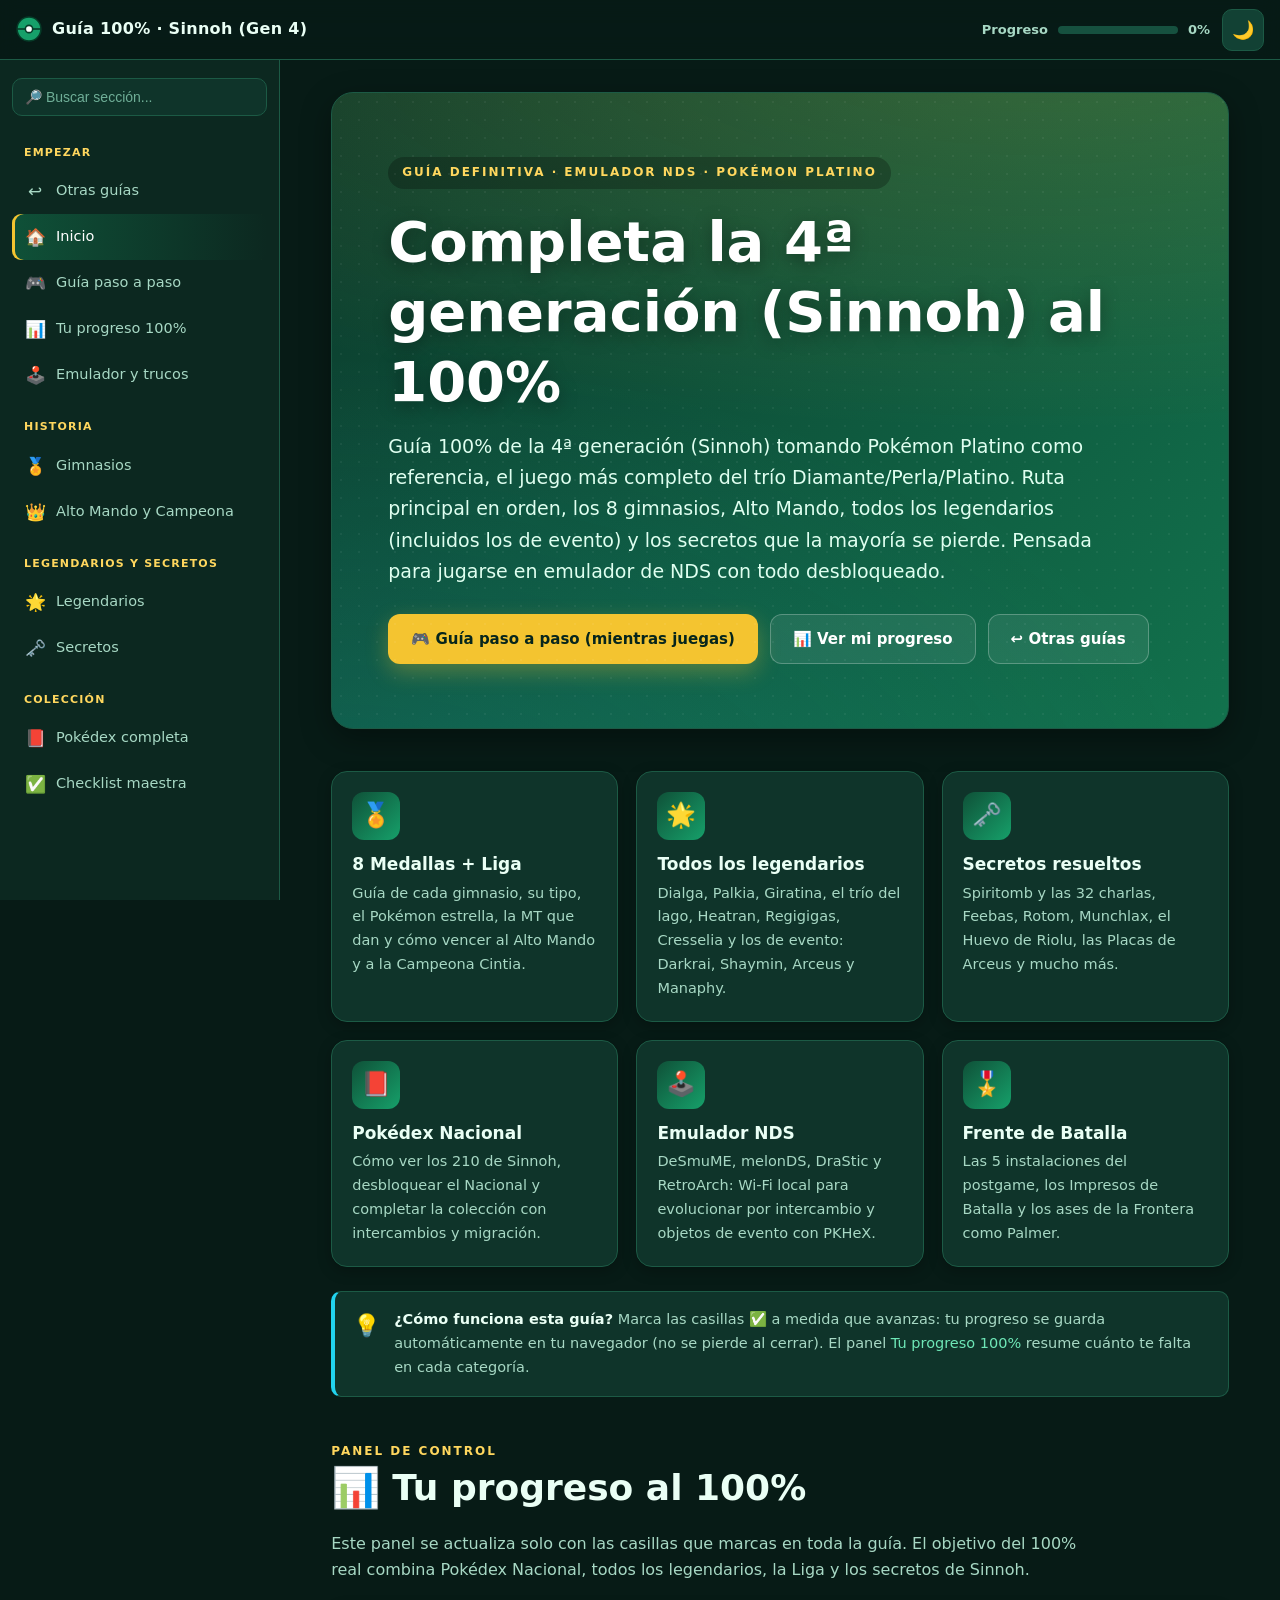
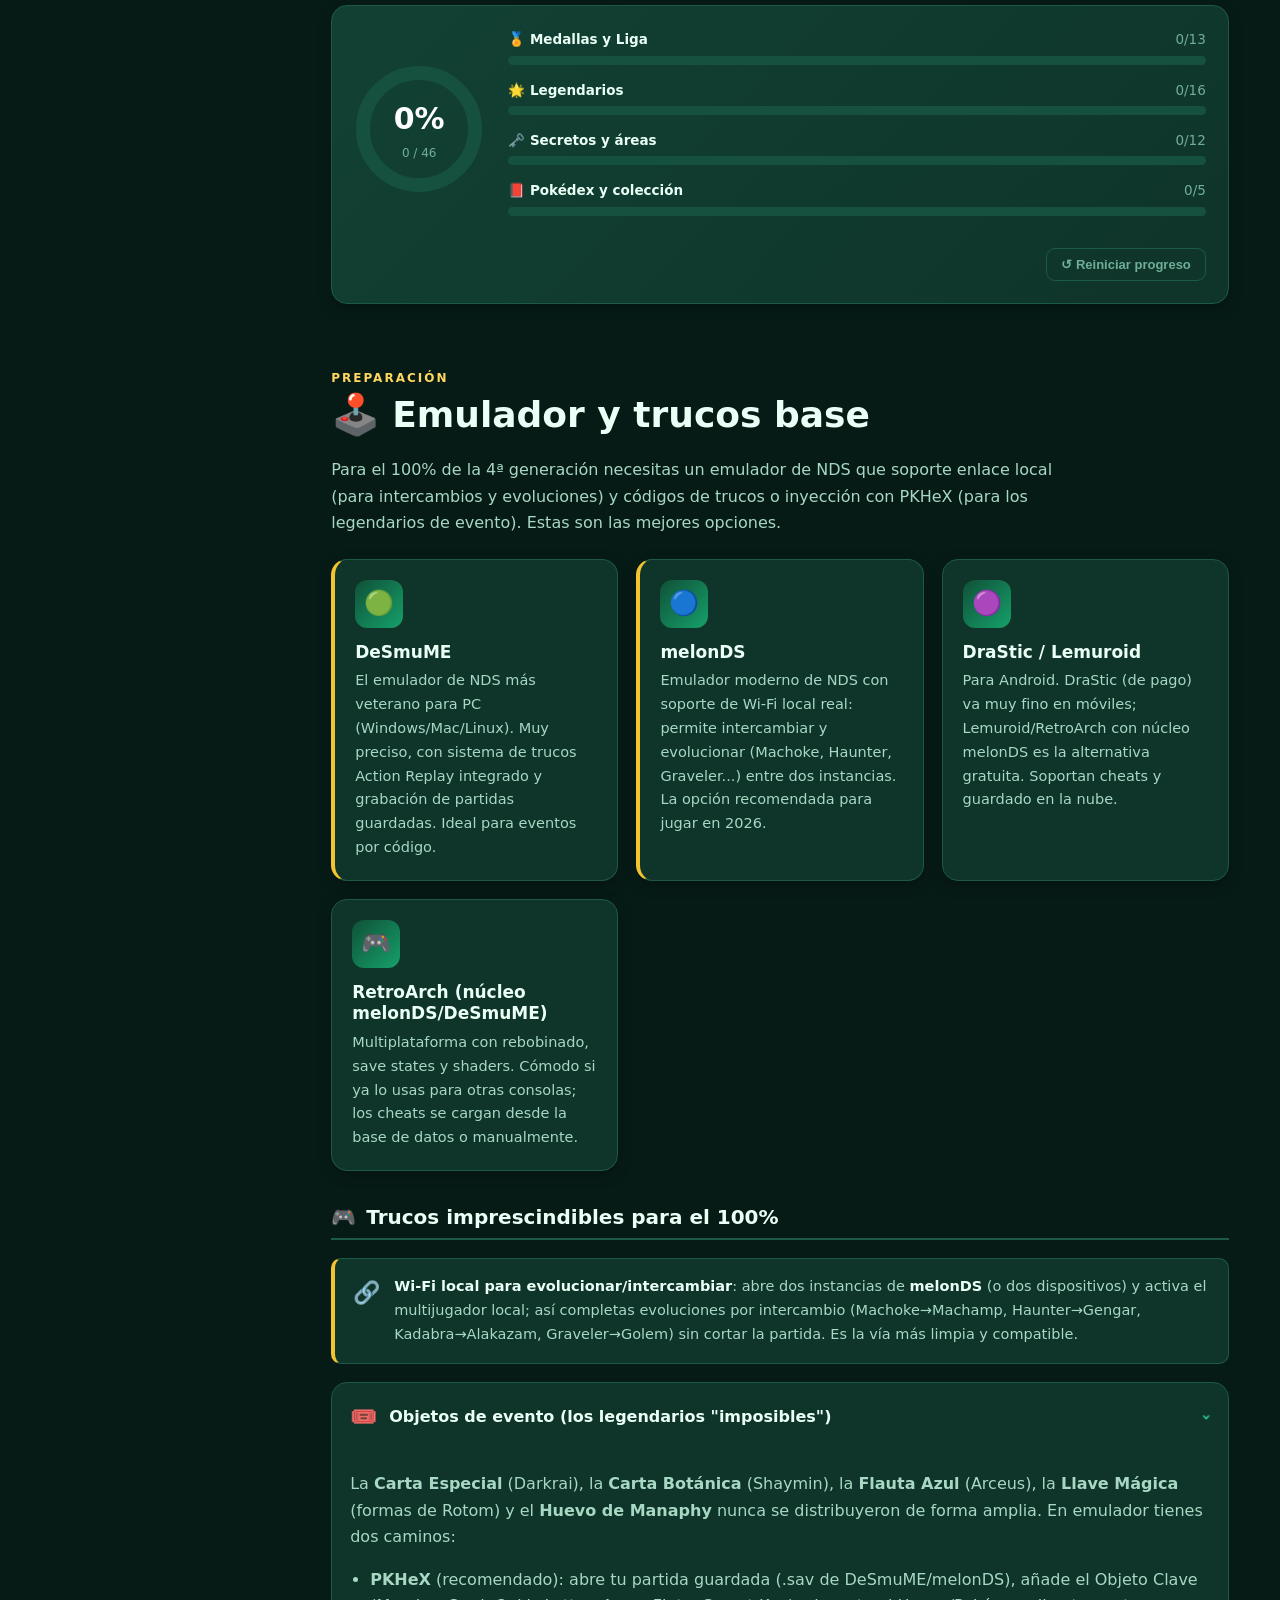
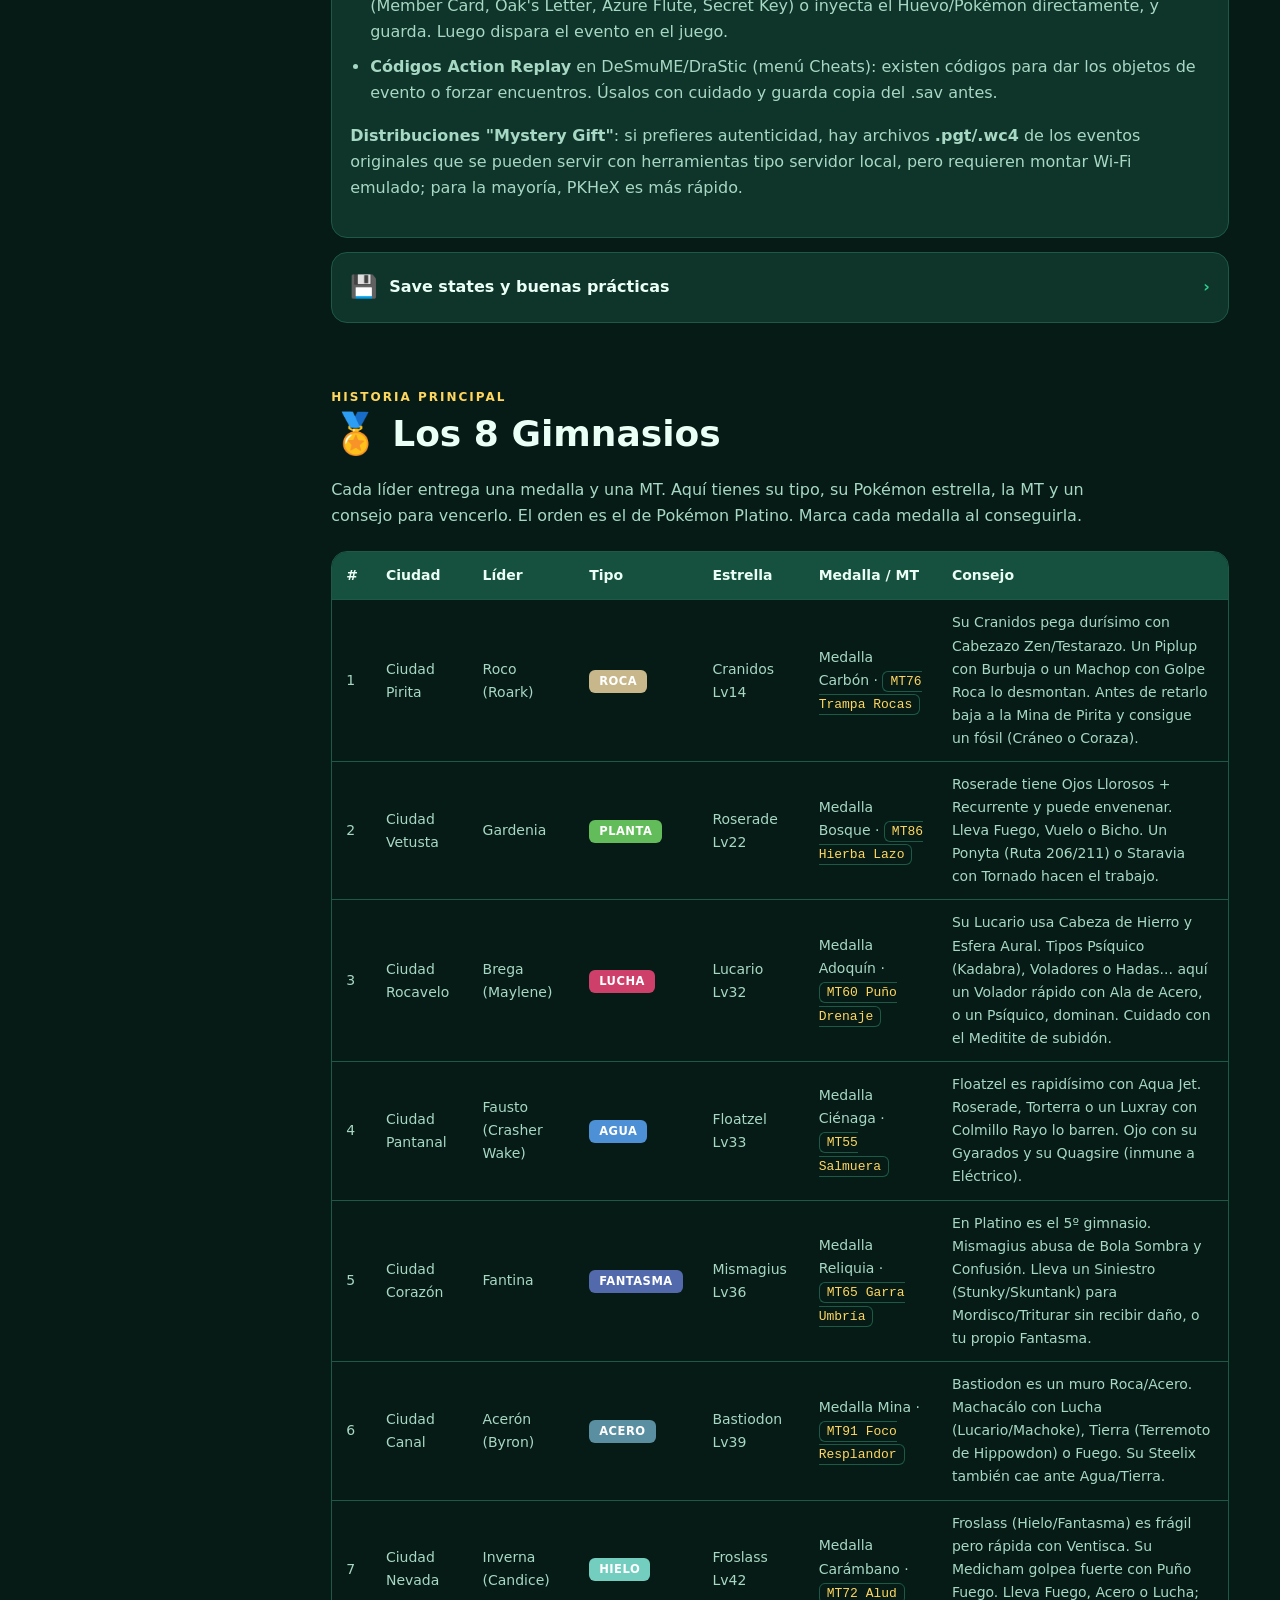
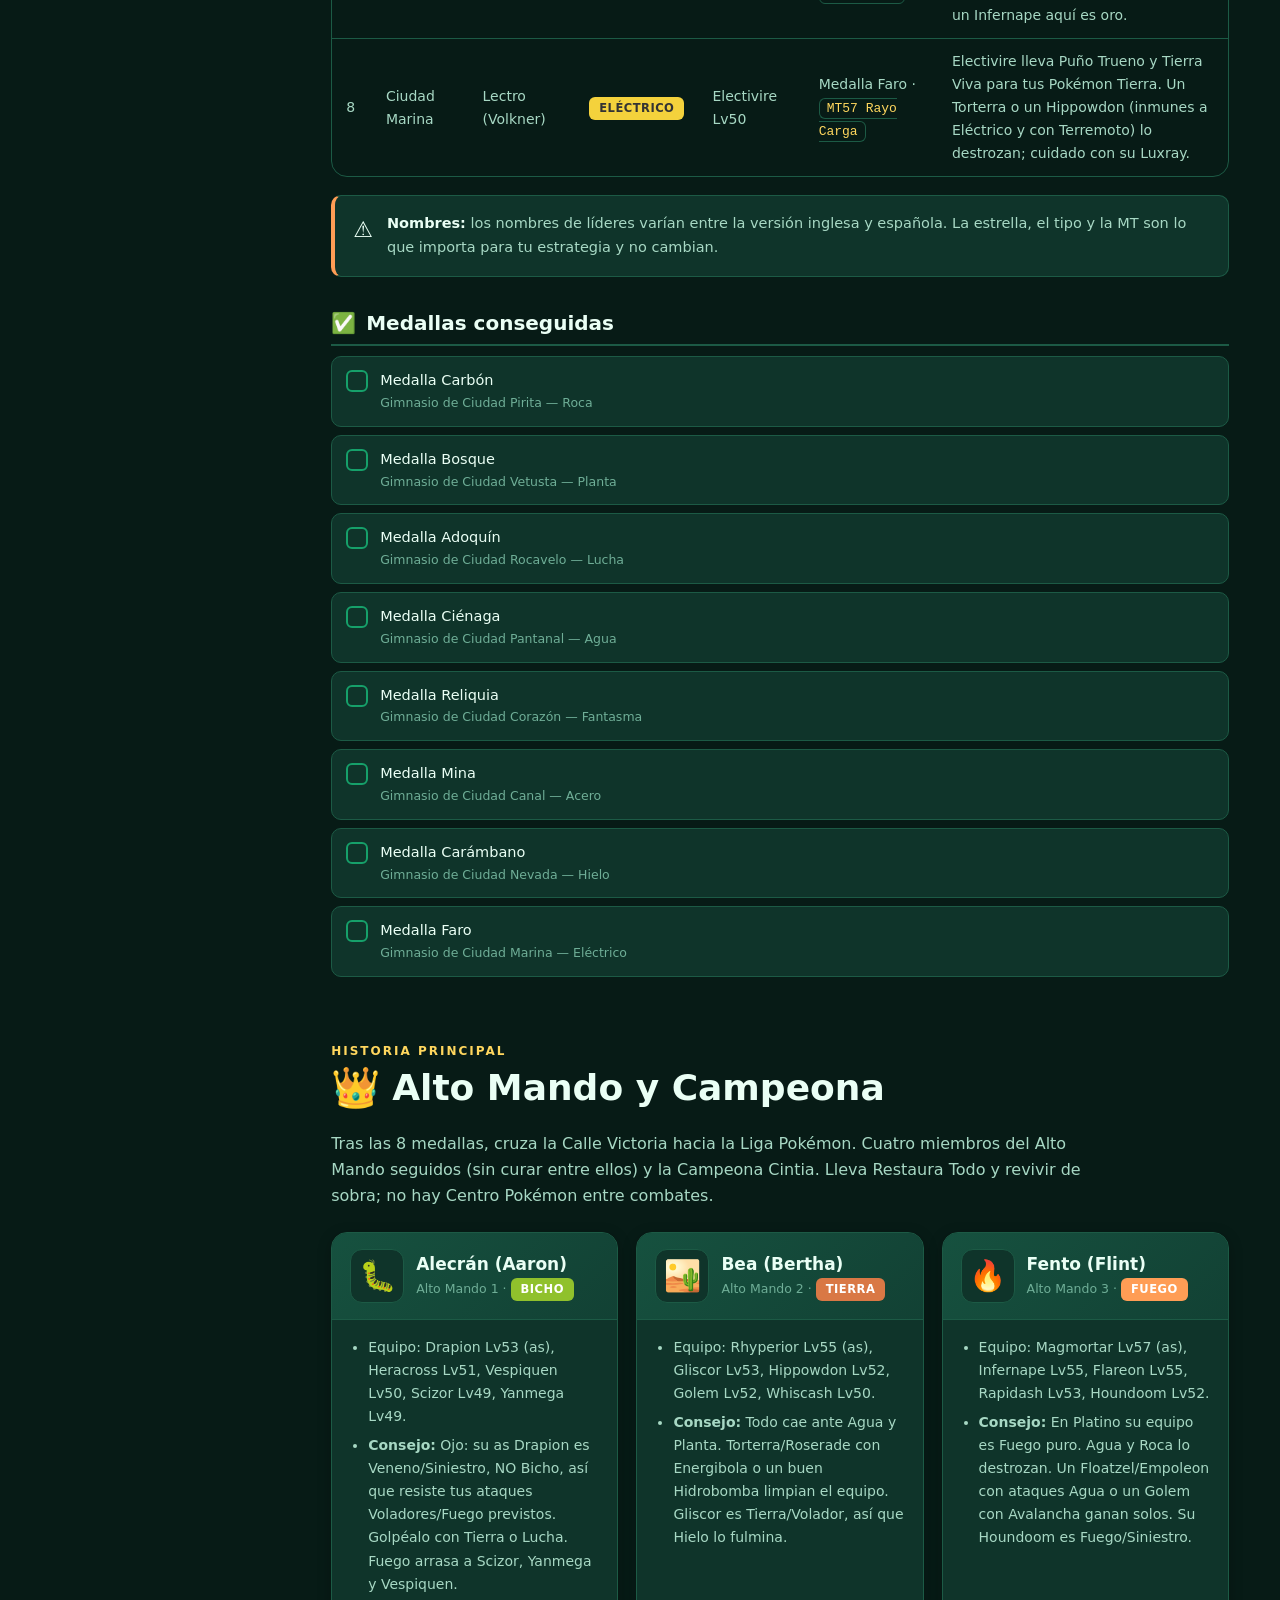
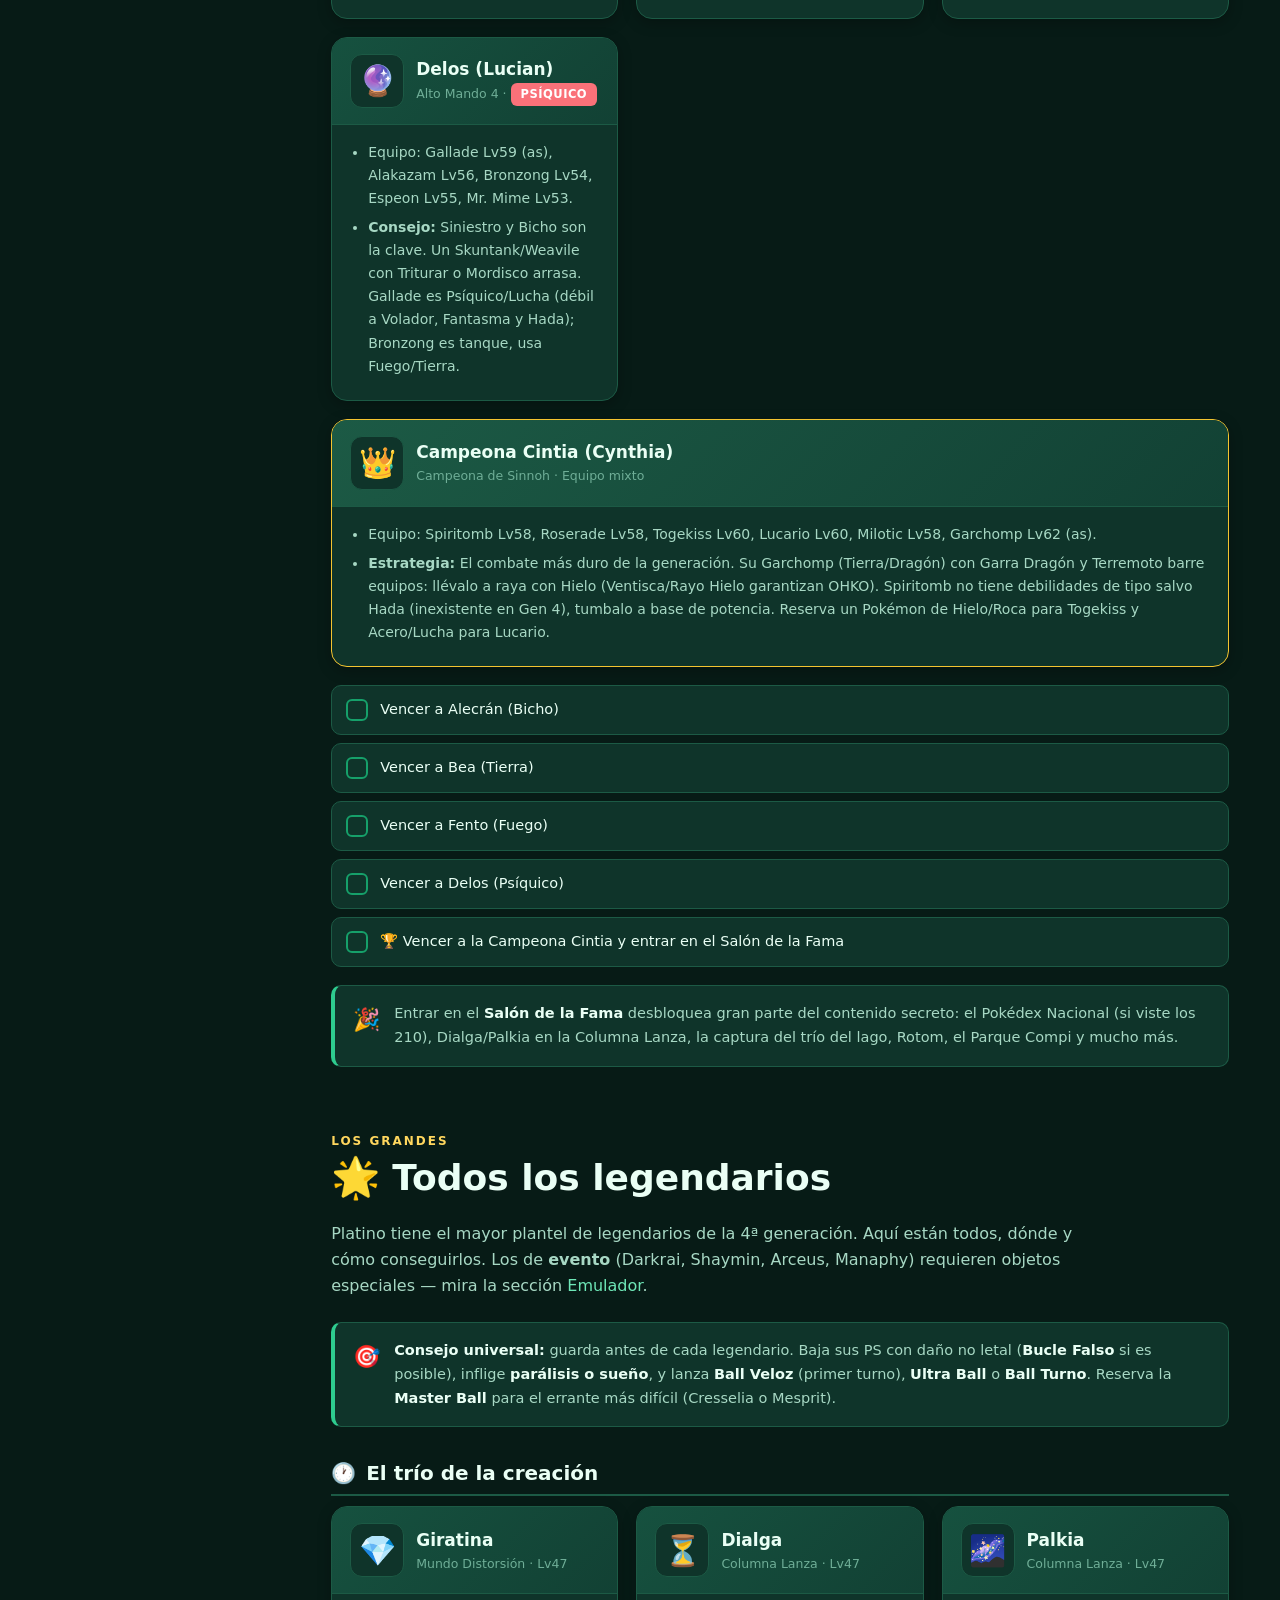
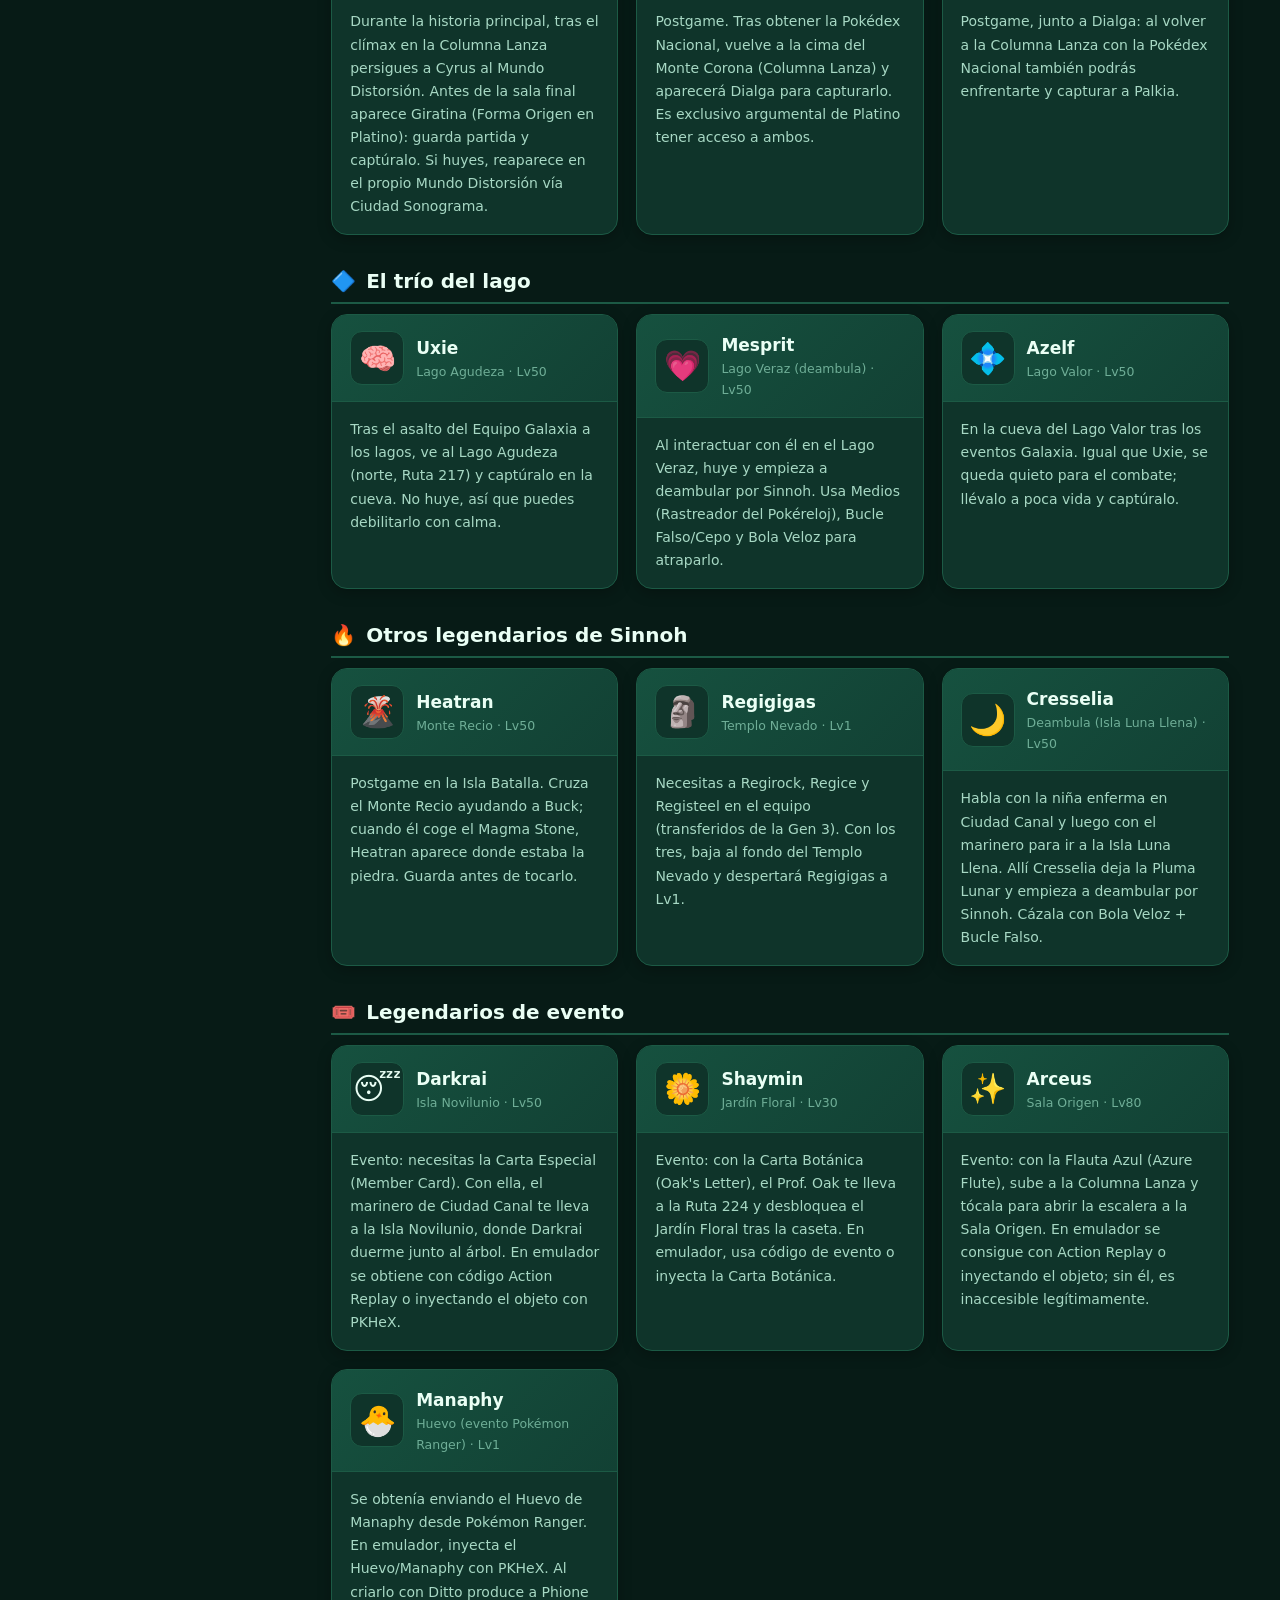
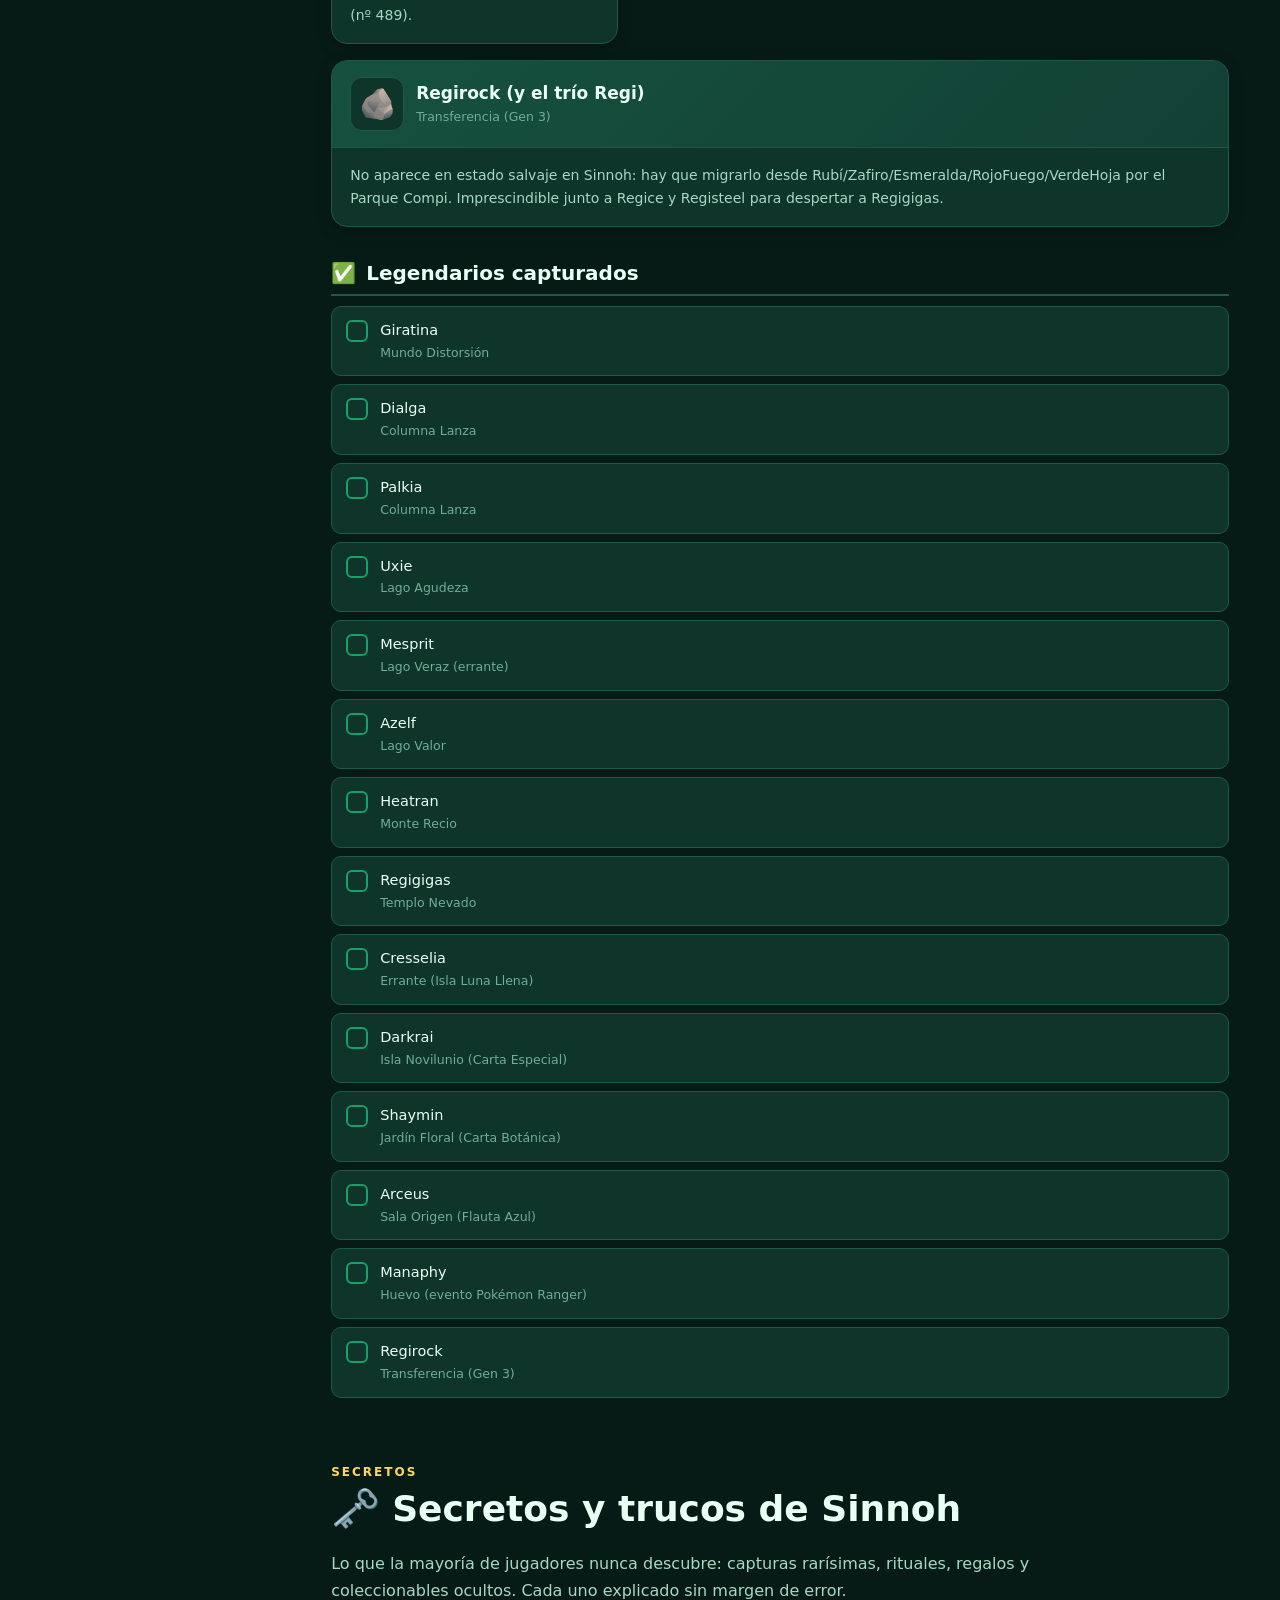
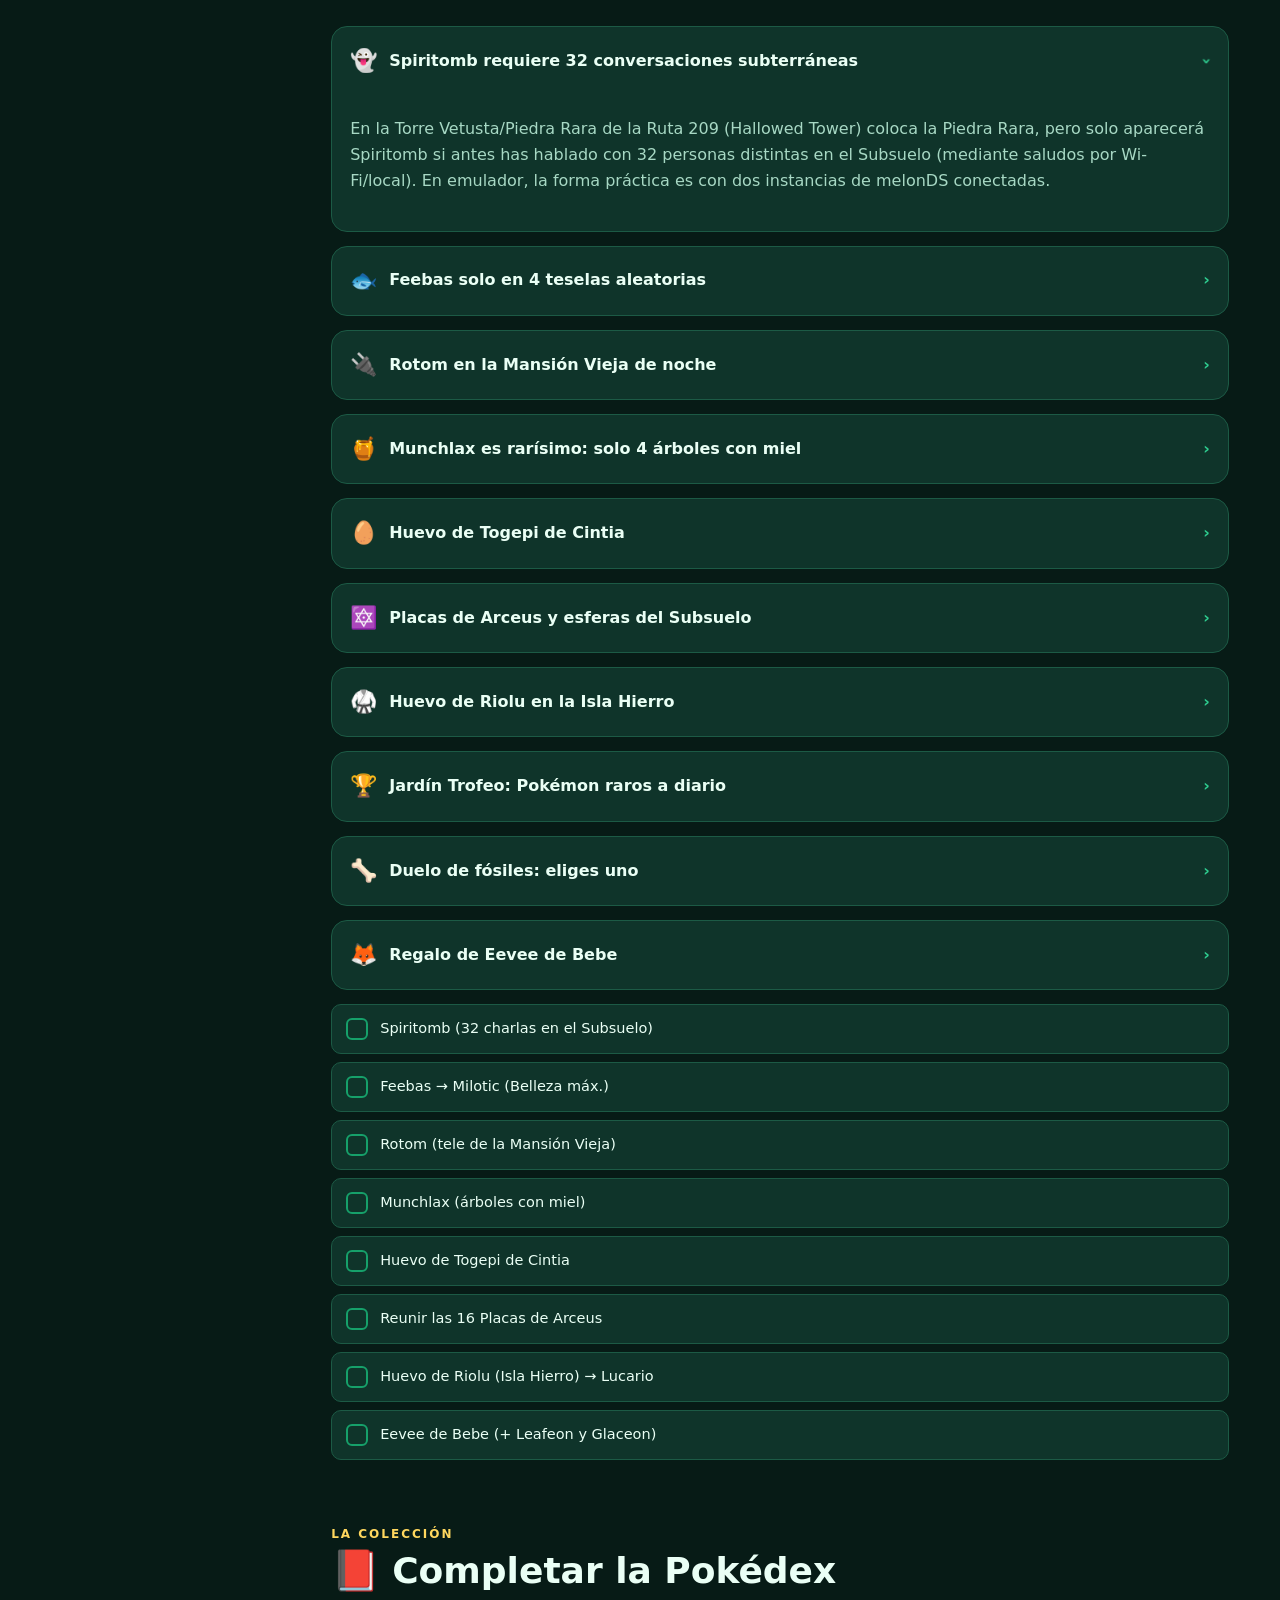
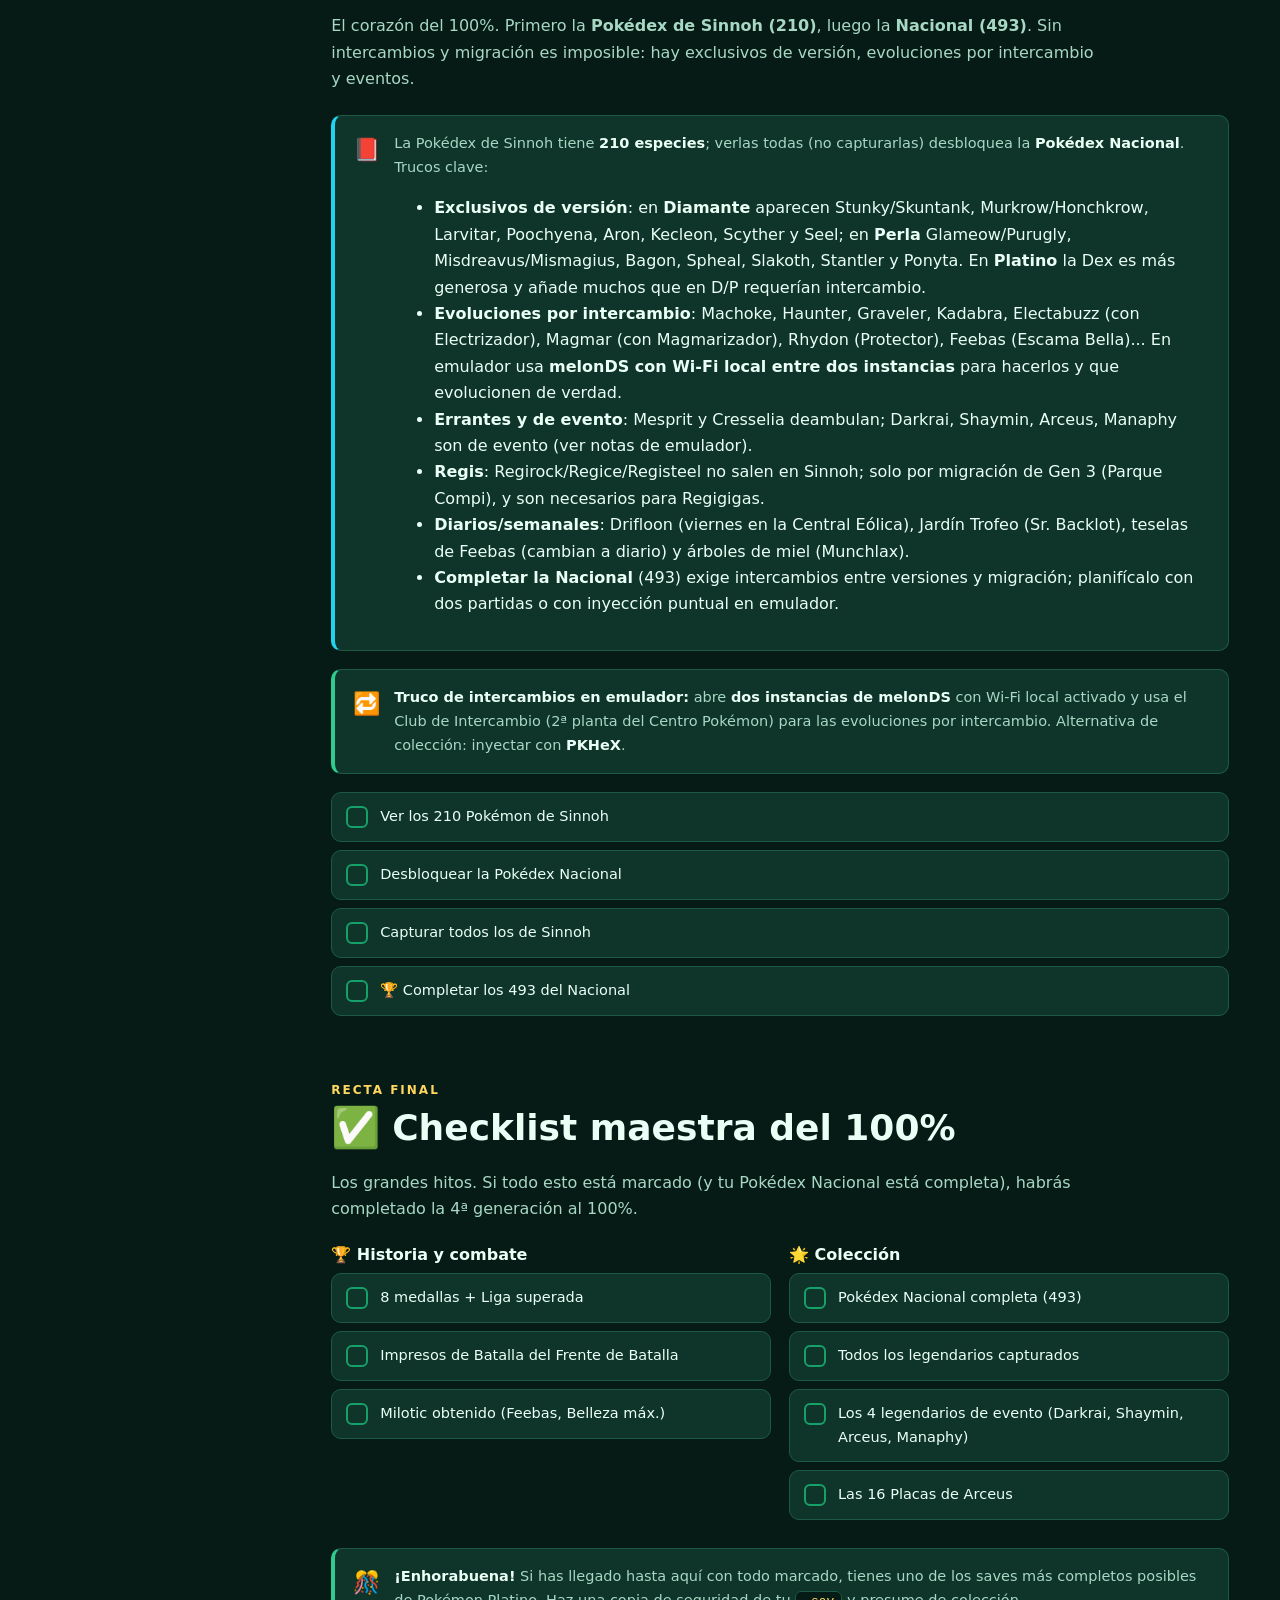
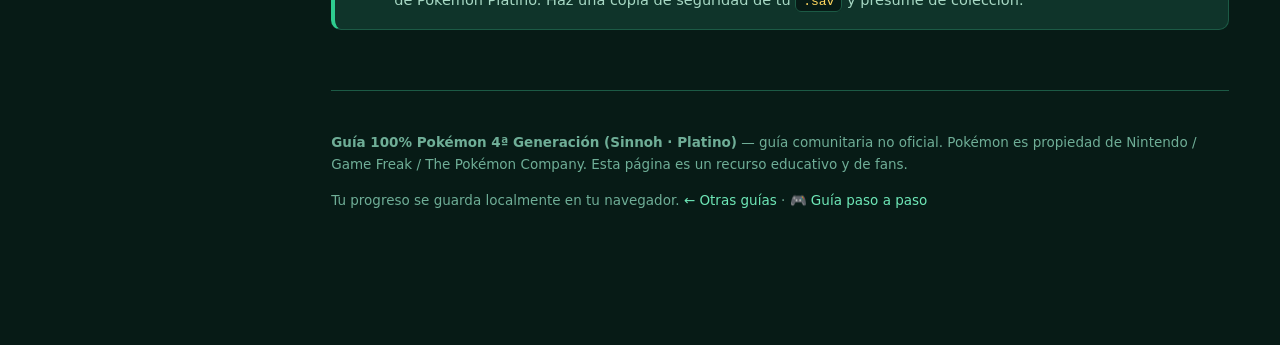
==== gen4/index.html @ c231346d "Añadir guías 100% de las generaciones 4, 5 y 6 Nuevas guías (referencia + compañera paso a paso) en " ====
<!doctype html>
<html lang="es" data-theme="dark">
<head>
  <meta charset="utf-8">
  <meta name="viewport" content="width=device-width, initial-scale=1">
  <title>Guía 100% Pokémon 4ª Gen · Sinnoh (Platino) · Todos los secretos</title>
  <meta name="description" content="Guía completa e interactiva de la 4ª generación (Sinnoh) con Pokémon Platino como referencia: los 8 gimnasios, Alto Mando, todos los legendarios (incluidos los de evento), secretos, Pokédex y trucos de emulador NDS.">
  <link rel="preconnect" href="https://fonts.googleapis.com">
  <link rel="stylesheet" href="../assets/css/style.css">
  <link rel="icon" href="data:image/svg+xml,%3Csvg xmlns='http://www.w3.org/2000/svg' viewBox='0 0 100 100'%3E%3Ccircle cx='50' cy='50' r='46' fill='%2316a06a' stroke='%23063c28' stroke-width='6'/%3E%3Cpath d='M4 50h92' stroke='%23063c28' stroke-width='6'/%3E%3Ccircle cx='50' cy='50' r='14' fill='%23fff' stroke='%23063c28' stroke-width='6'/%3E%3C/svg%3E">
</head>
<body>

<!-- ===================== TOPBAR ===================== -->
<header class="topbar">
  <button class="hamburger" id="hamburger" aria-label="Abrir menú">☰</button>
  <div class="topbar__brand">
    <svg class="ball" viewBox="0 0 100 100" aria-hidden="true"><circle cx="50" cy="50" r="46" fill="#16a06a" stroke="#063c28" stroke-width="6"/><path d="M4 50h92" stroke="#063c28" stroke-width="6"/><circle cx="50" cy="50" r="14" fill="#fff" stroke="#063c28" stroke-width="6"/></svg>
    <span class="txt">Guía 100% · Sinnoh (Gen 4)</span>
  </div>
  <div class="topbar__spacer"></div>
  <div class="mini-progress" title="Tu progreso global">
    <span class="lbl">Progreso</span>
    <div class="mini-progress__bar"><div class="mini-progress__fill" id="miniFill"></div></div>
    <span id="miniPct">0%</span>
  </div>
  <button class="icon-btn" id="themeBtn" aria-label="Cambiar tema" title="Tema claro/oscuro">🌙</button>
</header>

<div class="overlay" id="overlay"></div>

<div class="layout">
  <!-- ===================== SIDEBAR ===================== -->
  <aside class="sidebar" id="sidebar">
    <input type="search" class="sidebar__search" id="navSearch" placeholder="🔎 Buscar sección...">
    <nav id="nav">
      <div class="nav-group">
        <div class="nav-group__title">Empezar</div>
        <a class="nav-link" href="../index.html"><span class="emo">↩️</span> Otras guías</a>
        <a class="nav-link" href="#inicio"><span class="emo">🏠</span> Inicio</a>
        <a class="nav-link" href="jugando.html"><span class="emo">🎮</span> Guía paso a paso</a>
        <a class="nav-link" href="#progreso"><span class="emo">📊</span> Tu progreso 100%</a>
        <a class="nav-link" href="#emulador"><span class="emo">🕹️</span> Emulador y trucos</a>
      </div>
      <div class="nav-group">
        <div class="nav-group__title">Historia</div>
        <a class="nav-link" href="#gimnasios"><span class="emo">🏅</span> Gimnasios</a>
        <a class="nav-link" href="#liga"><span class="emo">👑</span> Alto Mando y Campeona</a>
      </div>
      <div class="nav-group">
        <div class="nav-group__title">Legendarios y secretos</div>
        <a class="nav-link" href="#legendarios"><span class="emo">🌟</span> Legendarios</a>
        <a class="nav-link" href="#secretos"><span class="emo">🗝️</span> Secretos</a>
      </div>
      <div class="nav-group">
        <div class="nav-group__title">Colección</div>
        <a class="nav-link" href="#pokedex"><span class="emo">📕</span> Pokédex completa</a>
        <a class="nav-link" href="#checklist"><span class="emo">✅</span> Checklist maestra</a>
      </div>
    </nav>
  </aside>

  <!-- ===================== CONTENIDO ===================== -->
  <main class="content">

    <!-- ============ HERO / INICIO ============ -->
    <section id="inicio" class="section" style="margin-bottom:40px">
      <div class="hero">
        <span class="hero__eyebrow">Guía definitiva · Emulador NDS · Pokémon Platino</span>
        <h1>Completa la 4ª generación (Sinnoh) al 100%</h1>
        <p>Guía 100% de la 4ª generación (Sinnoh) tomando Pokémon Platino como referencia, el juego más completo del trío Diamante/Perla/Platino. Ruta principal en orden, los 8 gimnasios, Alto Mando, todos los legendarios (incluidos los de evento) y los secretos que la mayoría se pierde. Pensada para jugarse en emulador de NDS con todo desbloqueado.</p>
        <div class="hero__cta">
          <a href="jugando.html" class="btn btn--gold">🎮 Guía paso a paso (mientras juegas)</a>
          <a href="#progreso" class="btn btn--ghost">📊 Ver mi progreso</a>
          <a href="../index.html" class="btn btn--ghost">↩️ Otras guías</a>
        </div>
      </div>

      <div class="grid grid--3">
        <div class="card"><div class="card__icon">🏅</div><h4>8 Medallas + Liga</h4><p>Guía de cada gimnasio, su tipo, el Pokémon estrella, la MT que dan y cómo vencer al Alto Mando y a la Campeona Cintia.</p></div>
        <div class="card"><div class="card__icon">🌟</div><h4>Todos los legendarios</h4><p>Dialga, Palkia, Giratina, el trío del lago, Heatran, Regigigas, Cresselia y los de evento: Darkrai, Shaymin, Arceus y Manaphy.</p></div>
        <div class="card"><div class="card__icon">🗝️</div><h4>Secretos resueltos</h4><p>Spiritomb y las 32 charlas, Feebas, Rotom, Munchlax, el Huevo de Riolu, las Placas de Arceus y mucho más.</p></div>
        <div class="card"><div class="card__icon">📕</div><h4>Pokédex Nacional</h4><p>Cómo ver los 210 de Sinnoh, desbloquear el Nacional y completar la colección con intercambios y migración.</p></div>
        <div class="card"><div class="card__icon">🕹️</div><h4>Emulador NDS</h4><p>DeSmuME, melonDS, DraStic y RetroArch: Wi-Fi local para evolucionar por intercambio y objetos de evento con PKHeX.</p></div>
        <div class="card"><div class="card__icon">🎖️</div><h4>Frente de Batalla</h4><p>Las 5 instalaciones del postgame, los Impresos de Batalla y los ases de la Frontera como Palmer.</p></div>
      </div>

      <div class="callout callout--info" style="margin-top:24px">
        <span class="emo">💡</span>
        <p><b>¿Cómo funciona esta guía?</b> Marca las casillas ✅ a medida que avanzas: tu progreso se guarda automáticamente en tu navegador (no se pierde al cerrar). El panel <a href="#progreso">Tu progreso 100%</a> resume cuánto te falta en cada categoría.</p>
      </div>
    </section>

    <!-- ============ PROGRESO ============ -->
    <section id="progreso" class="section">
      <div class="section__head">
        <span class="section__kicker">Panel de control</span>
        <h2><span class="emo">📊</span> Tu progreso al 100%</h2>
        <p class="section__intro">Este panel se actualiza solo con las casillas que marcas en toda la guía. El objetivo del 100% real combina Pokédex Nacional, todos los legendarios, la Liga y los secretos de Sinnoh.</p>
      </div>

      <div class="progress-card">
        <div class="progress-ring-wrap">
          <div class="ring" id="ring">
            <svg width="130" height="130" viewBox="0 0 130 130">
              <defs>
                <linearGradient id="ringGrad" x1="0" y1="0" x2="1" y2="1">
                  <stop offset="0%" stop-color="#16a06a"/>
                  <stop offset="100%" stop-color="#f4c430"/>
                </linearGradient>
              </defs>
              <circle class="ring__track" cx="65" cy="65" r="56" fill="none" stroke-width="14"/>
              <circle class="ring__bar" id="ringBar" cx="65" cy="65" r="56" fill="none" stroke-width="14"
                      stroke-dasharray="351.86" stroke-dashoffset="351.86"/>
            </svg>
            <div class="ring__label">
              <span class="ring__pct" id="ringPct">0%</span>
              <span class="ring__sub" id="ringCount">0 / 0</span>
            </div>
          </div>
          <div style="flex:1; min-width:240px">
            <div class="stat-bar" data-cat="medallas"><div class="stat-bar__top"><b>🏅 Medallas y Liga</b><span data-cat-count>0/0</span></div><div class="stat-bar__track"><div class="stat-bar__fill" data-cat-fill></div></div></div>
            <div class="stat-bar" data-cat="legendarios"><div class="stat-bar__top"><b>🌟 Legendarios</b><span data-cat-count>0/0</span></div><div class="stat-bar__track"><div class="stat-bar__fill" data-cat-fill></div></div></div>
            <div class="stat-bar" data-cat="secretos"><div class="stat-bar__top"><b>🗝️ Secretos y áreas</b><span data-cat-count>0/0</span></div><div class="stat-bar__track"><div class="stat-bar__fill" data-cat-fill></div></div></div>
            <div class="stat-bar" data-cat="pokedex"><div class="stat-bar__top"><b>📕 Pokédex y colección</b><span data-cat-count>0/0</span></div><div class="stat-bar__track"><div class="stat-bar__fill" data-cat-fill></div></div></div>
          </div>
        </div>
        <div style="margin-top:18px; display:flex; justify-content:flex-end">
          <button class="reset-btn" id="resetProgress">↺ Reiniciar progreso</button>
        </div>
      </div>
    </section>

    <!-- ============ EMULADOR ============ -->
    <section id="emulador" class="section">
      <div class="section__head">
        <span class="section__kicker">Preparación</span>
        <h2><span class="emo">🕹️</span> Emulador y trucos base</h2>
        <p class="section__intro">Para el 100% de la 4ª generación necesitas un emulador de NDS que soporte enlace local (para intercambios y evoluciones) y códigos de trucos o inyección con PKHeX (para los legendarios de evento). Estas son las mejores opciones.</p>
      </div>

      <div class="grid grid--3">
        <div class="card card--accent"><div class="card__icon">🟢</div><h4>DeSmuME</h4><p>El emulador de NDS más veterano para PC (Windows/Mac/Linux). Muy preciso, con sistema de trucos Action Replay integrado y grabación de partidas guardadas. Ideal para eventos por código.</p></div>
        <div class="card card--accent"><div class="card__icon">🔵</div><h4>melonDS</h4><p>Emulador moderno de NDS con soporte de Wi-Fi local real: permite intercambiar y evolucionar (Machoke, Haunter, Graveler...) entre dos instancias. La opción recomendada para jugar en 2026.</p></div>
        <div class="card"><div class="card__icon">🟣</div><h4>DraStic / Lemuroid</h4><p>Para Android. DraStic (de pago) va muy fino en móviles; Lemuroid/RetroArch con núcleo melonDS es la alternativa gratuita. Soportan cheats y guardado en la nube.</p></div>
        <div class="card"><div class="card__icon">🎮</div><h4>RetroArch (núcleo melonDS/DeSmuME)</h4><p>Multiplataforma con rebobinado, save states y shaders. Cómodo si ya lo usas para otras consolas; los cheats se cargan desde la base de datos o manualmente.</p></div>
      </div>

      <h3><span class="emo">🎮</span> Trucos imprescindibles para el 100%</h3>
      <div class="callout callout--emu">
        <span class="emo">🔗</span>
        <p><b>Wi-Fi local para evolucionar/intercambiar</b>: abre dos instancias de <b>melonDS</b> (o dos dispositivos) y activa el multijugador local; así completas evoluciones por intercambio (Machoke→Machamp, Haunter→Gengar, Kadabra→Alakazam, Graveler→Golem) sin cortar la partida. Es la vía más limpia y compatible.</p>
      </div>

      <div class="accordion open">
        <div class="accordion__head"><span class="emo">🎟️</span> Objetos de evento (los legendarios "imposibles") <span class="chev">›</span></div>
        <div class="accordion__body"><div class="accordion__inner">
          <p>La <b>Carta Especial</b> (Darkrai), la <b>Carta Botánica</b> (Shaymin), la <b>Flauta Azul</b> (Arceus), la <b>Llave Mágica</b> (formas de Rotom) y el <b>Huevo de Manaphy</b> nunca se distribuyeron de forma amplia. En emulador tienes dos caminos:</p>
          <ul>
            <li><b>PKHeX</b> (recomendado): abre tu partida guardada (.sav de DeSmuME/melonDS), añade el Objeto Clave (Member Card, Oak's Letter, Azure Flute, Secret Key) o inyecta el Huevo/Pokémon directamente, y guarda. Luego dispara el evento en el juego.</li>
            <li><b>Códigos Action Replay</b> en DeSmuME/DraStic (menú Cheats): existen códigos para dar los objetos de evento o forzar encuentros. Úsalos con cuidado y guarda copia del .sav antes.</li>
          </ul>
          <p><b>Distribuciones "Mystery Gift"</b>: si prefieres autenticidad, hay archivos <b>.pgt/.wc4</b> de los eventos originales que se pueden servir con herramientas tipo servidor local, pero requieren montar Wi-Fi emulado; para la mayoría, PKHeX es más rápido.</p>
        </div></div>
      </div>

      <div class="accordion">
        <div class="accordion__head"><span class="emo">💾</span> Save states y buenas prácticas <span class="chev">›</span></div>
        <div class="accordion__body"><div class="accordion__inner">
          <p><b>Buenas prácticas</b>: usa <b>save states</b> antes de cada legendario (así reintentas capturas sin repetir el combate), pero guarda también en la <b>partida interna</b> del juego para que los cambios de Pokédex/objetos persistan. Sube la velocidad de emulación para eclosionar huevos (Togepi, Happiny, Riolu, Manaphy) y para las esperas de los árboles de miel.</p>
        </div></div>
      </div>
    </section>

    <!-- ============ GIMNASIOS ============ -->
    <section id="gimnasios" class="section">
      <div class="section__head">
        <span class="section__kicker">Historia principal</span>
        <h2><span class="emo">🏅</span> Los 8 Gimnasios</h2>
        <p class="section__intro">Cada líder entrega una medalla y una MT. Aquí tienes su tipo, su Pokémon estrella, la MT y un consejo para vencerlo. El orden es el de Pokémon Platino. Marca cada medalla al conseguirla.</p>
      </div>

      <div class="table-wrap">
        <table>
          <thead><tr><th>#</th><th>Ciudad</th><th>Líder</th><th>Tipo</th><th>Estrella</th><th>Medalla / MT</th><th>Consejo</th></tr></thead>
          <tbody>
            <tr><td>1</td><td>Ciudad Pirita</td><td>Roco (Roark)</td><td><span class="type t-roca">Roca</span></td><td>Cranidos Lv14</td><td>Medalla Carbón · <span class="code">MT76 Trampa Rocas</span></td><td>Su Cranidos pega durísimo con Cabezazo Zen/Testarazo. Un Piplup con Burbuja o un Machop con Golpe Roca lo desmontan. Antes de retarlo baja a la Mina de Pirita y consigue un fósil (Cráneo o Coraza).</td></tr>
            <tr><td>2</td><td>Ciudad Vetusta</td><td>Gardenia</td><td><span class="type t-planta">Planta</span></td><td>Roserade Lv22</td><td>Medalla Bosque · <span class="code">MT86 Hierba Lazo</span></td><td>Roserade tiene Ojos Llorosos + Recurrente y puede envenenar. Lleva Fuego, Vuelo o Bicho. Un Ponyta (Ruta 206/211) o Staravia con Tornado hacen el trabajo.</td></tr>
            <tr><td>3</td><td>Ciudad Rocavelo</td><td>Brega (Maylene)</td><td><span class="type t-lucha">Lucha</span></td><td>Lucario Lv32</td><td>Medalla Adoquín · <span class="code">MT60 Puño Drenaje</span></td><td>Su Lucario usa Cabeza de Hierro y Esfera Aural. Tipos Psíquico (Kadabra), Voladores o Hadas... aquí un Volador rápido con Ala de Acero, o un Psíquico, dominan. Cuidado con el Meditite de subidón.</td></tr>
            <tr><td>4</td><td>Ciudad Pantanal</td><td>Fausto (Crasher Wake)</td><td><span class="type t-agua">Agua</span></td><td>Floatzel Lv33</td><td>Medalla Ciénaga · <span class="code">MT55 Salmuera</span></td><td>Floatzel es rapidísimo con Aqua Jet. Roserade, Torterra o un Luxray con Colmillo Rayo lo barren. Ojo con su Gyarados y su Quagsire (inmune a Eléctrico).</td></tr>
            <tr><td>5</td><td>Ciudad Corazón</td><td>Fantina</td><td><span class="type t-fantasma">Fantasma</span></td><td>Mismagius Lv36</td><td>Medalla Reliquia · <span class="code">MT65 Garra Umbría</span></td><td>En Platino es el 5º gimnasio. Mismagius abusa de Bola Sombra y Confusión. Lleva un Siniestro (Stunky/Skuntank) para Mordisco/Triturar sin recibir daño, o tu propio Fantasma.</td></tr>
            <tr><td>6</td><td>Ciudad Canal</td><td>Acerón (Byron)</td><td><span class="type t-acero">Acero</span></td><td>Bastiodon Lv39</td><td>Medalla Mina · <span class="code">MT91 Foco Resplandor</span></td><td>Bastiodon es un muro Roca/Acero. Machacálo con Lucha (Lucario/Machoke), Tierra (Terremoto de Hippowdon) o Fuego. Su Steelix también cae ante Agua/Tierra.</td></tr>
            <tr><td>7</td><td>Ciudad Nevada</td><td>Inverna (Candice)</td><td><span class="type t-hielo">Hielo</span></td><td>Froslass Lv42</td><td>Medalla Carámbano · <span class="code">MT72 Alud</span></td><td>Froslass (Hielo/Fantasma) es frágil pero rápida con Ventisca. Su Medicham golpea fuerte con Puño Fuego. Lleva Fuego, Acero o Lucha; un Infernape aquí es oro.</td></tr>
            <tr><td>8</td><td>Ciudad Marina</td><td>Lectro (Volkner)</td><td><span class="type t-electrico">Eléctrico</span></td><td>Electivire Lv50</td><td>Medalla Faro · <span class="code">MT57 Rayo Carga</span></td><td>Electivire lleva Puño Trueno y Tierra Viva para tus Pokémon Tierra. Un Torterra o un Hippowdon (inmunes a Eléctrico y con Terremoto) lo destrozan; cuidado con su Luxray.</td></tr>
          </tbody>
        </table>
      </div>

      <div class="callout callout--warn"><span class="emo">⚠️</span><p><b>Nombres:</b> los nombres de líderes varían entre la versión inglesa y española. La estrella, el tipo y la MT son lo que importa para tu estrategia y no cambian.</p></div>

      <h3><span class="emo">✅</span> Medallas conseguidas</h3>
      <ul class="checklist">
        <li><label class="check-item" data-key="g4-gym1" data-cat="medallas"><input type="checkbox"><span class="box">✓</span><span class="label">Medalla Carbón <small>Gimnasio de Ciudad Pirita — Roca</small></span></label></li>
        <li><label class="check-item" data-key="g4-gym2" data-cat="medallas"><input type="checkbox"><span class="box">✓</span><span class="label">Medalla Bosque <small>Gimnasio de Ciudad Vetusta — Planta</small></span></label></li>
        <li><label class="check-item" data-key="g4-gym3" data-cat="medallas"><input type="checkbox"><span class="box">✓</span><span class="label">Medalla Adoquín <small>Gimnasio de Ciudad Rocavelo — Lucha</small></span></label></li>
        <li><label class="check-item" data-key="g4-gym4" data-cat="medallas"><input type="checkbox"><span class="box">✓</span><span class="label">Medalla Ciénaga <small>Gimnasio de Ciudad Pantanal — Agua</small></span></label></li>
        <li><label class="check-item" data-key="g4-gym5" data-cat="medallas"><input type="checkbox"><span class="box">✓</span><span class="label">Medalla Reliquia <small>Gimnasio de Ciudad Corazón — Fantasma</small></span></label></li>
        <li><label class="check-item" data-key="g4-gym6" data-cat="medallas"><input type="checkbox"><span class="box">✓</span><span class="label">Medalla Mina <small>Gimnasio de Ciudad Canal — Acero</small></span></label></li>
        <li><label class="check-item" data-key="g4-gym7" data-cat="medallas"><input type="checkbox"><span class="box">✓</span><span class="label">Medalla Carámbano <small>Gimnasio de Ciudad Nevada — Hielo</small></span></label></li>
        <li><label class="check-item" data-key="g4-gym8" data-cat="medallas"><input type="checkbox"><span class="box">✓</span><span class="label">Medalla Faro <small>Gimnasio de Ciudad Marina — Eléctrico</small></span></label></li>
      </ul>
    </section>

    <!-- ============ LIGA ============ -->
    <section id="liga" class="section">
      <div class="section__head">
        <span class="section__kicker">Historia principal</span>
        <h2><span class="emo">👑</span> Alto Mando y Campeona</h2>
        <p class="section__intro">Tras las 8 medallas, cruza la Calle Victoria hacia la Liga Pokémon. Cuatro miembros del Alto Mando seguidos (sin curar entre ellos) y la Campeona Cintia. Lleva Restaura Todo y revivir de sobra; no hay Centro Pokémon entre combates.</p>
      </div>

      <div class="grid grid--2">
        <div class="mon-card">
          <div class="mon-card__head"><div class="mon-card__sprite">🐛</div><div><div class="mon-card__name">Alecrán (Aaron)</div><div class="mon-card__loc">Alto Mando 1 · <span class="type t-bicho">Bicho</span></div></div></div>
          <div class="mon-card__body"><ul><li>Equipo: Drapion Lv53 (as), Heracross Lv51, Vespiquen Lv50, Scizor Lv49, Yanmega Lv49.</li><li><b>Consejo:</b> Ojo: su as Drapion es Veneno/Siniestro, NO Bicho, así que resiste tus ataques Voladores/Fuego previstos. Golpéalo con Tierra o Lucha. Fuego arrasa a Scizor, Yanmega y Vespiquen.</li></ul></div>
        </div>
        <div class="mon-card">
          <div class="mon-card__head"><div class="mon-card__sprite">🏜️</div><div><div class="mon-card__name">Bea (Bertha)</div><div class="mon-card__loc">Alto Mando 2 · <span class="type t-tierra">Tierra</span></div></div></div>
          <div class="mon-card__body"><ul><li>Equipo: Rhyperior Lv55 (as), Gliscor Lv53, Hippowdon Lv52, Golem Lv52, Whiscash Lv50.</li><li><b>Consejo:</b> Todo cae ante Agua y Planta. Torterra/Roserade con Energibola o un buen Hidrobomba limpian el equipo. Gliscor es Tierra/Volador, así que Hielo lo fulmina.</li></ul></div>
        </div>
        <div class="mon-card">
          <div class="mon-card__head"><div class="mon-card__sprite">🔥</div><div><div class="mon-card__name">Fento (Flint)</div><div class="mon-card__loc">Alto Mando 3 · <span class="type t-fuego">Fuego</span></div></div></div>
          <div class="mon-card__body"><ul><li>Equipo: Magmortar Lv57 (as), Infernape Lv55, Flareon Lv55, Rapidash Lv53, Houndoom Lv52.</li><li><b>Consejo:</b> En Platino su equipo es Fuego puro. Agua y Roca lo destrozan. Un Floatzel/Empoleon con ataques Agua o un Golem con Avalancha ganan solos. Su Houndoom es Fuego/Siniestro.</li></ul></div>
        </div>
        <div class="mon-card">
          <div class="mon-card__head"><div class="mon-card__sprite">🔮</div><div><div class="mon-card__name">Delos (Lucian)</div><div class="mon-card__loc">Alto Mando 4 · <span class="type t-psiquico">Psíquico</span></div></div></div>
          <div class="mon-card__body"><ul><li>Equipo: Gallade Lv59 (as), Alakazam Lv56, Bronzong Lv54, Espeon Lv55, Mr. Mime Lv53.</li><li><b>Consejo:</b> Siniestro y Bicho son la clave. Un Skuntank/Weavile con Triturar o Mordisco arrasa. Gallade es Psíquico/Lucha (débil a Volador, Fantasma y Hada); Bronzong es tanque, usa Fuego/Tierra.</li></ul></div>
        </div>
      </div>

      <div class="mon-card" style="margin-top:18px; border-color:var(--gold-500)">
        <div class="mon-card__head" style="background:linear-gradient(135deg,#1c5a45,#124134)"><div class="mon-card__sprite">👑</div><div><div class="mon-card__name">Campeona Cintia (Cynthia)</div><div class="mon-card__loc">Campeona de Sinnoh · Equipo mixto</div></div></div>
        <div class="mon-card__body"><ul>
          <li>Equipo: Spiritomb Lv58, Roserade Lv58, Togekiss Lv60, Lucario Lv60, Milotic Lv58, Garchomp Lv62 (as).</li>
          <li><b>Estrategia:</b> El combate más duro de la generación. Su Garchomp (Tierra/Dragón) con Garra Dragón y Terremoto barre equipos: llévalo a raya con Hielo (Ventisca/Rayo Hielo garantizan OHKO). Spiritomb no tiene debilidades de tipo salvo Hada (inexistente en Gen 4), tumbalo a base de potencia. Reserva un Pokémon de Hielo/Roca para Togekiss y Acero/Lucha para Lucario.</li>
        </ul></div>
      </div>

      <ul class="checklist" style="margin-top:18px">
        <li><label class="check-item" data-key="g4-e4-1" data-cat="medallas"><input type="checkbox"><span class="box">✓</span><span class="label">Vencer a Alecrán (Bicho)</span></label></li>
        <li><label class="check-item" data-key="g4-e4-2" data-cat="medallas"><input type="checkbox"><span class="box">✓</span><span class="label">Vencer a Bea (Tierra)</span></label></li>
        <li><label class="check-item" data-key="g4-e4-3" data-cat="medallas"><input type="checkbox"><span class="box">✓</span><span class="label">Vencer a Fento (Fuego)</span></label></li>
        <li><label class="check-item" data-key="g4-e4-4" data-cat="medallas"><input type="checkbox"><span class="box">✓</span><span class="label">Vencer a Delos (Psíquico)</span></label></li>
        <li><label class="check-item" data-key="g4-champ" data-cat="medallas"><input type="checkbox"><span class="box">✓</span><span class="label">🏆 Vencer a la Campeona Cintia y entrar en el Salón de la Fama</span></label></li>
      </ul>

      <div class="callout callout--tip"><span class="emo">🎉</span><p>Entrar en el <b>Salón de la Fama</b> desbloquea gran parte del contenido secreto: el Pokédex Nacional (si viste los 210), Dialga/Palkia en la Columna Lanza, la captura del trío del lago, Rotom, el Parque Compi y mucho más.</p></div>
    </section>

    <!-- ============ LEGENDARIOS ============ -->
    <section id="legendarios" class="section">
      <div class="section__head">
        <span class="section__kicker">Los grandes</span>
        <h2><span class="emo">🌟</span> Todos los legendarios</h2>
        <p class="section__intro">Platino tiene el mayor plantel de legendarios de la 4ª generación. Aquí están todos, dónde y cómo conseguirlos. Los de <b>evento</b> (Darkrai, Shaymin, Arceus, Manaphy) requieren objetos especiales — mira la sección <a href="#emulador">Emulador</a>.</p>
      </div>

      <div class="callout callout--tip"><span class="emo">🎯</span><p><b>Consejo universal:</b> guarda antes de cada legendario. Baja sus PS con daño no letal (<b>Bucle Falso</b> si es posible), infli­ge <b>parálisis o sueño</b>, y lanza <b>Ball Veloz</b> (primer turno), <b>Ultra Ball</b> o <b>Ball Turno</b>. Reserva la <b>Master Ball</b> para el errante más difícil (Cresselia o Mesprit).</p></div>

      <h3><span class="emo">🕐</span> El trío de la creación</h3>
      <div class="grid grid--3">
        <div class="mon-card"><div class="mon-card__head"><div class="mon-card__sprite">💎</div><div><div class="mon-card__name">Giratina</div><div class="mon-card__loc">Mundo Distorsión · Lv47</div></div></div><div class="mon-card__body">Durante la historia principal, tras el clímax en la Columna Lanza persigues a Cyrus al Mundo Distorsión. Antes de la sala final aparece Giratina (Forma Origen en Platino): guarda partida y captúralo. Si huyes, reaparece en el propio Mundo Distorsión vía Ciudad Sonograma.</div></div>
        <div class="mon-card"><div class="mon-card__head"><div class="mon-card__sprite">⏳</div><div><div class="mon-card__name">Dialga</div><div class="mon-card__loc">Columna Lanza · Lv47</div></div></div><div class="mon-card__body">Postgame. Tras obtener la Pokédex Nacional, vuelve a la cima del Monte Corona (Columna Lanza) y aparecerá Dialga para capturarlo. Es exclusivo argumental de Platino tener acceso a ambos.</div></div>
        <div class="mon-card"><div class="mon-card__head"><div class="mon-card__sprite">🌌</div><div><div class="mon-card__name">Palkia</div><div class="mon-card__loc">Columna Lanza · Lv47</div></div></div><div class="mon-card__body">Postgame, junto a Dialga: al volver a la Columna Lanza con la Pokédex Nacional también podrás enfrentarte y capturar a Palkia.</div></div>
      </div>

      <h3><span class="emo">🔷</span> El trío del lago</h3>
      <div class="grid grid--3">
        <div class="mon-card"><div class="mon-card__head"><div class="mon-card__sprite">🧠</div><div><div class="mon-card__name">Uxie</div><div class="mon-card__loc">Lago Agudeza · Lv50</div></div></div><div class="mon-card__body">Tras el asalto del Equipo Galaxia a los lagos, ve al Lago Agudeza (norte, Ruta 217) y captúralo en la cueva. No huye, así que puedes debilitarlo con calma.</div></div>
        <div class="mon-card"><div class="mon-card__head"><div class="mon-card__sprite">💗</div><div><div class="mon-card__name">Mesprit</div><div class="mon-card__loc">Lago Veraz (deambula) · Lv50</div></div></div><div class="mon-card__body">Al interactuar con él en el Lago Veraz, huye y empieza a deambular por Sinnoh. Usa Medios (Rastreador del Pokéreloj), Bucle Falso/Cepo y Bola Veloz para atraparlo.</div></div>
        <div class="mon-card"><div class="mon-card__head"><div class="mon-card__sprite">💠</div><div><div class="mon-card__name">Azelf</div><div class="mon-card__loc">Lago Valor · Lv50</div></div></div><div class="mon-card__body">En la cueva del Lago Valor tras los eventos Galaxia. Igual que Uxie, se queda quieto para el combate; llévalo a poca vida y captúralo.</div></div>
      </div>

      <h3><span class="emo">🔥</span> Otros legendarios de Sinnoh</h3>
      <div class="grid grid--3">
        <div class="mon-card"><div class="mon-card__head"><div class="mon-card__sprite">🌋</div><div><div class="mon-card__name">Heatran</div><div class="mon-card__loc">Monte Recio · Lv50</div></div></div><div class="mon-card__body">Postgame en la Isla Batalla. Cruza el Monte Recio ayudando a Buck; cuando él coge el Magma Stone, Heatran aparece donde estaba la piedra. Guarda antes de tocarlo.</div></div>
        <div class="mon-card"><div class="mon-card__head"><div class="mon-card__sprite">🗿</div><div><div class="mon-card__name">Regigigas</div><div class="mon-card__loc">Templo Nevado · Lv1</div></div></div><div class="mon-card__body">Necesitas a Regirock, Regice y Registeel en el equipo (transferidos de la Gen 3). Con los tres, baja al fondo del Templo Nevado y despertará Regigigas a Lv1.</div></div>
        <div class="mon-card"><div class="mon-card__head"><div class="mon-card__sprite">🌙</div><div><div class="mon-card__name">Cresselia</div><div class="mon-card__loc">Deambula (Isla Luna Llena) · Lv50</div></div></div><div class="mon-card__body">Habla con la niña enferma en Ciudad Canal y luego con el marinero para ir a la Isla Luna Llena. Allí Cresselia deja la Pluma Lunar y empieza a deambular por Sinnoh. Cázala con Bola Veloz + Bucle Falso.</div></div>
      </div>

      <h3><span class="emo">🎟️</span> Legendarios de evento</h3>
      <div class="grid grid--2">
        <div class="mon-card"><div class="mon-card__head"><div class="mon-card__sprite">😴</div><div><div class="mon-card__name">Darkrai</div><div class="mon-card__loc">Isla Novilunio · Lv50</div></div></div><div class="mon-card__body">Evento: necesitas la Carta Especial (Member Card). Con ella, el marinero de Ciudad Canal te lleva a la Isla Novilunio, donde Darkrai duerme junto al árbol. En emulador se obtiene con código Action Replay o inyectando el objeto con PKHeX.</div></div>
        <div class="mon-card"><div class="mon-card__head"><div class="mon-card__sprite">🌼</div><div><div class="mon-card__name">Shaymin</div><div class="mon-card__loc">Jardín Floral · Lv30</div></div></div><div class="mon-card__body">Evento: con la Carta Botánica (Oak's Letter), el Prof. Oak te lleva a la Ruta 224 y desbloquea el Jardín Floral tras la caseta. En emulador, usa código de evento o inyecta la Carta Botánica.</div></div>
        <div class="mon-card"><div class="mon-card__head"><div class="mon-card__sprite">✨</div><div><div class="mon-card__name">Arceus</div><div class="mon-card__loc">Sala Origen · Lv80</div></div></div><div class="mon-card__body">Evento: con la Flauta Azul (Azure Flute), sube a la Columna Lanza y tócala para abrir la escalera a la Sala Origen. En emulador se consigue con Action Replay o inyectando el objeto; sin él, es inaccesible legítimamente.</div></div>
        <div class="mon-card"><div class="mon-card__head"><div class="mon-card__sprite">🐣</div><div><div class="mon-card__name">Manaphy</div><div class="mon-card__loc">Huevo (evento Pokémon Ranger) · Lv1</div></div></div><div class="mon-card__body">Se obtenía enviando el Huevo de Manaphy desde Pokémon Ranger. En emulador, inyecta el Huevo/Manaphy con PKHeX. Al criarlo con Ditto produce a Phione (nº 489).</div></div>
      </div>

      <div class="mon-card" style="margin-top:16px"><div class="mon-card__head"><div class="mon-card__sprite">🪨</div><div><div class="mon-card__name">Regirock (y el trío Regi)</div><div class="mon-card__loc">Transferencia (Gen 3)</div></div></div><div class="mon-card__body">No aparece en estado salvaje en Sinnoh: hay que migrarlo desde Rubí/Zafiro/Esmeralda/RojoFuego/VerdeHoja por el Parque Compi. Imprescindible junto a Regice y Registeel para despertar a Regigigas.</div></div>

      <h3><span class="emo">✅</span> Legendarios capturados</h3>
      <ul class="checklist">
        <li><label class="check-item" data-key="g4-leg-giratina" data-cat="legendarios"><input type="checkbox"><span class="box">✓</span><span class="label">Giratina <small>Mundo Distorsión</small></span></label></li>
        <li><label class="check-item" data-key="g4-leg-dialga" data-cat="legendarios"><input type="checkbox"><span class="box">✓</span><span class="label">Dialga <small>Columna Lanza</small></span></label></li>
        <li><label class="check-item" data-key="g4-leg-palkia" data-cat="legendarios"><input type="checkbox"><span class="box">✓</span><span class="label">Palkia <small>Columna Lanza</small></span></label></li>
        <li><label class="check-item" data-key="g4-leg-uxie" data-cat="legendarios"><input type="checkbox"><span class="box">✓</span><span class="label">Uxie <small>Lago Agudeza</small></span></label></li>
        <li><label class="check-item" data-key="g4-leg-mesprit" data-cat="legendarios"><input type="checkbox"><span class="box">✓</span><span class="label">Mesprit <small>Lago Veraz (errante)</small></span></label></li>
        <li><label class="check-item" data-key="g4-leg-azelf" data-cat="legendarios"><input type="checkbox"><span class="box">✓</span><span class="label">Azelf <small>Lago Valor</small></span></label></li>
        <li><label class="check-item" data-key="g4-leg-heatran" data-cat="legendarios"><input type="checkbox"><span class="box">✓</span><span class="label">Heatran <small>Monte Recio</small></span></label></li>
        <li><label class="check-item" data-key="g4-leg-regigigas" data-cat="legendarios"><input type="checkbox"><span class="box">✓</span><span class="label">Regigigas <small>Templo Nevado</small></span></label></li>
        <li><label class="check-item" data-key="g4-leg-cresselia" data-cat="legendarios"><input type="checkbox"><span class="box">✓</span><span class="label">Cresselia <small>Errante (Isla Luna Llena)</small></span></label></li>
        <li><label class="check-item" data-key="g4-leg-darkrai" data-cat="legendarios"><input type="checkbox"><span class="box">✓</span><span class="label">Darkrai <small>Isla Novilunio (Carta Especial)</small></span></label></li>
        <li><label class="check-item" data-key="g4-leg-shaymin" data-cat="legendarios"><input type="checkbox"><span class="box">✓</span><span class="label">Shaymin <small>Jardín Floral (Carta Botánica)</small></span></label></li>
        <li><label class="check-item" data-key="g4-leg-arceus" data-cat="legendarios"><input type="checkbox"><span class="box">✓</span><span class="label">Arceus <small>Sala Origen (Flauta Azul)</small></span></label></li>
        <li><label class="check-item" data-key="g4-leg-manaphy" data-cat="legendarios"><input type="checkbox"><span class="box">✓</span><span class="label">Manaphy <small>Huevo (evento Pokémon Ranger)</small></span></label></li>
        <li><label class="check-item" data-key="g4-leg-regirock" data-cat="legendarios"><input type="checkbox"><span class="box">✓</span><span class="label">Regirock <small>Transferencia (Gen 3)</small></span></label></li>
      </ul>
    </section>

    <!-- ============ SECRETOS ============ -->
    <section id="secretos" class="section">
      <div class="section__head">
        <span class="section__kicker">Secretos</span>
        <h2><span class="emo">🗝️</span> Secretos y trucos de Sinnoh</h2>
        <p class="section__intro">Lo que la mayoría de jugadores nunca descubre: capturas rarísimas, rituales, regalos y coleccionables ocultos. Cada uno explicado sin margen de error.</p>
      </div>

      <div class="accordion open">
        <div class="accordion__head"><span class="emo">👻</span> Spiritomb requiere 32 conversaciones subterráneas <span class="chev">›</span></div>
        <div class="accordion__body"><div class="accordion__inner">
          <p>En la Torre Vetusta/Piedra Rara de la Ruta 209 (Hallowed Tower) coloca la Piedra Rara, pero solo aparecerá Spiritomb si antes has hablado con 32 personas distintas en el Subsuelo (mediante saludos por Wi-Fi/local). En emulador, la forma práctica es con dos instancias de melonDS conectadas.</p>
        </div></div>
      </div>

      <div class="accordion">
        <div class="accordion__head"><span class="emo">🐟</span> Feebas solo en 4 teselas aleatorias <span class="chev">›</span></div>
        <div class="accordion__body"><div class="accordion__inner">
          <p>Feebas (que evoluciona a Milotic) vive en la superficie de agua del Monte Corona (planta con acceso desde Ruta 210), pero solo en 4 teselas al azar que cambian a diario. Pesca casilla por casilla. Milotic evoluciona por Belleza máxima (Pokocho con Baya Zreza).</p>
        </div></div>
      </div>

      <div class="accordion">
        <div class="accordion__head"><span class="emo">🔌</span> Rotom en la Mansión Vieja de noche <span class="chev">›</span></div>
        <div class="accordion__body"><div class="accordion__inner">
          <p>En el Bosque Vetusto, la Mansión Vieja tiene una tele en una sala del fondo. Interactúa con ella de noche (tras la Pokédex Nacional) para enfrentar y capturar a Rotom (Lv15). Sus formas alternativas se desbloquean con la Llave Mágica en la Central Eólica.</p>
        </div></div>
      </div>

      <div class="accordion">
        <div class="accordion__head"><span class="emo">🍯</span> Munchlax es rarísimo: solo 4 árboles con miel <span class="chev">›</span></div>
        <div class="accordion__body"><div class="accordion__inner">
          <p>Munchlax solo aparece untando Miel en 4 árboles concretos por partida (elegidos según el ID de entrenador). En el resto salen Combee, Cherubi, Aipom, Wurmple, etc. Comprueba cada árbol tras 6 horas de espera.</p>
        </div></div>
      </div>

      <div class="accordion">
        <div class="accordion__head"><span class="emo">🥚</span> Huevo de Togepi de Cintia <span class="chev">›</span></div>
        <div class="accordion__body"><div class="accordion__inner">
          <p>Tras despejar el edificio del Equipo Galaxia en Ciudad Vetusta, Cintia te regala un Huevo que eclosiona en Togepi con Metronomo. Un Hada temprana (en Platino aún tipo Normal) útil por rareza y por la Pokédex.</p>
        </div></div>
      </div>

      <div class="accordion">
        <div class="accordion__head"><span class="emo">🔯</span> Placas de Arceus y esferas del Subsuelo <span class="chev">›</span></div>
        <div class="accordion__body"><div class="accordion__inner">
          <p>Las 16 Placas (que cambian el tipo de Arceus y potencian ataques) se encuentran en cuevas, la Torre Perdida y otros rincones. En el Subsuelo se cavan fósiles, esferas de tamaño creciente (déjalas enterradas para que crezcan) y objetos para bases secretas.</p>
        </div></div>
      </div>

      <div class="accordion">
        <div class="accordion__head"><span class="emo">🥋</span> Huevo de Riolu en la Isla Hierro <span class="chev">›</span></div>
        <div class="accordion__body"><div class="accordion__inner">
          <p>Riley te acompaña por la Isla Hierro y al final te entrega un Huevo de Riolu. Lucario (evoluciona con felicidad alta de día) es uno de los mejores Pokémon del juego: consíguelo cuanto antes.</p>
        </div></div>
      </div>

      <div class="accordion">
        <div class="accordion__head"><span class="emo">🏆</span> Jardín Trofeo: Pokémon raros a diario <span class="chev">›</span></div>
        <div class="accordion__body"><div class="accordion__inner">
          <p>En la Mansión Pokémon (Ruta 212) habla con el Sr. Backlot cada día: menciona un Pokémon (Eevee, Bonsly, Happiny, Castform...) y ese día podrá aparecer en el Jardín Trofeo del jardín trasero.</p>
        </div></div>
      </div>

      <div class="accordion">
        <div class="accordion__head"><span class="emo">🦴</span> Duelo de fósiles: eliges uno <span class="chev">›</span></div>
        <div class="accordion__body"><div class="accordion__inner">
          <p>En la Mina de Pirita solo obtienes UN tipo de fósil a la vez según la versión, pero en el Subsuelo puedes cavar cualquiera de los seis. El Cráneo (Cranidos) y la Coraza (Shieldon) se reviven en el Museo de Pirita.</p>
        </div></div>
      </div>

      <div class="accordion">
        <div class="accordion__head"><span class="emo">🦊</span> Regalo de Eevee de Bebe <span class="chev">›</span></div>
        <div class="accordion__body"><div class="accordion__inner">
          <p>Tras la Pokédex Nacional, Bebe (la del PC) en Ciudad Corazón te regala un Eevee. Con las nuevas piedras/lugares de Sinnoh puedes conseguir Leafeon (Roca Musgo, Bosque Vetusto) y Glaceon (Roca Helada, Ruta 217).</p>
        </div></div>
      </div>

      <ul class="checklist" style="margin-top:8px">
        <li><label class="check-item" data-key="g4-sec-spiritomb" data-cat="secretos"><input type="checkbox"><span class="box">✓</span><span class="label">Spiritomb (32 charlas en el Subsuelo)</span></label></li>
        <li><label class="check-item" data-key="g4-sec-feebas" data-cat="secretos"><input type="checkbox"><span class="box">✓</span><span class="label">Feebas → Milotic (Belleza máx.)</span></label></li>
        <li><label class="check-item" data-key="g4-sec-rotom" data-cat="secretos"><input type="checkbox"><span class="box">✓</span><span class="label">Rotom (tele de la Mansión Vieja)</span></label></li>
        <li><label class="check-item" data-key="g4-sec-munchlax" data-cat="secretos"><input type="checkbox"><span class="box">✓</span><span class="label">Munchlax (árboles con miel)</span></label></li>
        <li><label class="check-item" data-key="g4-sec-togepi" data-cat="secretos"><input type="checkbox"><span class="box">✓</span><span class="label">Huevo de Togepi de Cintia</span></label></li>
        <li><label class="check-item" data-key="g4-sec-placas" data-cat="secretos"><input type="checkbox"><span class="box">✓</span><span class="label">Reunir las 16 Placas de Arceus</span></label></li>
        <li><label class="check-item" data-key="g4-sec-riolu" data-cat="secretos"><input type="checkbox"><span class="box">✓</span><span class="label">Huevo de Riolu (Isla Hierro) → Lucario</span></label></li>
        <li><label class="check-item" data-key="g4-sec-eevee" data-cat="secretos"><input type="checkbox"><span class="box">✓</span><span class="label">Eevee de Bebe (+ Leafeon y Glaceon)</span></label></li>
      </ul>
    </section>

    <!-- ============ POKEDEX ============ -->
    <section id="pokedex" class="section">
      <div class="section__head">
        <span class="section__kicker">La colección</span>
        <h2><span class="emo">📕</span> Completar la Pokédex</h2>
        <p class="section__intro">El corazón del 100%. Primero la <b>Pokédex de Sinnoh (210)</b>, luego la <b>Nacional (493)</b>. Sin intercambios y migración es imposible: hay exclusivos de versión, evoluciones por intercambio y eventos.</p>
      </div>

      <div class="callout callout--info">
        <span class="emo">📕</span>
        <div>
          <p>La Pokédex de Sinnoh tiene <b>210 especies</b>; verlas todas (no capturarlas) desbloquea la <b>Pokédex Nacional</b>. Trucos clave:</p>
          <ul>
            <li><b>Exclusivos de versión</b>: en <b>Diamante</b> aparecen Stunky/Skuntank, Murkrow/Honchkrow, Larvitar, Poochyena, Aron, Kecleon, Scyther y Seel; en <b>Perla</b> Glameow/Purugly, Misdreavus/Mismagius, Bagon, Spheal, Slakoth, Stantler y Ponyta. En <b>Platino</b> la Dex es más generosa y añade muchos que en D/P requerían intercambio.</li>
            <li><b>Evoluciones por intercambio</b>: Machoke, Haunter, Graveler, Kadabra, Electabuzz (con Electrizador), Magmar (con Magmarizador), Rhydon (Protector), Feebas (Escama Bella)... En emulador usa <b>melonDS con Wi-Fi local entre dos instancias</b> para hacerlos y que evolucionen de verdad.</li>
            <li><b>Errantes y de evento</b>: Mesprit y Cresselia deambulan; Darkrai, Shaymin, Arceus, Manaphy son de evento (ver notas de emulador).</li>
            <li><b>Regis</b>: Regirock/Regice/Registeel no salen en Sinnoh; solo por migración de Gen 3 (Parque Compi), y son necesarios para Regigigas.</li>
            <li><b>Diarios/semanales</b>: Drifloon (viernes en la Central Eólica), Jardín Trofeo (Sr. Backlot), teselas de Feebas (cambian a diario) y árboles de miel (Munchlax).</li>
            <li><b>Completar la Nacional</b> (493) exige intercambios entre versiones y migración; planifícalo con dos partidas o con inyección puntual en emulador.</li>
          </ul>
        </div>
      </div>

      <div class="callout callout--tip"><span class="emo">🔁</span><p><b>Truco de intercambios en emulador:</b> abre <b>dos instancias de melonDS</b> con Wi-Fi local activado y usa el Club de Intercambio (2ª planta del Centro Pokémon) para las evoluciones por intercambio. Alternativa de colección: inyectar con <b>PKHeX</b>.</p></div>

      <ul class="checklist">
        <li><label class="check-item" data-key="g4-dex-sinnoh-seen" data-cat="pokedex"><input type="checkbox"><span class="box">✓</span><span class="label">Ver los 210 Pokémon de Sinnoh</span></label></li>
        <li><label class="check-item" data-key="g4-dex-national" data-cat="pokedex"><input type="checkbox"><span class="box">✓</span><span class="label">Desbloquear la Pokédex Nacional</span></label></li>
        <li><label class="check-item" data-key="g4-dex-sinnoh-caught" data-cat="pokedex"><input type="checkbox"><span class="box">✓</span><span class="label">Capturar todos los de Sinnoh</span></label></li>
        <li><label class="check-item" data-key="g4-dex-493" data-cat="pokedex"><input type="checkbox"><span class="box">✓</span><span class="label">🏆 Completar los 493 del Nacional</span></label></li>
      </ul>
    </section>

    <!-- ============ CHECKLIST MAESTRA ============ -->
    <section id="checklist" class="section">
      <div class="section__head">
        <span class="section__kicker">Recta final</span>
        <h2><span class="emo">✅</span> Checklist maestra del 100%</h2>
        <p class="section__intro">Los grandes hitos. Si todo esto está marcado (y tu Pokédex Nacional está completa), habrás completado la 4ª generación al 100%.</p>
      </div>

      <div class="grid grid--2">
        <div>
          <h4>🏆 Historia y combate</h4>
          <ul class="checklist">
            <li><label class="check-item" data-key="g4-ck-liga" data-cat="secretos"><input type="checkbox"><span class="box">✓</span><span class="label">8 medallas + Liga superada</span></label></li>
            <li><label class="check-item" data-key="g4-ck-frontera" data-cat="secretos"><input type="checkbox"><span class="box">✓</span><span class="label">Impresos de Batalla del Frente de Batalla</span></label></li>
            <li><label class="check-item" data-key="g4-ck-milotic" data-cat="secretos"><input type="checkbox"><span class="box">✓</span><span class="label">Milotic obtenido (Feebas, Belleza máx.)</span></label></li>
          </ul>
        </div>
        <div>
          <h4>🌟 Colección</h4>
          <ul class="checklist">
            <li><label class="check-item" data-key="g4-ck-dex" data-cat="pokedex"><input type="checkbox"><span class="box">✓</span><span class="label">Pokédex Nacional completa (493)</span></label></li>
            <li><label class="check-item" data-key="g4-ck-legend" data-cat="legendarios"><input type="checkbox"><span class="box">✓</span><span class="label">Todos los legendarios capturados</span></label></li>
            <li><label class="check-item" data-key="g4-ck-events" data-cat="legendarios"><input type="checkbox"><span class="box">✓</span><span class="label">Los 4 legendarios de evento (Darkrai, Shaymin, Arceus, Manaphy)</span></label></li>
            <li><label class="check-item" data-key="g4-ck-arceus-plates" data-cat="secretos"><input type="checkbox"><span class="box">✓</span><span class="label">Las 16 Placas de Arceus</span></label></li>
          </ul>
        </div>
      </div>

      <div class="callout callout--tip" style="margin-top:20px"><span class="emo">🎊</span><p><b>¡Enhorabuena!</b> Si has llegado hasta aquí con todo marcado, tienes uno de los saves más completos posibles de Pokémon Platino. Haz una copia de seguridad de tu <span class="code">.sav</span> y presume de colección.</p></div>
    </section>

    <footer class="footer">
      <p><b>Guía 100% Pokémon 4ª Generación (Sinnoh · Platino)</b> — guía comunitaria no oficial. Pokémon es propiedad de Nintendo / Game Freak / The Pokémon Company. Esta página es un recurso educativo y de fans.</p>
      <p>Tu progreso se guarda localmente en tu navegador. <a href="../index.html">← Otras guías</a> · <a href="jugando.html">🎮 Guía paso a paso</a></p>
    </footer>

  </main>
</div>

<button class="to-top" id="toTop" aria-label="Volver arriba">↑</button>

<script src="../assets/js/app.js"></script>
</body>
</html>
---- assets/css/style.css ----
/* =====================================================================
   Guía 100% Pokémon Esmeralda — Hoja de estilos
   Tema: Esmeralda (verde/teal + oro), responsive, oscuro/claro
   ===================================================================== */

/* ---------- Variables de diseño ---------- */
:root {
  --emerald-900: #06251c;
  --emerald-800: #0b3a2c;
  --emerald-700: #0f5138;
  --emerald-600: #12724d;
  --emerald-500: #16a06a;
  --emerald-400: #2ecc8f;
  --emerald-300: #6ee7b7;
  --gold-500: #f4c430;
  --gold-400: #ffd75e;
  --teal-400: #22d3ee;

  --bg: #071b16;
  --bg-alt: #0c2820;
  --surface: #0f342a;
  --surface-2: #124134;
  --surface-3: #16513f;
  --border: #1c5a45;
  --text: #eafff5;
  --text-dim: #a7d8c4;
  --text-mute: #6fae97;

  --shadow: 0 10px 30px rgba(0, 0, 0, 0.35);
  --shadow-sm: 0 4px 14px rgba(0, 0, 0, 0.25);
  --radius: 16px;
  --radius-sm: 10px;

  --sidebar-w: 280px;
  --header-h: 60px;
  --maxw: 1180px;

  --font: "Segoe UI", system-ui, -apple-system, Roboto, Helvetica, Arial, sans-serif;

  color-scheme: dark;
}

:root[data-theme="light"] {
  --bg: #eef7f1;
  --bg-alt: #e2f1e8;
  --surface: #ffffff;
  --surface-2: #f0f8f3;
  --surface-3: #e4f2ea;
  --border: #c7e5d5;
  --text: #08251b;
  --text-dim: #2c5f4b;
  --text-mute: #5c8a75;
  --shadow: 0 10px 30px rgba(6, 60, 40, 0.12);
  --shadow-sm: 0 4px 14px rgba(6, 60, 40, 0.08);
  color-scheme: light;
}

* { box-sizing: border-box; }

html { scroll-behavior: smooth; scroll-padding-top: 80px; }

body {
  margin: 0;
  font-family: var(--font);
  background: var(--bg);
  color: var(--text);
  line-height: 1.65;
  -webkit-font-smoothing: antialiased;
  overflow-x: hidden;
}

body.no-scroll { overflow: hidden; }

a { color: var(--emerald-300); text-decoration: none; }
a:hover { text-decoration: underline; }

h1, h2, h3, h4 { line-height: 1.25; margin: 0 0 .5em; }

img { max-width: 100%; }

::selection { background: var(--gold-500); color: #06251c; }

/* Scrollbar */
::-webkit-scrollbar { width: 11px; height: 11px; }
::-webkit-scrollbar-track { background: var(--bg-alt); }
::-webkit-scrollbar-thumb { background: var(--emerald-600); border-radius: 8px; border: 2px solid var(--bg-alt); }
::-webkit-scrollbar-thumb:hover { background: var(--emerald-500); }

/* =====================================================================
   Cabecera superior (móvil + progreso global)
   ===================================================================== */
.topbar {
  position: sticky;
  top: 0;
  z-index: 60;
  height: var(--header-h);
  display: flex;
  align-items: center;
  gap: 12px;
  padding: 0 16px;
  background: rgba(7, 27, 22, 0.82);
  backdrop-filter: blur(12px);
  border-bottom: 1px solid var(--border);
}
:root[data-theme="light"] .topbar { background: rgba(238, 247, 241, 0.85); }

.topbar__brand {
  display: flex; align-items: center; gap: 10px;
  font-weight: 800; letter-spacing: .3px; white-space: nowrap;
}
.topbar__brand .ball { width: 26px; height: 26px; flex: none; }
.topbar__spacer { flex: 1; }

.hamburger {
  display: none;
  background: var(--surface-2);
  border: 1px solid var(--border);
  color: var(--text);
  width: 42px; height: 42px;
  border-radius: 10px;
  font-size: 20px;
  cursor: pointer;
  align-items: center; justify-content: center;
}

.mini-progress {
  display: flex; align-items: center; gap: 10px;
  font-size: 13px; color: var(--text-dim); font-weight: 600;
}
.mini-progress__bar {
  width: 120px; height: 8px; border-radius: 6px;
  background: var(--surface-3); overflow: hidden;
}
.mini-progress__fill {
  height: 100%; width: 0%;
  background: linear-gradient(90deg, var(--emerald-500), var(--gold-500));
  transition: width .5s ease;
}
.icon-btn {
  background: var(--surface-2); border: 1px solid var(--border);
  color: var(--text); width: 42px; height: 42px; border-radius: 10px;
  cursor: pointer; font-size: 18px;
}
.icon-btn:hover { background: var(--surface-3); }

/* =====================================================================
   Layout: sidebar + contenido
   ===================================================================== */
.layout { display: flex; }

.sidebar {
  position: sticky;
  top: var(--header-h);
  align-self: flex-start;
  height: calc(100vh - var(--header-h));
  width: var(--sidebar-w);
  flex: none;
  overflow-y: auto;
  padding: 18px 12px 60px;
  background: var(--bg-alt);
  border-right: 1px solid var(--border);
}
.sidebar__search {
  width: 100%; padding: 10px 12px; margin-bottom: 14px;
  background: var(--surface); border: 1px solid var(--border);
  border-radius: 10px; color: var(--text); font-size: 14px;
}
.sidebar__search::placeholder { color: var(--text-mute); }

.nav-group { margin-bottom: 6px; }
.nav-group__title {
  font-size: 11px; text-transform: uppercase; letter-spacing: 1.2px;
  color: var(--gold-400); font-weight: 800;
  padding: 14px 12px 6px;
}
.nav-link {
  display: flex; align-items: center; gap: 10px;
  padding: 9px 12px; border-radius: 9px;
  color: var(--text-dim); font-size: 14.5px; font-weight: 500;
  cursor: pointer; transition: background .15s, color .15s;
}
.nav-link:hover { background: var(--surface-2); color: var(--text); text-decoration: none; }
.nav-link.active {
  background: linear-gradient(90deg, var(--emerald-700), transparent);
  color: #fff;
  box-shadow: inset 3px 0 0 var(--gold-500);
}
.nav-link .emo { font-size: 17px; width: 22px; text-align: center; flex: none; }

.content {
  flex: 1;
  min-width: 0;
  padding: 32px clamp(16px, 4vw, 56px) 120px;
  max-width: var(--maxw);
  margin: 0 auto;
}

/* =====================================================================
   Hero
   ===================================================================== */
.hero {
  position: relative;
  border-radius: 22px;
  padding: clamp(28px, 6vw, 64px) clamp(22px, 5vw, 56px);
  margin-bottom: 42px;
  overflow: hidden;
  background:
    radial-gradient(1200px 400px at 80% -10%, rgba(244,196,48,.18), transparent),
    radial-gradient(900px 500px at 0% 120%, rgba(34,211,238,.15), transparent),
    linear-gradient(135deg, var(--emerald-800), var(--emerald-600));
  border: 1px solid var(--border);
  box-shadow: var(--shadow);
}
.hero::after {
  content: "";
  position: absolute; inset: 0;
  background-image: radial-gradient(rgba(255,255,255,.05) 1px, transparent 1px);
  background-size: 18px 18px;
  pointer-events: none;
}
.hero__eyebrow {
  display: inline-block;
  font-size: 12px; letter-spacing: 2px; text-transform: uppercase;
  color: var(--gold-400); font-weight: 800;
  background: rgba(0,0,0,.25); padding: 6px 14px; border-radius: 999px;
  margin-bottom: 18px;
}
.hero h1 {
  font-size: clamp(30px, 6vw, 56px);
  color: #fff; margin: 0 0 14px;
  text-shadow: 0 4px 18px rgba(0,0,0,.35);
}
.hero p { font-size: clamp(15px, 2vw, 19px); color: #dffff0; max-width: 62ch; margin: 0 0 26px; }
.hero__cta { display: flex; flex-wrap: wrap; gap: 12px; }

.btn {
  display: inline-flex; align-items: center; gap: 8px;
  padding: 12px 22px; border-radius: 12px;
  font-weight: 700; font-size: 15px; cursor: pointer;
  border: 1px solid transparent; transition: transform .12s, box-shadow .12s;
}
.btn:hover { transform: translateY(-2px); text-decoration: none; }
.btn--gold { background: var(--gold-500); color: #06251c; box-shadow: 0 8px 22px rgba(244,196,48,.3); }
.btn--ghost { background: rgba(255,255,255,.08); color: #fff; border-color: rgba(255,255,255,.25); }

/* =====================================================================
   Secciones
   ===================================================================== */
.section { margin-bottom: 60px; scroll-margin-top: 80px; }
.section__head { margin-bottom: 22px; }
.section__kicker {
  font-size: 12px; letter-spacing: 2px; text-transform: uppercase;
  color: var(--gold-400); font-weight: 800;
}
.section h2 {
  font-size: clamp(24px, 4vw, 36px);
  display: flex; align-items: center; gap: 12px;
}
.section h2 .emo { font-size: 1.1em; }
.section__intro { color: var(--text-dim); max-width: 75ch; font-size: 16px; }

.section h3 {
  font-size: 20px; margin-top: 34px;
  padding-bottom: 8px; border-bottom: 2px solid var(--border);
  display: flex; align-items: center; gap: 10px;
}

/* =====================================================================
   Tarjetas / grids
   ===================================================================== */
.grid { display: grid; gap: 18px; }
.grid--2 { grid-template-columns: repeat(auto-fit, minmax(280px, 1fr)); }
.grid--3 { grid-template-columns: repeat(auto-fit, minmax(230px, 1fr)); }
.grid--4 { grid-template-columns: repeat(auto-fit, minmax(180px, 1fr)); }

.card {
  background: var(--surface);
  border: 1px solid var(--border);
  border-radius: var(--radius);
  padding: 20px;
  box-shadow: var(--shadow-sm);
  transition: transform .15s, border-color .15s, box-shadow .15s;
}
.card:hover { transform: translateY(-3px); border-color: var(--emerald-500); box-shadow: var(--shadow); }
.card__icon {
  width: 48px; height: 48px; border-radius: 12px;
  display: flex; align-items: center; justify-content: center;
  font-size: 24px; margin-bottom: 14px;
  background: linear-gradient(135deg, var(--emerald-700), var(--emerald-500));
}
.card h4 { font-size: 17px; margin-bottom: 6px; }
.card p { color: var(--text-dim); font-size: 14.5px; margin: 0; }
.card--accent { border-left: 4px solid var(--gold-500); }

/* Tarjeta de legendario / entidad */
.mon-card {
  background: var(--surface); border: 1px solid var(--border);
  border-radius: var(--radius); overflow: hidden; box-shadow: var(--shadow-sm);
  display: flex; flex-direction: column;
}
.mon-card__head {
  padding: 16px 18px; display: flex; align-items: center; gap: 12px;
  background: linear-gradient(135deg, var(--surface-3), var(--surface-2));
  border-bottom: 1px solid var(--border);
}
.mon-card__sprite {
  width: 54px; height: 54px; flex: none; border-radius: 12px;
  display: flex; align-items: center; justify-content: center;
  font-size: 30px; background: var(--surface); border: 1px solid var(--border);
}
.mon-card__name { font-weight: 800; font-size: 17px; }
.mon-card__loc { font-size: 12.5px; color: var(--text-mute); }
.mon-card__body { padding: 16px 18px; font-size: 14px; color: var(--text-dim); flex: 1; }
.mon-card__body ul { margin: 0; padding-left: 18px; }
.mon-card__body li { margin-bottom: 6px; }

/* =====================================================================
   Badges / tipos / stat
   ===================================================================== */
.badge {
  display: inline-flex; align-items: center; gap: 5px;
  padding: 3px 10px; border-radius: 999px;
  font-size: 12px; font-weight: 700; letter-spacing: .3px;
  background: var(--surface-3); color: var(--text);
  border: 1px solid var(--border);
}
.badge--gold { background: var(--gold-500); color: #06251c; border-color: transparent; }
.badge--lv { background: var(--emerald-600); color: #fff; border-color: transparent; }

.type {
  display: inline-block; padding: 2px 10px; border-radius: 6px;
  font-size: 11.5px; font-weight: 800; text-transform: uppercase;
  letter-spacing: .5px; color: #fff;
}
.t-normal{background:#9099a1}.t-fuego{background:#ff9d55}.t-agua{background:#4d90d5}
.t-planta{background:#63bc5a}.t-electrico{background:#f4d23c;color:#333}.t-hielo{background:#73cec0}
.t-lucha{background:#ce4069}.t-veneno{background:#ab6ac8}.t-tierra{background:#d97845}
.t-volador{background:#8fa9de}.t-psiquico{background:#fa7179}.t-bicho{background:#90c12c}
.t-roca{background:#c7b78b}.t-fantasma{background:#5269ac}.t-dragon{background:#0b6dc3}
.t-siniestro{background:#5a5366}.t-acero{background:#5a8ea1}.t-hada{background:#ec8fe6}

/* =====================================================================
   Checklist interactivo + progreso
   ===================================================================== */
.checklist { list-style: none; padding: 0; margin: 0; }
.check-item {
  display: flex; align-items: flex-start; gap: 12px;
  padding: 12px 14px; border-radius: 10px;
  border: 1px solid var(--border); background: var(--surface);
  margin-bottom: 8px; cursor: pointer;
  transition: background .12s, border-color .12s;
}
.check-item:hover { background: var(--surface-2); }
.check-item input { display: none; }
.check-item .box {
  width: 22px; height: 22px; flex: none; margin-top: 1px;
  border-radius: 6px; border: 2px solid var(--emerald-500);
  display: flex; align-items: center; justify-content: center;
  font-size: 14px; color: transparent; transition: all .15s;
}
.check-item.done .box { background: var(--emerald-500); color: #06251c; }
.check-item.done .label { color: var(--text-mute); text-decoration: line-through; }
.check-item .label { font-size: 14.5px; }
.check-item .label small { display: block; color: var(--text-mute); font-size: 12.5px; text-decoration: none; }

.progress-card {
  background: linear-gradient(135deg, var(--surface-2), var(--surface));
  border: 1px solid var(--border); border-radius: var(--radius);
  padding: 22px; box-shadow: var(--shadow-sm);
}
.progress-ring-wrap { display: flex; align-items: center; gap: 24px; flex-wrap: wrap; }
.ring { --p: 0; width: 130px; height: 130px; flex: none; position: relative; }
.ring svg { transform: rotate(-90deg); }
.ring__track { stroke: var(--surface-3); }
.ring__bar { stroke: url(#ringGrad); stroke-linecap: round; transition: stroke-dashoffset .6s ease; }
.ring__label {
  position: absolute; inset: 0; display: flex; flex-direction: column;
  align-items: center; justify-content: center;
}
.ring__pct { font-size: 30px; font-weight: 800; color: #fff; }
.ring__sub { font-size: 12px; color: var(--text-mute); }

.stat-bar { margin-bottom: 14px; }
.stat-bar__top { display: flex; justify-content: space-between; font-size: 13.5px; margin-bottom: 5px; }
.stat-bar__top b { color: var(--text); }
.stat-bar__top span { color: var(--text-mute); }
.stat-bar__track { height: 9px; border-radius: 6px; background: var(--surface-3); overflow: hidden; }
.stat-bar__fill { height: 100%; width: 0; background: linear-gradient(90deg, var(--emerald-500), var(--gold-500)); border-radius: 6px; transition: width .6s ease; }

.reset-btn {
  background: transparent; border: 1px solid var(--border); color: var(--text-mute);
  padding: 8px 14px; border-radius: 9px; font-size: 13px; cursor: pointer; font-weight: 600;
}
.reset-btn:hover { color: var(--text); border-color: var(--emerald-500); }

/* =====================================================================
   Acordeón
   ===================================================================== */
.accordion { border: 1px solid var(--border); border-radius: var(--radius); overflow: hidden; background: var(--surface); margin-bottom: 14px; }
.accordion__head {
  display: flex; align-items: center; gap: 12px;
  padding: 16px 18px; cursor: pointer; font-weight: 700; font-size: 16px;
  user-select: none; transition: background .12s;
}
.accordion__head:hover { background: var(--surface-2); }
.accordion__head .chev { margin-left: auto; transition: transform .25s; color: var(--emerald-400); }
.accordion.open .accordion__head .chev { transform: rotate(90deg); }
.accordion__head .emo { font-size: 22px; }
.accordion__body { max-height: 0; overflow: hidden; transition: max-height .35s ease; }
.accordion__inner { padding: 4px 18px 20px; color: var(--text-dim); }
.accordion__inner ol, .accordion__inner ul { padding-left: 20px; }
.accordion__inner li { margin-bottom: 8px; }
.accordion__inner strong { color: var(--text); }

/* =====================================================================
   Pasos numerados
   ===================================================================== */
.steps { list-style: none; counter-reset: step; padding: 0; margin: 0; }
.steps li {
  position: relative; padding: 4px 0 20px 52px; margin: 0;
  border-left: 2px solid var(--border); margin-left: 16px;
}
.steps li:last-child { border-left-color: transparent; padding-bottom: 0; }
.steps li::before {
  counter-increment: step; content: counter(step);
  position: absolute; left: -17px; top: -2px;
  width: 32px; height: 32px; border-radius: 50%;
  background: var(--emerald-600); color: #fff;
  display: flex; align-items: center; justify-content: center;
  font-weight: 800; font-size: 14px; border: 3px solid var(--bg);
}
.steps li b { color: var(--text); }

/* =====================================================================
   Callouts
   ===================================================================== */
.callout {
  display: flex; gap: 14px; padding: 16px 18px; border-radius: var(--radius-sm);
  margin: 18px 0; border: 1px solid var(--border); background: var(--surface);
  border-left: 4px solid var(--emerald-500);
}
.callout .emo { font-size: 22px; flex: none; }
.callout p { margin: 0; font-size: 14.5px; color: var(--text-dim); }
.callout--tip { border-left-color: var(--emerald-400); }
.callout--warn { border-left-color: #ff9d55; }
.callout--info { border-left-color: var(--teal-400); }
.callout--emu { border-left-color: var(--gold-500); }
.callout b { color: var(--text); }

/* =====================================================================
   Tablas
   ===================================================================== */
.table-wrap { overflow-x: auto; border: 1px solid var(--border); border-radius: var(--radius); margin: 16px 0; }
table { width: 100%; border-collapse: collapse; font-size: 14px; min-width: 460px; }
thead th {
  background: var(--surface-3); color: var(--text);
  text-align: left; padding: 12px 14px; font-weight: 700;
  position: sticky; top: 0;
}
tbody td { padding: 11px 14px; border-top: 1px solid var(--border); color: var(--text-dim); }
tbody tr:hover td { background: var(--surface-2); }
tbody td b, tbody td strong { color: var(--text); }
.code {
  font-family: "Consolas", "SF Mono", monospace; font-size: 13px;
  background: var(--bg); padding: 2px 7px; border-radius: 6px;
  border: 1px solid var(--border); color: var(--gold-400);
}

/* =====================================================================
   Tabs (Frontera de batalla)
   ===================================================================== */
.tabs { display: flex; flex-wrap: wrap; gap: 8px; margin-bottom: 18px; }
.tab {
  padding: 9px 16px; border-radius: 10px; cursor: pointer; font-weight: 600; font-size: 14px;
  background: var(--surface); border: 1px solid var(--border); color: var(--text-dim);
  display: flex; align-items: center; gap: 7px;
}
.tab:hover { background: var(--surface-2); color: var(--text); }
.tab.active { background: var(--emerald-600); color: #fff; border-color: transparent; }
.tab-panel { display: none; }
.tab-panel.active { display: block; animation: fade .3s ease; }
@keyframes fade { from { opacity: 0; transform: translateY(6px); } to { opacity: 1; transform: none; } }

/* =====================================================================
   Back-to-top
   ===================================================================== */
.to-top {
  position: fixed; right: 22px; bottom: 22px; z-index: 50;
  width: 48px; height: 48px; border-radius: 50%;
  background: var(--emerald-500); color: #06251c; border: none; cursor: pointer;
  font-size: 22px; box-shadow: var(--shadow); opacity: 0; pointer-events: none;
  transition: opacity .25s, transform .25s;
}
.to-top.show { opacity: 1; pointer-events: auto; }
.to-top:hover { transform: translateY(-3px); }

/* Overlay móvil */
.overlay {
  position: fixed; inset: 0; background: rgba(0,0,0,.55); z-index: 55;
  opacity: 0; pointer-events: none; transition: opacity .25s;
}
.overlay.show { opacity: 1; pointer-events: auto; }

/* Footer */
.footer {
  border-top: 1px solid var(--border); margin-top: 40px; padding-top: 26px;
  color: var(--text-mute); font-size: 13.5px;
}
.footer a { color: var(--emerald-300); }

/* Utilidades */
.mt-0 { margin-top: 0; }
.center { text-align: center; }
.pill-row { display: flex; flex-wrap: wrap; gap: 8px; margin: 10px 0; }
.hidden { display: none !important; }

/* =====================================================================
   Responsive
   ===================================================================== */
@media (max-width: 980px) {
  .hamburger { display: flex; }
  .sidebar {
    position: fixed; top: 0; left: 0; height: 100vh; z-index: 58;
    transform: translateX(-100%); transition: transform .3s ease;
    width: min(84vw, 320px); padding-top: 20px;
    box-shadow: var(--shadow);
  }
  .sidebar.open { transform: translateX(0); }
  .content { padding-top: 22px; }
  .mini-progress__bar { width: 80px; }
}

@media (max-width: 560px) {
  .topbar__brand span.txt { display: none; }
  .hero { border-radius: 16px; }
  .mini-progress span.lbl { display: none; }
}

@media (prefers-reduced-motion: reduce) {
  * { scroll-behavior: auto !important; transition: none !important; animation: none !important; }
}
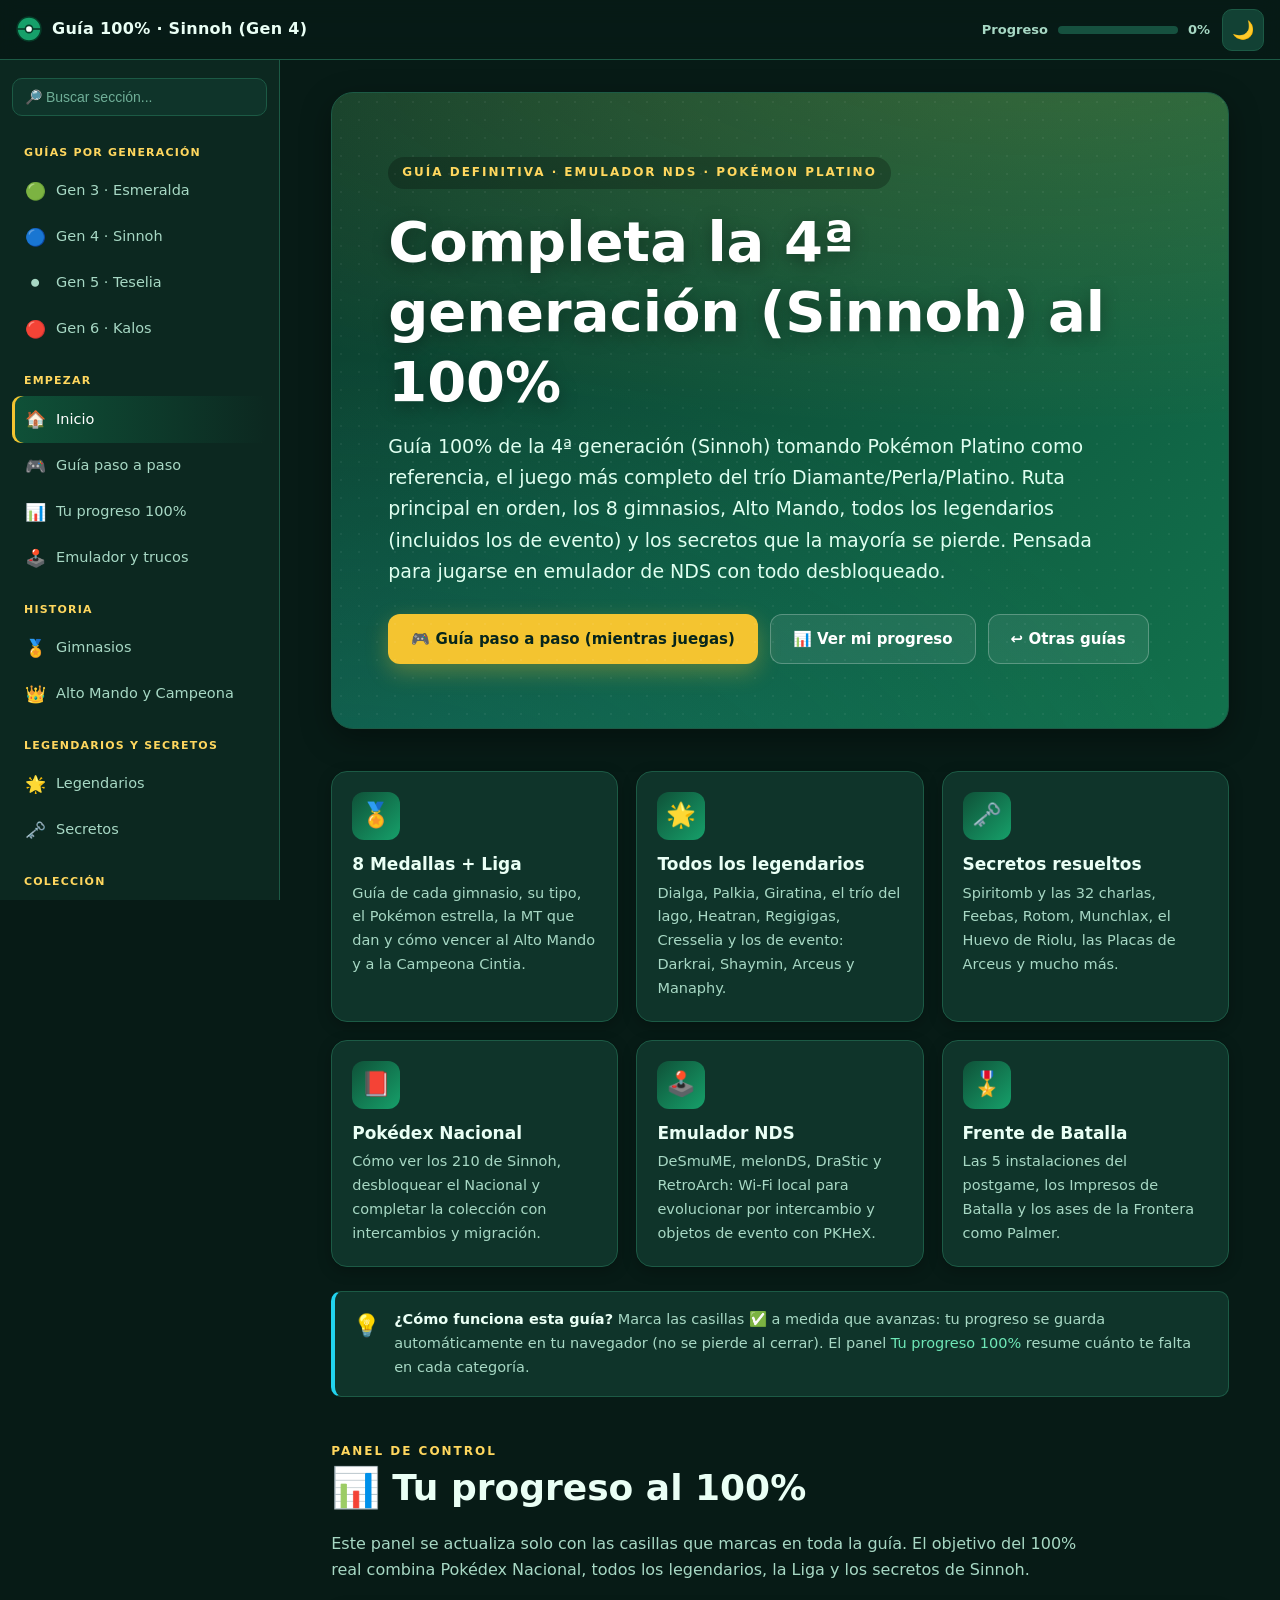
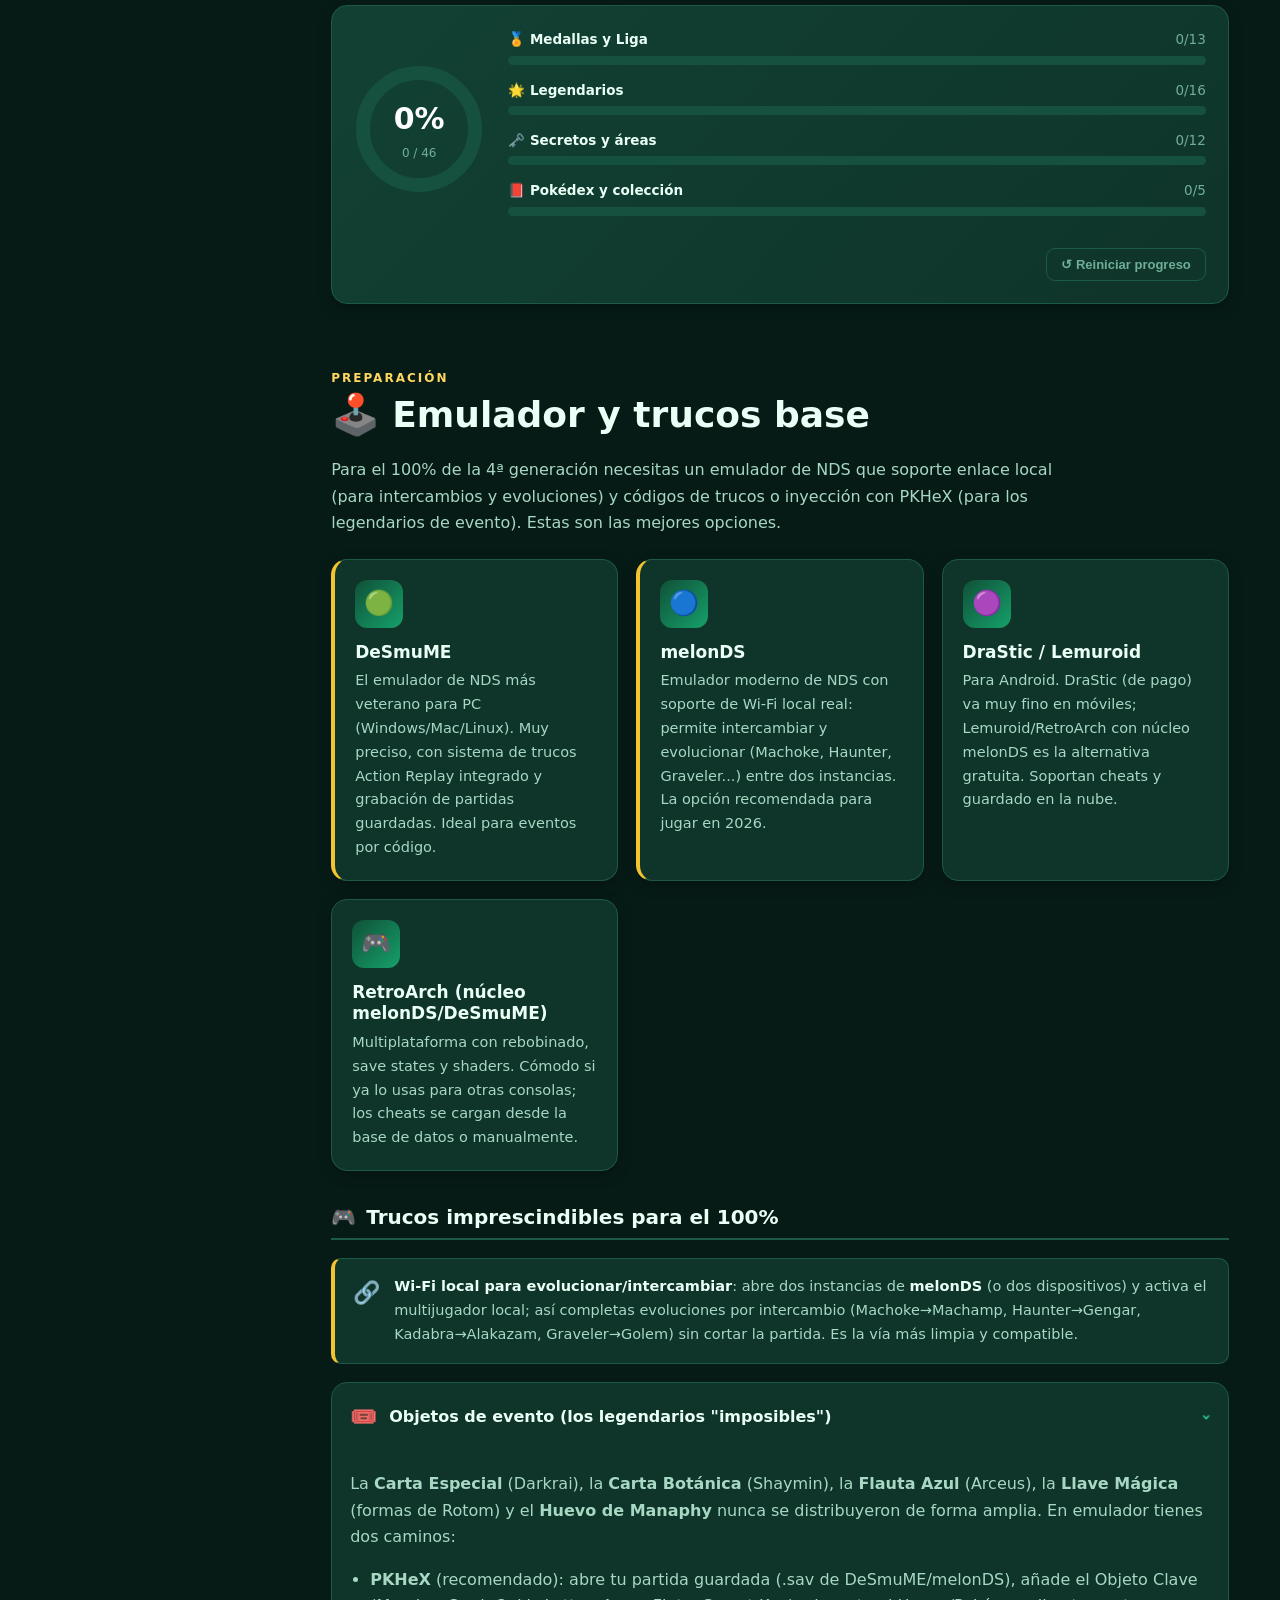
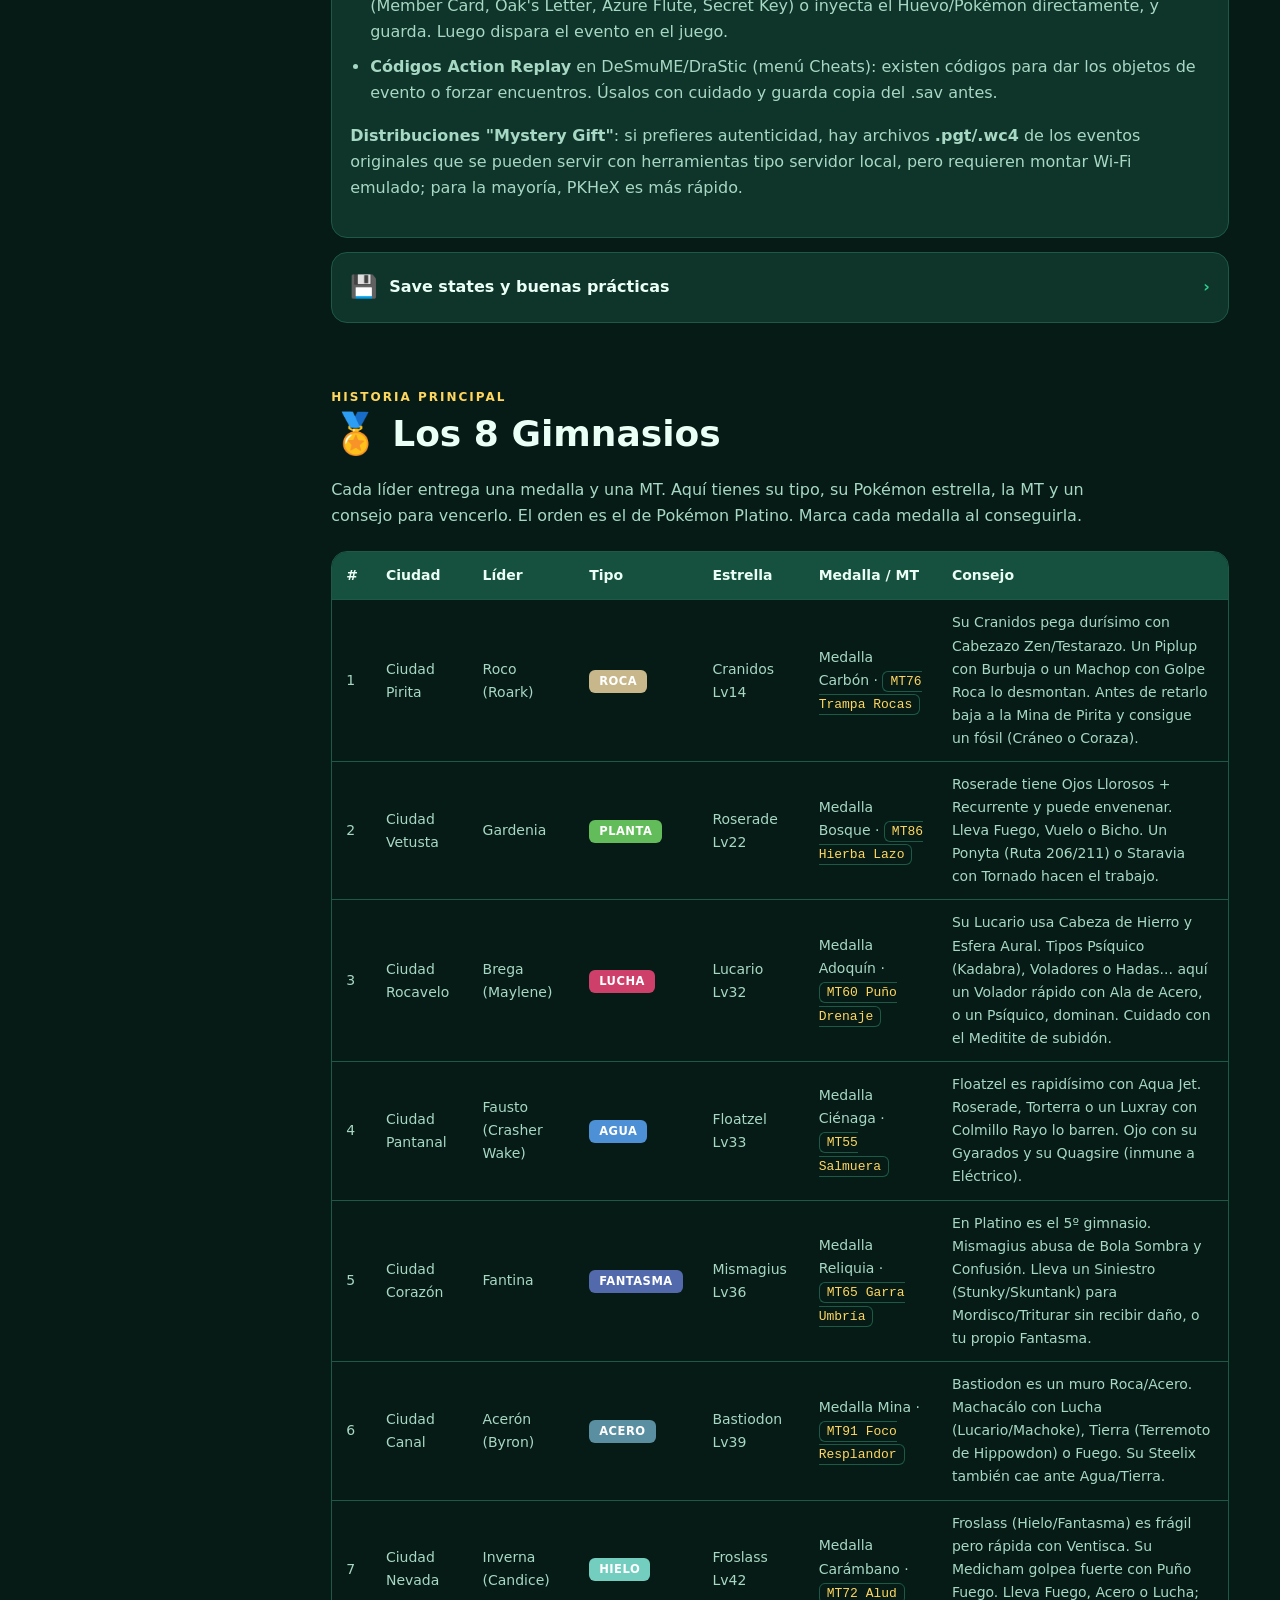
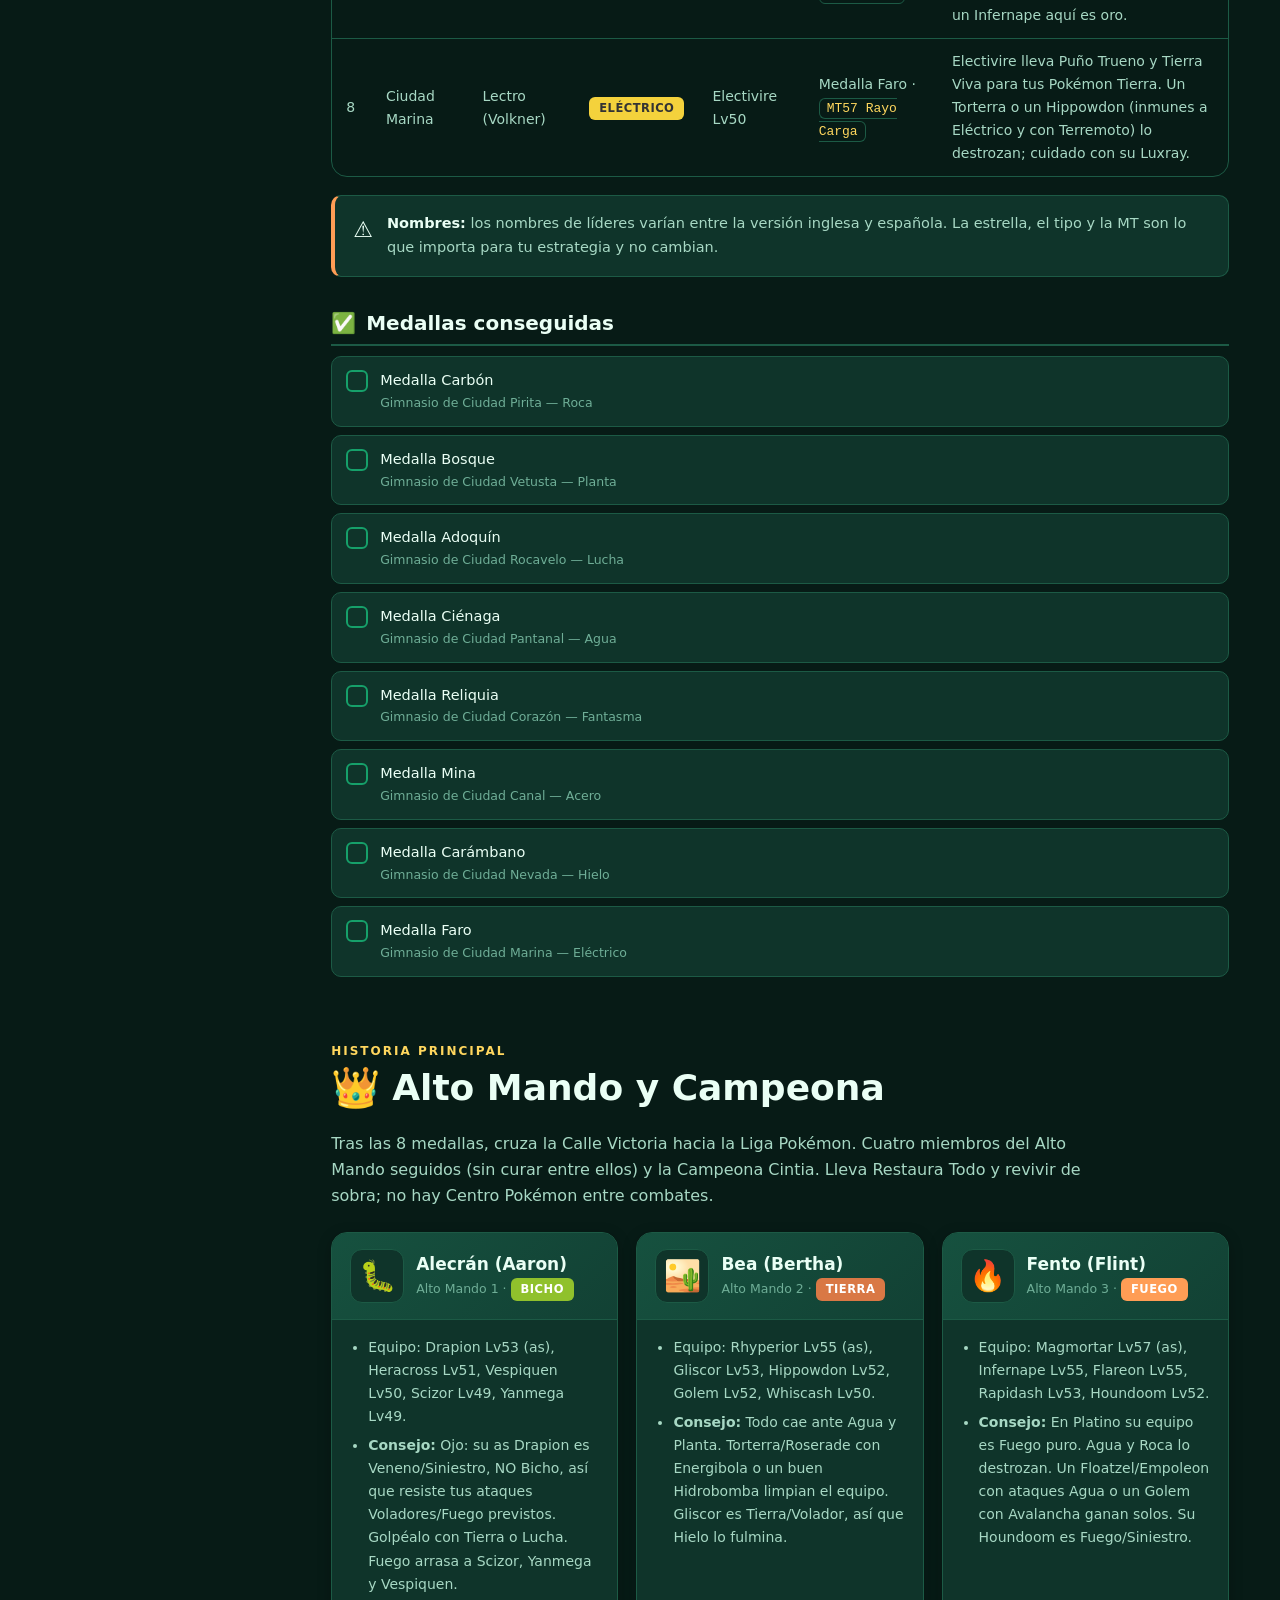
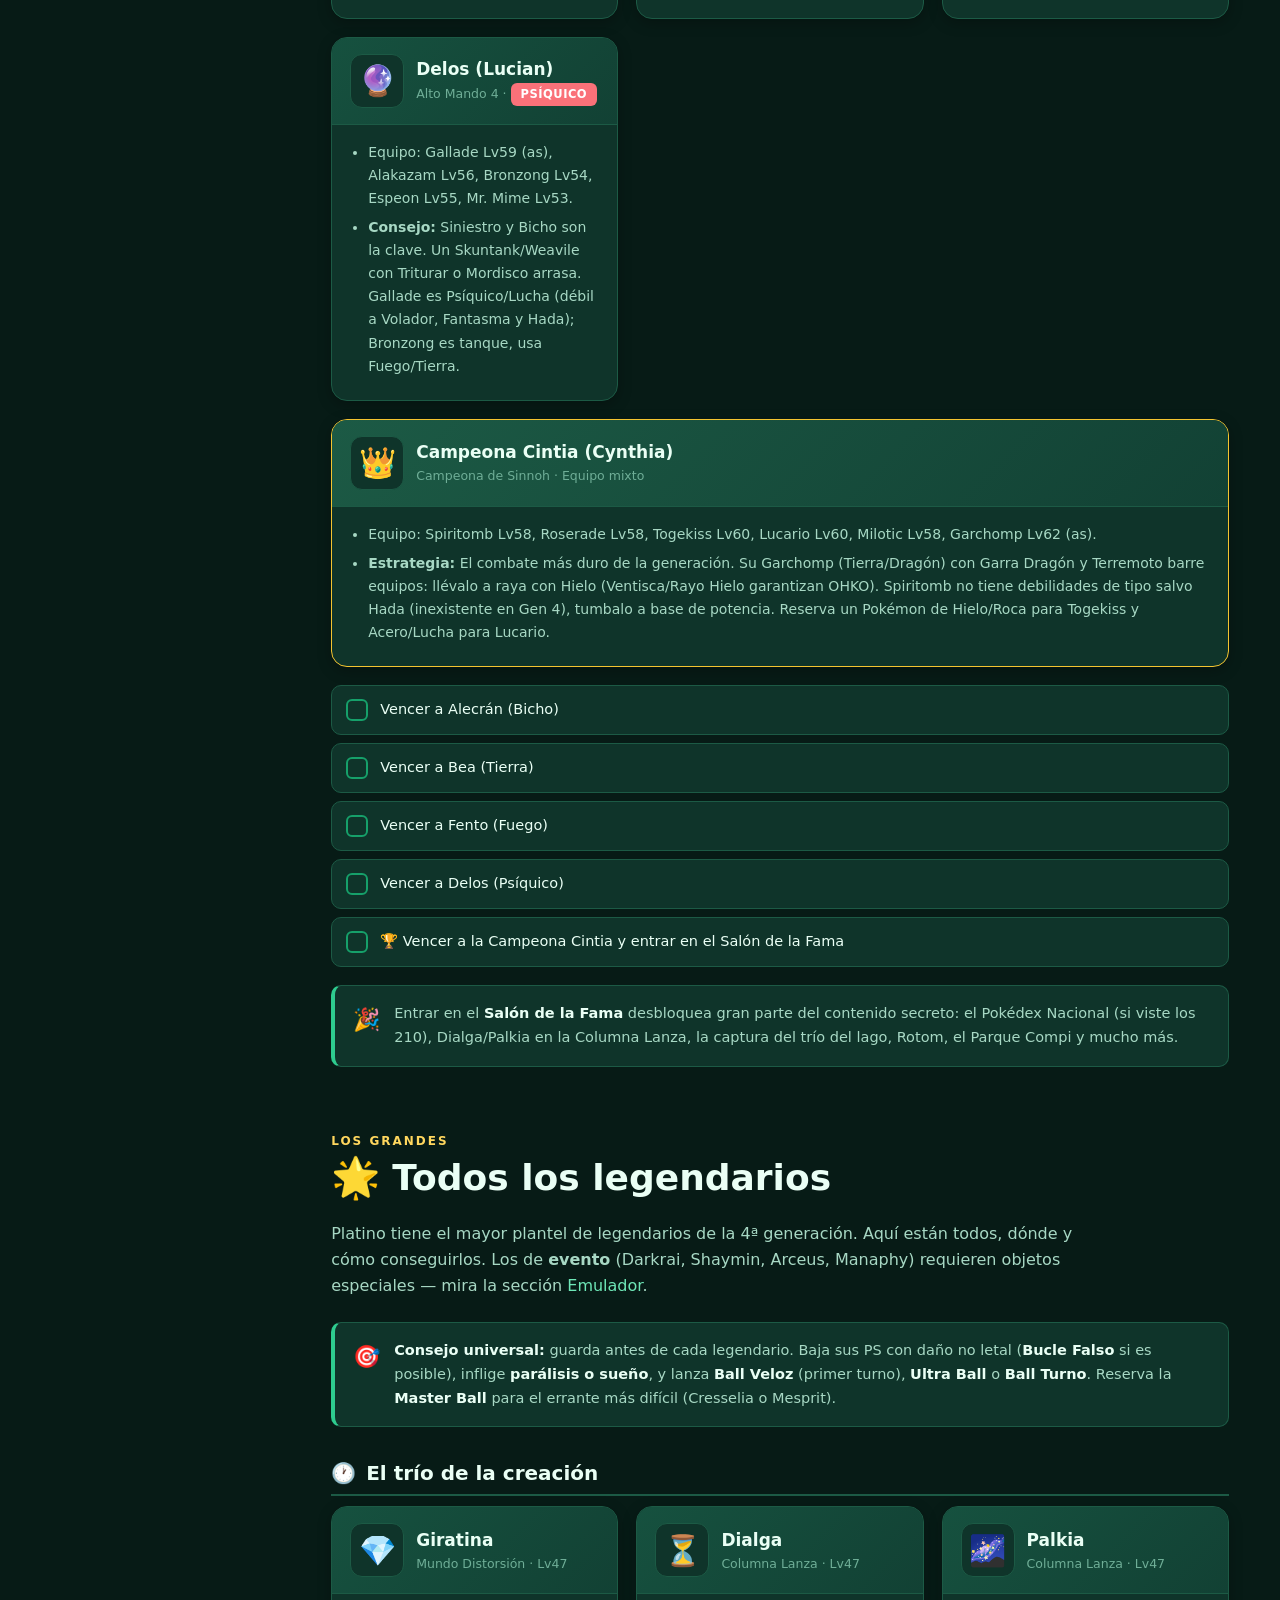
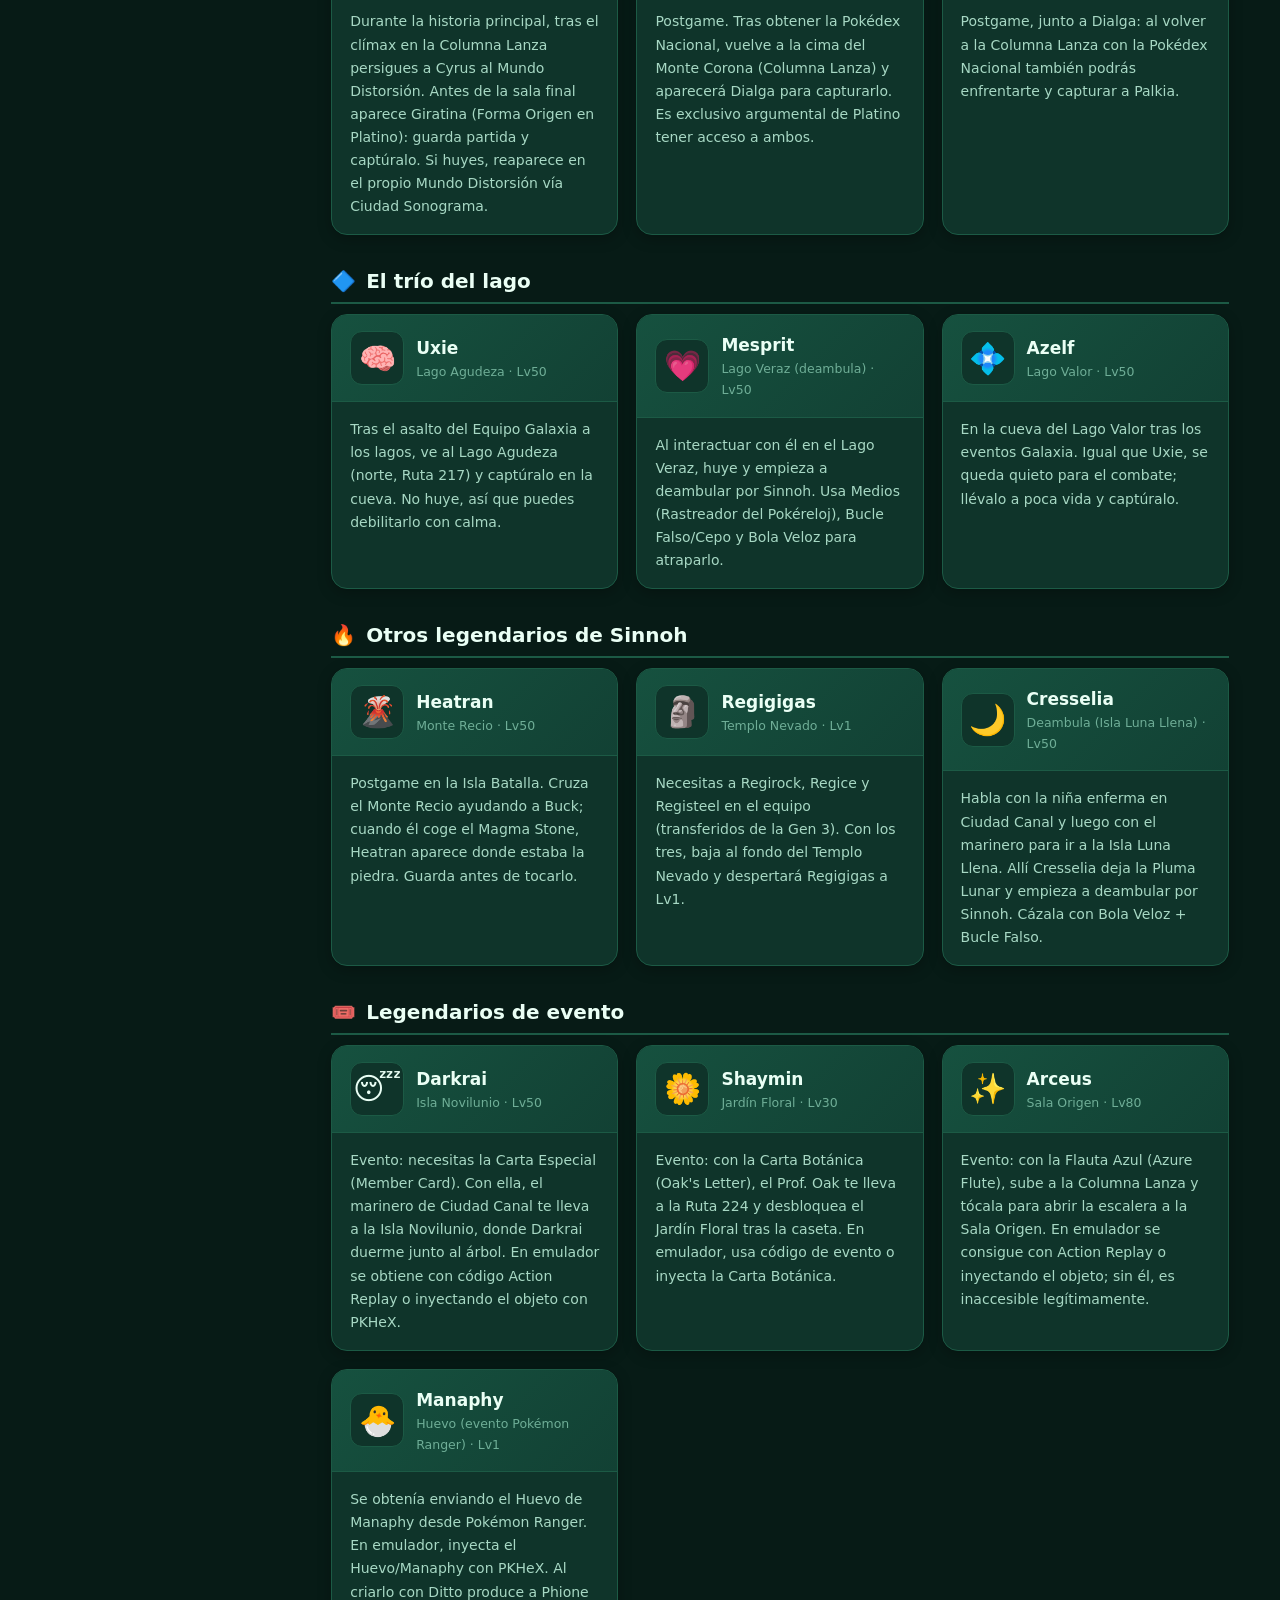
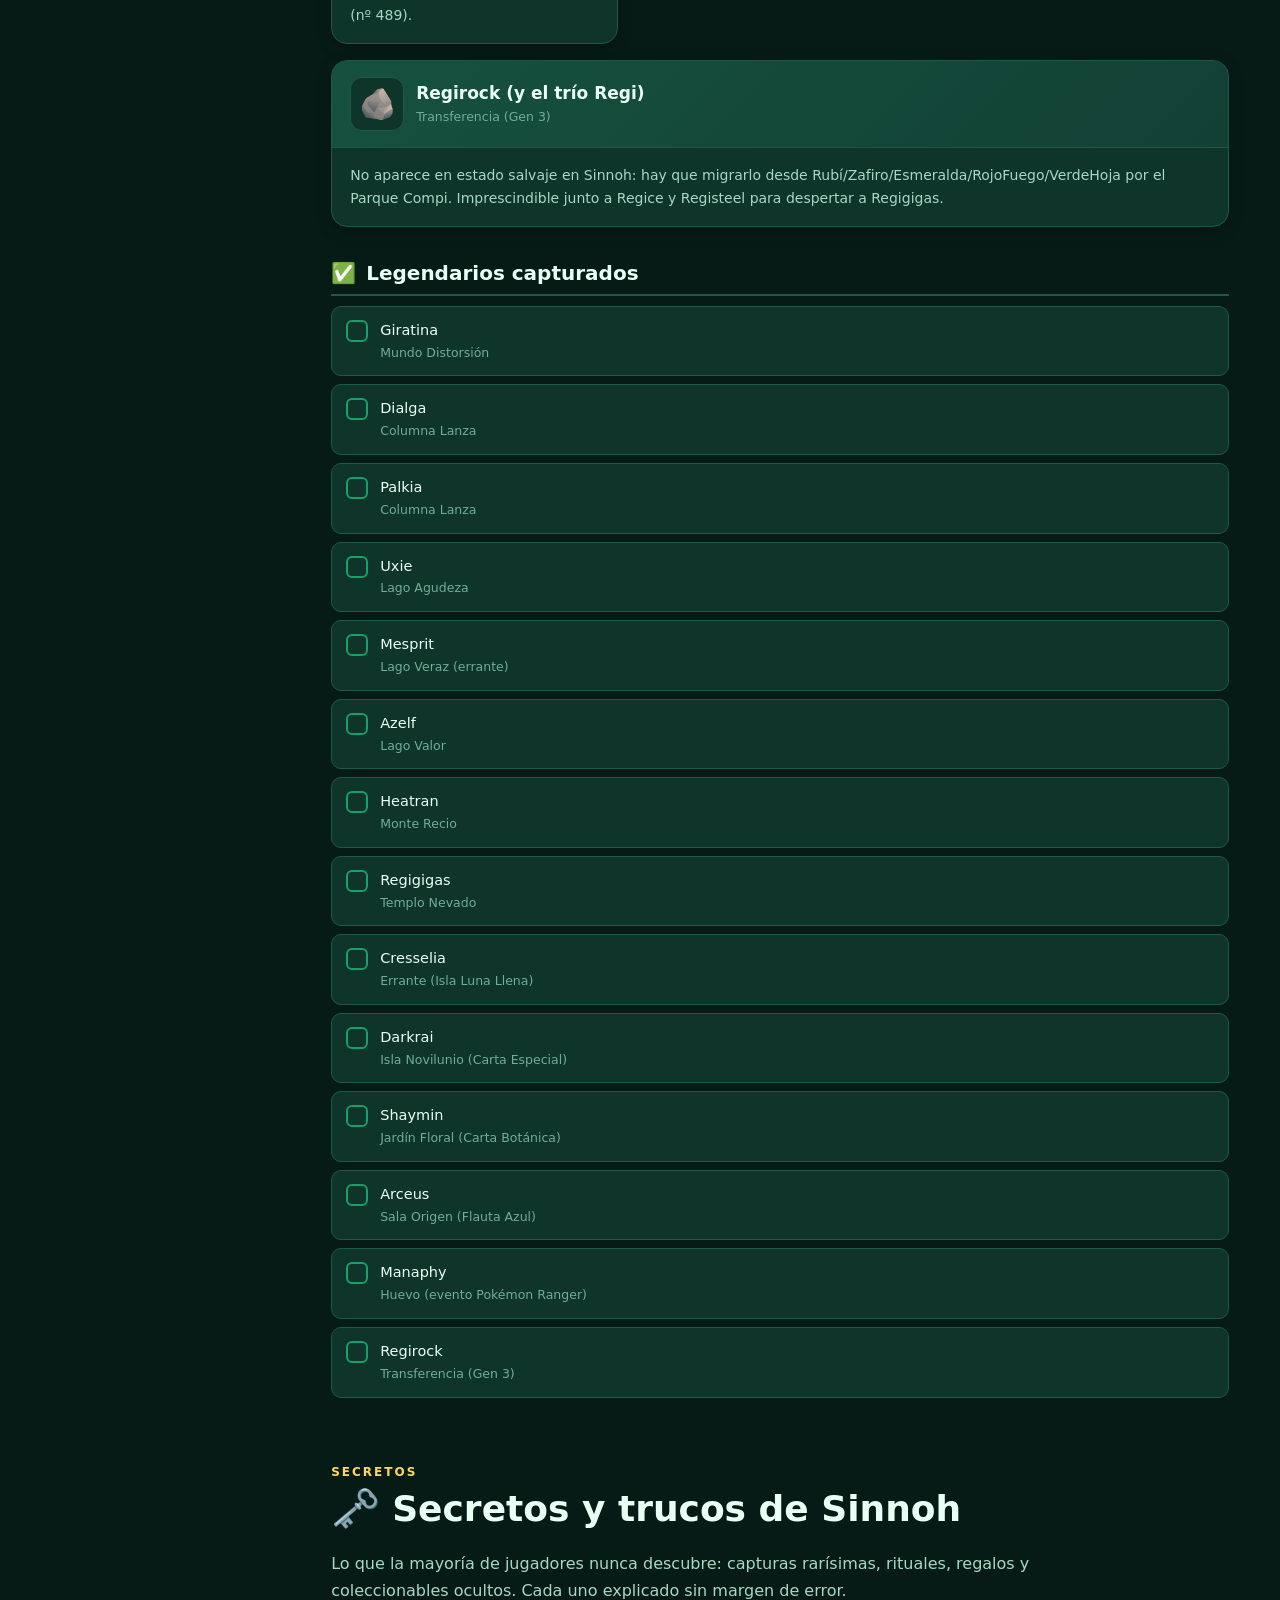
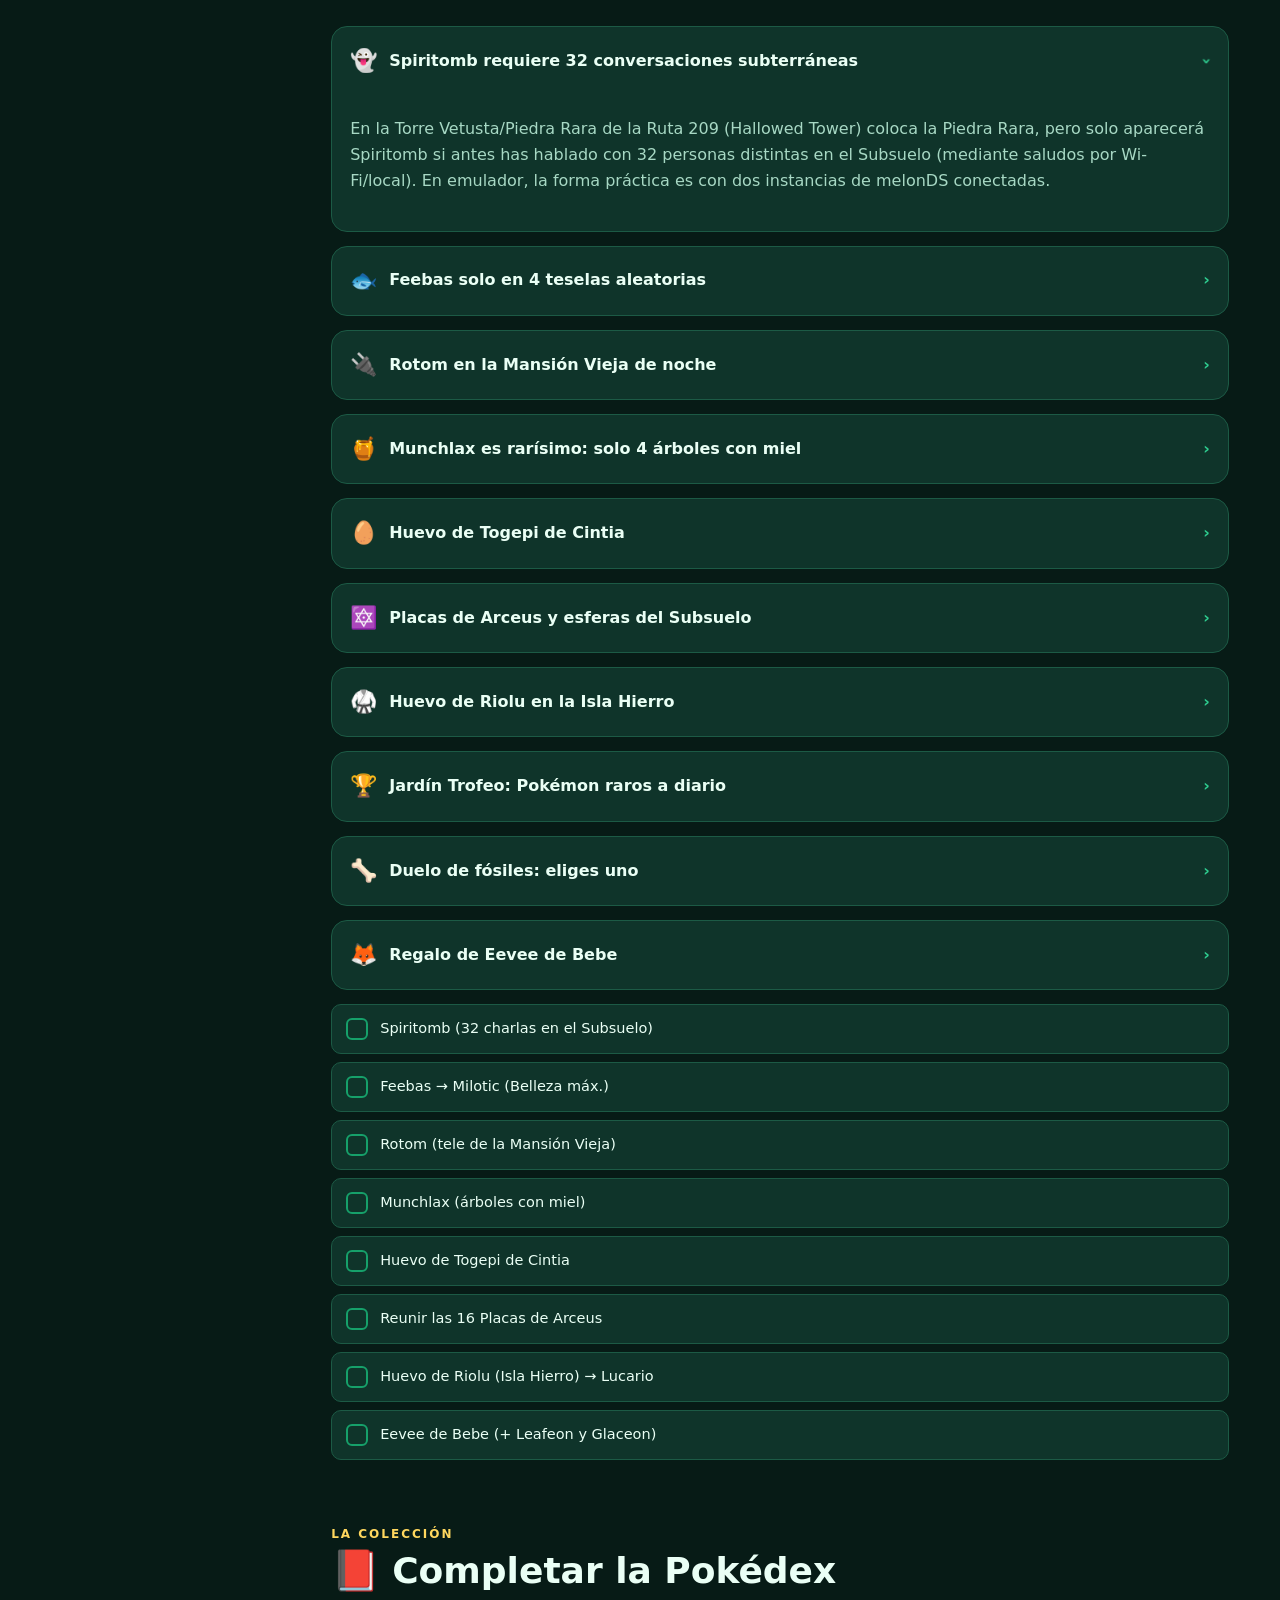
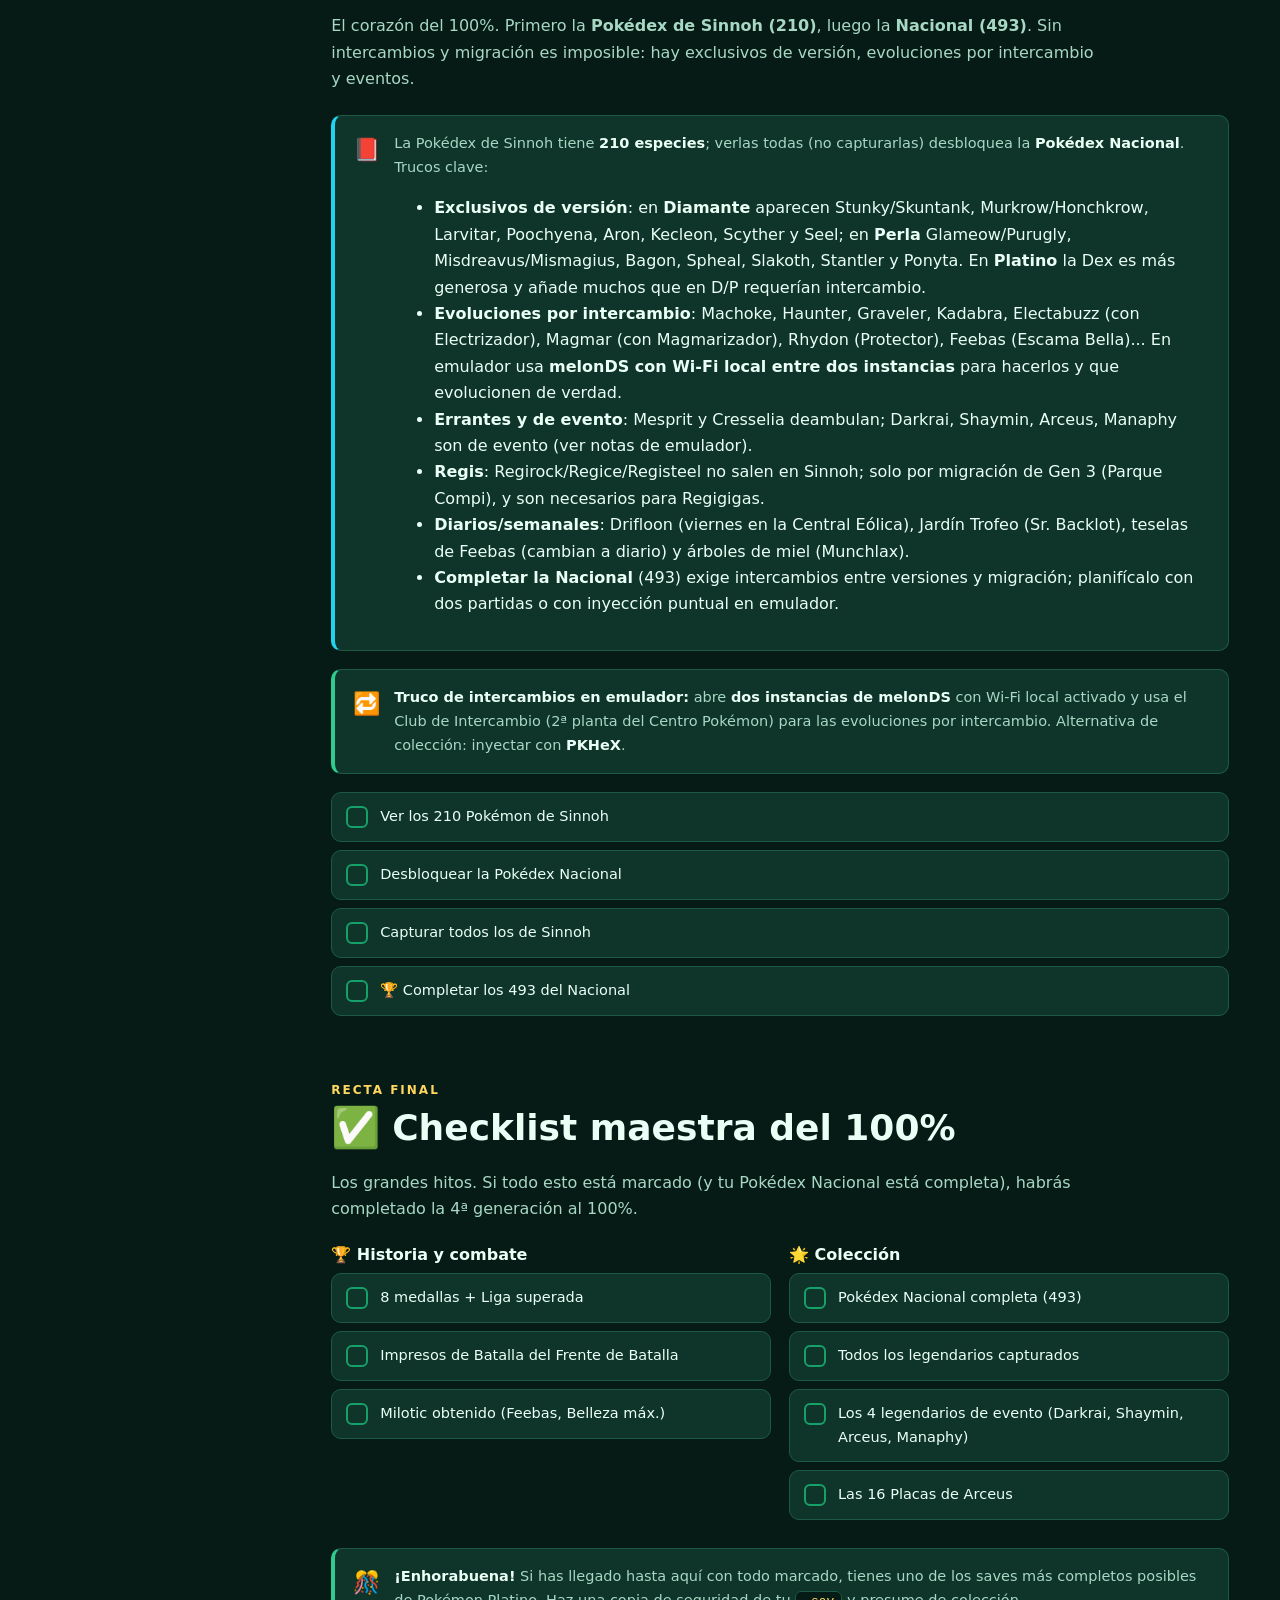
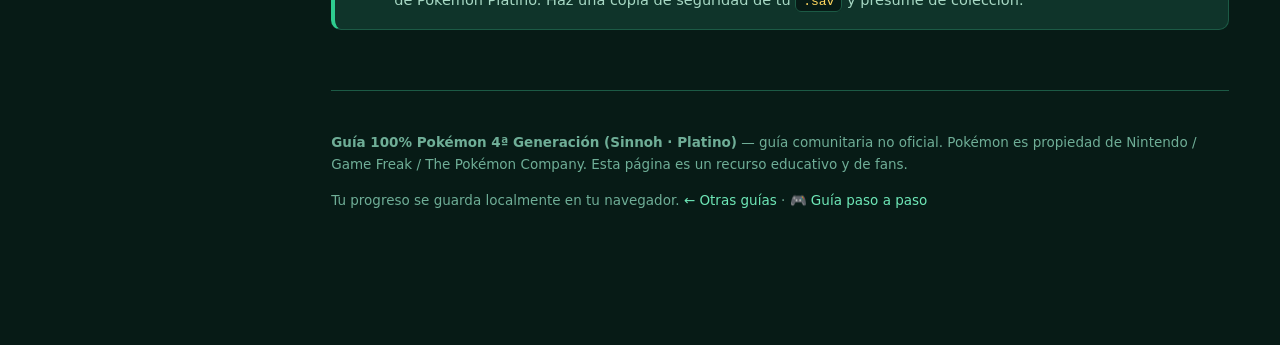
==== commit c10a3940: "Añadir navegación entre guías por generación en cada guía Menú lateral 'Guías por generación' (Esmer" ====
--- a/gen4/index.html
+++ b/gen4/index.html
@@ -35,8 +35,14 @@
     <input type="search" class="sidebar__search" id="navSearch" placeholder="🔎 Buscar sección...">
     <nav id="nav">
       <div class="nav-group">
+        <div class="nav-group__title">Guías por generación</div>
+        <a class="nav-link" href="../index.html"><span class="emo">🟢</span> Gen 3 · Esmeralda</a>
+        <a class="nav-link active" href="../gen4/index.html"><span class="emo">🔵</span> Gen 4 · Sinnoh</a>
+        <a class="nav-link" href="../gen5/index.html"><span class="emo">⚫</span> Gen 5 · Teselia</a>
+        <a class="nav-link" href="../gen6/index.html"><span class="emo">🔴</span> Gen 6 · Kalos</a>
+      </div>
+      <div class="nav-group">
         <div class="nav-group__title">Empezar</div>
-        <a class="nav-link" href="../index.html"><span class="emo">↩️</span> Otras guías</a>
         <a class="nav-link" href="#inicio"><span class="emo">🏠</span> Inicio</a>
         <a class="nav-link" href="jugando.html"><span class="emo">🎮</span> Guía paso a paso</a>
         <a class="nav-link" href="#progreso"><span class="emo">📊</span> Tu progreso 100%</a>
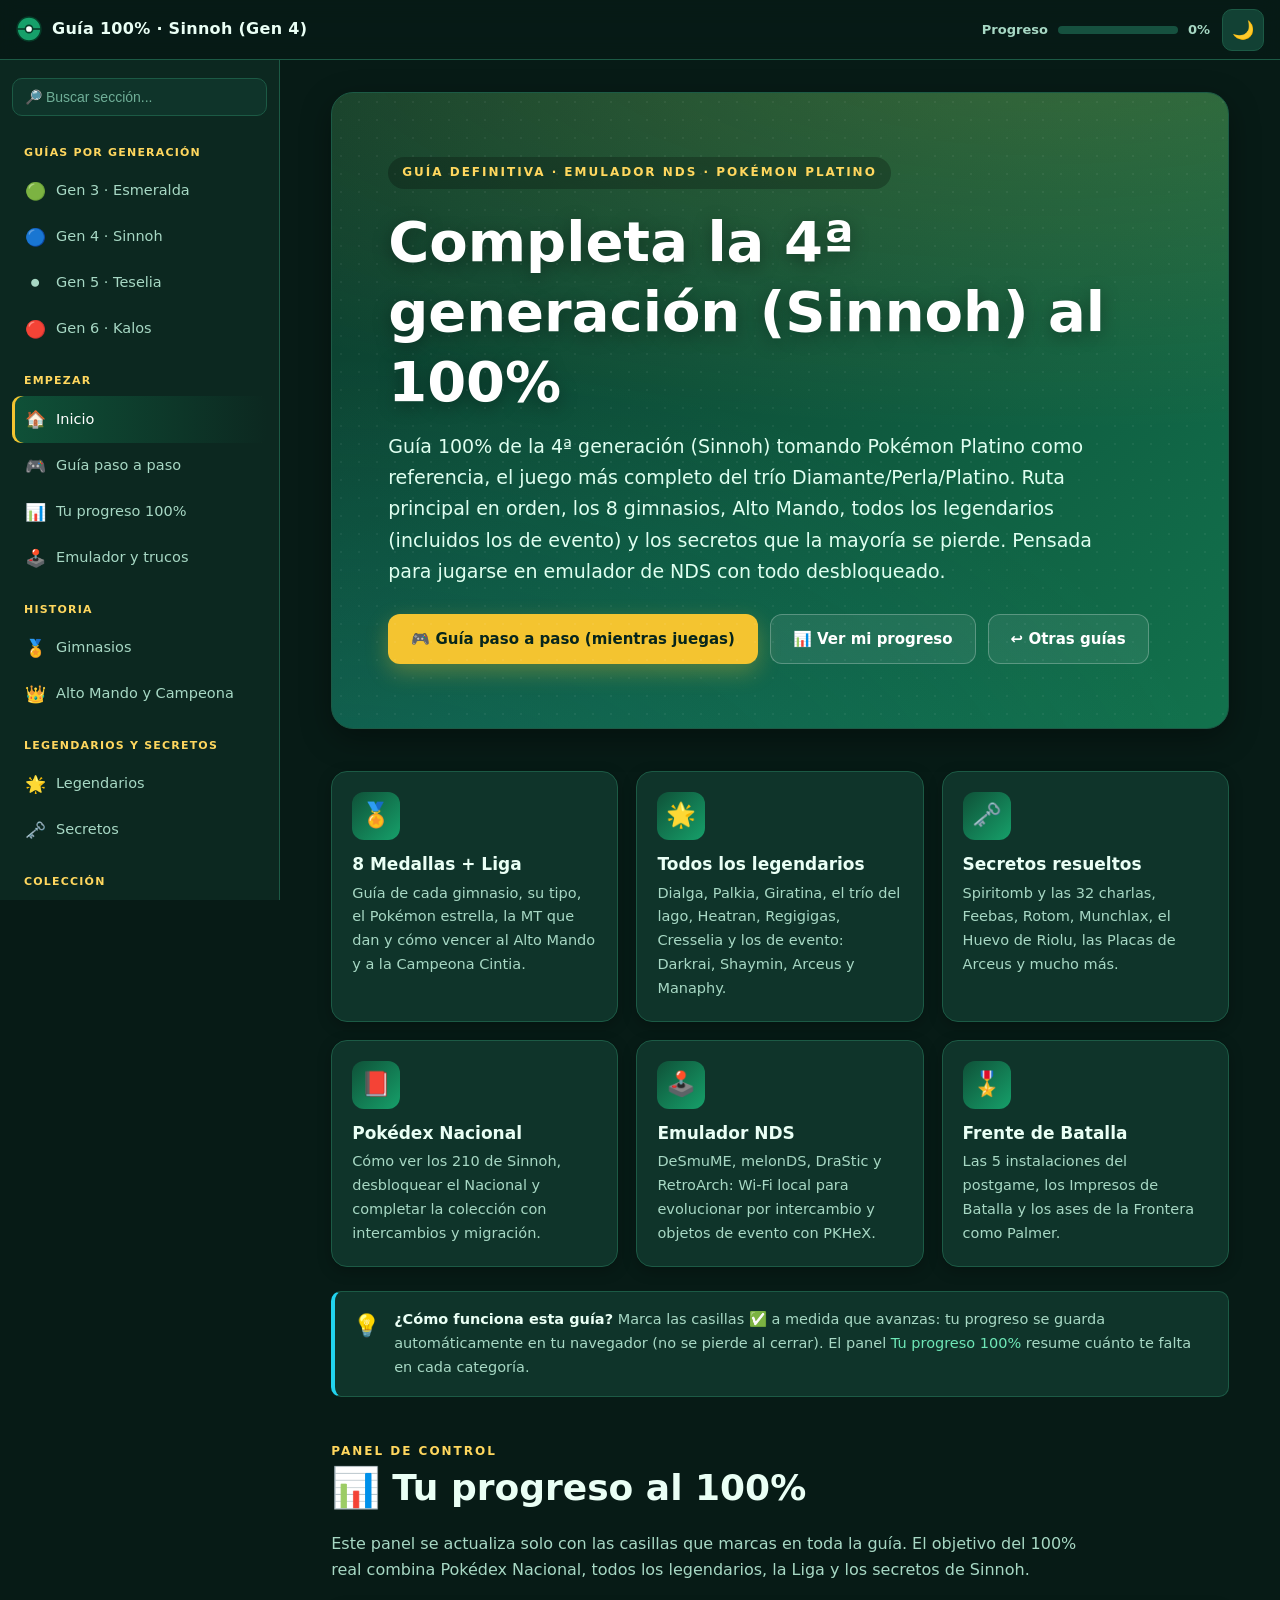
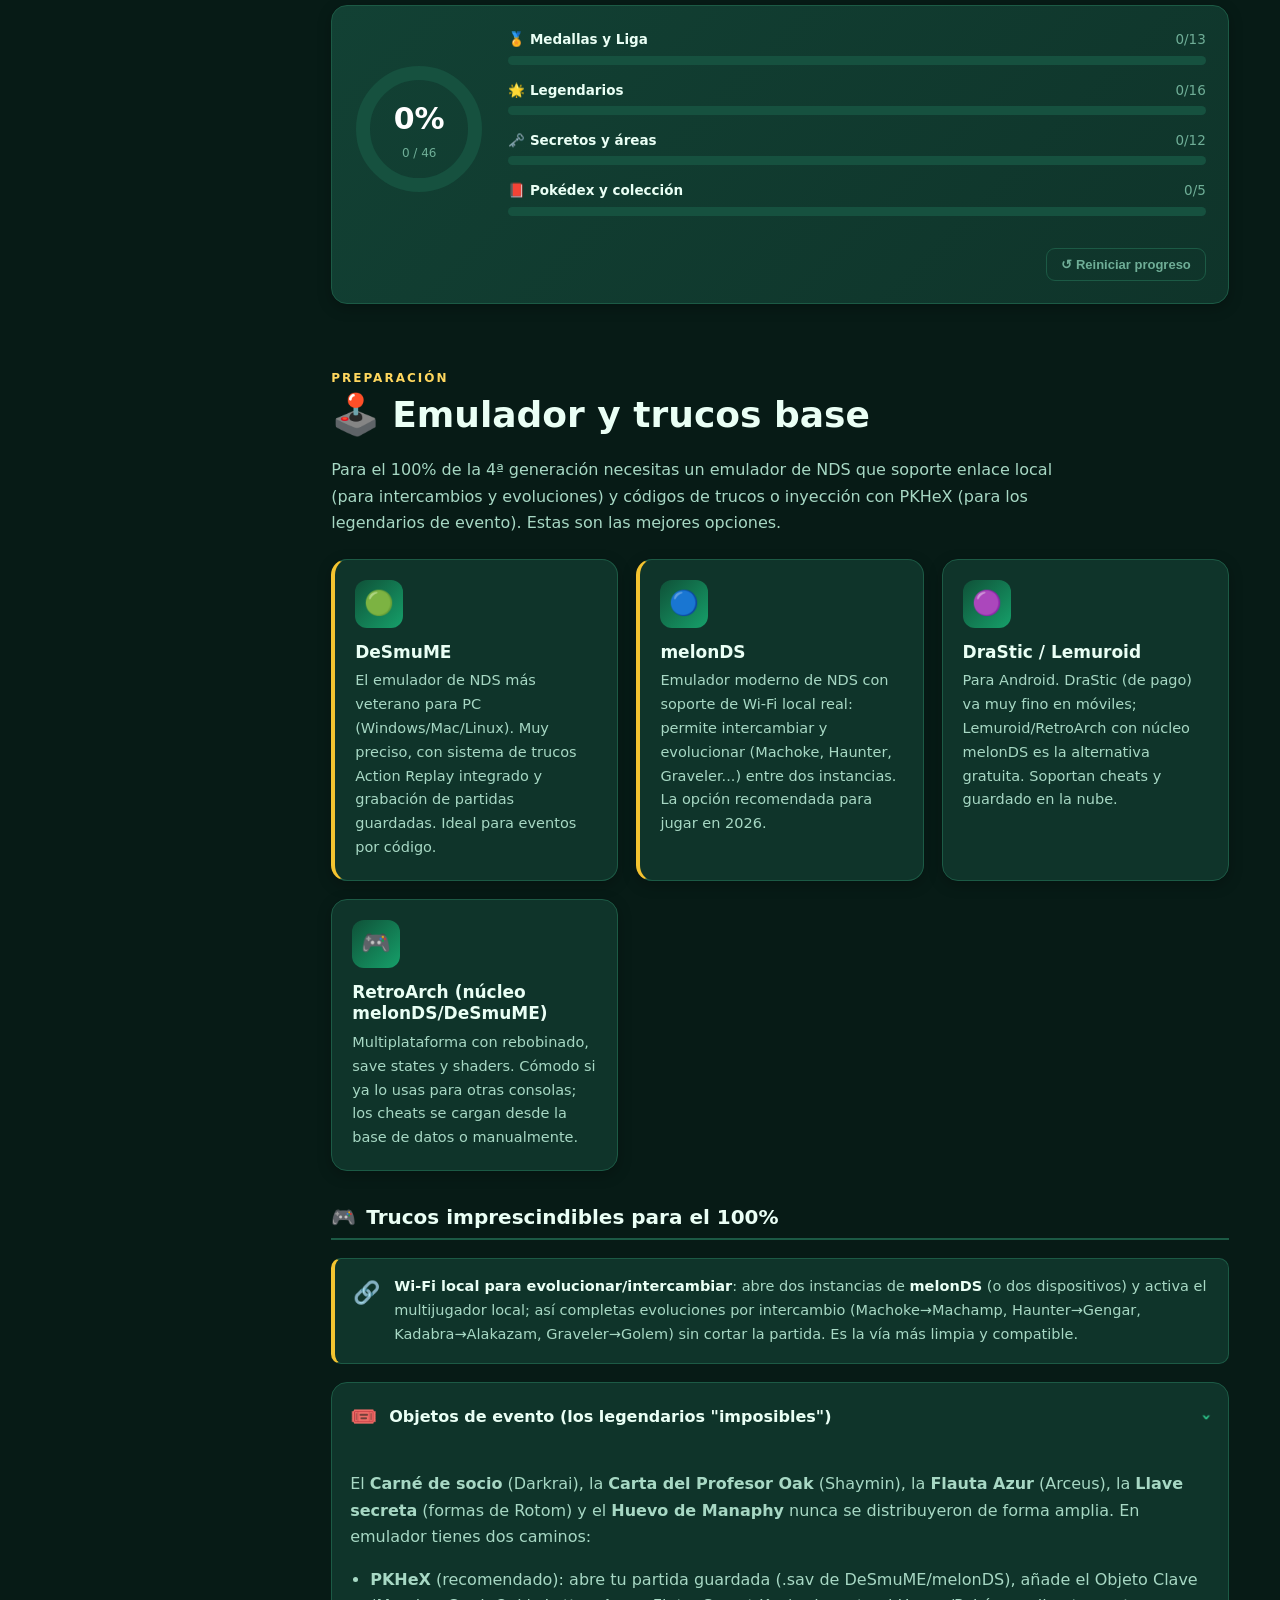
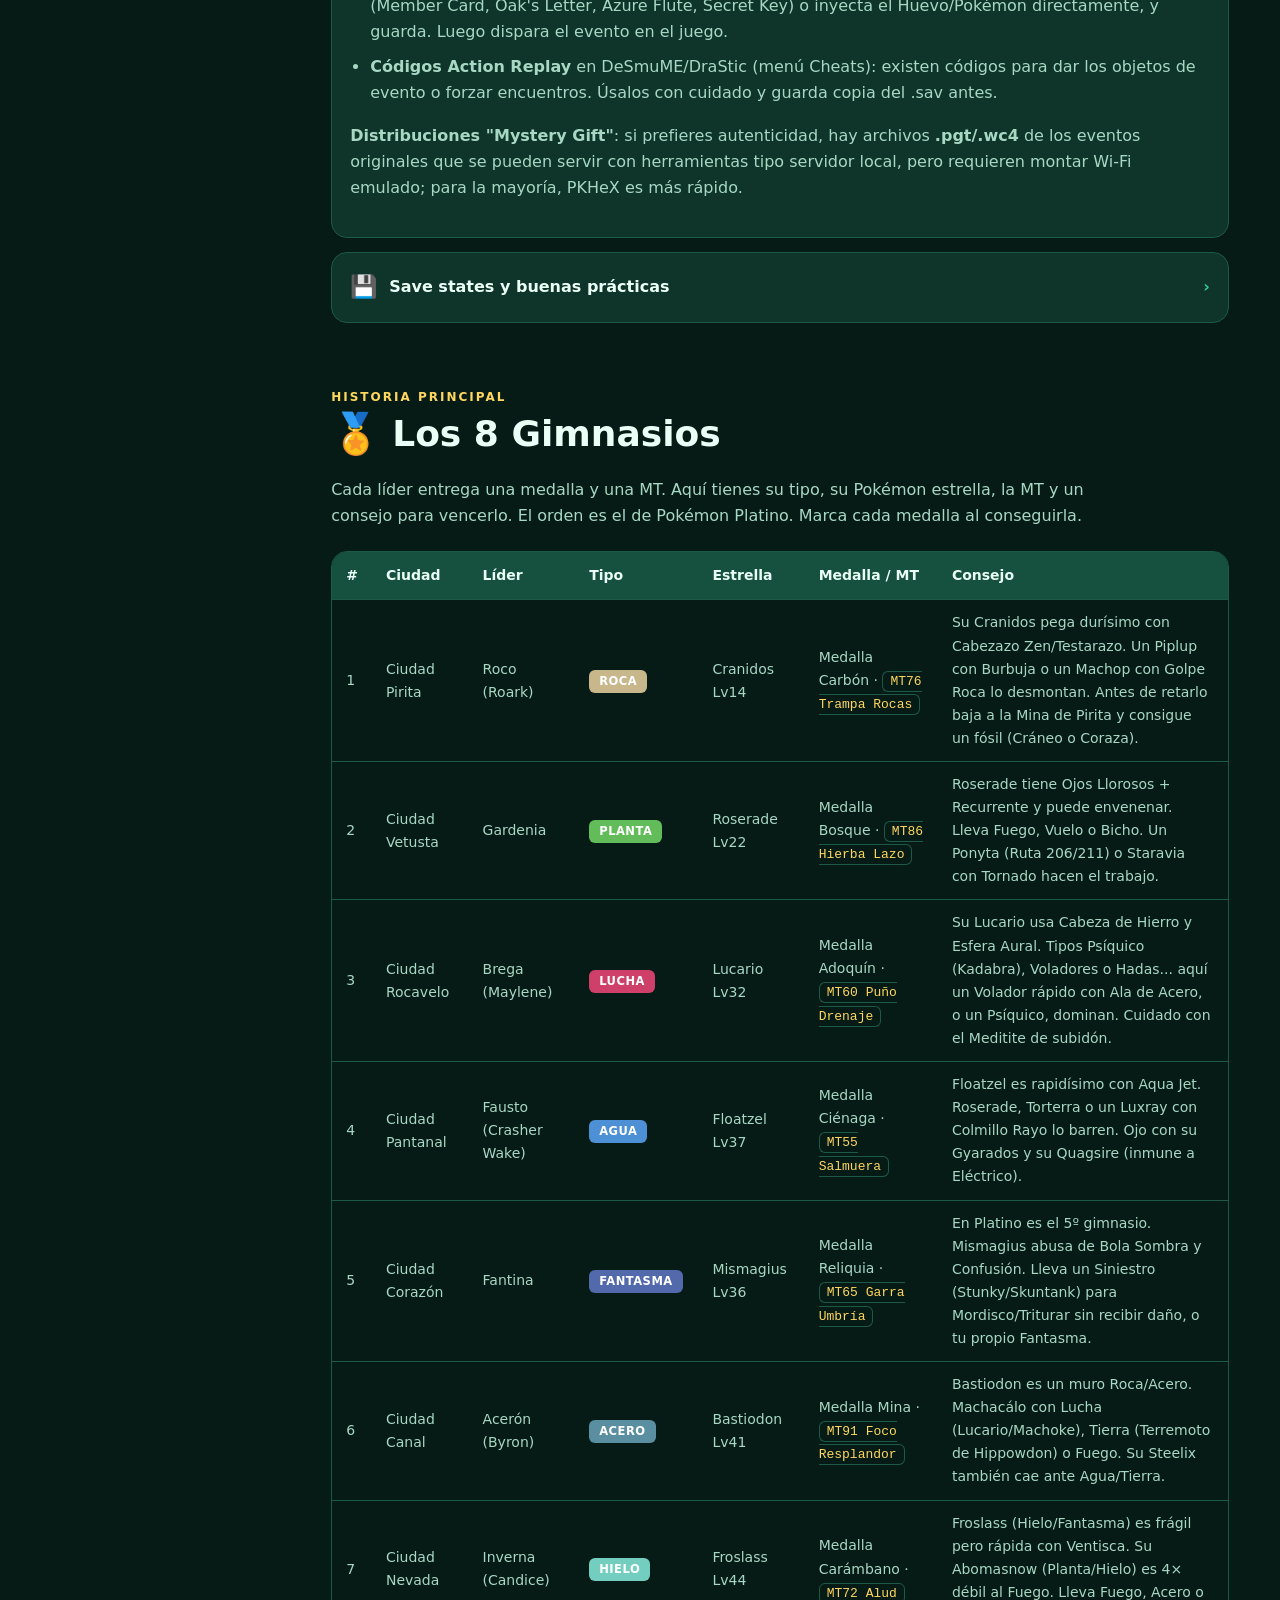
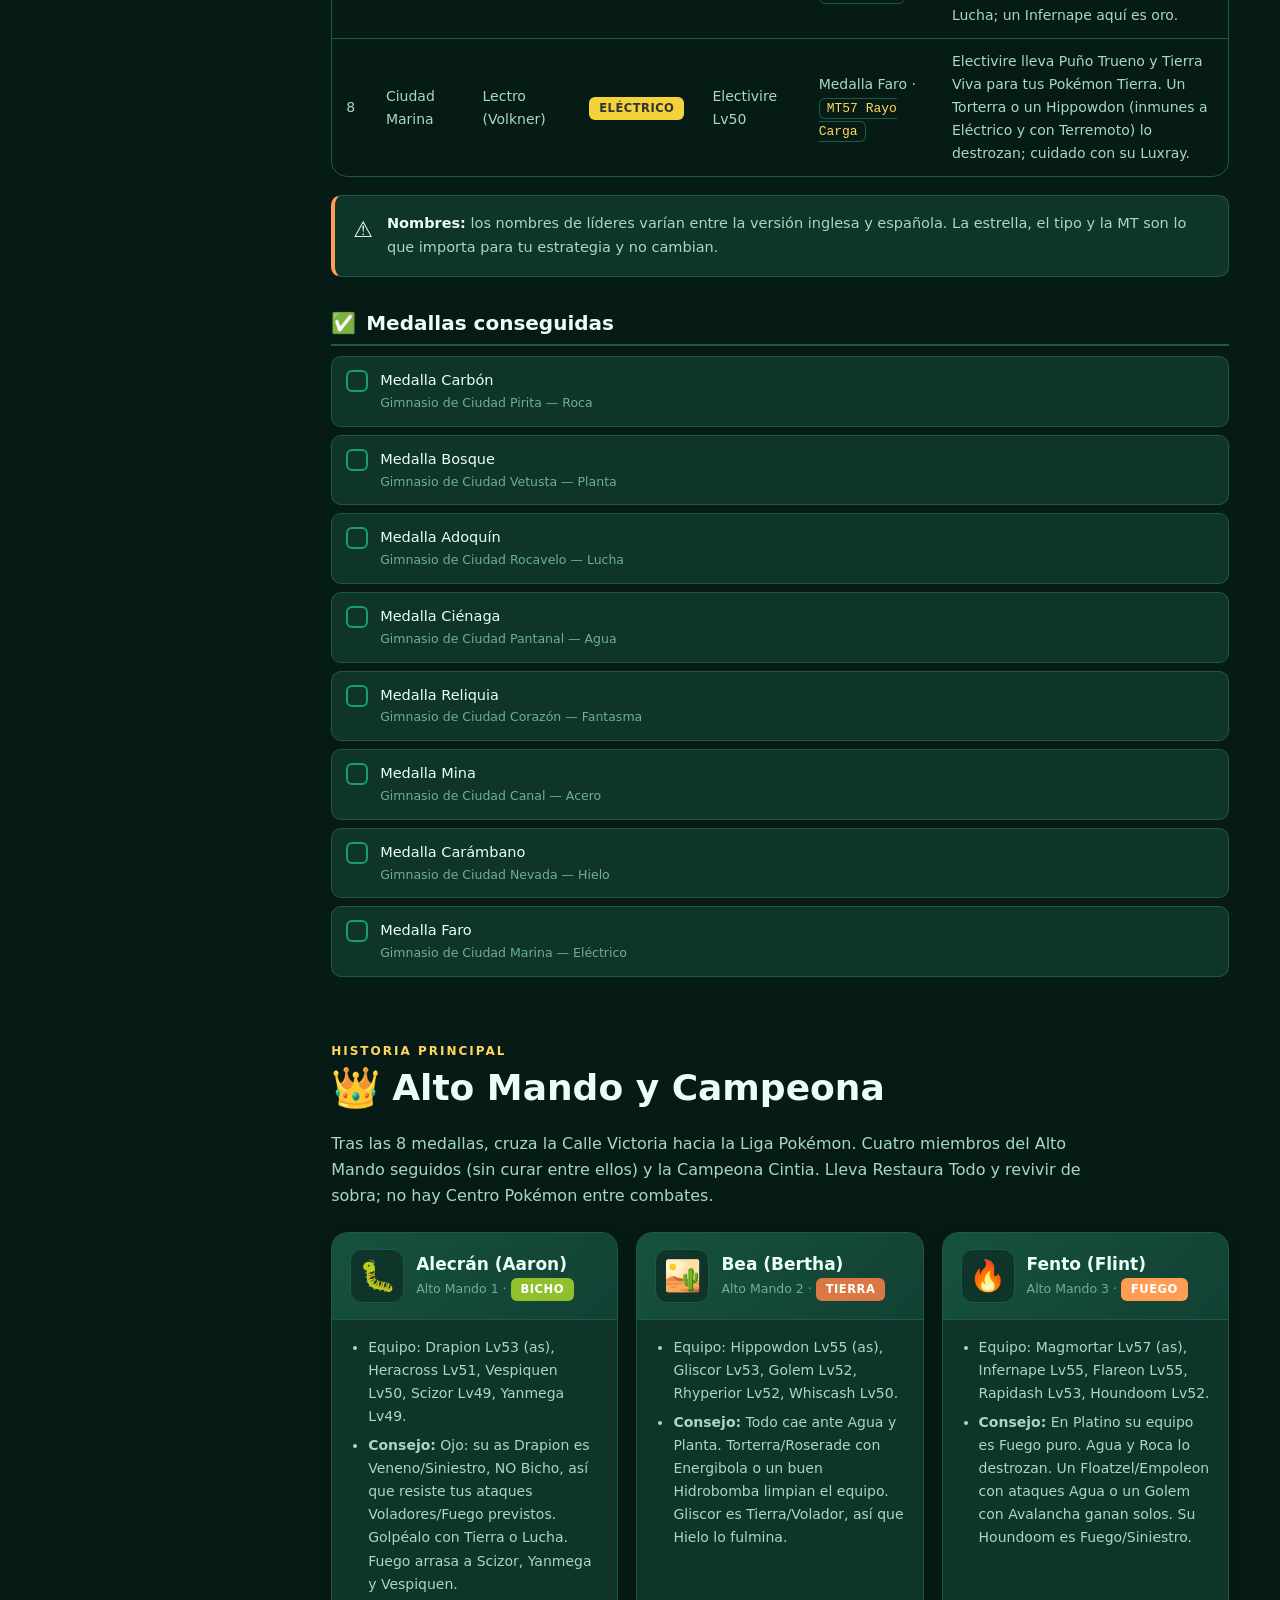
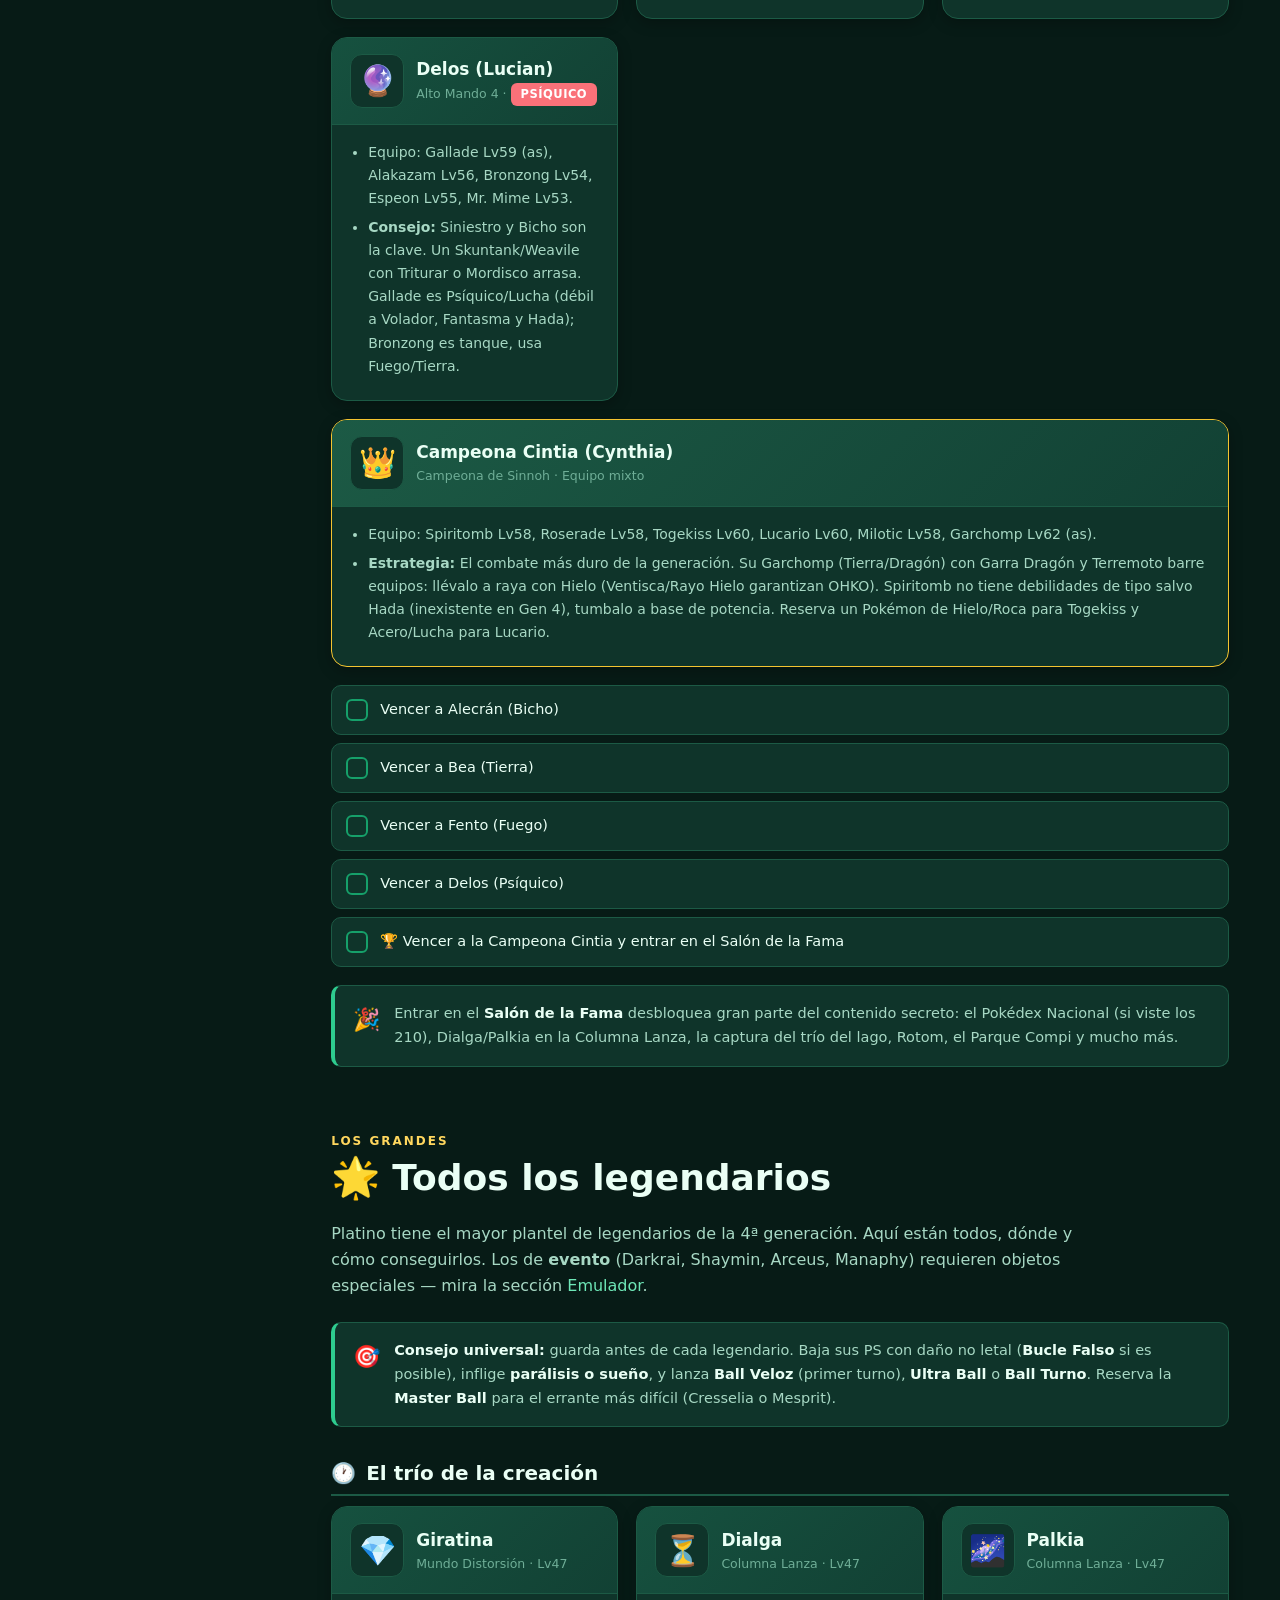
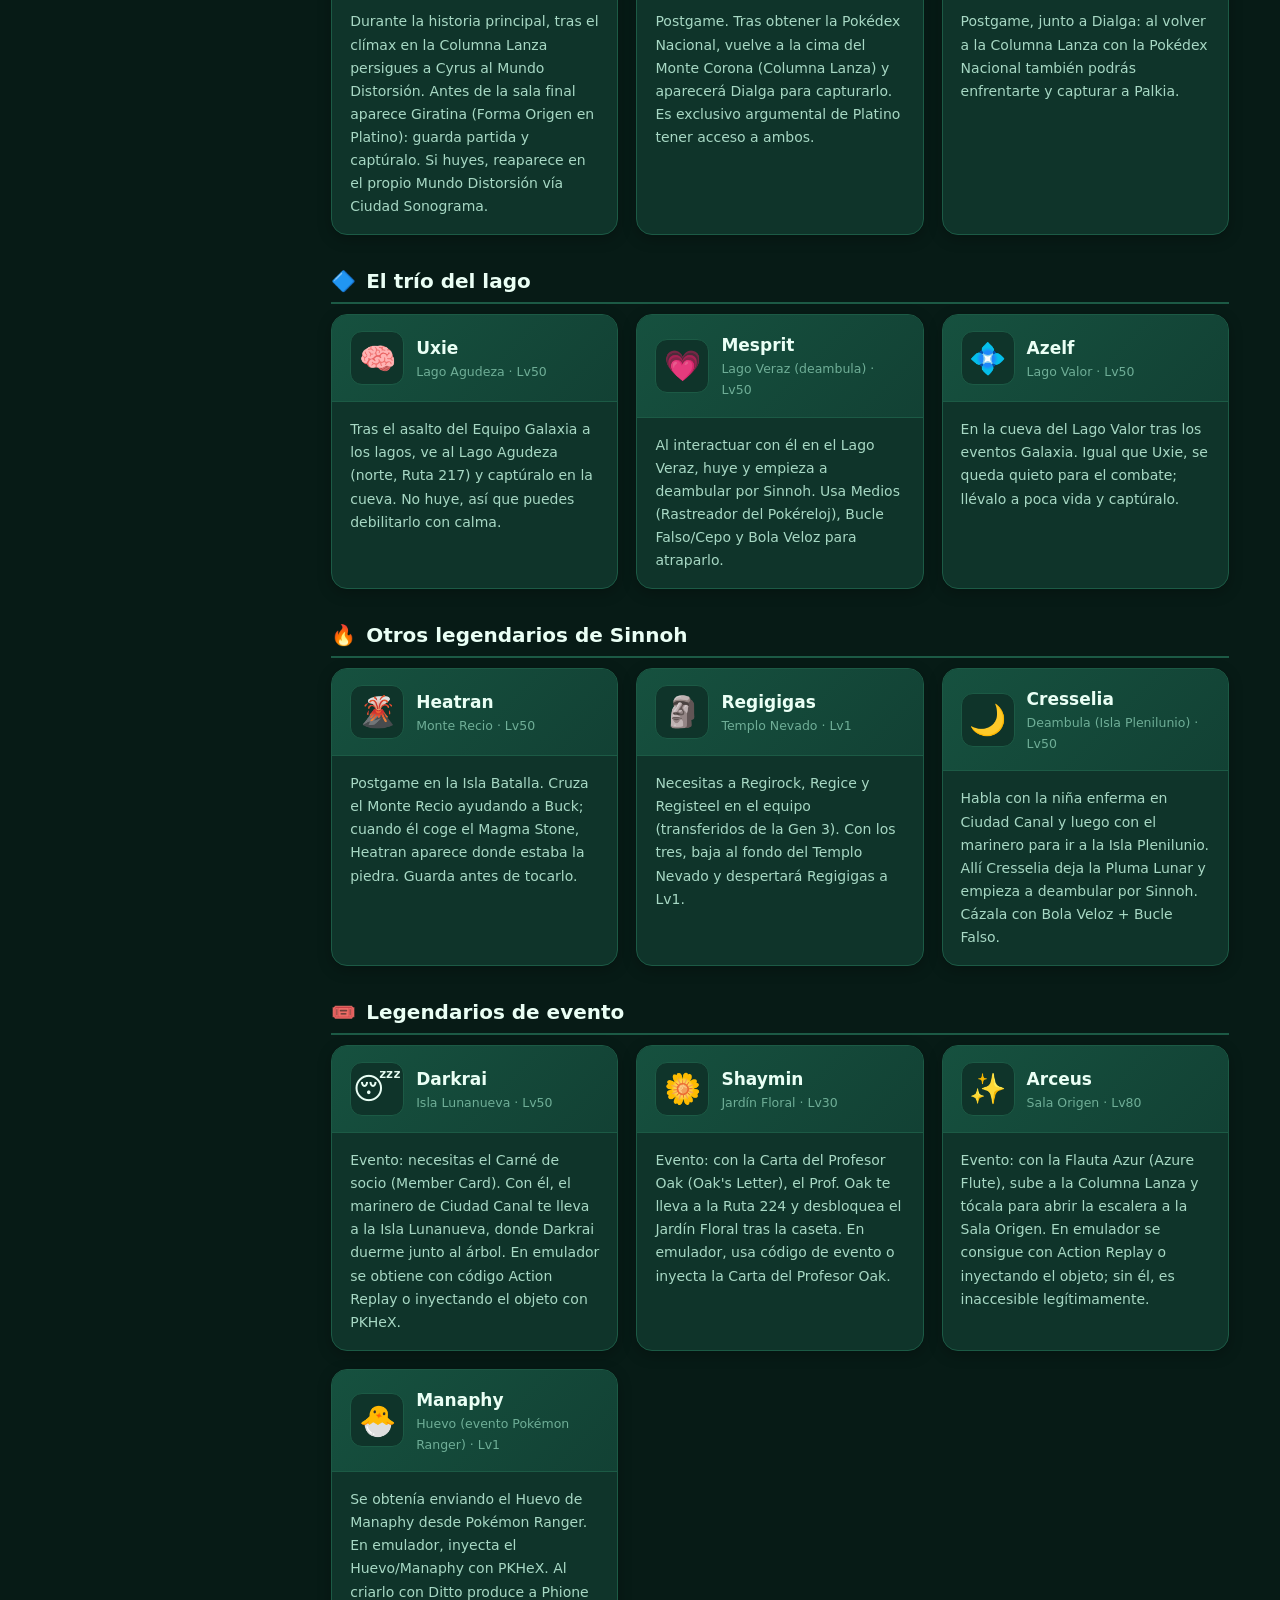
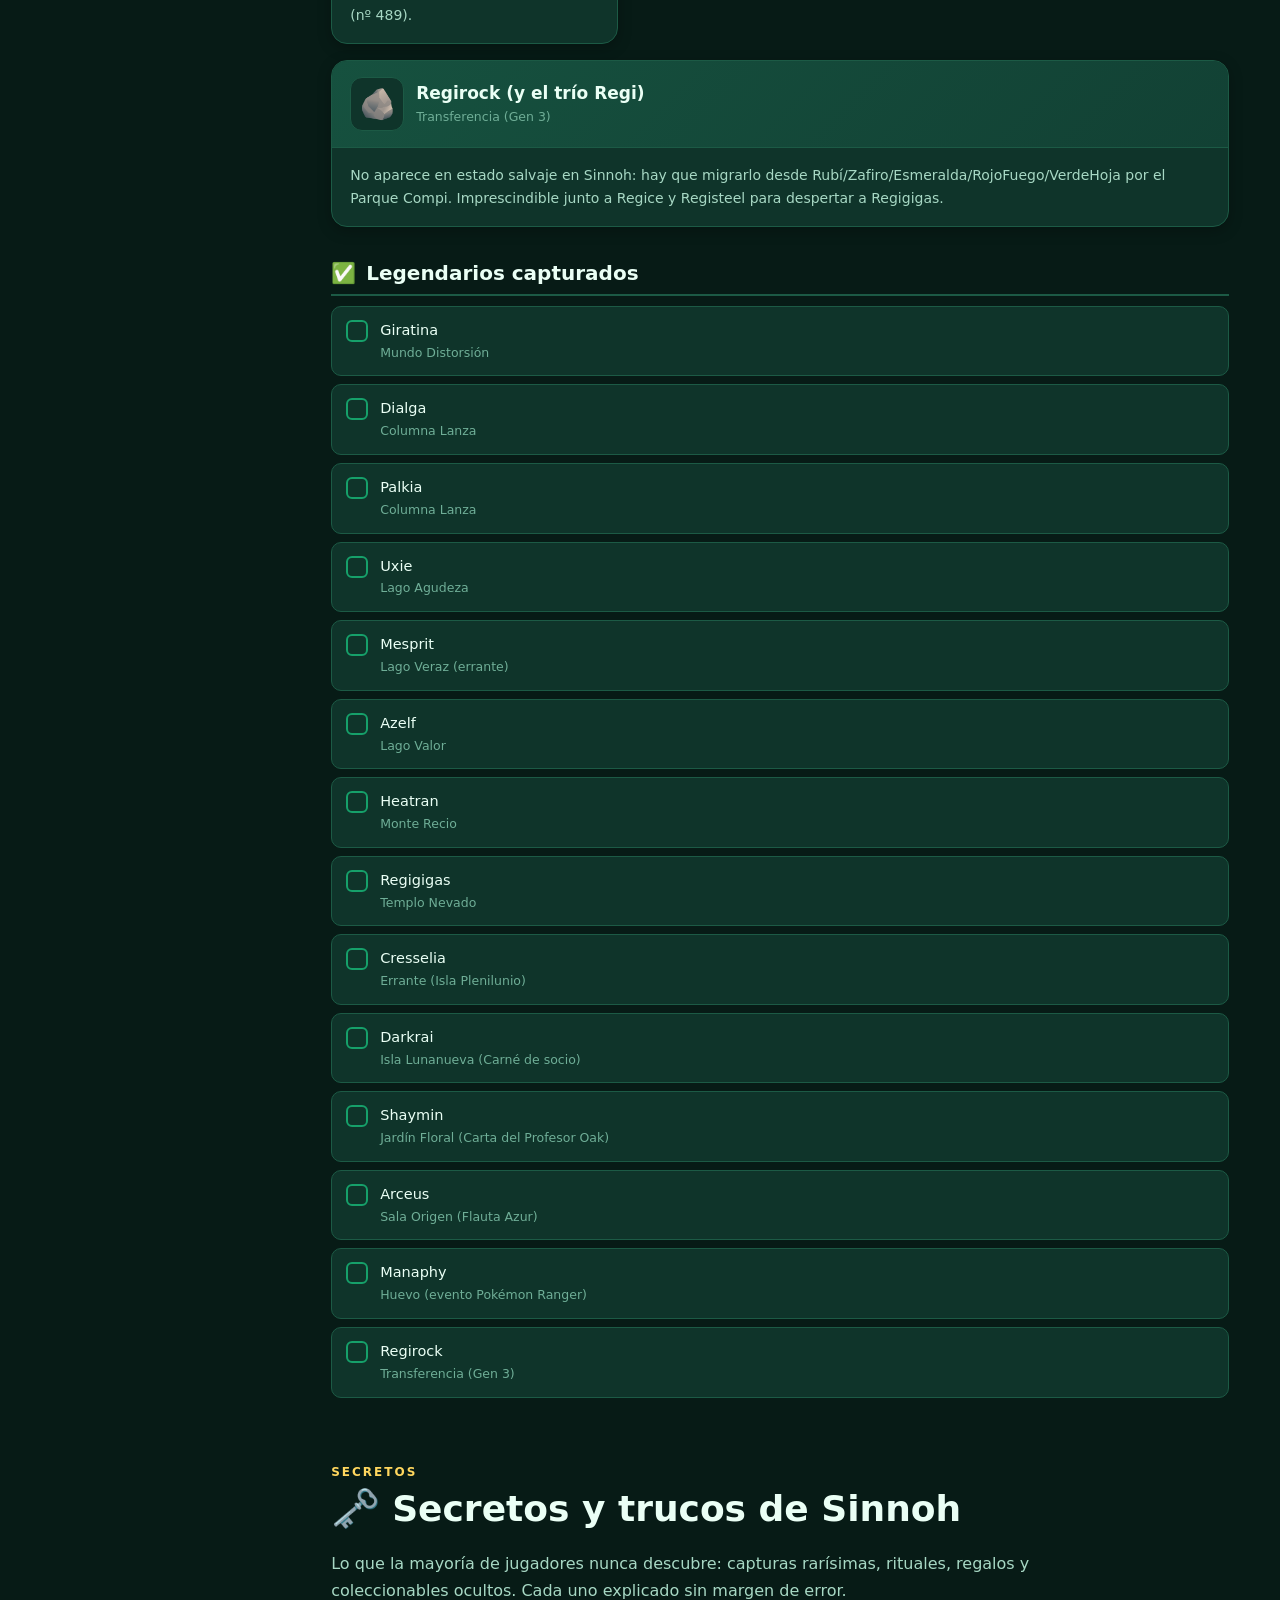
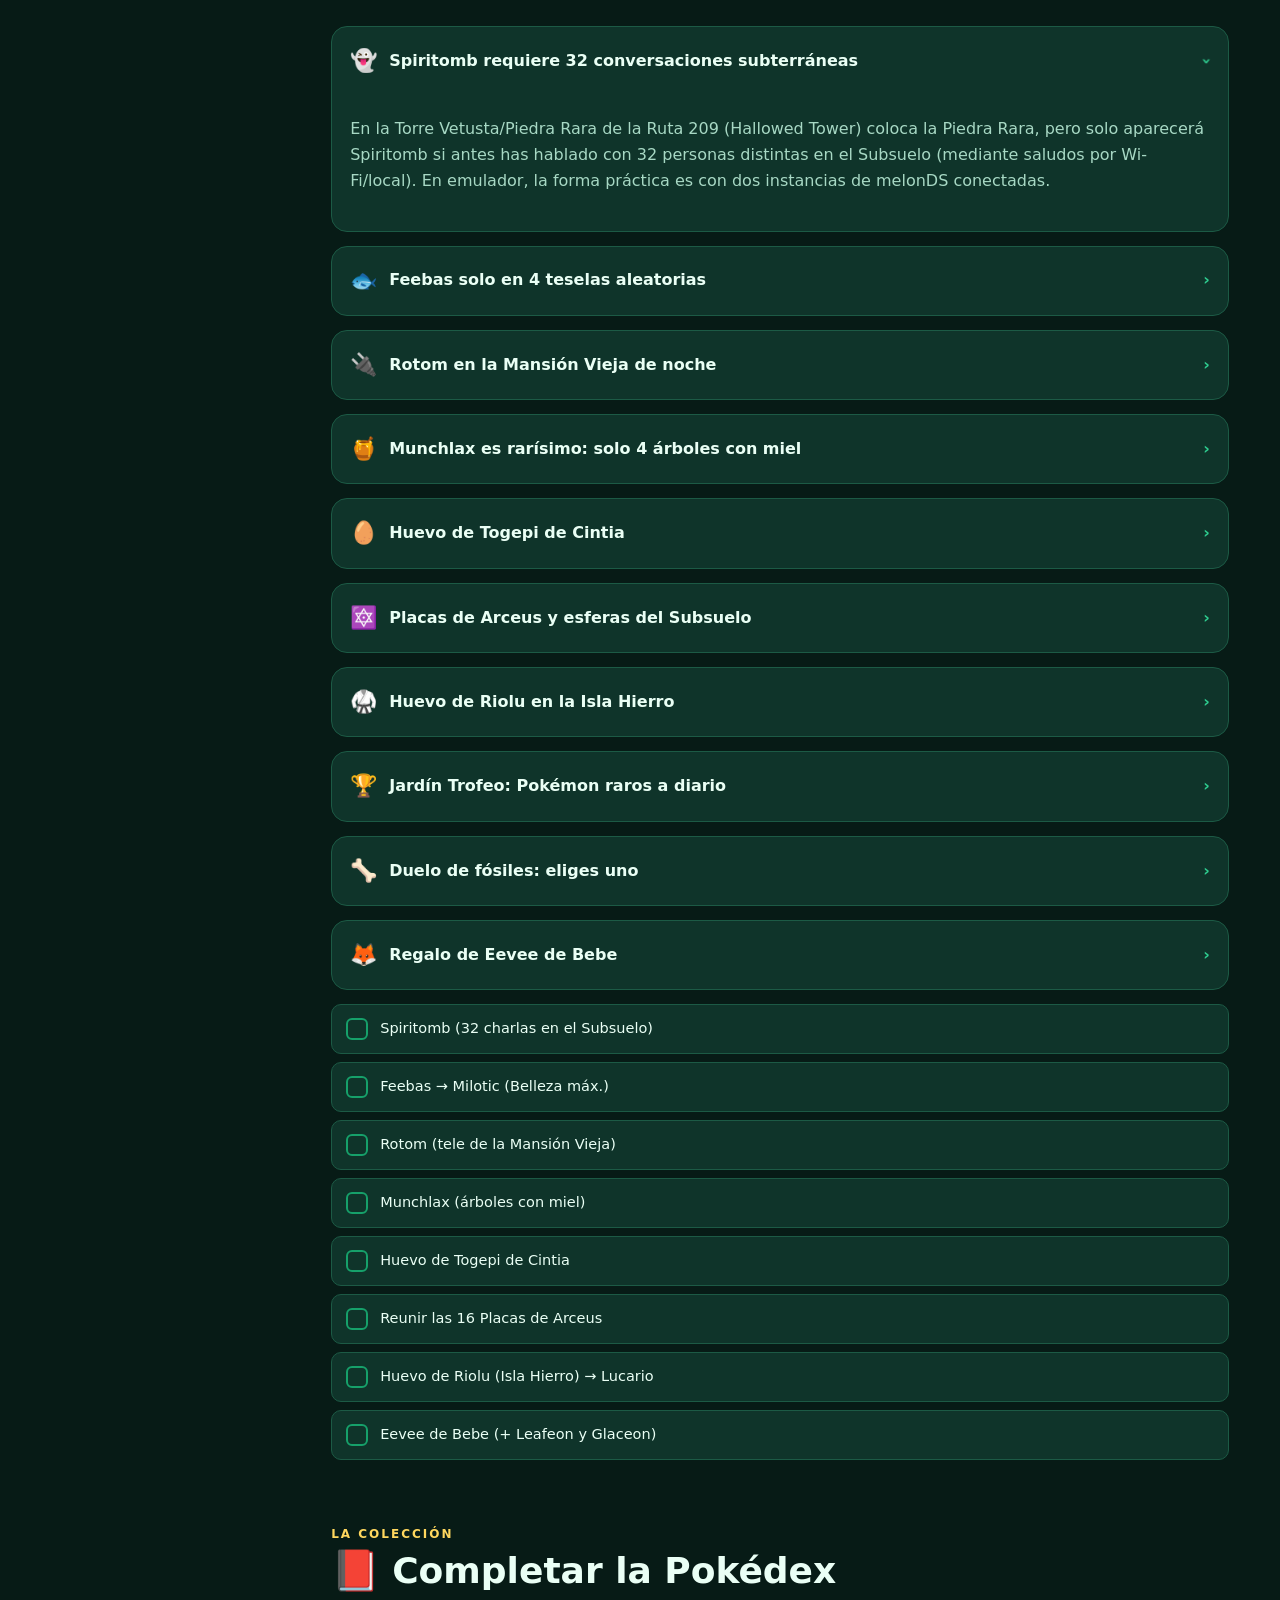
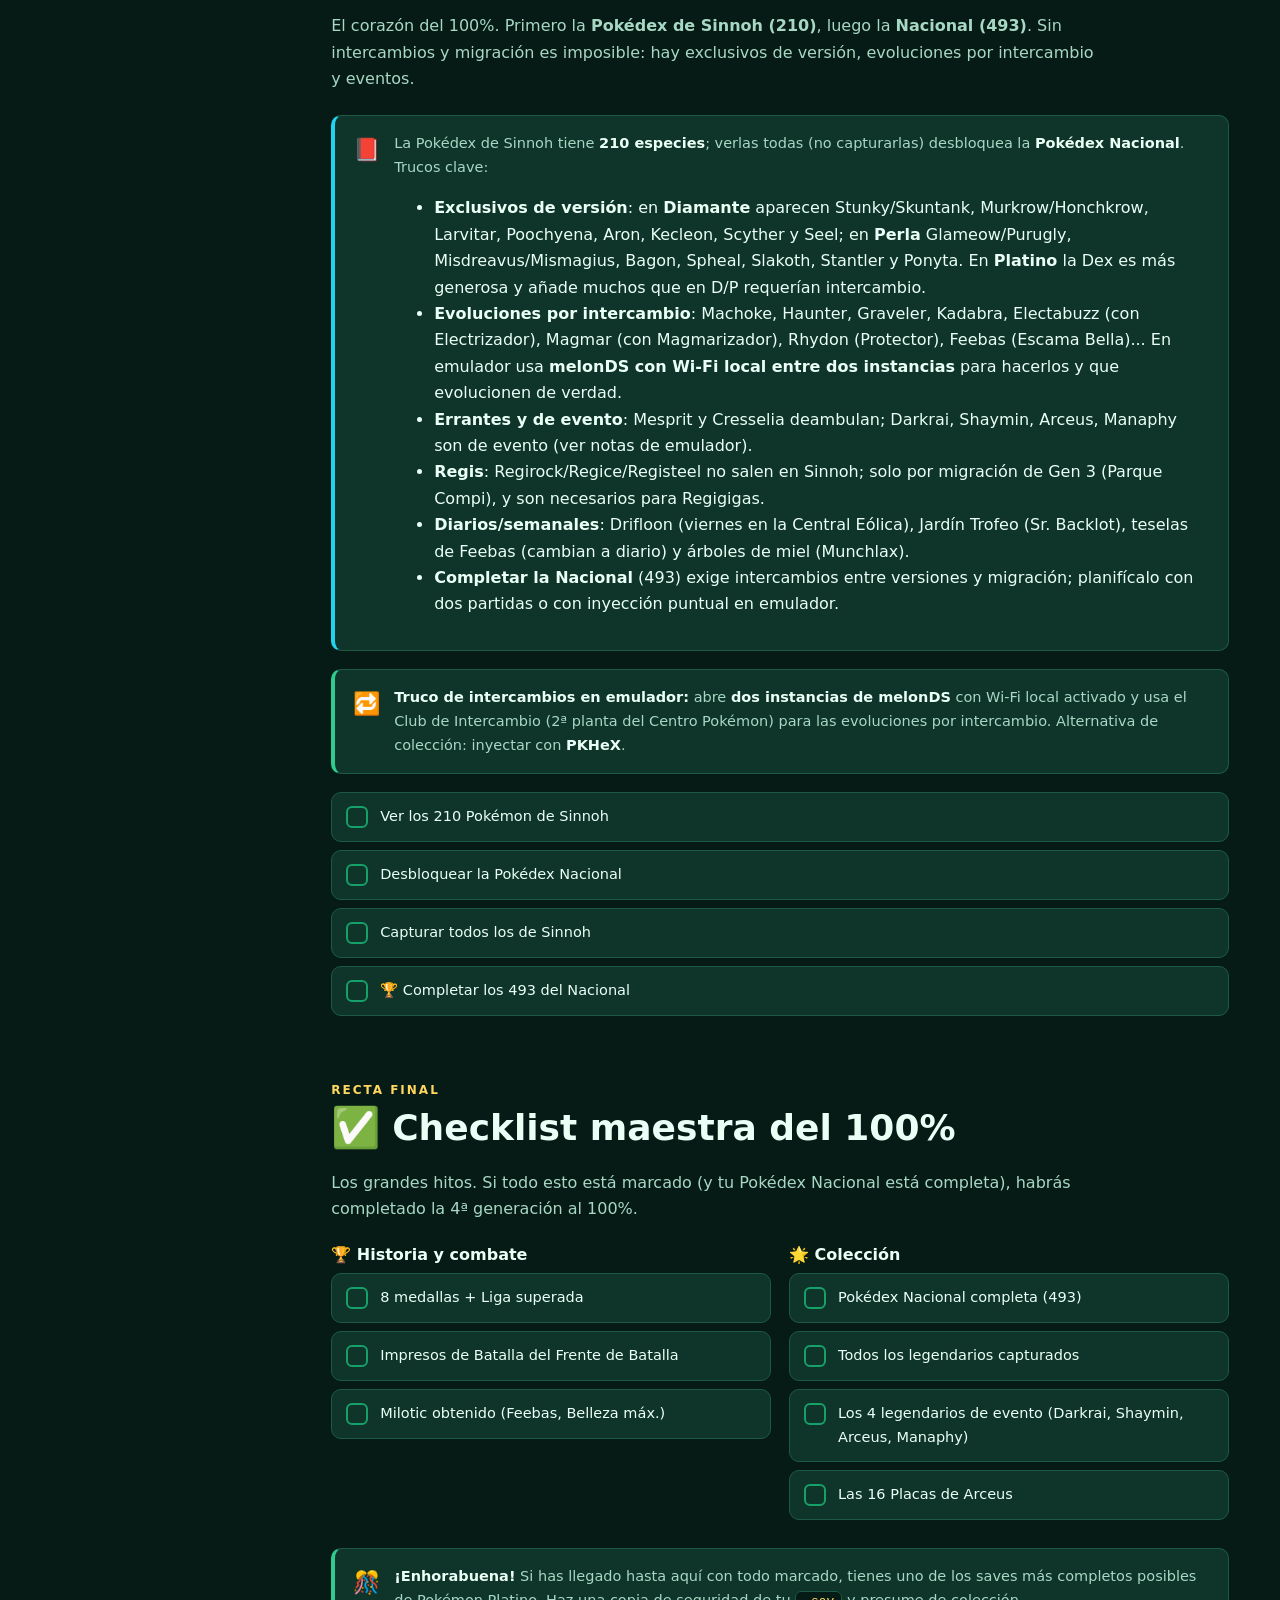
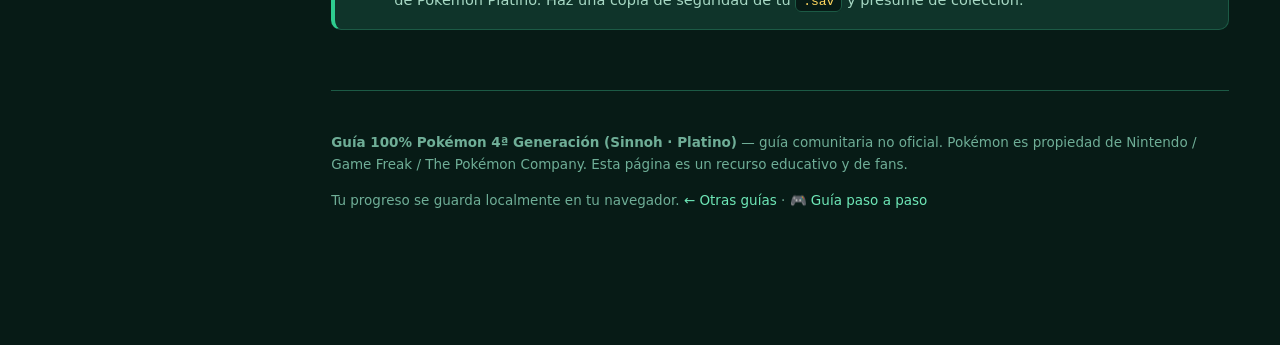
==== commit e0686bb2: "Corregir datos de la guía Gen 4 (Sinnoh) tras revisión - Niveles de gimnasios (Fausto/Floatzel Lv37," ====
--- a/gen4/index.html
+++ b/gen4/index.html
@@ -161,7 +161,7 @@
       <div class="accordion open">
         <div class="accordion__head"><span class="emo">🎟️</span> Objetos de evento (los legendarios "imposibles") <span class="chev">›</span></div>
         <div class="accordion__body"><div class="accordion__inner">
-          <p>La <b>Carta Especial</b> (Darkrai), la <b>Carta Botánica</b> (Shaymin), la <b>Flauta Azul</b> (Arceus), la <b>Llave Mágica</b> (formas de Rotom) y el <b>Huevo de Manaphy</b> nunca se distribuyeron de forma amplia. En emulador tienes dos caminos:</p>
+          <p>El <b>Carné de socio</b> (Darkrai), la <b>Carta del Profesor Oak</b> (Shaymin), la <b>Flauta Azur</b> (Arceus), la <b>Llave secreta</b> (formas de Rotom) y el <b>Huevo de Manaphy</b> nunca se distribuyeron de forma amplia. En emulador tienes dos caminos:</p>
           <ul>
             <li><b>PKHeX</b> (recomendado): abre tu partida guardada (.sav de DeSmuME/melonDS), añade el Objeto Clave (Member Card, Oak's Letter, Azure Flute, Secret Key) o inyecta el Huevo/Pokémon directamente, y guarda. Luego dispara el evento en el juego.</li>
             <li><b>Códigos Action Replay</b> en DeSmuME/DraStic (menú Cheats): existen códigos para dar los objetos de evento o forzar encuentros. Úsalos con cuidado y guarda copia del .sav antes.</li>
@@ -193,10 +193,10 @@
             <tr><td>1</td><td>Ciudad Pirita</td><td>Roco (Roark)</td><td><span class="type t-roca">Roca</span></td><td>Cranidos Lv14</td><td>Medalla Carbón · <span class="code">MT76 Trampa Rocas</span></td><td>Su Cranidos pega durísimo con Cabezazo Zen/Testarazo. Un Piplup con Burbuja o un Machop con Golpe Roca lo desmontan. Antes de retarlo baja a la Mina de Pirita y consigue un fósil (Cráneo o Coraza).</td></tr>
             <tr><td>2</td><td>Ciudad Vetusta</td><td>Gardenia</td><td><span class="type t-planta">Planta</span></td><td>Roserade Lv22</td><td>Medalla Bosque · <span class="code">MT86 Hierba Lazo</span></td><td>Roserade tiene Ojos Llorosos + Recurrente y puede envenenar. Lleva Fuego, Vuelo o Bicho. Un Ponyta (Ruta 206/211) o Staravia con Tornado hacen el trabajo.</td></tr>
             <tr><td>3</td><td>Ciudad Rocavelo</td><td>Brega (Maylene)</td><td><span class="type t-lucha">Lucha</span></td><td>Lucario Lv32</td><td>Medalla Adoquín · <span class="code">MT60 Puño Drenaje</span></td><td>Su Lucario usa Cabeza de Hierro y Esfera Aural. Tipos Psíquico (Kadabra), Voladores o Hadas... aquí un Volador rápido con Ala de Acero, o un Psíquico, dominan. Cuidado con el Meditite de subidón.</td></tr>
-            <tr><td>4</td><td>Ciudad Pantanal</td><td>Fausto (Crasher Wake)</td><td><span class="type t-agua">Agua</span></td><td>Floatzel Lv33</td><td>Medalla Ciénaga · <span class="code">MT55 Salmuera</span></td><td>Floatzel es rapidísimo con Aqua Jet. Roserade, Torterra o un Luxray con Colmillo Rayo lo barren. Ojo con su Gyarados y su Quagsire (inmune a Eléctrico).</td></tr>
+            <tr><td>4</td><td>Ciudad Pantanal</td><td>Fausto (Crasher Wake)</td><td><span class="type t-agua">Agua</span></td><td>Floatzel Lv37</td><td>Medalla Ciénaga · <span class="code">MT55 Salmuera</span></td><td>Floatzel es rapidísimo con Aqua Jet. Roserade, Torterra o un Luxray con Colmillo Rayo lo barren. Ojo con su Gyarados y su Quagsire (inmune a Eléctrico).</td></tr>
             <tr><td>5</td><td>Ciudad Corazón</td><td>Fantina</td><td><span class="type t-fantasma">Fantasma</span></td><td>Mismagius Lv36</td><td>Medalla Reliquia · <span class="code">MT65 Garra Umbría</span></td><td>En Platino es el 5º gimnasio. Mismagius abusa de Bola Sombra y Confusión. Lleva un Siniestro (Stunky/Skuntank) para Mordisco/Triturar sin recibir daño, o tu propio Fantasma.</td></tr>
-            <tr><td>6</td><td>Ciudad Canal</td><td>Acerón (Byron)</td><td><span class="type t-acero">Acero</span></td><td>Bastiodon Lv39</td><td>Medalla Mina · <span class="code">MT91 Foco Resplandor</span></td><td>Bastiodon es un muro Roca/Acero. Machacálo con Lucha (Lucario/Machoke), Tierra (Terremoto de Hippowdon) o Fuego. Su Steelix también cae ante Agua/Tierra.</td></tr>
-            <tr><td>7</td><td>Ciudad Nevada</td><td>Inverna (Candice)</td><td><span class="type t-hielo">Hielo</span></td><td>Froslass Lv42</td><td>Medalla Carámbano · <span class="code">MT72 Alud</span></td><td>Froslass (Hielo/Fantasma) es frágil pero rápida con Ventisca. Su Medicham golpea fuerte con Puño Fuego. Lleva Fuego, Acero o Lucha; un Infernape aquí es oro.</td></tr>
+            <tr><td>6</td><td>Ciudad Canal</td><td>Acerón (Byron)</td><td><span class="type t-acero">Acero</span></td><td>Bastiodon Lv41</td><td>Medalla Mina · <span class="code">MT91 Foco Resplandor</span></td><td>Bastiodon es un muro Roca/Acero. Machacálo con Lucha (Lucario/Machoke), Tierra (Terremoto de Hippowdon) o Fuego. Su Steelix también cae ante Agua/Tierra.</td></tr>
+            <tr><td>7</td><td>Ciudad Nevada</td><td>Inverna (Candice)</td><td><span class="type t-hielo">Hielo</span></td><td>Froslass Lv44</td><td>Medalla Carámbano · <span class="code">MT72 Alud</span></td><td>Froslass (Hielo/Fantasma) es frágil pero rápida con Ventisca. Su Abomasnow (Planta/Hielo) es 4× débil al Fuego. Lleva Fuego, Acero o Lucha; un Infernape aquí es oro.</td></tr>
             <tr><td>8</td><td>Ciudad Marina</td><td>Lectro (Volkner)</td><td><span class="type t-electrico">Eléctrico</span></td><td>Electivire Lv50</td><td>Medalla Faro · <span class="code">MT57 Rayo Carga</span></td><td>Electivire lleva Puño Trueno y Tierra Viva para tus Pokémon Tierra. Un Torterra o un Hippowdon (inmunes a Eléctrico y con Terremoto) lo destrozan; cuidado con su Luxray.</td></tr>
           </tbody>
         </table>
@@ -232,7 +232,7 @@
         </div>
         <div class="mon-card">
           <div class="mon-card__head"><div class="mon-card__sprite">🏜️</div><div><div class="mon-card__name">Bea (Bertha)</div><div class="mon-card__loc">Alto Mando 2 · <span class="type t-tierra">Tierra</span></div></div></div>
-          <div class="mon-card__body"><ul><li>Equipo: Rhyperior Lv55 (as), Gliscor Lv53, Hippowdon Lv52, Golem Lv52, Whiscash Lv50.</li><li><b>Consejo:</b> Todo cae ante Agua y Planta. Torterra/Roserade con Energibola o un buen Hidrobomba limpian el equipo. Gliscor es Tierra/Volador, así que Hielo lo fulmina.</li></ul></div>
+          <div class="mon-card__body"><ul><li>Equipo: Hippowdon Lv55 (as), Gliscor Lv53, Golem Lv52, Rhyperior Lv52, Whiscash Lv50.</li><li><b>Consejo:</b> Todo cae ante Agua y Planta. Torterra/Roserade con Energibola o un buen Hidrobomba limpian el equipo. Gliscor es Tierra/Volador, así que Hielo lo fulmina.</li></ul></div>
         </div>
         <div class="mon-card">
           <div class="mon-card__head"><div class="mon-card__sprite">🔥</div><div><div class="mon-card__name">Fento (Flint)</div><div class="mon-card__loc">Alto Mando 3 · <span class="type t-fuego">Fuego</span></div></div></div>
@@ -291,14 +291,14 @@
       <div class="grid grid--3">
         <div class="mon-card"><div class="mon-card__head"><div class="mon-card__sprite">🌋</div><div><div class="mon-card__name">Heatran</div><div class="mon-card__loc">Monte Recio · Lv50</div></div></div><div class="mon-card__body">Postgame en la Isla Batalla. Cruza el Monte Recio ayudando a Buck; cuando él coge el Magma Stone, Heatran aparece donde estaba la piedra. Guarda antes de tocarlo.</div></div>
         <div class="mon-card"><div class="mon-card__head"><div class="mon-card__sprite">🗿</div><div><div class="mon-card__name">Regigigas</div><div class="mon-card__loc">Templo Nevado · Lv1</div></div></div><div class="mon-card__body">Necesitas a Regirock, Regice y Registeel en el equipo (transferidos de la Gen 3). Con los tres, baja al fondo del Templo Nevado y despertará Regigigas a Lv1.</div></div>
-        <div class="mon-card"><div class="mon-card__head"><div class="mon-card__sprite">🌙</div><div><div class="mon-card__name">Cresselia</div><div class="mon-card__loc">Deambula (Isla Luna Llena) · Lv50</div></div></div><div class="mon-card__body">Habla con la niña enferma en Ciudad Canal y luego con el marinero para ir a la Isla Luna Llena. Allí Cresselia deja la Pluma Lunar y empieza a deambular por Sinnoh. Cázala con Bola Veloz + Bucle Falso.</div></div>
+        <div class="mon-card"><div class="mon-card__head"><div class="mon-card__sprite">🌙</div><div><div class="mon-card__name">Cresselia</div><div class="mon-card__loc">Deambula (Isla Plenilunio) · Lv50</div></div></div><div class="mon-card__body">Habla con la niña enferma en Ciudad Canal y luego con el marinero para ir a la Isla Plenilunio. Allí Cresselia deja la Pluma Lunar y empieza a deambular por Sinnoh. Cázala con Bola Veloz + Bucle Falso.</div></div>
       </div>
 
       <h3><span class="emo">🎟️</span> Legendarios de evento</h3>
       <div class="grid grid--2">
-        <div class="mon-card"><div class="mon-card__head"><div class="mon-card__sprite">😴</div><div><div class="mon-card__name">Darkrai</div><div class="mon-card__loc">Isla Novilunio · Lv50</div></div></div><div class="mon-card__body">Evento: necesitas la Carta Especial (Member Card). Con ella, el marinero de Ciudad Canal te lleva a la Isla Novilunio, donde Darkrai duerme junto al árbol. En emulador se obtiene con código Action Replay o inyectando el objeto con PKHeX.</div></div>
-        <div class="mon-card"><div class="mon-card__head"><div class="mon-card__sprite">🌼</div><div><div class="mon-card__name">Shaymin</div><div class="mon-card__loc">Jardín Floral · Lv30</div></div></div><div class="mon-card__body">Evento: con la Carta Botánica (Oak's Letter), el Prof. Oak te lleva a la Ruta 224 y desbloquea el Jardín Floral tras la caseta. En emulador, usa código de evento o inyecta la Carta Botánica.</div></div>
-        <div class="mon-card"><div class="mon-card__head"><div class="mon-card__sprite">✨</div><div><div class="mon-card__name">Arceus</div><div class="mon-card__loc">Sala Origen · Lv80</div></div></div><div class="mon-card__body">Evento: con la Flauta Azul (Azure Flute), sube a la Columna Lanza y tócala para abrir la escalera a la Sala Origen. En emulador se consigue con Action Replay o inyectando el objeto; sin él, es inaccesible legítimamente.</div></div>
+        <div class="mon-card"><div class="mon-card__head"><div class="mon-card__sprite">😴</div><div><div class="mon-card__name">Darkrai</div><div class="mon-card__loc">Isla Lunanueva · Lv50</div></div></div><div class="mon-card__body">Evento: necesitas el Carné de socio (Member Card). Con él, el marinero de Ciudad Canal te lleva a la Isla Lunanueva, donde Darkrai duerme junto al árbol. En emulador se obtiene con código Action Replay o inyectando el objeto con PKHeX.</div></div>
+        <div class="mon-card"><div class="mon-card__head"><div class="mon-card__sprite">🌼</div><div><div class="mon-card__name">Shaymin</div><div class="mon-card__loc">Jardín Floral · Lv30</div></div></div><div class="mon-card__body">Evento: con la Carta del Profesor Oak (Oak's Letter), el Prof. Oak te lleva a la Ruta 224 y desbloquea el Jardín Floral tras la caseta. En emulador, usa código de evento o inyecta la Carta del Profesor Oak.</div></div>
+        <div class="mon-card"><div class="mon-card__head"><div class="mon-card__sprite">✨</div><div><div class="mon-card__name">Arceus</div><div class="mon-card__loc">Sala Origen · Lv80</div></div></div><div class="mon-card__body">Evento: con la Flauta Azur (Azure Flute), sube a la Columna Lanza y tócala para abrir la escalera a la Sala Origen. En emulador se consigue con Action Replay o inyectando el objeto; sin él, es inaccesible legítimamente.</div></div>
         <div class="mon-card"><div class="mon-card__head"><div class="mon-card__sprite">🐣</div><div><div class="mon-card__name">Manaphy</div><div class="mon-card__loc">Huevo (evento Pokémon Ranger) · Lv1</div></div></div><div class="mon-card__body">Se obtenía enviando el Huevo de Manaphy desde Pokémon Ranger. En emulador, inyecta el Huevo/Manaphy con PKHeX. Al criarlo con Ditto produce a Phione (nº 489).</div></div>
       </div>
 
@@ -314,10 +314,10 @@
         <li><label class="check-item" data-key="g4-leg-azelf" data-cat="legendarios"><input type="checkbox"><span class="box">✓</span><span class="label">Azelf <small>Lago Valor</small></span></label></li>
         <li><label class="check-item" data-key="g4-leg-heatran" data-cat="legendarios"><input type="checkbox"><span class="box">✓</span><span class="label">Heatran <small>Monte Recio</small></span></label></li>
         <li><label class="check-item" data-key="g4-leg-regigigas" data-cat="legendarios"><input type="checkbox"><span class="box">✓</span><span class="label">Regigigas <small>Templo Nevado</small></span></label></li>
-        <li><label class="check-item" data-key="g4-leg-cresselia" data-cat="legendarios"><input type="checkbox"><span class="box">✓</span><span class="label">Cresselia <small>Errante (Isla Luna Llena)</small></span></label></li>
-        <li><label class="check-item" data-key="g4-leg-darkrai" data-cat="legendarios"><input type="checkbox"><span class="box">✓</span><span class="label">Darkrai <small>Isla Novilunio (Carta Especial)</small></span></label></li>
-        <li><label class="check-item" data-key="g4-leg-shaymin" data-cat="legendarios"><input type="checkbox"><span class="box">✓</span><span class="label">Shaymin <small>Jardín Floral (Carta Botánica)</small></span></label></li>
-        <li><label class="check-item" data-key="g4-leg-arceus" data-cat="legendarios"><input type="checkbox"><span class="box">✓</span><span class="label">Arceus <small>Sala Origen (Flauta Azul)</small></span></label></li>
+        <li><label class="check-item" data-key="g4-leg-cresselia" data-cat="legendarios"><input type="checkbox"><span class="box">✓</span><span class="label">Cresselia <small>Errante (Isla Plenilunio)</small></span></label></li>
+        <li><label class="check-item" data-key="g4-leg-darkrai" data-cat="legendarios"><input type="checkbox"><span class="box">✓</span><span class="label">Darkrai <small>Isla Lunanueva (Carné de socio)</small></span></label></li>
+        <li><label class="check-item" data-key="g4-leg-shaymin" data-cat="legendarios"><input type="checkbox"><span class="box">✓</span><span class="label">Shaymin <small>Jardín Floral (Carta del Profesor Oak)</small></span></label></li>
+        <li><label class="check-item" data-key="g4-leg-arceus" data-cat="legendarios"><input type="checkbox"><span class="box">✓</span><span class="label">Arceus <small>Sala Origen (Flauta Azur)</small></span></label></li>
         <li><label class="check-item" data-key="g4-leg-manaphy" data-cat="legendarios"><input type="checkbox"><span class="box">✓</span><span class="label">Manaphy <small>Huevo (evento Pokémon Ranger)</small></span></label></li>
         <li><label class="check-item" data-key="g4-leg-regirock" data-cat="legendarios"><input type="checkbox"><span class="box">✓</span><span class="label">Regirock <small>Transferencia (Gen 3)</small></span></label></li>
       </ul>
@@ -348,7 +348,7 @@
       <div class="accordion">
         <div class="accordion__head"><span class="emo">🔌</span> Rotom en la Mansión Vieja de noche <span class="chev">›</span></div>
         <div class="accordion__body"><div class="accordion__inner">
-          <p>En el Bosque Vetusto, la Mansión Vieja tiene una tele en una sala del fondo. Interactúa con ella de noche (tras la Pokédex Nacional) para enfrentar y capturar a Rotom (Lv15). Sus formas alternativas se desbloquean con la Llave Mágica en la Central Eólica.</p>
+          <p>En el Bosque Vetusto, la Mansión Vieja tiene una tele en una sala del fondo. Interactúa con ella de noche para enfrentar y capturar a Rotom (Lv20). En Platino está disponible desde media partida (tras la Medalla Bosque y con Corte), sin necesidad de la Pokédex Nacional. Sus formas alternativas se desbloquean con la Llave secreta en el Edificio Galáctico de Ciudad Vetusta.</p>
         </div></div>
       </div>
 
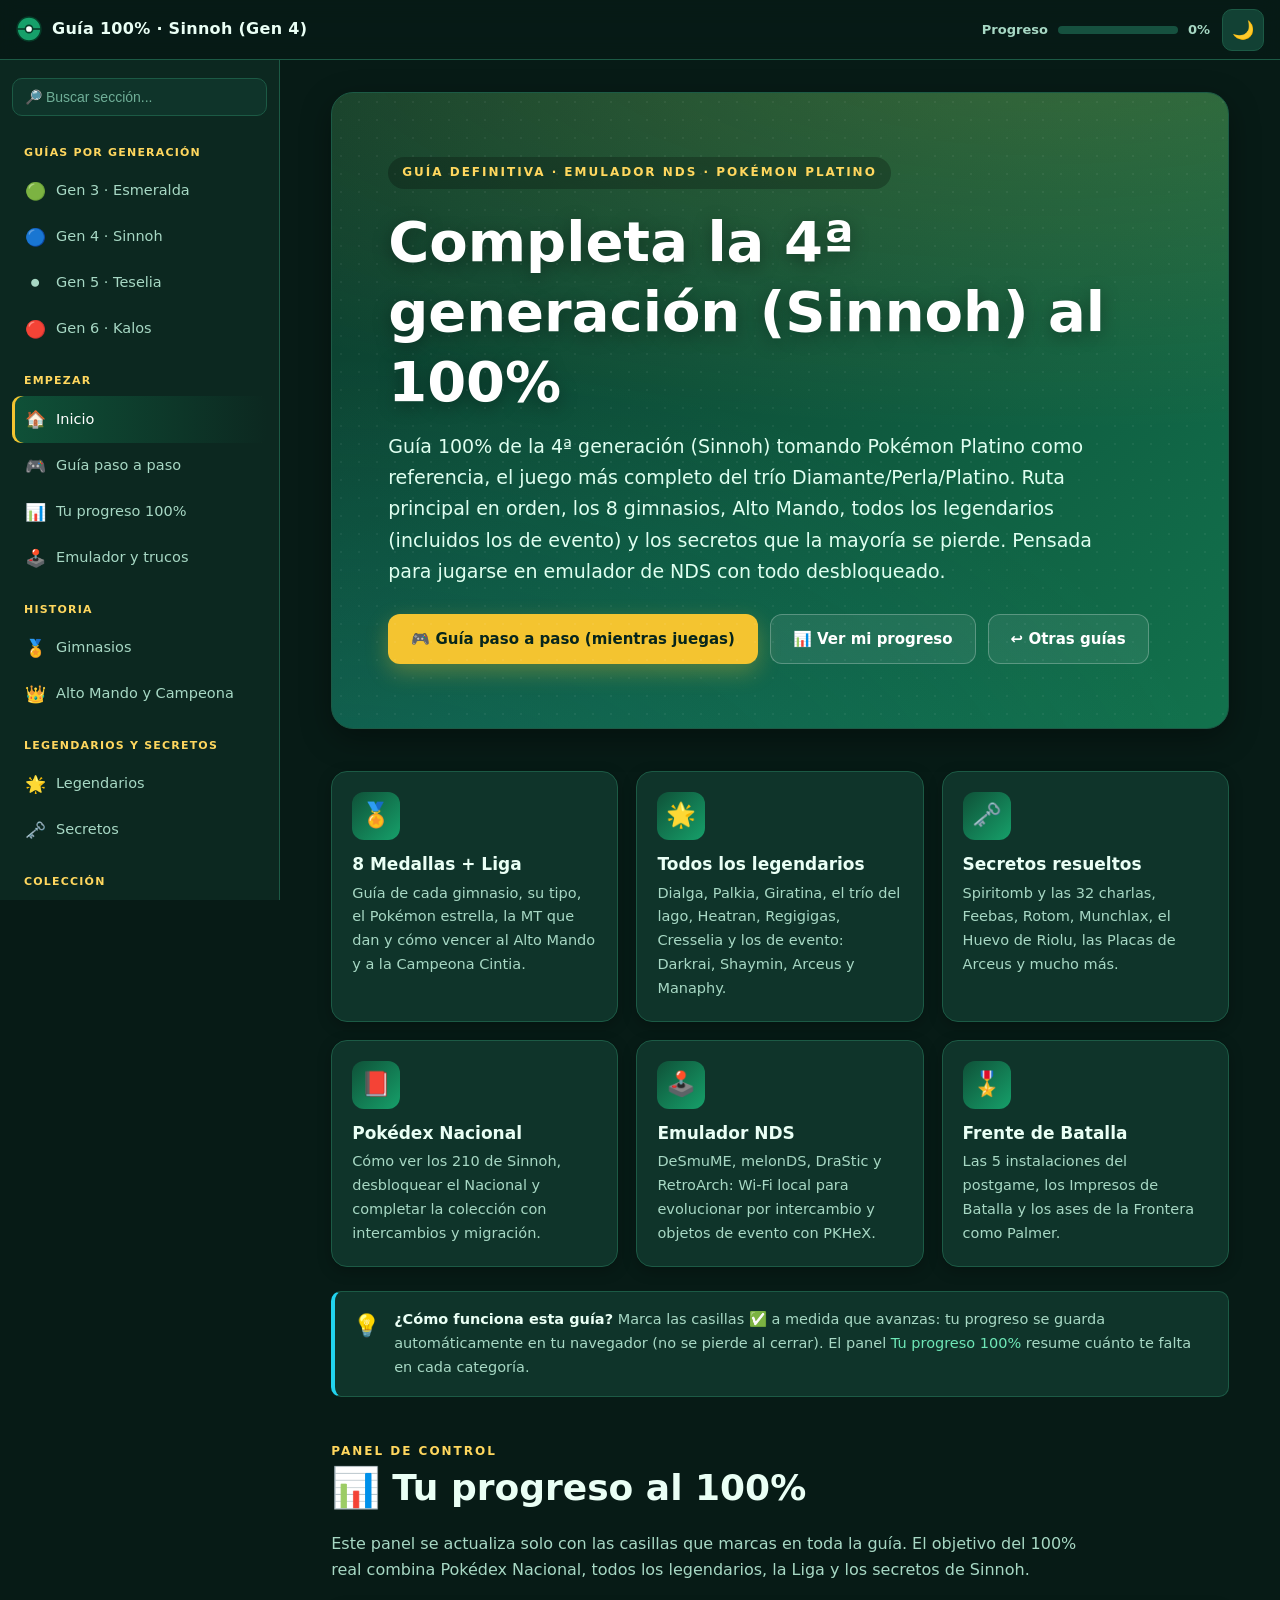
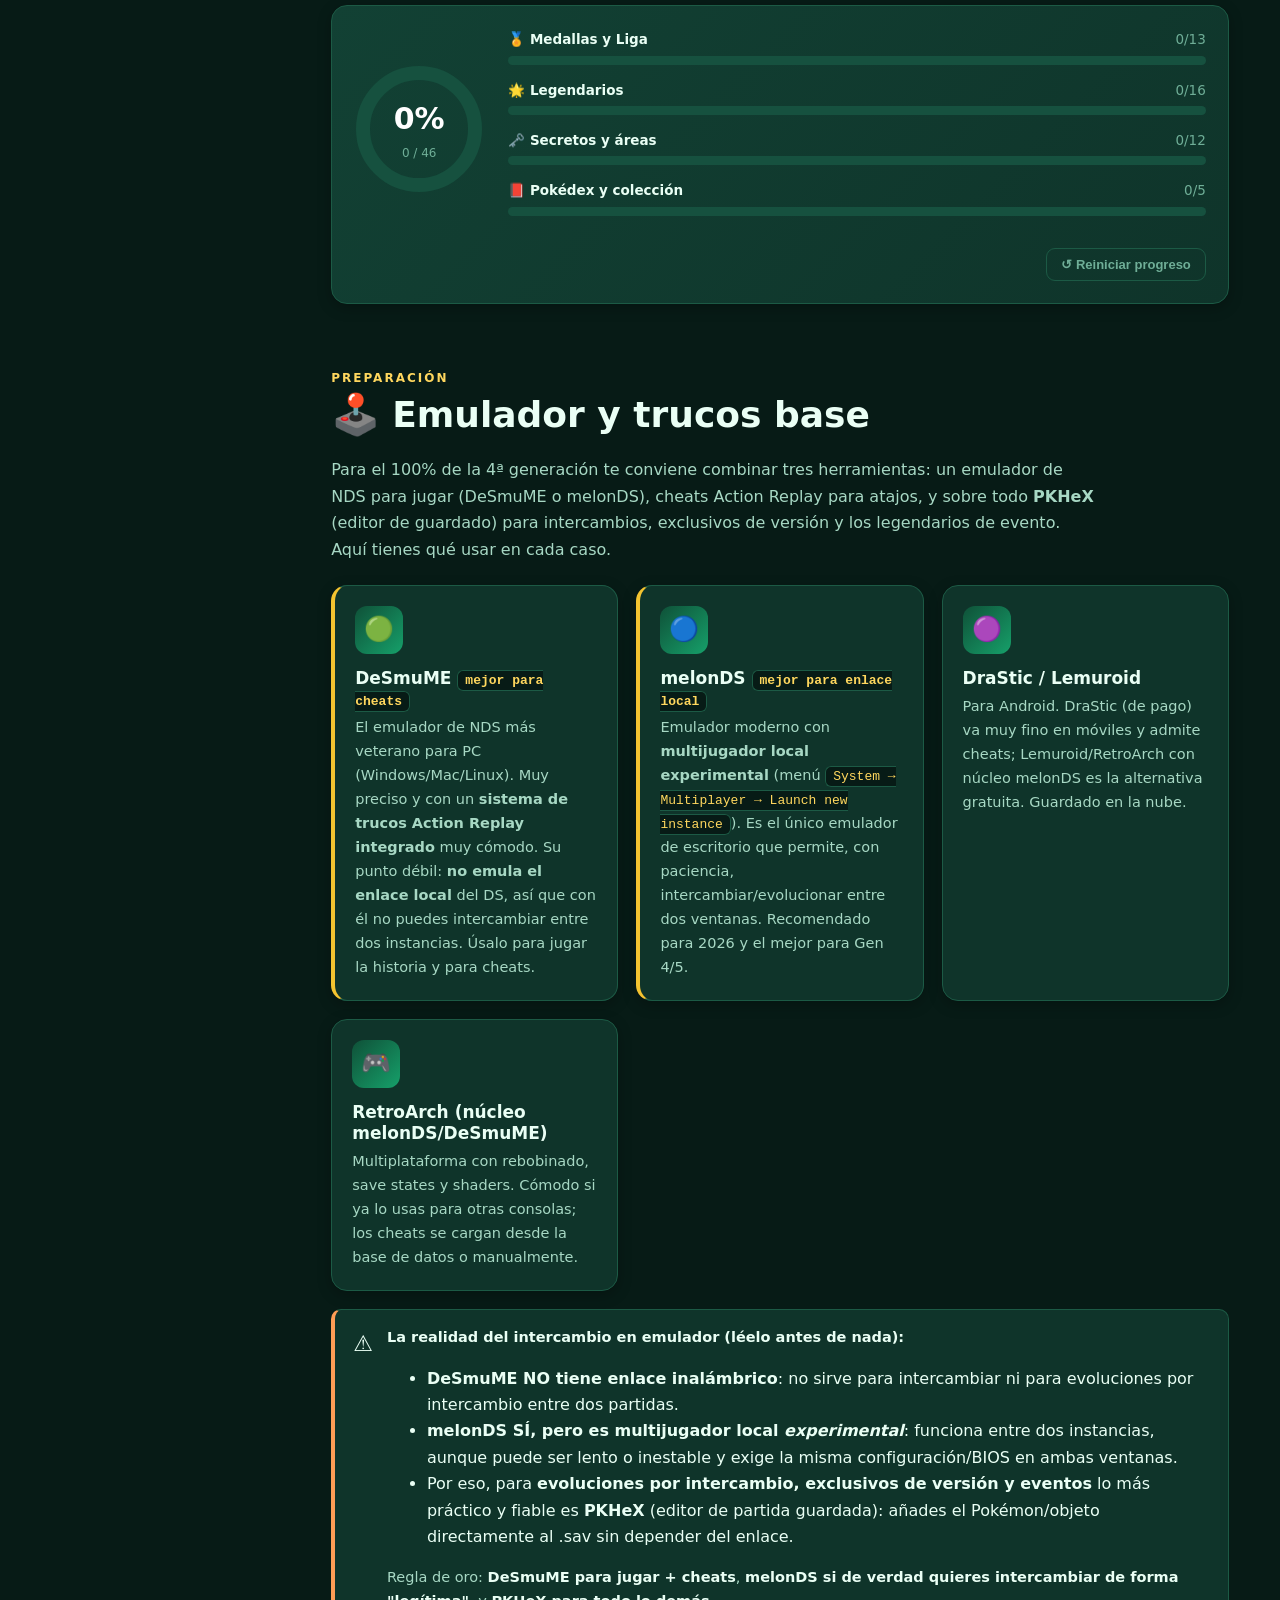
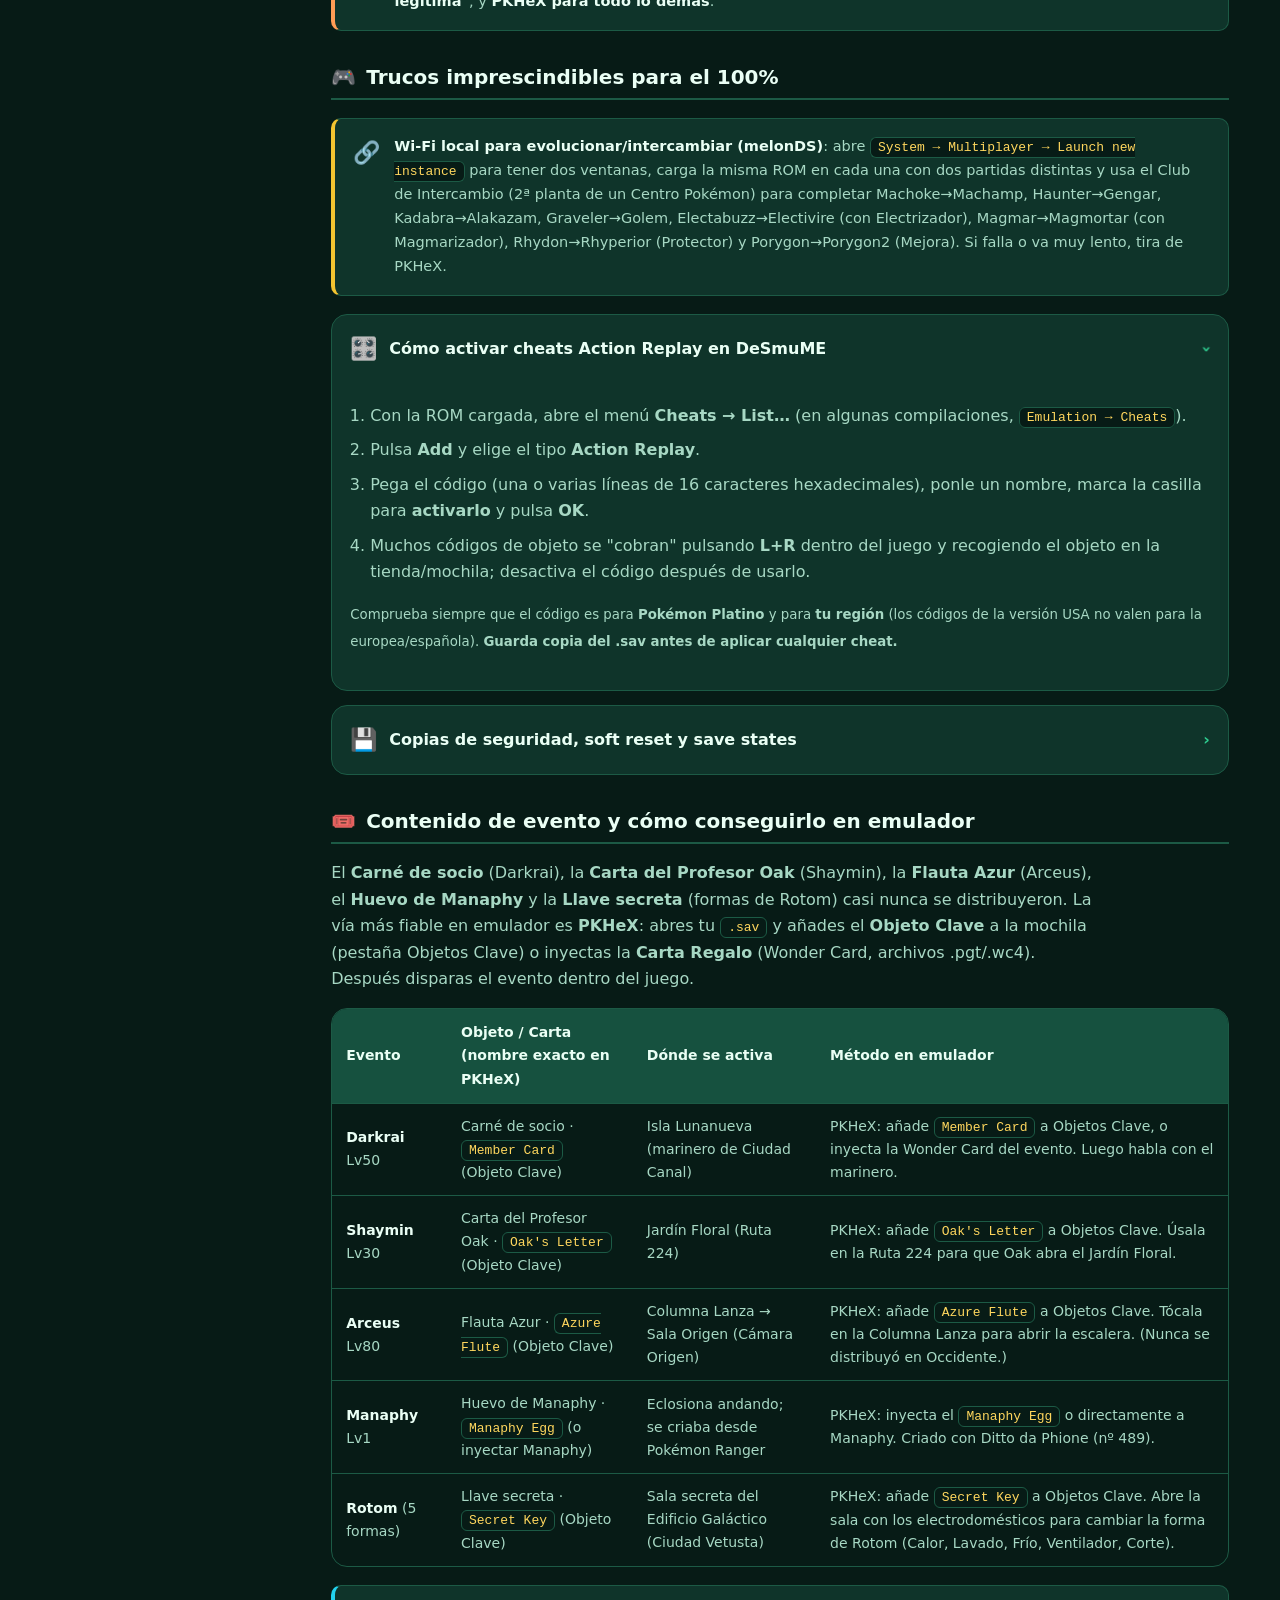
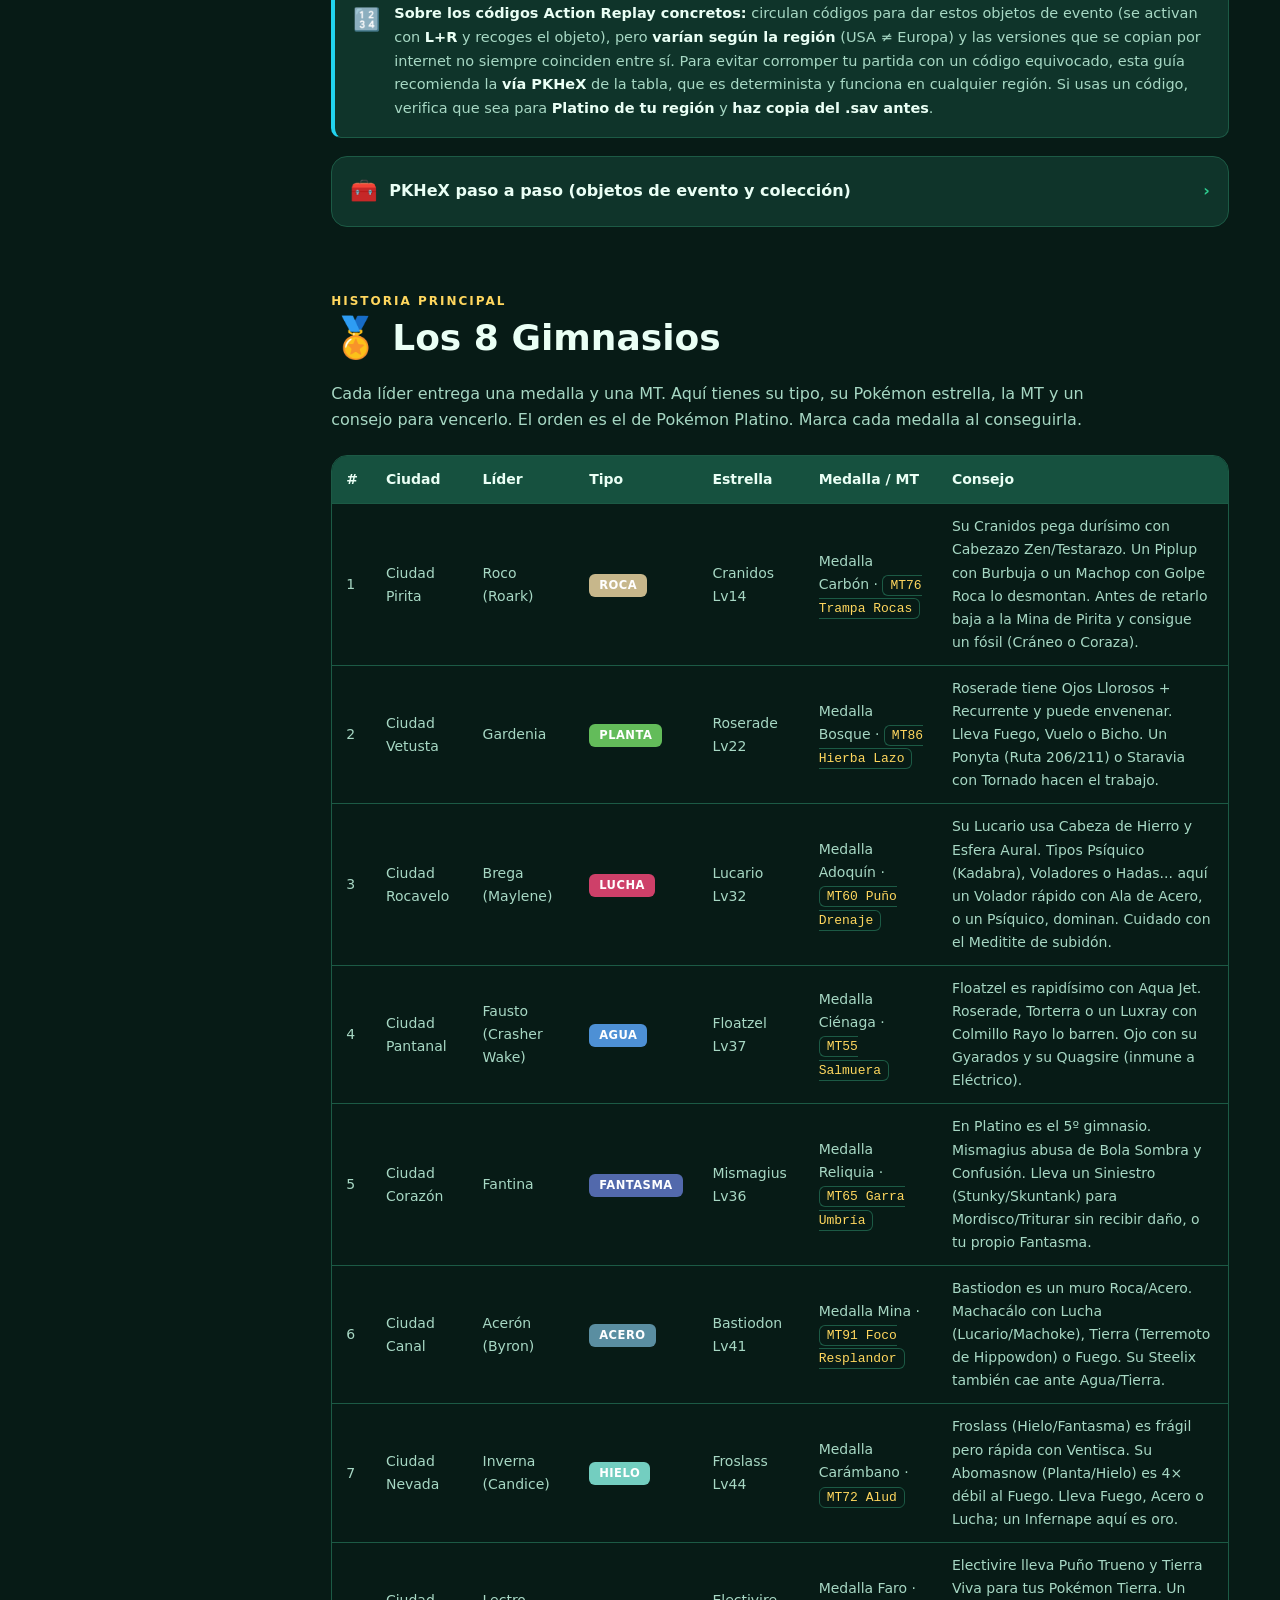
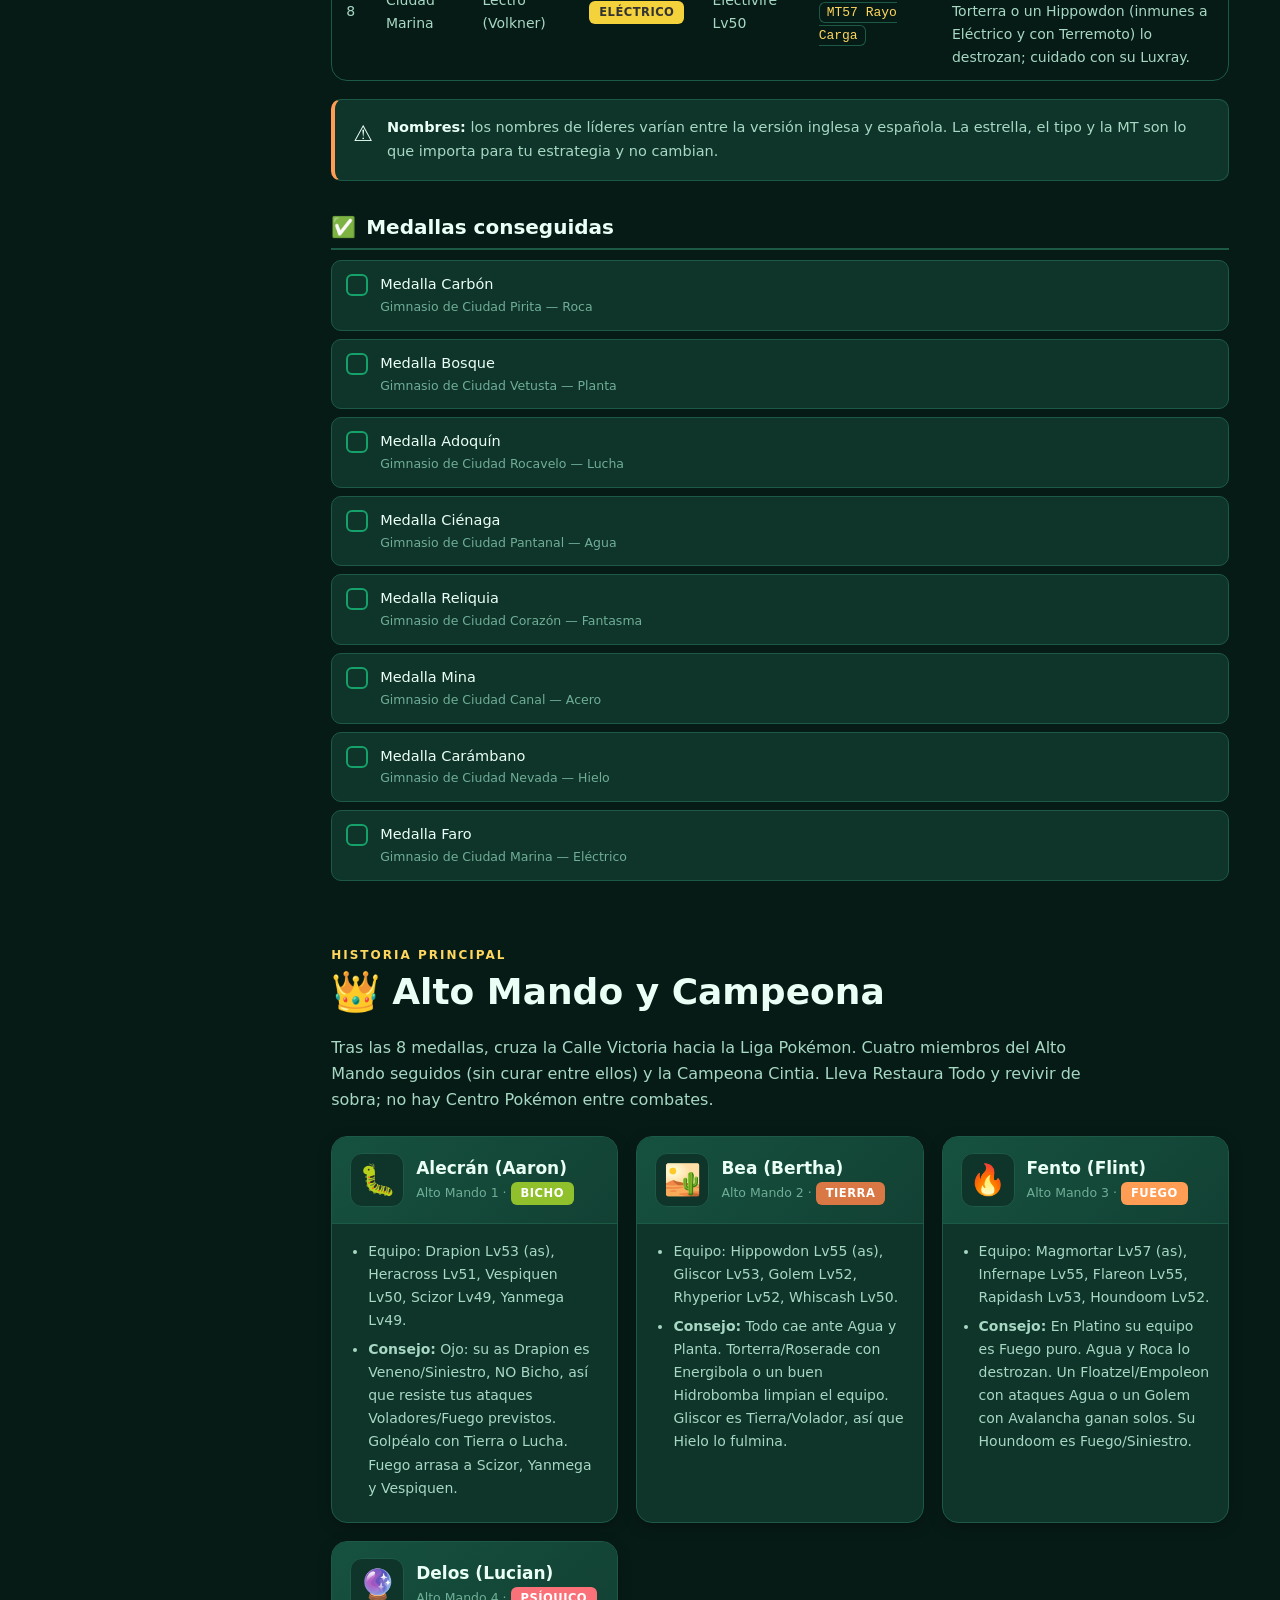
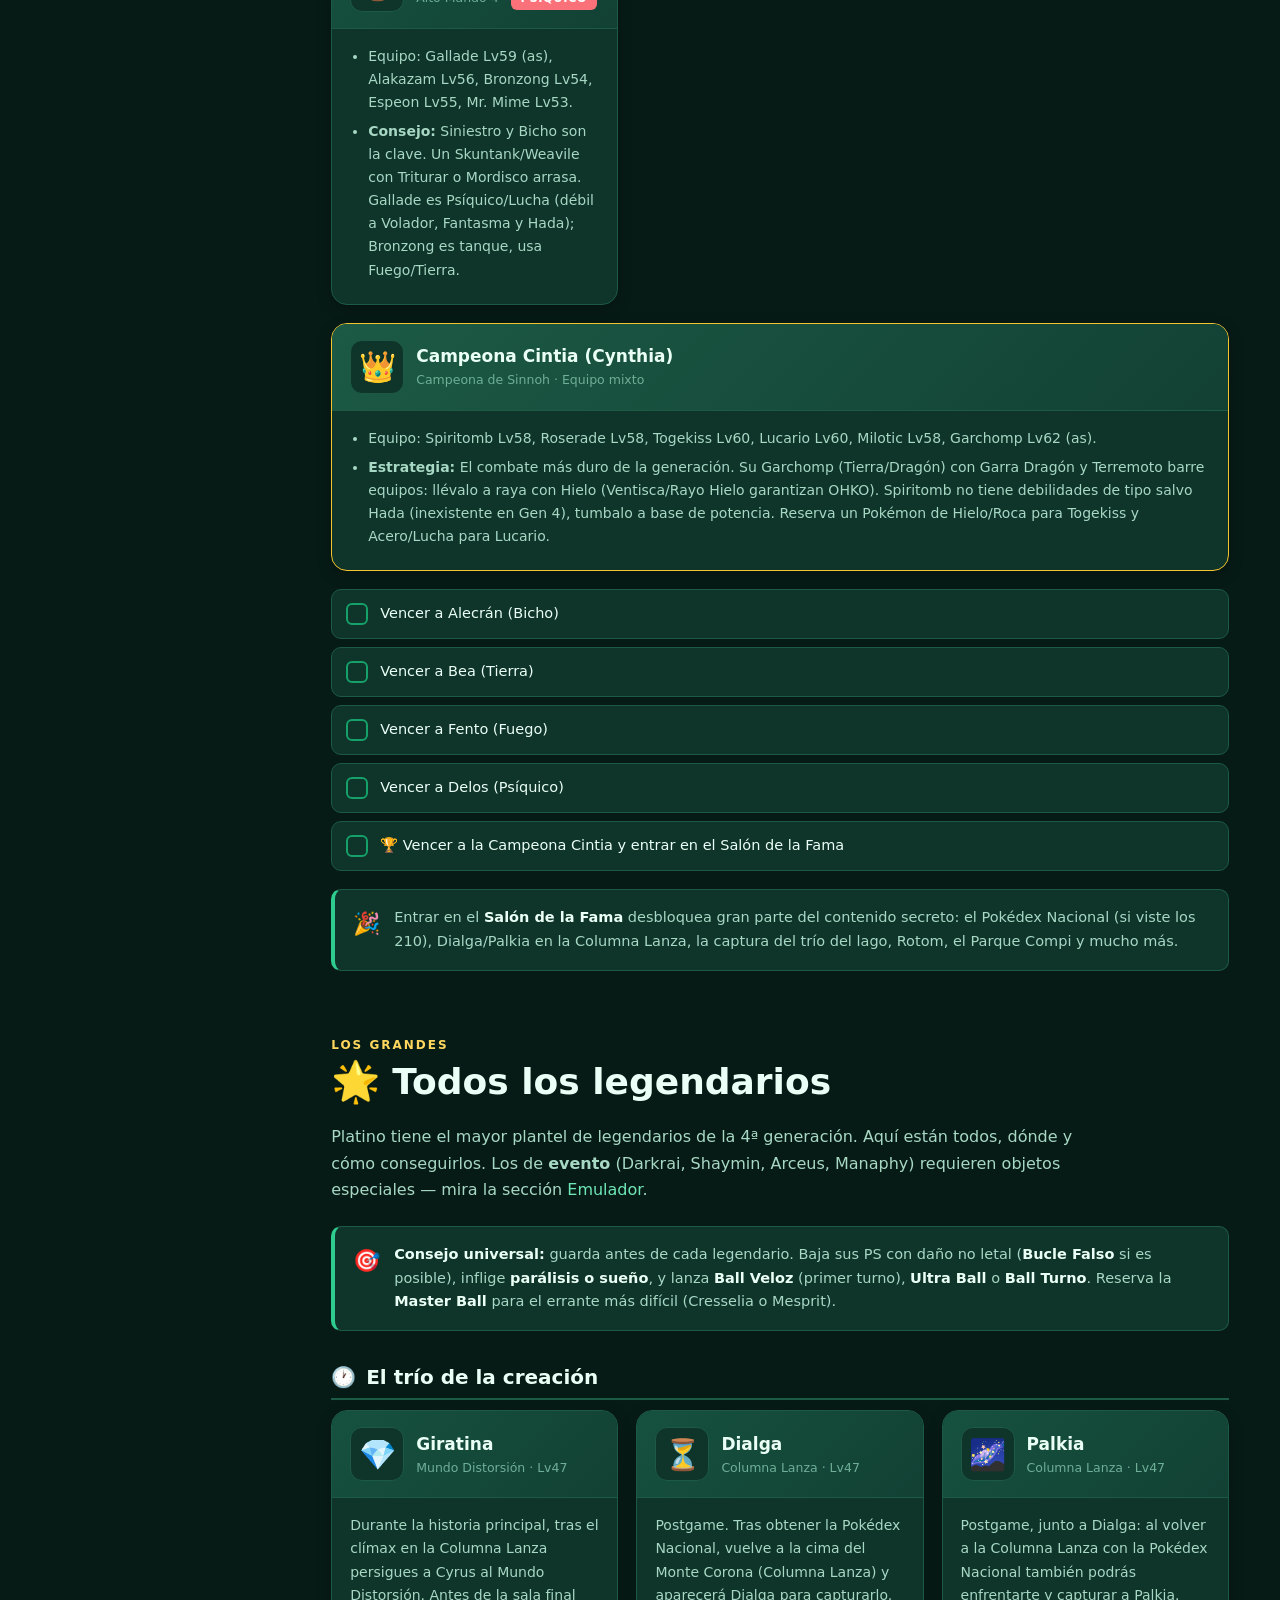
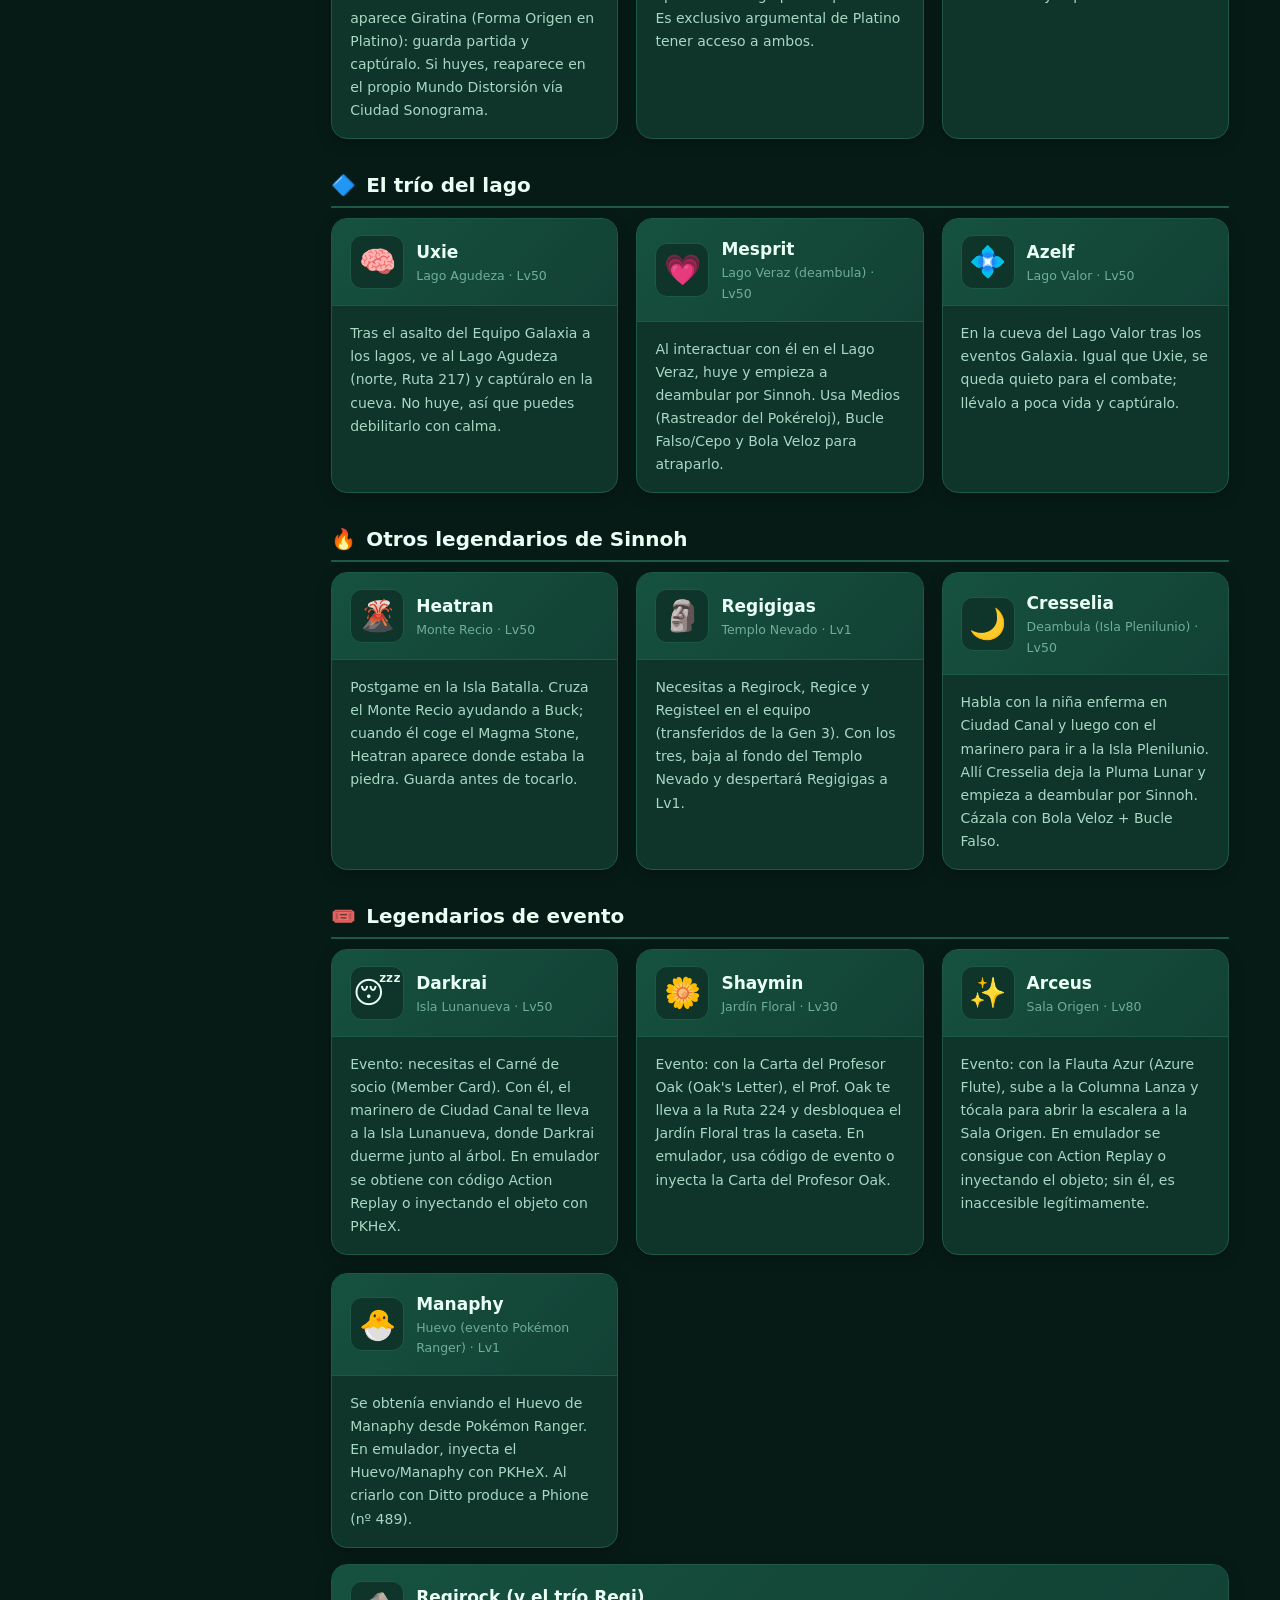
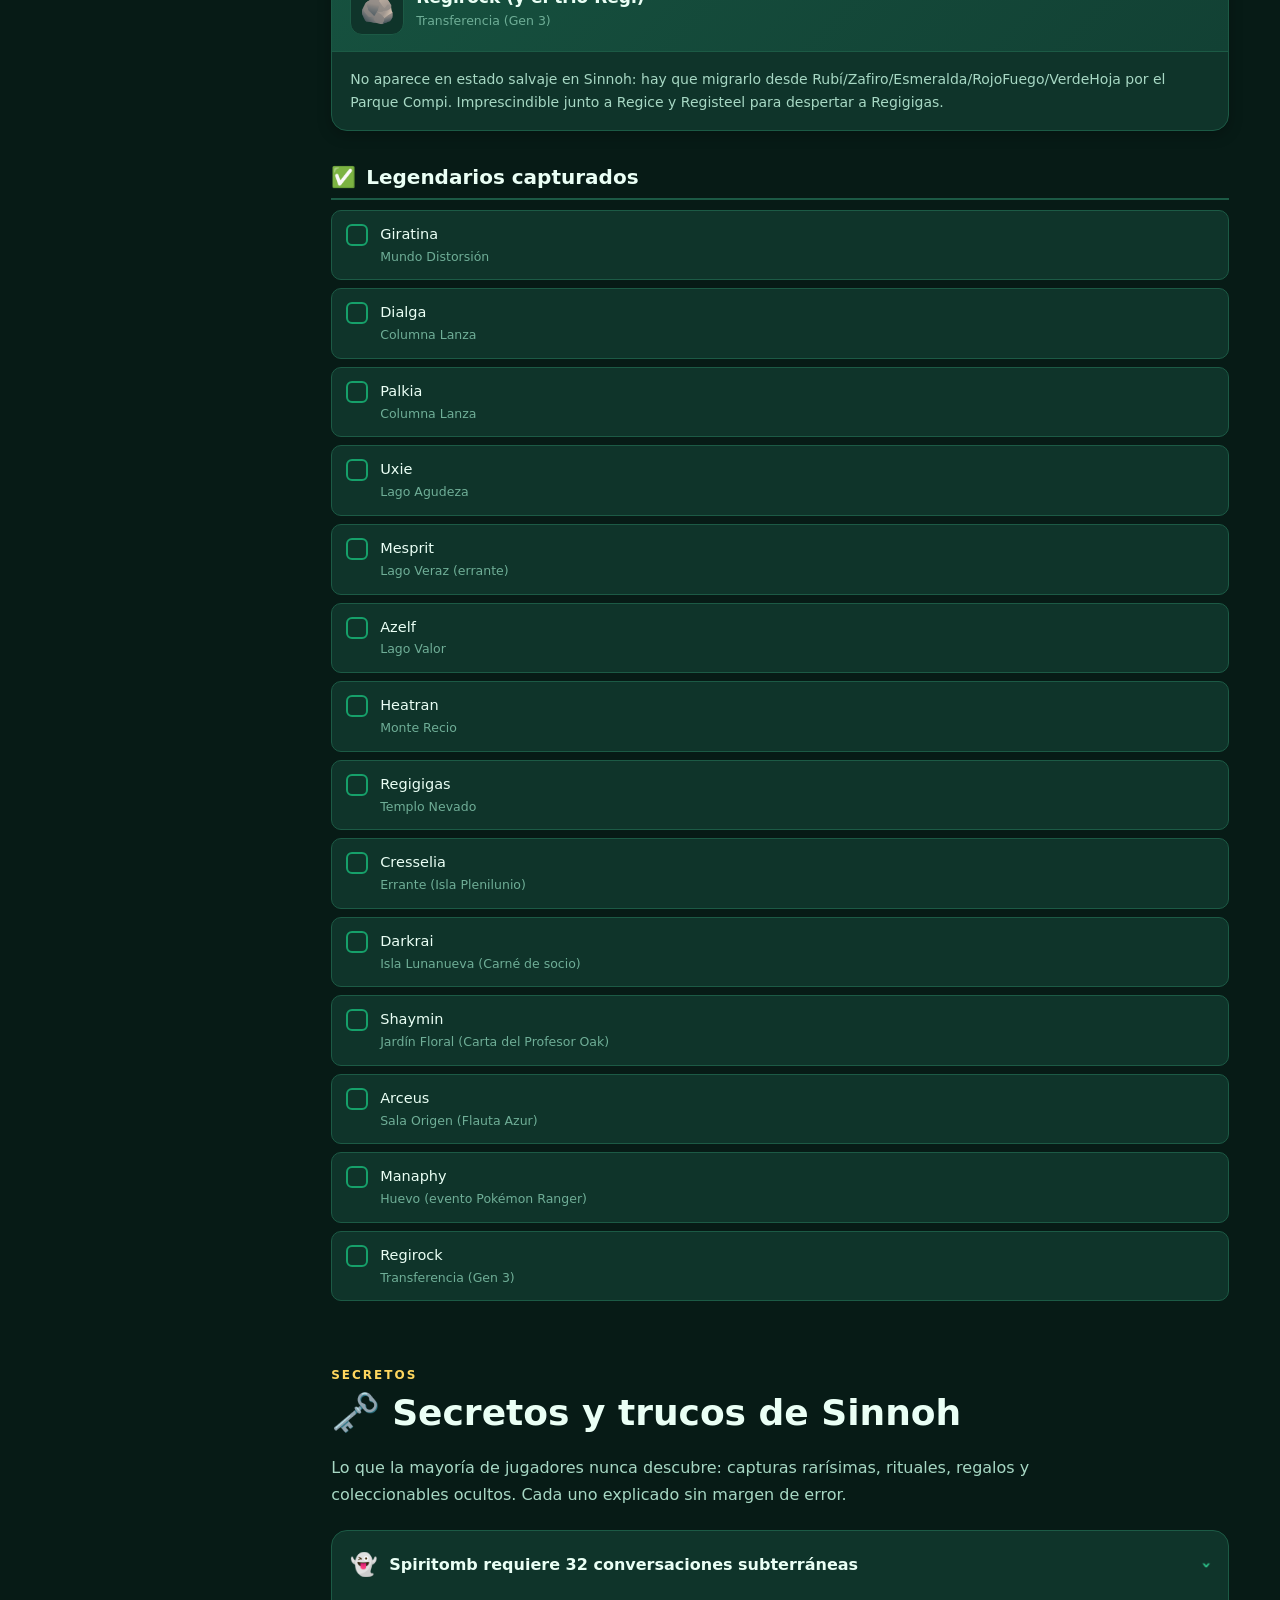
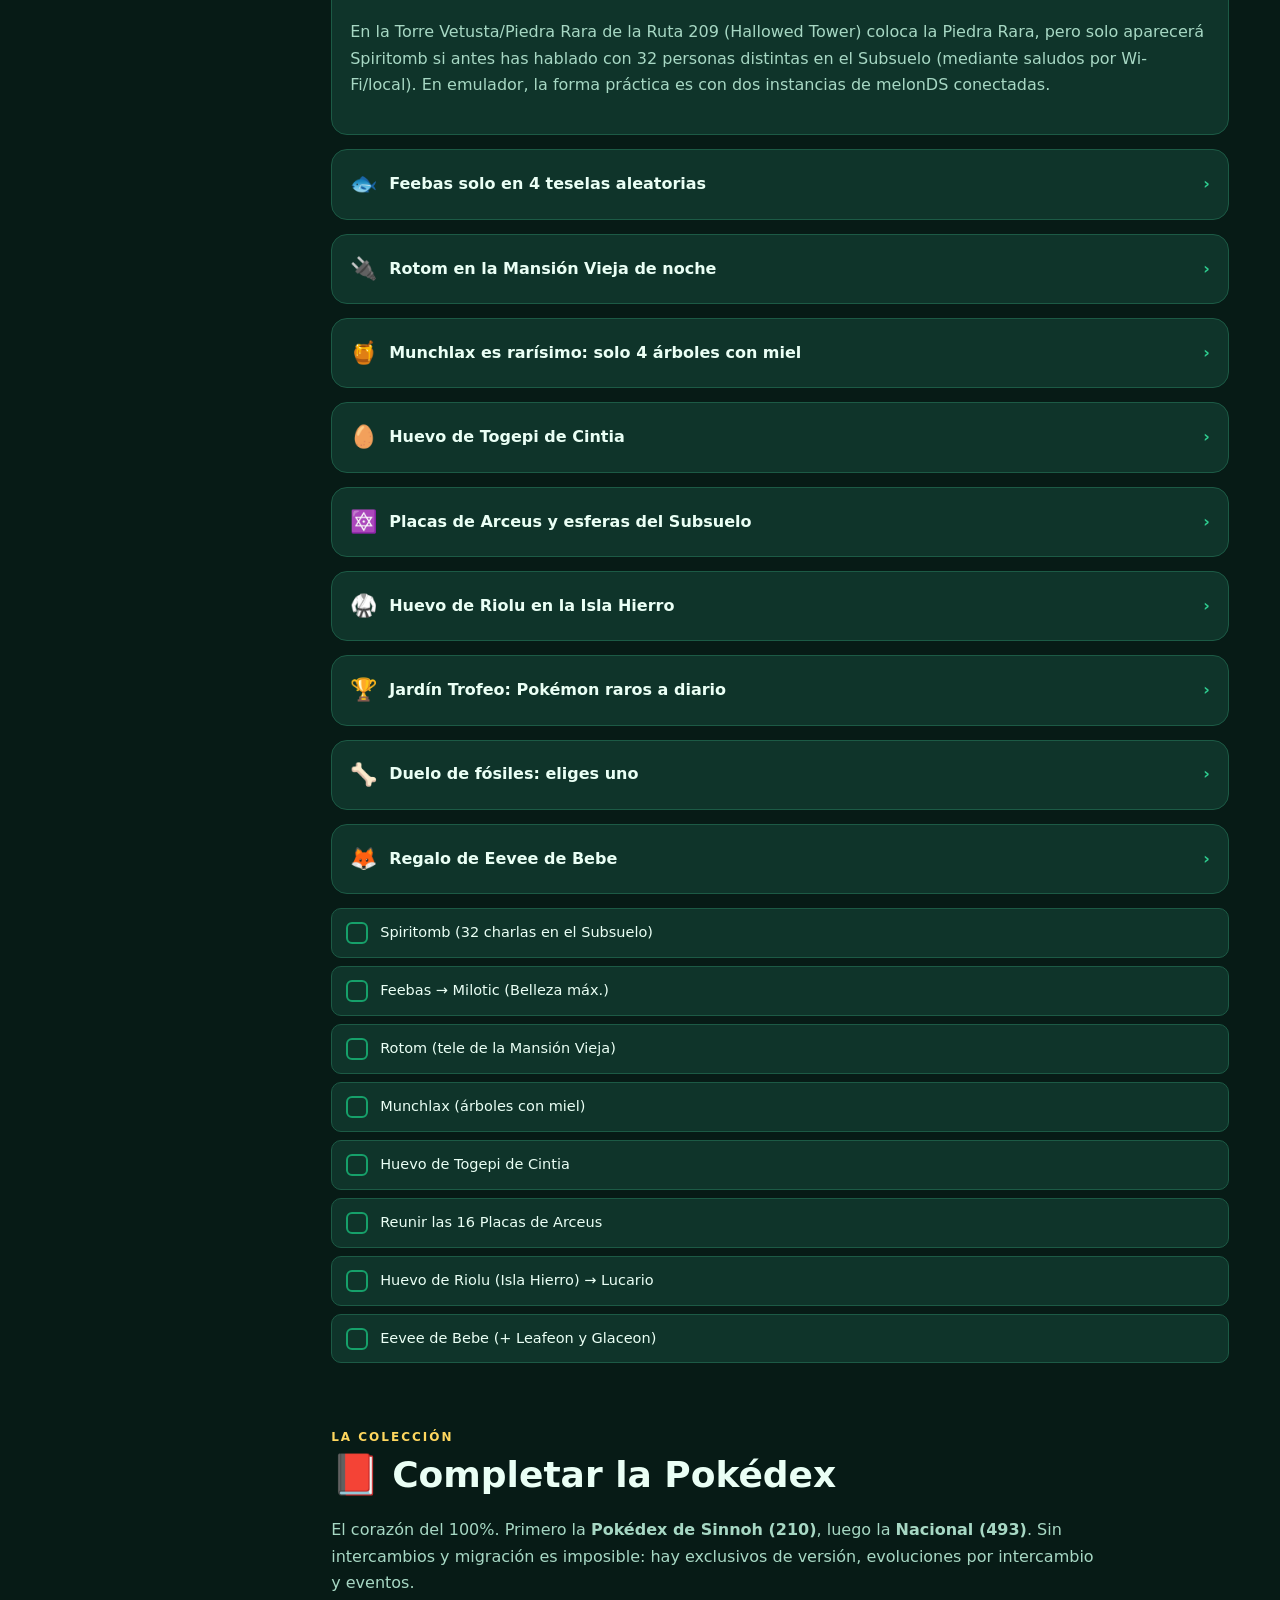
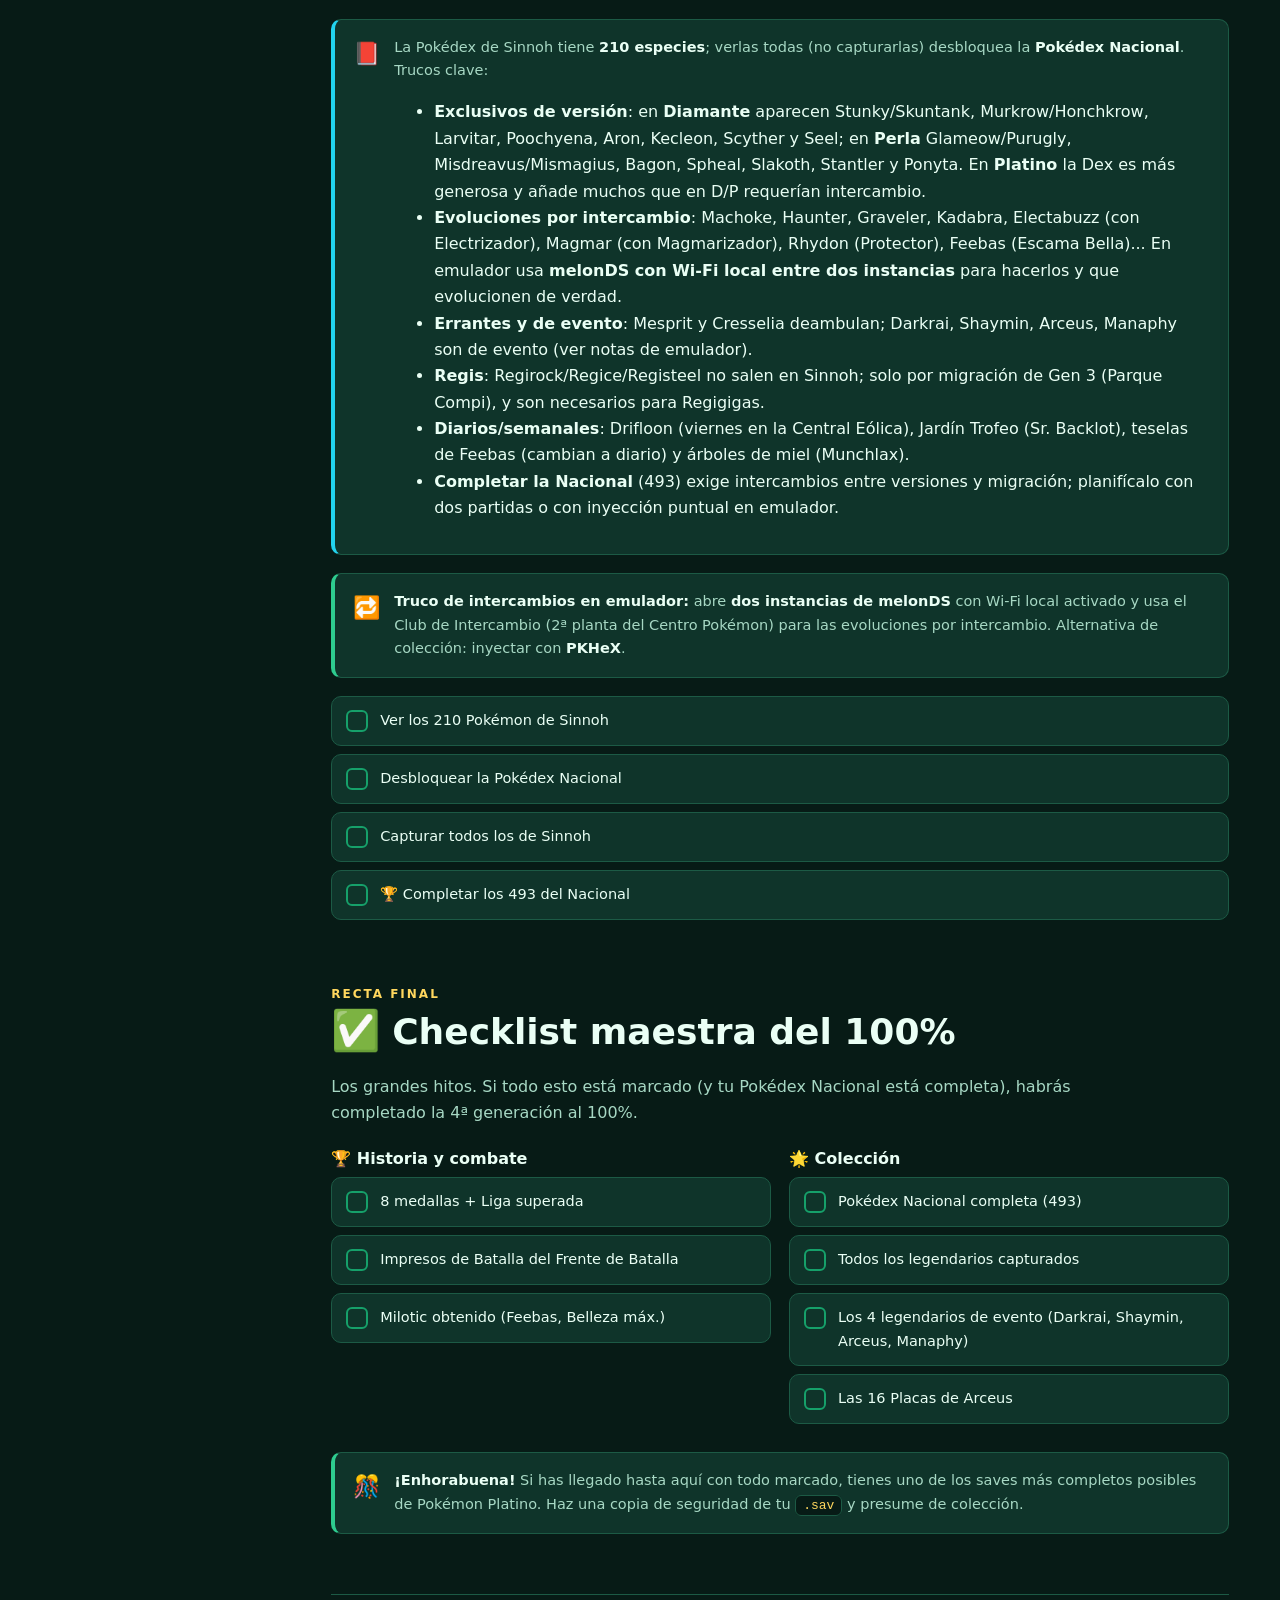
==== commit f0f242e7: "Gen 4 y 5: completar emulador (DeSmuME/melonDS/PKHeX) y detalles Gen 4 (Sinnoh): sección de emulador" ====
--- a/gen4/index.html
+++ b/gen4/index.html
@@ -142,38 +142,94 @@
       <div class="section__head">
         <span class="section__kicker">Preparación</span>
         <h2><span class="emo">🕹️</span> Emulador y trucos base</h2>
-        <p class="section__intro">Para el 100% de la 4ª generación necesitas un emulador de NDS que soporte enlace local (para intercambios y evoluciones) y códigos de trucos o inyección con PKHeX (para los legendarios de evento). Estas son las mejores opciones.</p>
+        <p class="section__intro">Para el 100% de la 4ª generación te conviene combinar tres herramientas: un emulador de NDS para jugar (DeSmuME o melonDS), cheats Action Replay para atajos, y sobre todo <b>PKHeX</b> (editor de guardado) para intercambios, exclusivos de versión y los legendarios de evento. Aquí tienes qué usar en cada caso.</p>
       </div>
 
       <div class="grid grid--3">
-        <div class="card card--accent"><div class="card__icon">🟢</div><h4>DeSmuME</h4><p>El emulador de NDS más veterano para PC (Windows/Mac/Linux). Muy preciso, con sistema de trucos Action Replay integrado y grabación de partidas guardadas. Ideal para eventos por código.</p></div>
-        <div class="card card--accent"><div class="card__icon">🔵</div><h4>melonDS</h4><p>Emulador moderno de NDS con soporte de Wi-Fi local real: permite intercambiar y evolucionar (Machoke, Haunter, Graveler...) entre dos instancias. La opción recomendada para jugar en 2026.</p></div>
-        <div class="card"><div class="card__icon">🟣</div><h4>DraStic / Lemuroid</h4><p>Para Android. DraStic (de pago) va muy fino en móviles; Lemuroid/RetroArch con núcleo melonDS es la alternativa gratuita. Soportan cheats y guardado en la nube.</p></div>
+        <div class="card card--accent"><div class="card__icon">🟢</div><h4>DeSmuME <span class="code">mejor para cheats</span></h4><p>El emulador de NDS más veterano para PC (Windows/Mac/Linux). Muy preciso y con un <b>sistema de trucos Action Replay integrado</b> muy cómodo. Su punto débil: <b>no emula el enlace local</b> del DS, así que con él no puedes intercambiar entre dos instancias. Úsalo para jugar la historia y para cheats.</p></div>
+        <div class="card card--accent"><div class="card__icon">🔵</div><h4>melonDS <span class="code">mejor para enlace local</span></h4><p>Emulador moderno con <b>multijugador local experimental</b> (menú <span class="code">System → Multiplayer → Launch new instance</span>). Es el único emulador de escritorio que permite, con paciencia, intercambiar/evolucionar entre dos ventanas. Recomendado para 2026 y el mejor para Gen 4/5.</p></div>
+        <div class="card"><div class="card__icon">🟣</div><h4>DraStic / Lemuroid</h4><p>Para Android. DraStic (de pago) va muy fino en móviles y admite cheats; Lemuroid/RetroArch con núcleo melonDS es la alternativa gratuita. Guardado en la nube.</p></div>
         <div class="card"><div class="card__icon">🎮</div><h4>RetroArch (núcleo melonDS/DeSmuME)</h4><p>Multiplataforma con rebobinado, save states y shaders. Cómodo si ya lo usas para otras consolas; los cheats se cargan desde la base de datos o manualmente.</p></div>
+      </div>
+
+      <div class="callout callout--warn">
+        <span class="emo">⚠️</span>
+        <div>
+          <p><b>La realidad del intercambio en emulador (léelo antes de nada):</b></p>
+          <ul>
+            <li><b>DeSmuME NO tiene enlace inalámbrico</b>: no sirve para intercambiar ni para evoluciones por intercambio entre dos partidas.</li>
+            <li><b>melonDS SÍ, pero es multijugador local <i>experimental</i></b>: funciona entre dos instancias, aunque puede ser lento o inestable y exige la misma configuración/BIOS en ambas ventanas.</li>
+            <li>Por eso, para <b>evoluciones por intercambio, exclusivos de versión y eventos</b> lo más práctico y fiable es <b>PKHeX</b> (editor de partida guardada): añades el Pokémon/objeto directamente al .sav sin depender del enlace.</li>
+          </ul>
+          <p>Regla de oro: <b>DeSmuME para jugar + cheats</b>, <b>melonDS si de verdad quieres intercambiar de forma "legítima"</b>, y <b>PKHeX para todo lo demás</b>.</p>
+        </div>
       </div>
 
       <h3><span class="emo">🎮</span> Trucos imprescindibles para el 100%</h3>
       <div class="callout callout--emu">
         <span class="emo">🔗</span>
-        <p><b>Wi-Fi local para evolucionar/intercambiar</b>: abre dos instancias de <b>melonDS</b> (o dos dispositivos) y activa el multijugador local; así completas evoluciones por intercambio (Machoke→Machamp, Haunter→Gengar, Kadabra→Alakazam, Graveler→Golem) sin cortar la partida. Es la vía más limpia y compatible.</p>
+        <p><b>Wi-Fi local para evolucionar/intercambiar (melonDS)</b>: abre <span class="code">System → Multiplayer → Launch new instance</span> para tener dos ventanas, carga la misma ROM en cada una con dos partidas distintas y usa el Club de Intercambio (2ª planta de un Centro Pokémon) para completar Machoke→Machamp, Haunter→Gengar, Kadabra→Alakazam, Graveler→Golem, Electabuzz→Electivire (con Electrizador), Magmar→Magmortar (con Magmarizador), Rhydon→Rhyperior (Protector) y Porygon→Porygon2 (Mejora). Si falla o va muy lento, tira de PKHeX.</p>
       </div>
 
       <div class="accordion open">
-        <div class="accordion__head"><span class="emo">🎟️</span> Objetos de evento (los legendarios "imposibles") <span class="chev">›</span></div>
-        <div class="accordion__body"><div class="accordion__inner">
-          <p>El <b>Carné de socio</b> (Darkrai), la <b>Carta del Profesor Oak</b> (Shaymin), la <b>Flauta Azur</b> (Arceus), la <b>Llave secreta</b> (formas de Rotom) y el <b>Huevo de Manaphy</b> nunca se distribuyeron de forma amplia. En emulador tienes dos caminos:</p>
+        <div class="accordion__head"><span class="emo">🎛️</span> Cómo activar cheats Action Replay en DeSmuME <span class="chev">›</span></div>
+        <div class="accordion__body"><div class="accordion__inner">
+          <ol>
+            <li>Con la ROM cargada, abre el menú <b>Cheats → List…</b> (en algunas compilaciones, <span class="code">Emulation → Cheats</span>).</li>
+            <li>Pulsa <b>Add</b> y elige el tipo <b>Action Replay</b>.</li>
+            <li>Pega el código (una o varias líneas de 16 caracteres hexadecimales), ponle un nombre, marca la casilla para <b>activarlo</b> y pulsa <b>OK</b>.</li>
+            <li>Muchos códigos de objeto se "cobran" pulsando <b>L+R</b> dentro del juego y recogiendo el objeto en la tienda/mochila; desactiva el código después de usarlo.</li>
+          </ol>
+          <p><small>Comprueba siempre que el código es para <b>Pokémon Platino</b> y para <b>tu región</b> (los códigos de la versión USA no valen para la europea/española). <b>Guarda copia del .sav antes de aplicar cualquier cheat.</b></small></p>
+        </div></div>
+      </div>
+
+      <div class="accordion">
+        <div class="accordion__head"><span class="emo">💾</span> Copias de seguridad, soft reset y save states <span class="chev">›</span></div>
+        <div class="accordion__body"><div class="accordion__inner">
           <ul>
-            <li><b>PKHeX</b> (recomendado): abre tu partida guardada (.sav de DeSmuME/melonDS), añade el Objeto Clave (Member Card, Oak's Letter, Azure Flute, Secret Key) o inyecta el Huevo/Pokémon directamente, y guarda. Luego dispara el evento en el juego.</li>
-            <li><b>Códigos Action Replay</b> en DeSmuME/DraStic (menú Cheats): existen códigos para dar los objetos de evento o forzar encuentros. Úsalos con cuidado y guarda copia del .sav antes.</li>
+            <li><b>Copia de seguridad del guardado</b>: antes de tocar cheats o PKHeX, duplica tu archivo <span class="code">.sav</span> (o <span class="code">.dsv</span> en DeSmuME). Si algo se corrompe, restauras la copia y listo.</li>
+            <li><b>Soft reset en el DS</b>: pulsa <b>L + R + Start + Select</b> a la vez para reiniciar el juego sin cerrar el emulador. Es la forma clásica de "resetear" ante un legendario/inicial hasta que salga con la <b>naturaleza</b> o los IV que quieres.</li>
+            <li><b>Save states para capturas y naturalezas</b>: haz un save state justo antes de un legendario o del inicial; si la captura falla o la naturaleza no te gusta, recargas el estado y repites al instante. Ojo: para que el cambio sea permanente hay que <b>guardar también en la partida interna</b> del juego (los save states por sí solos no persisten la Pokédex/mochila si luego cargas otra partida).</li>
+            <li><b>Velocidad de emulación</b>: acelera (tecla de <i>fast-forward</i>) para eclosionar huevos (Togepi, Happiny, Riolu, Manaphy) y para las esperas de los árboles de miel.</li>
           </ul>
-          <p><b>Distribuciones "Mystery Gift"</b>: si prefieres autenticidad, hay archivos <b>.pgt/.wc4</b> de los eventos originales que se pueden servir con herramientas tipo servidor local, pero requieren montar Wi-Fi emulado; para la mayoría, PKHeX es más rápido.</p>
-        </div></div>
-      </div>
-
-      <div class="accordion">
-        <div class="accordion__head"><span class="emo">💾</span> Save states y buenas prácticas <span class="chev">›</span></div>
-        <div class="accordion__body"><div class="accordion__inner">
-          <p><b>Buenas prácticas</b>: usa <b>save states</b> antes de cada legendario (así reintentas capturas sin repetir el combate), pero guarda también en la <b>partida interna</b> del juego para que los cambios de Pokédex/objetos persistan. Sube la velocidad de emulación para eclosionar huevos (Togepi, Happiny, Riolu, Manaphy) y para las esperas de los árboles de miel.</p>
+        </div></div>
+      </div>
+
+      <h3><span class="emo">🎟️</span> Contenido de evento y cómo conseguirlo en emulador</h3>
+      <p class="section__intro">El <b>Carné de socio</b> (Darkrai), la <b>Carta del Profesor Oak</b> (Shaymin), la <b>Flauta Azur</b> (Arceus), el <b>Huevo de Manaphy</b> y la <b>Llave secreta</b> (formas de Rotom) casi nunca se distribuyeron. La vía más fiable en emulador es <b>PKHeX</b>: abres tu <span class="code">.sav</span> y añades el <b>Objeto Clave</b> a la mochila (pestaña Objetos Clave) o inyectas la <b>Carta Regalo</b> (Wonder Card, archivos .pgt/.wc4). Después disparas el evento dentro del juego.</p>
+      <div class="table-wrap">
+        <table>
+          <thead><tr><th>Evento</th><th>Objeto / Carta (nombre exacto en PKHeX)</th><th>Dónde se activa</th><th>Método en emulador</th></tr></thead>
+          <tbody>
+            <tr><td><b>Darkrai</b> Lv50</td><td>Carné de socio · <span class="code">Member Card</span> (Objeto Clave)</td><td>Isla Lunanueva (marinero de Ciudad Canal)</td><td>PKHeX: añade <span class="code">Member Card</span> a Objetos Clave, o inyecta la Wonder Card del evento. Luego habla con el marinero.</td></tr>
+            <tr><td><b>Shaymin</b> Lv30</td><td>Carta del Profesor Oak · <span class="code">Oak's Letter</span> (Objeto Clave)</td><td>Jardín Floral (Ruta 224)</td><td>PKHeX: añade <span class="code">Oak's Letter</span> a Objetos Clave. Úsala en la Ruta 224 para que Oak abra el Jardín Floral.</td></tr>
+            <tr><td><b>Arceus</b> Lv80</td><td>Flauta Azur · <span class="code">Azure Flute</span> (Objeto Clave)</td><td>Columna Lanza → Sala Origen (Cámara Origen)</td><td>PKHeX: añade <span class="code">Azure Flute</span> a Objetos Clave. Tócala en la Columna Lanza para abrir la escalera. (Nunca se distribuyó en Occidente.)</td></tr>
+            <tr><td><b>Manaphy</b> Lv1</td><td>Huevo de Manaphy · <span class="code">Manaphy Egg</span> (o inyectar Manaphy)</td><td>Eclosiona andando; se criaba desde Pokémon Ranger</td><td>PKHeX: inyecta el <span class="code">Manaphy Egg</span> o directamente a Manaphy. Criado con Ditto da Phione (nº 489).</td></tr>
+            <tr><td><b>Rotom</b> (5 formas)</td><td>Llave secreta · <span class="code">Secret Key</span> (Objeto Clave)</td><td>Sala secreta del Edificio Galáctico (Ciudad Vetusta)</td><td>PKHeX: añade <span class="code">Secret Key</span> a Objetos Clave. Abre la sala con los electrodomésticos para cambiar la forma de Rotom (Calor, Lavado, Frío, Ventilador, Corte).</td></tr>
+          </tbody>
+        </table>
+      </div>
+
+      <div class="callout callout--info">
+        <span class="emo">🔢</span>
+        <div>
+          <p><b>Sobre los códigos Action Replay concretos:</b> circulan códigos para dar estos objetos de evento (se activan con <b>L+R</b> y recoges el objeto), pero <b>varían según la región</b> (USA ≠ Europa) y las versiones que se copian por internet no siempre coinciden entre sí. Para evitar corromper tu partida con un código equivocado, esta guía recomienda la <b>vía PKHeX</b> de la tabla, que es determinista y funciona en cualquier región. Si usas un código, verifica que sea para <b>Platino de tu región</b> y <b>haz copia del .sav antes</b>.</p>
+        </div>
+      </div>
+
+      <div class="accordion">
+        <div class="accordion__head"><span class="emo">🧰</span> PKHeX paso a paso (objetos de evento y colección) <span class="chev">›</span></div>
+        <div class="accordion__body"><div class="accordion__inner">
+          <ol>
+            <li>En el juego, <b>guarda la partida en el interior</b> (no basta el save state) y cierra el emulador.</li>
+            <li>Localiza el <span class="code">.sav</span> (DeSmuME: junto a la ROM o en <span class="code">Battery/</span>; melonDS: carpeta de la ROM). <b>Haz una copia.</b></li>
+            <li>Abre PKHeX → <b>Archivo → Abrir</b> y selecciona el <span class="code">.sav</span>.</li>
+            <li>Para un <b>Objeto Clave</b>: pestaña de la <b>mochila → Objetos Clave</b>, elige el objeto (Member Card, Oak's Letter, Azure Flute, Secret Key) y pon cantidad 1.</li>
+            <li>Para una <b>Carta Regalo</b> auténtica: menú <b>Herramientas → Carta Regalo (Mystery Gift)</b> e importa el archivo <span class="code">.pgt/.wc4</span> del evento.</li>
+            <li>Para <b>inyectar un Pokémon</b> (p. ej. Manaphy o exclusivos que no puedes intercambiar): arrastra un archivo <span class="code">.pk4</span> a un hueco de caja o edítalo a mano.</li>
+            <li><b>Archivo → Guardar</b>, vuelve a cargar el <span class="code">.sav</span> en el emulador y dispara el evento en el juego.</li>
+          </ol>
         </div></div>
       </div>
     </section>
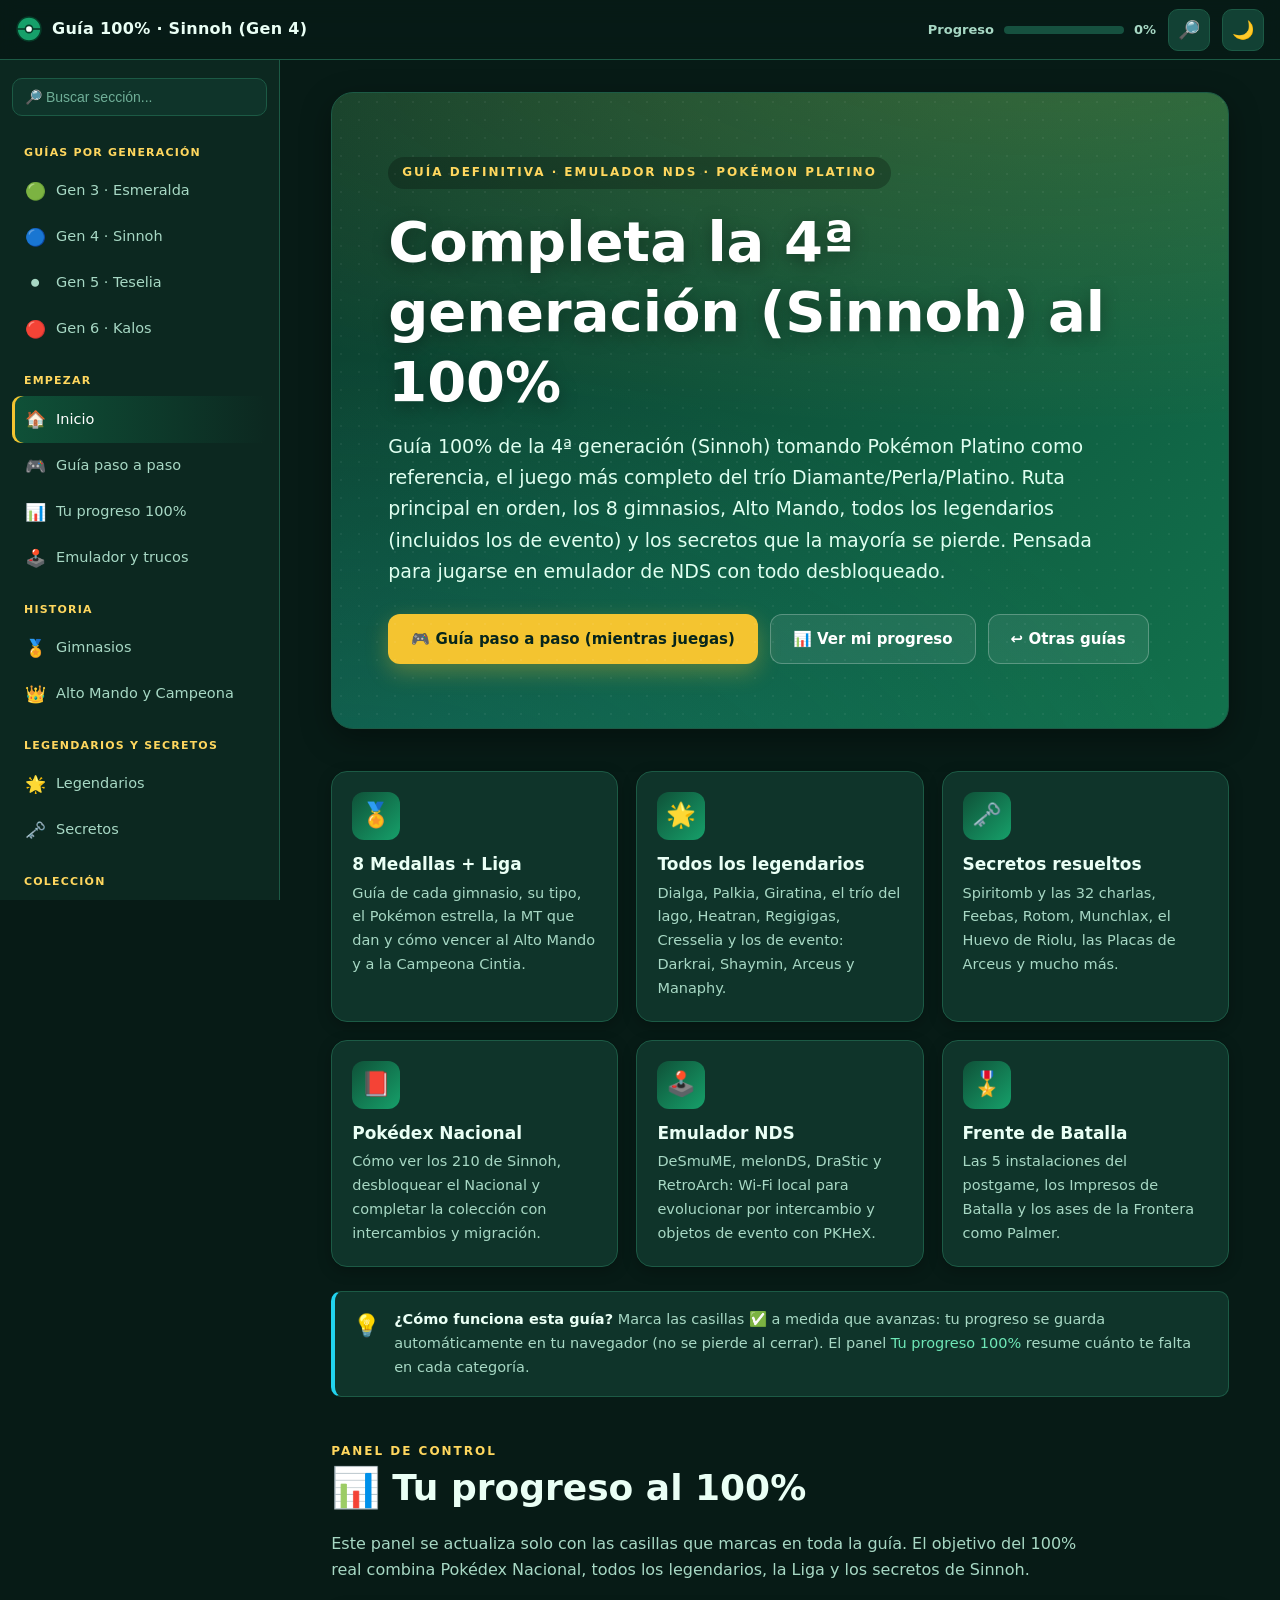
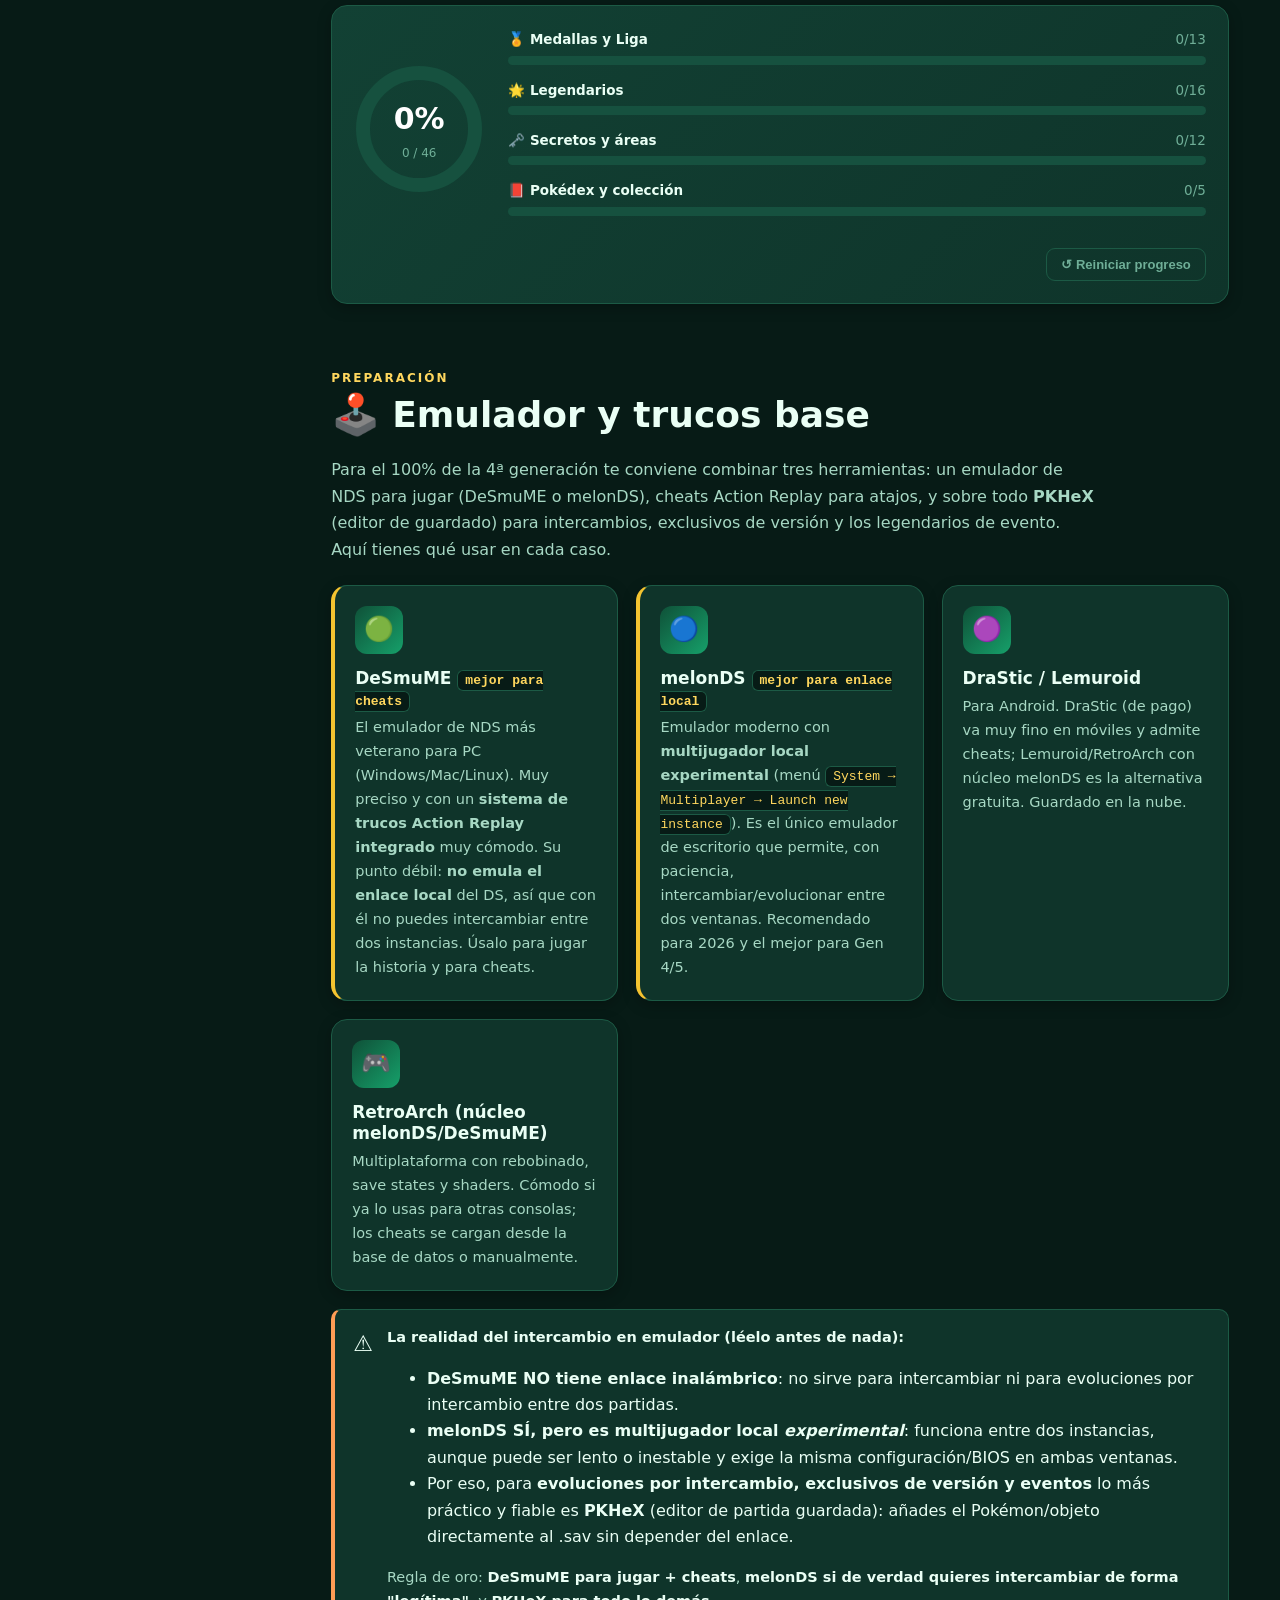
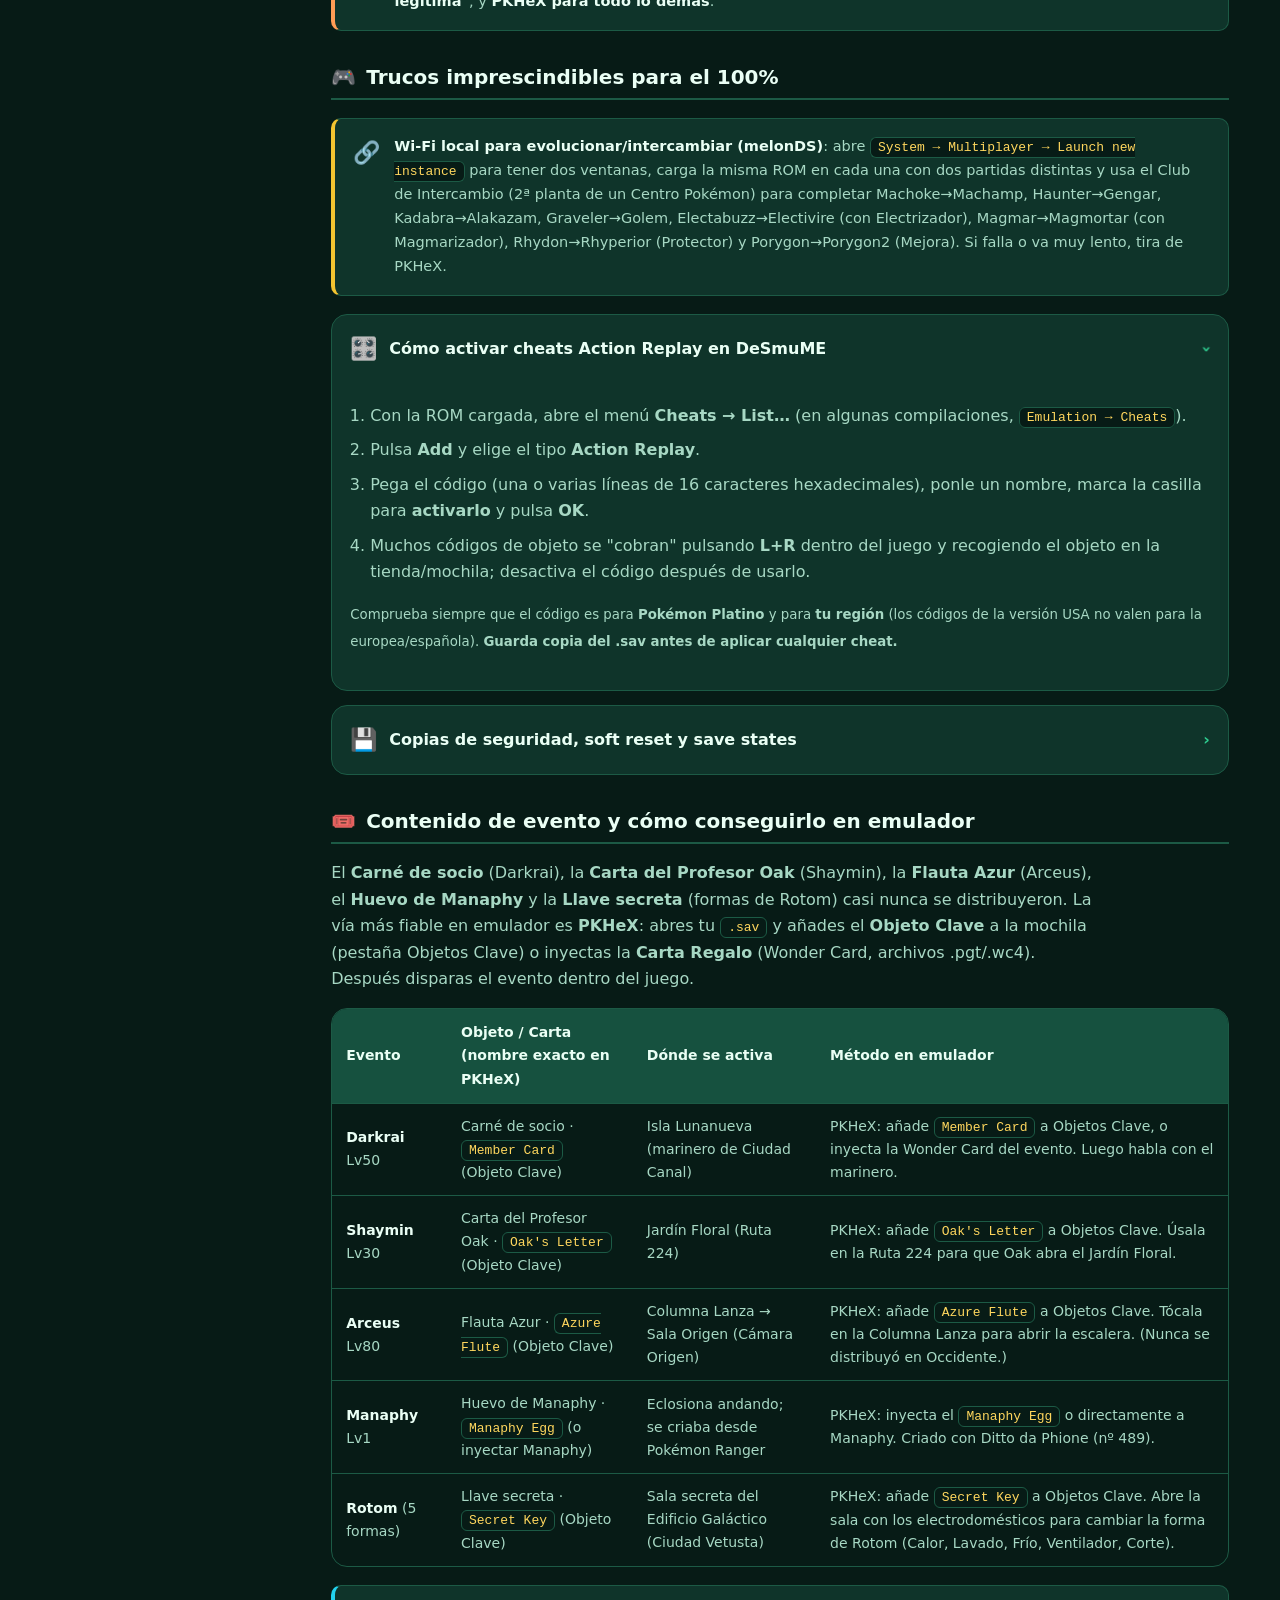
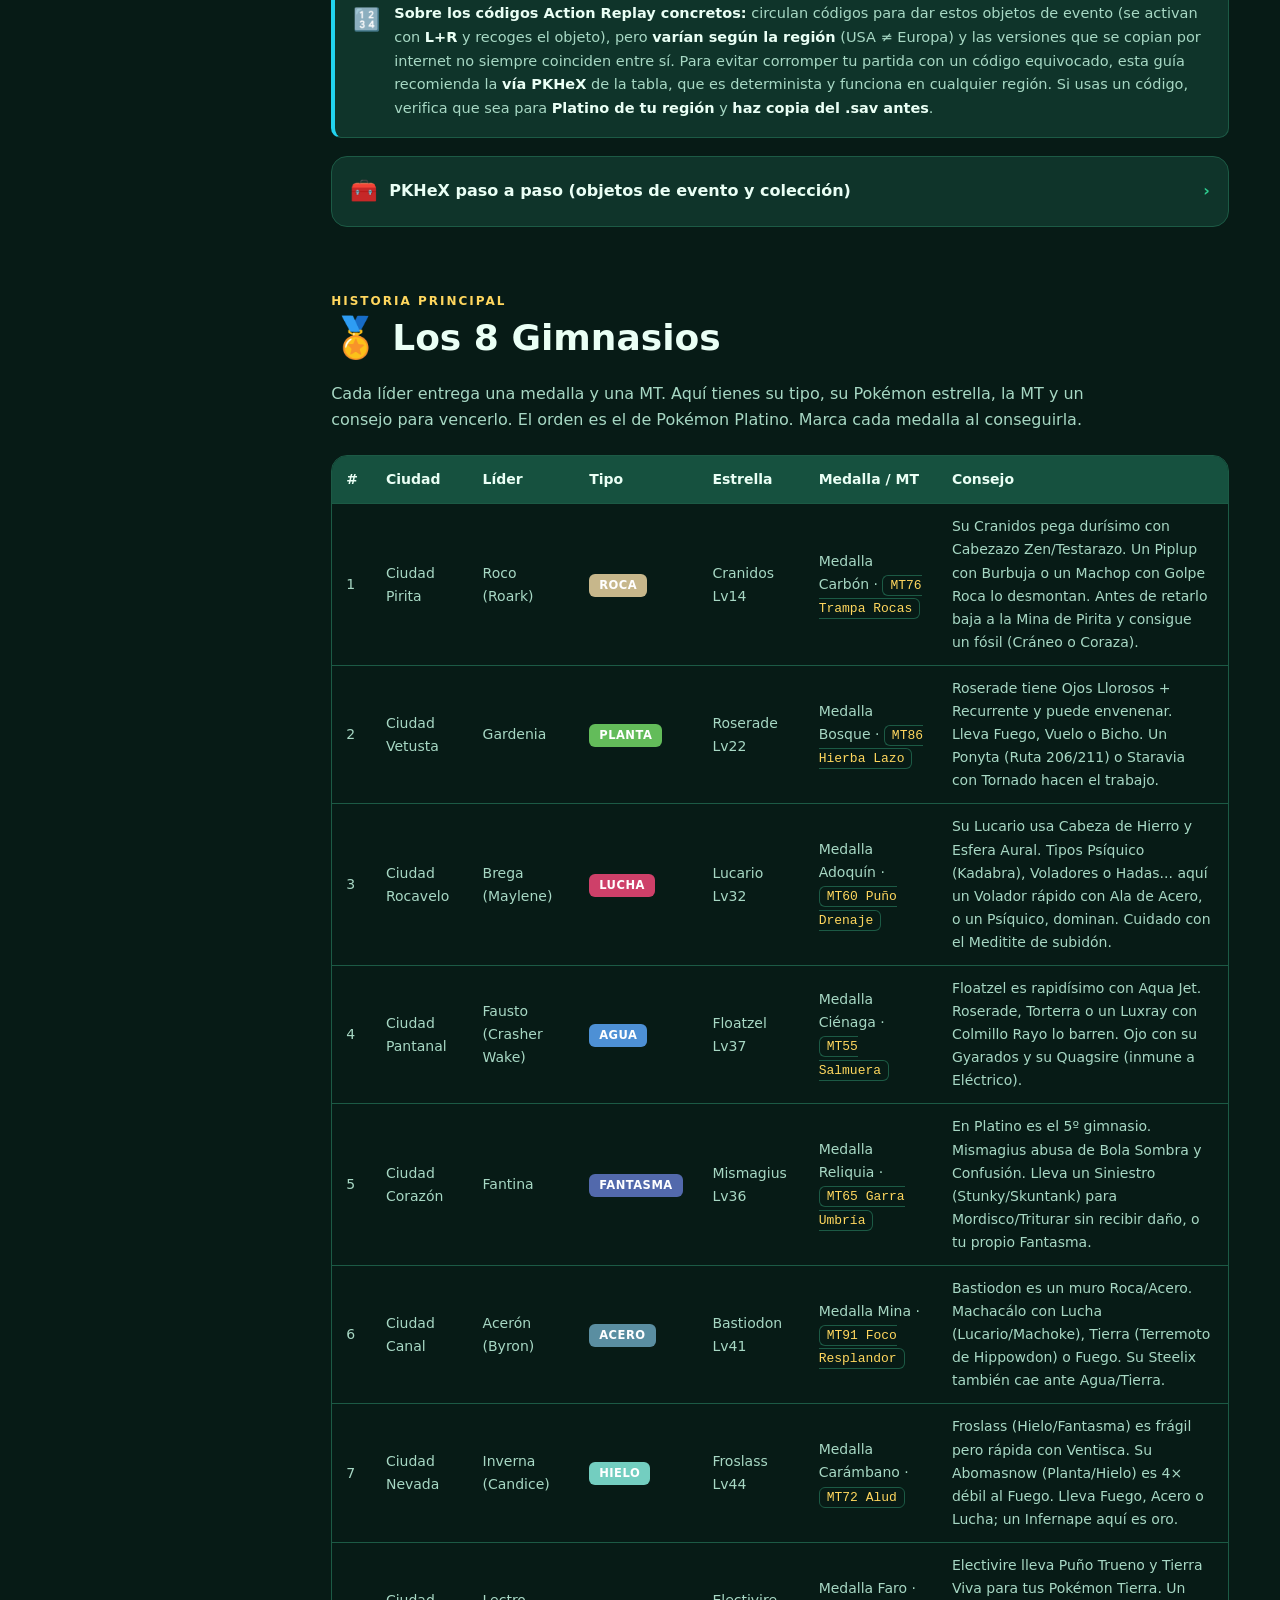
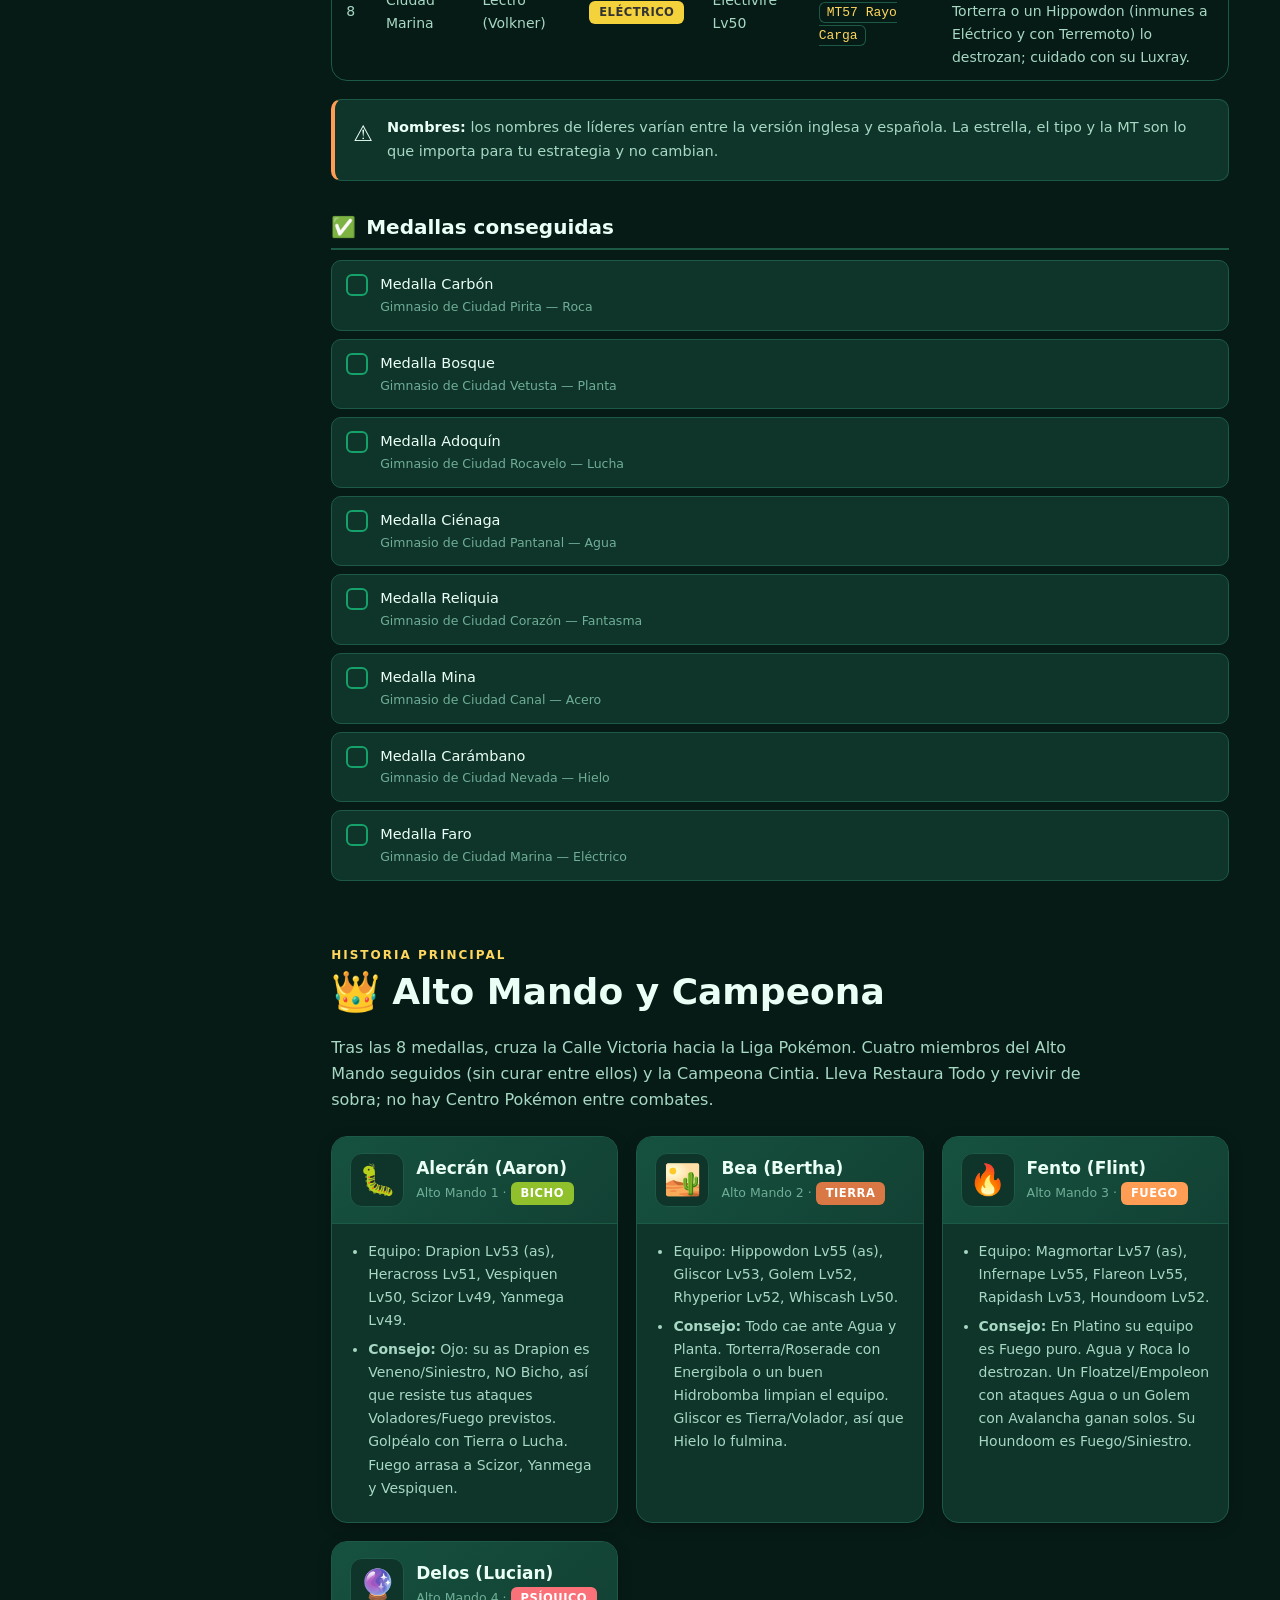
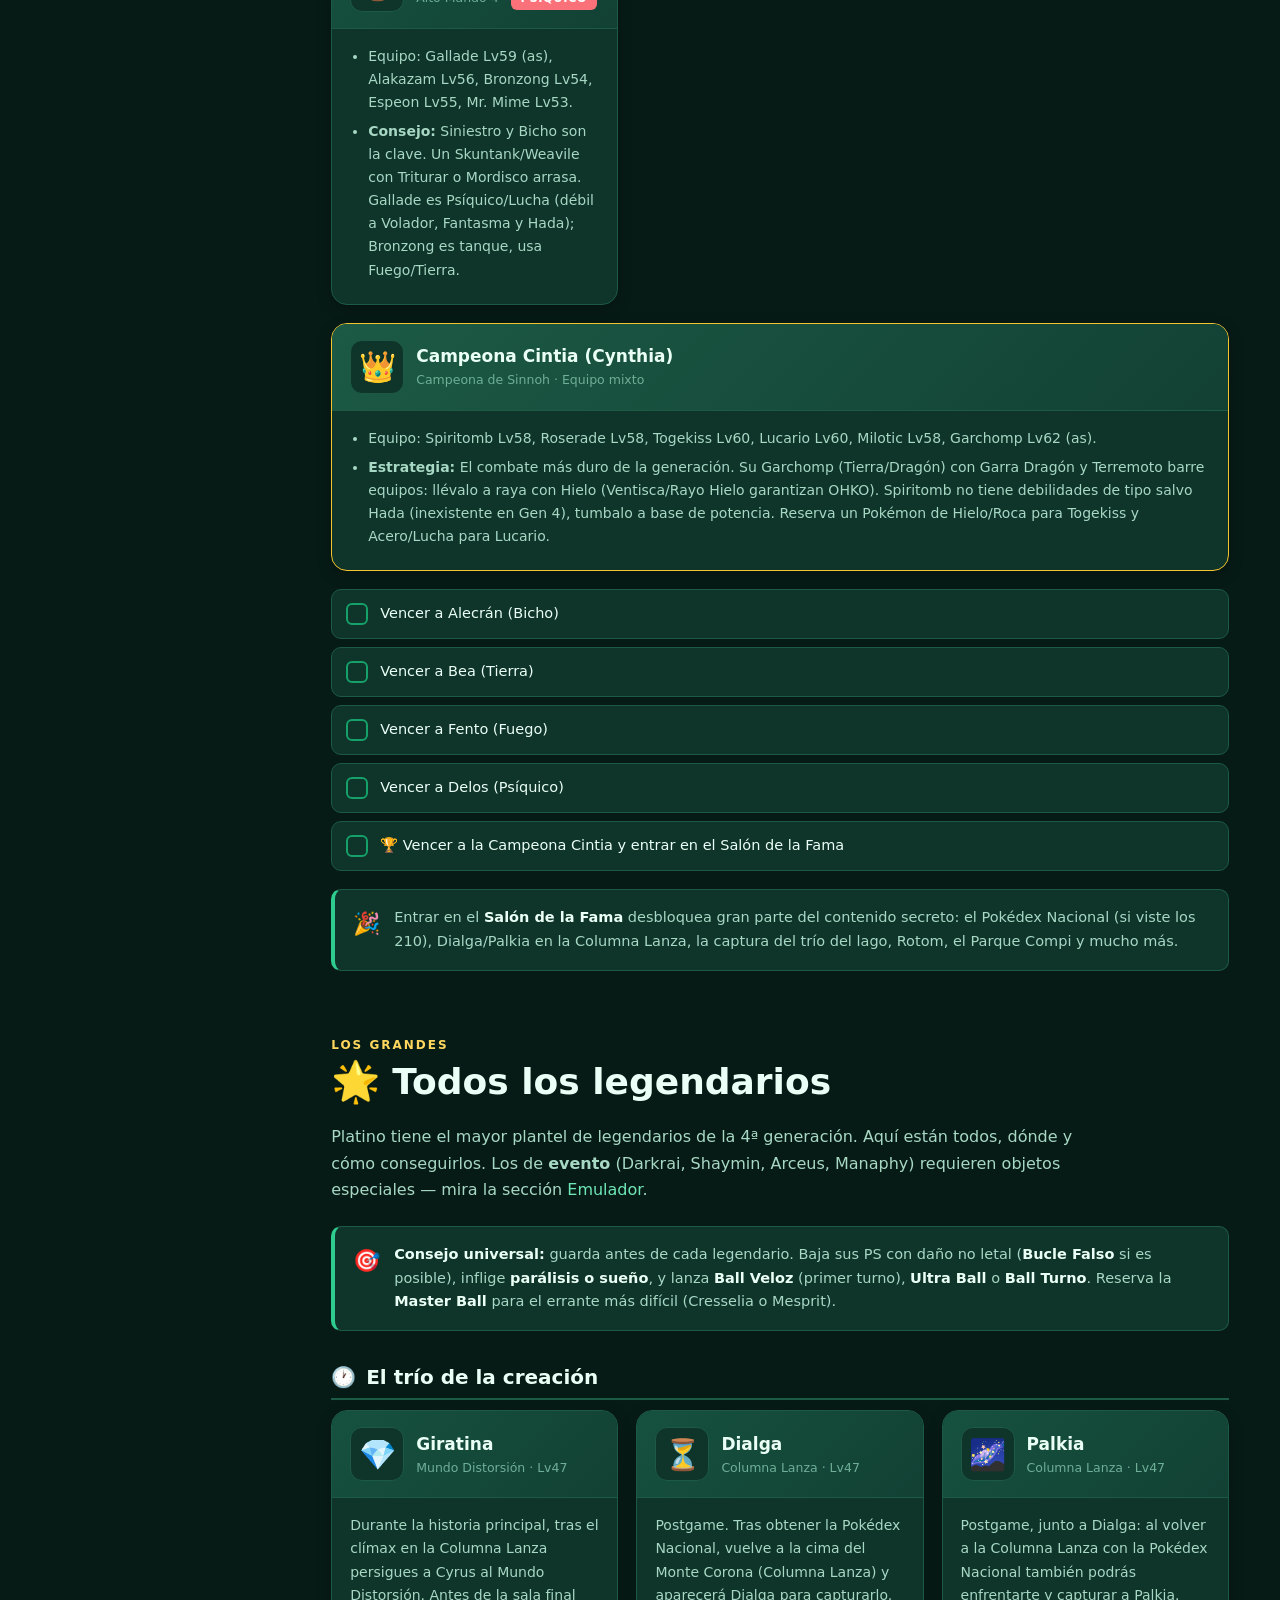
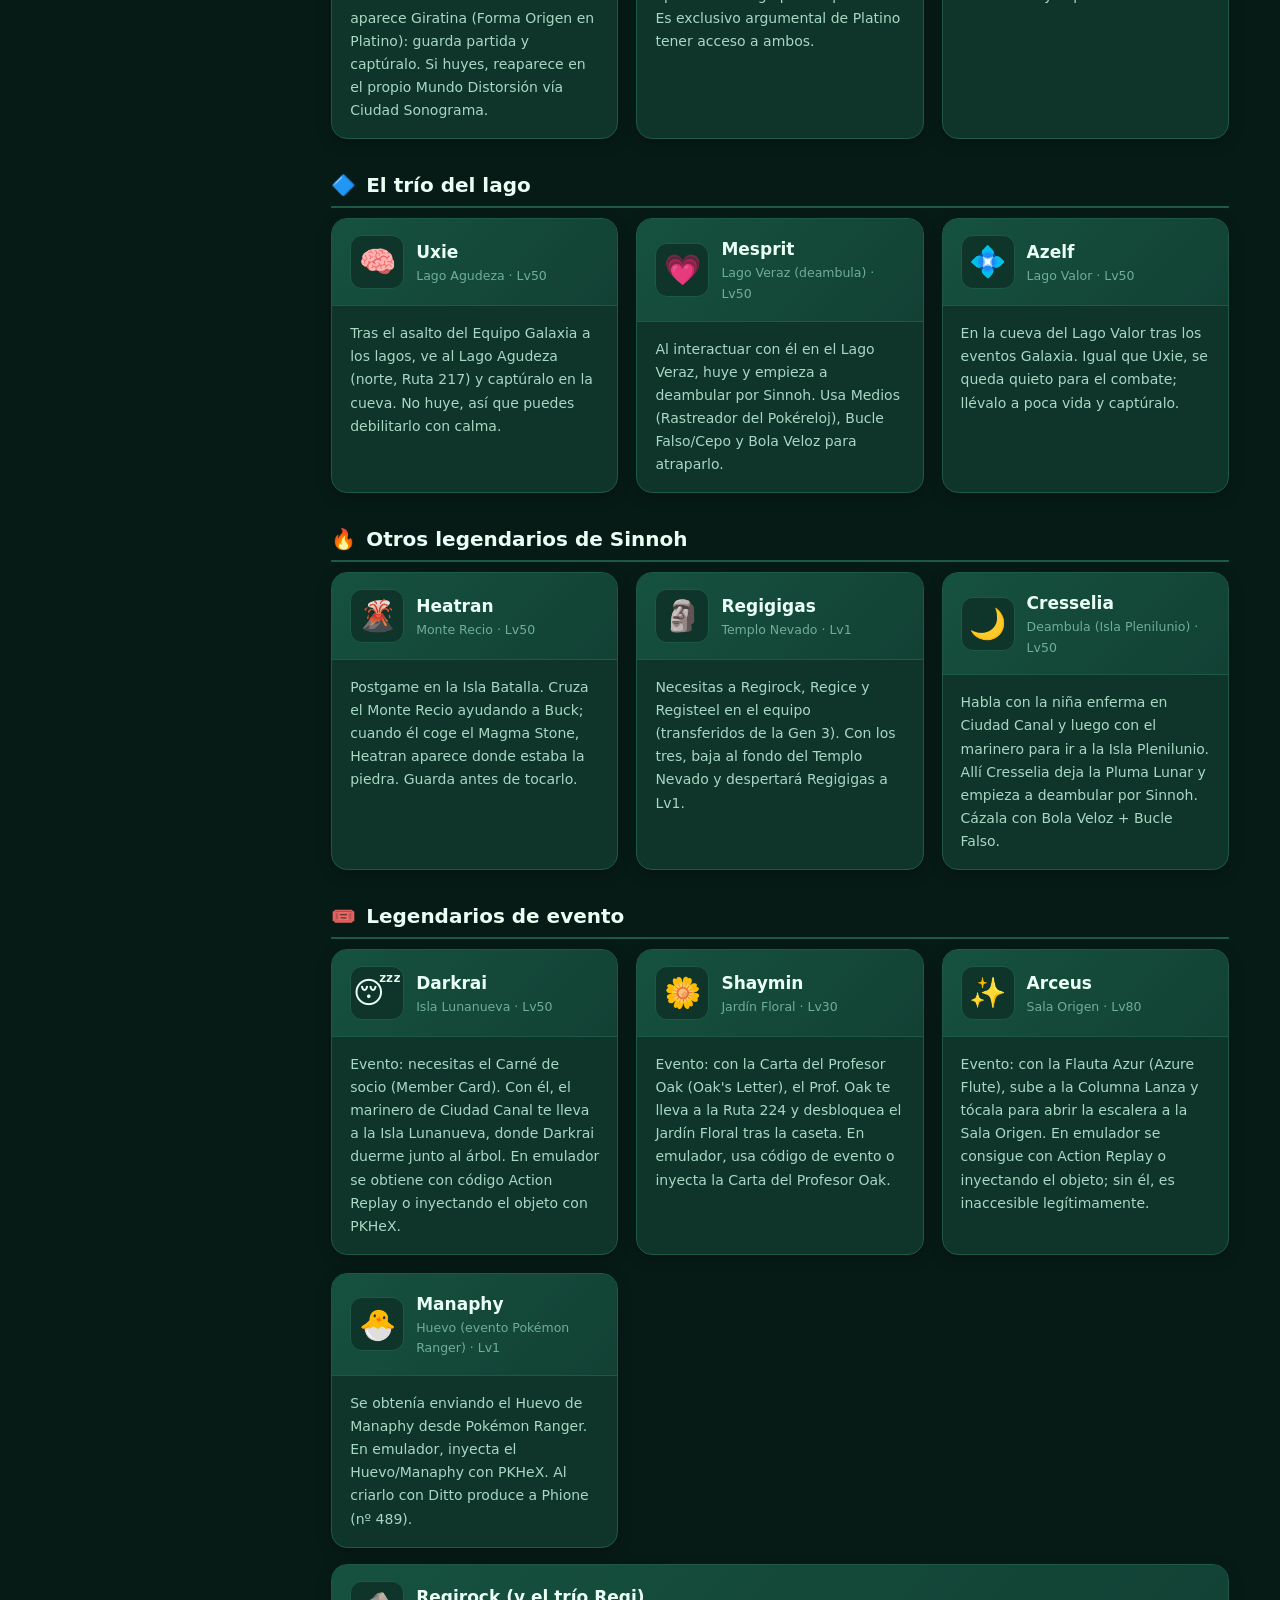
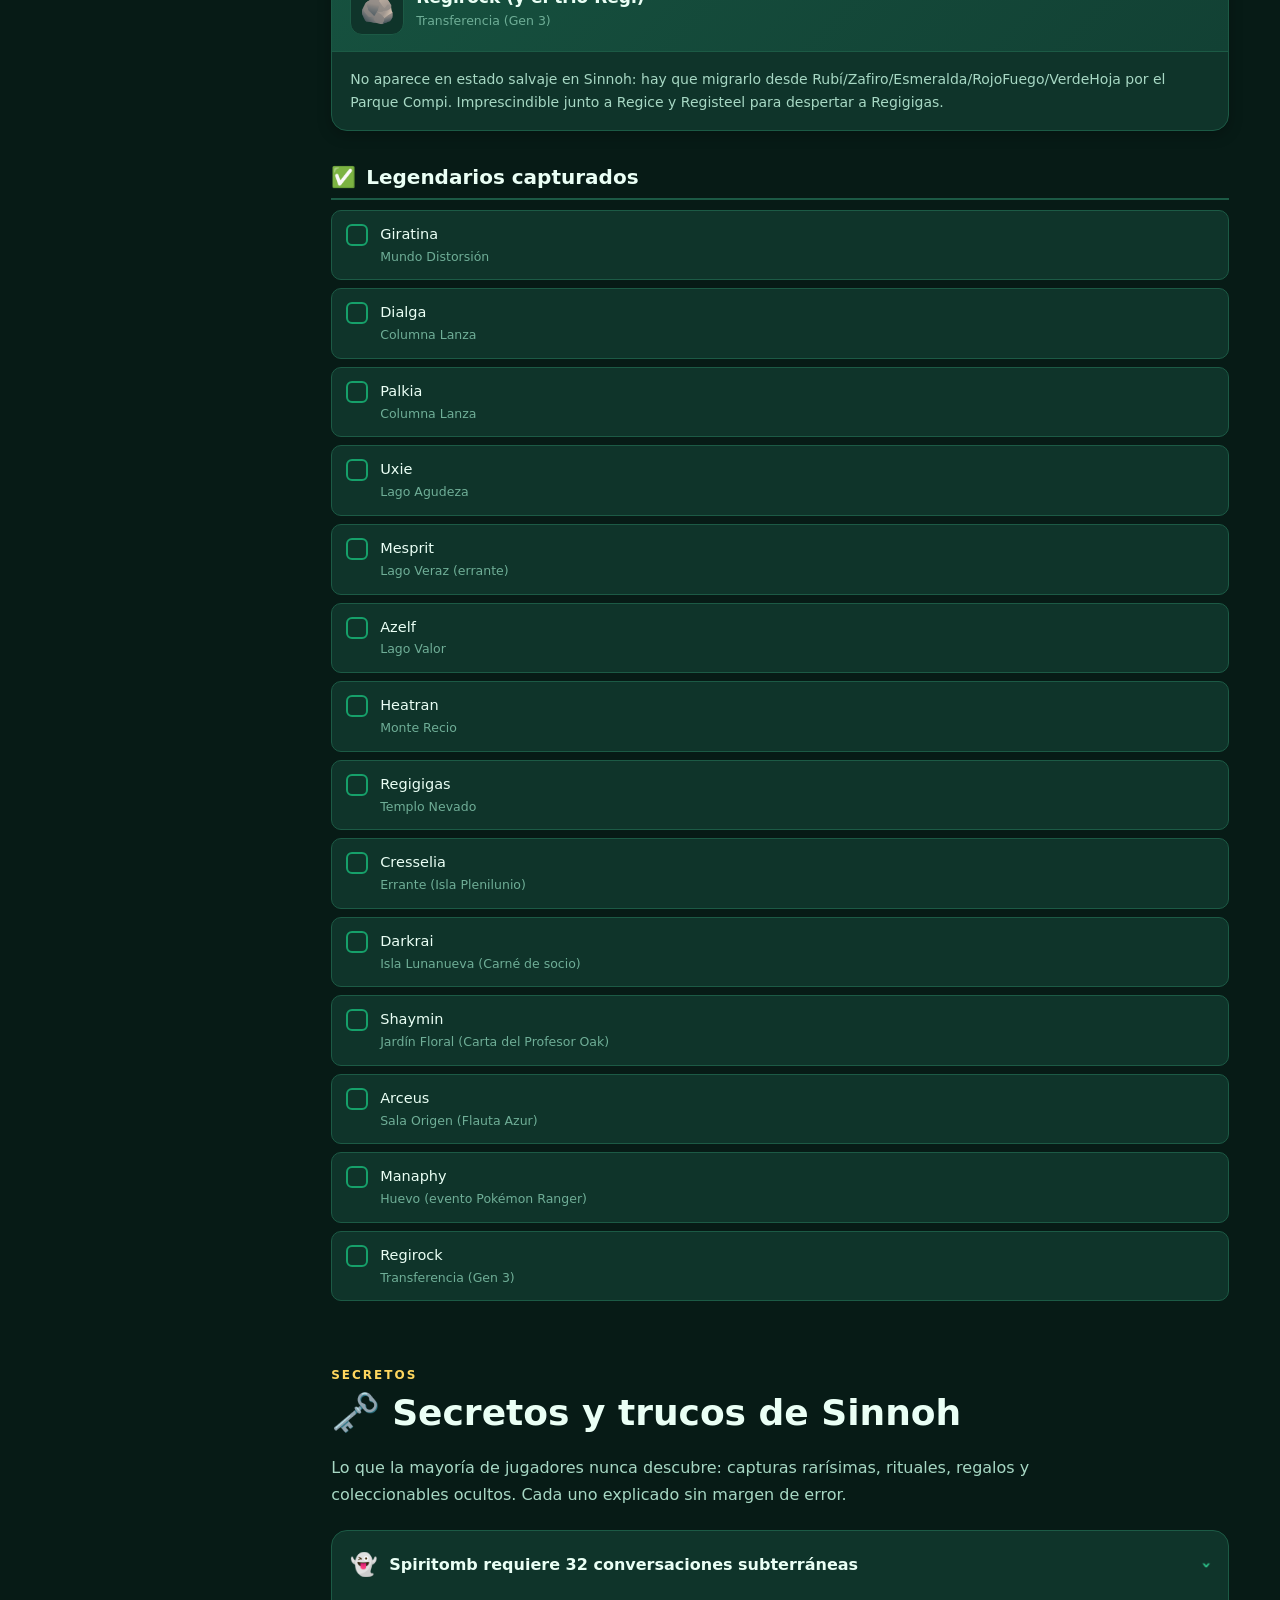
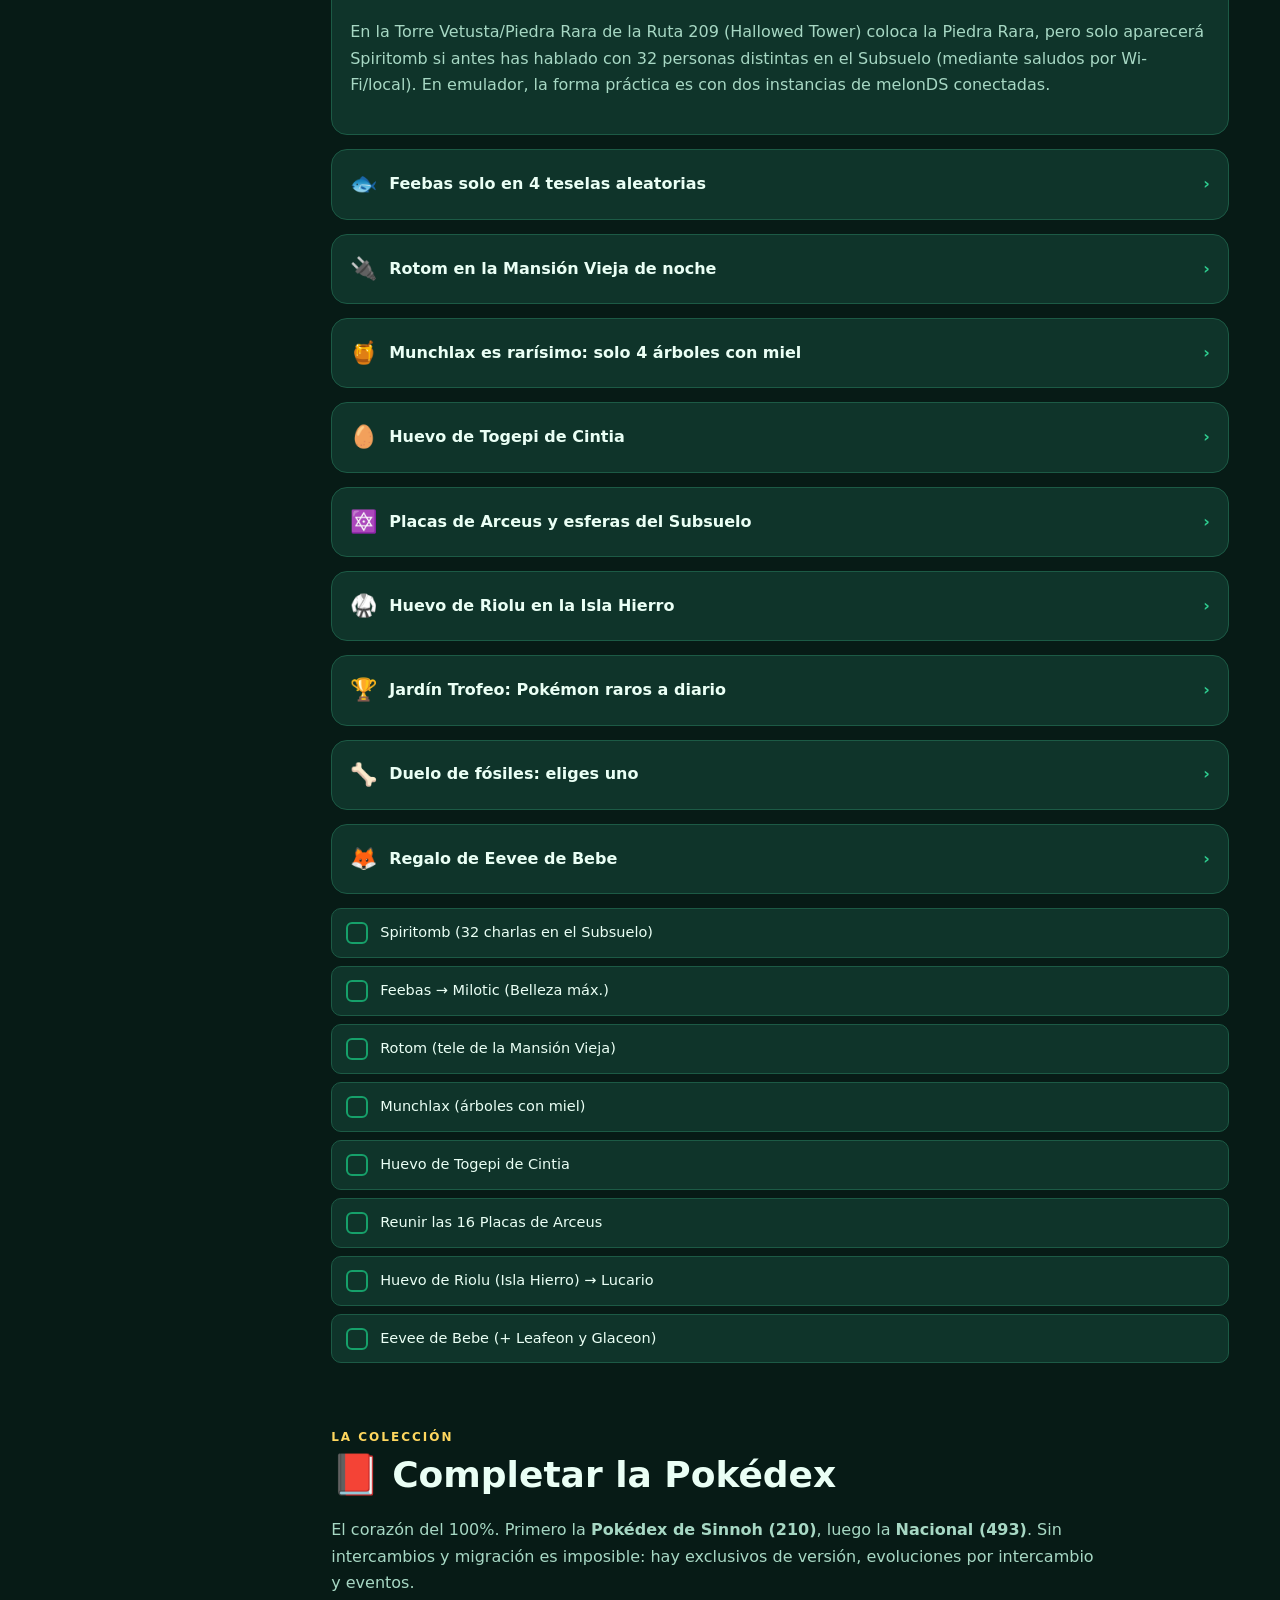
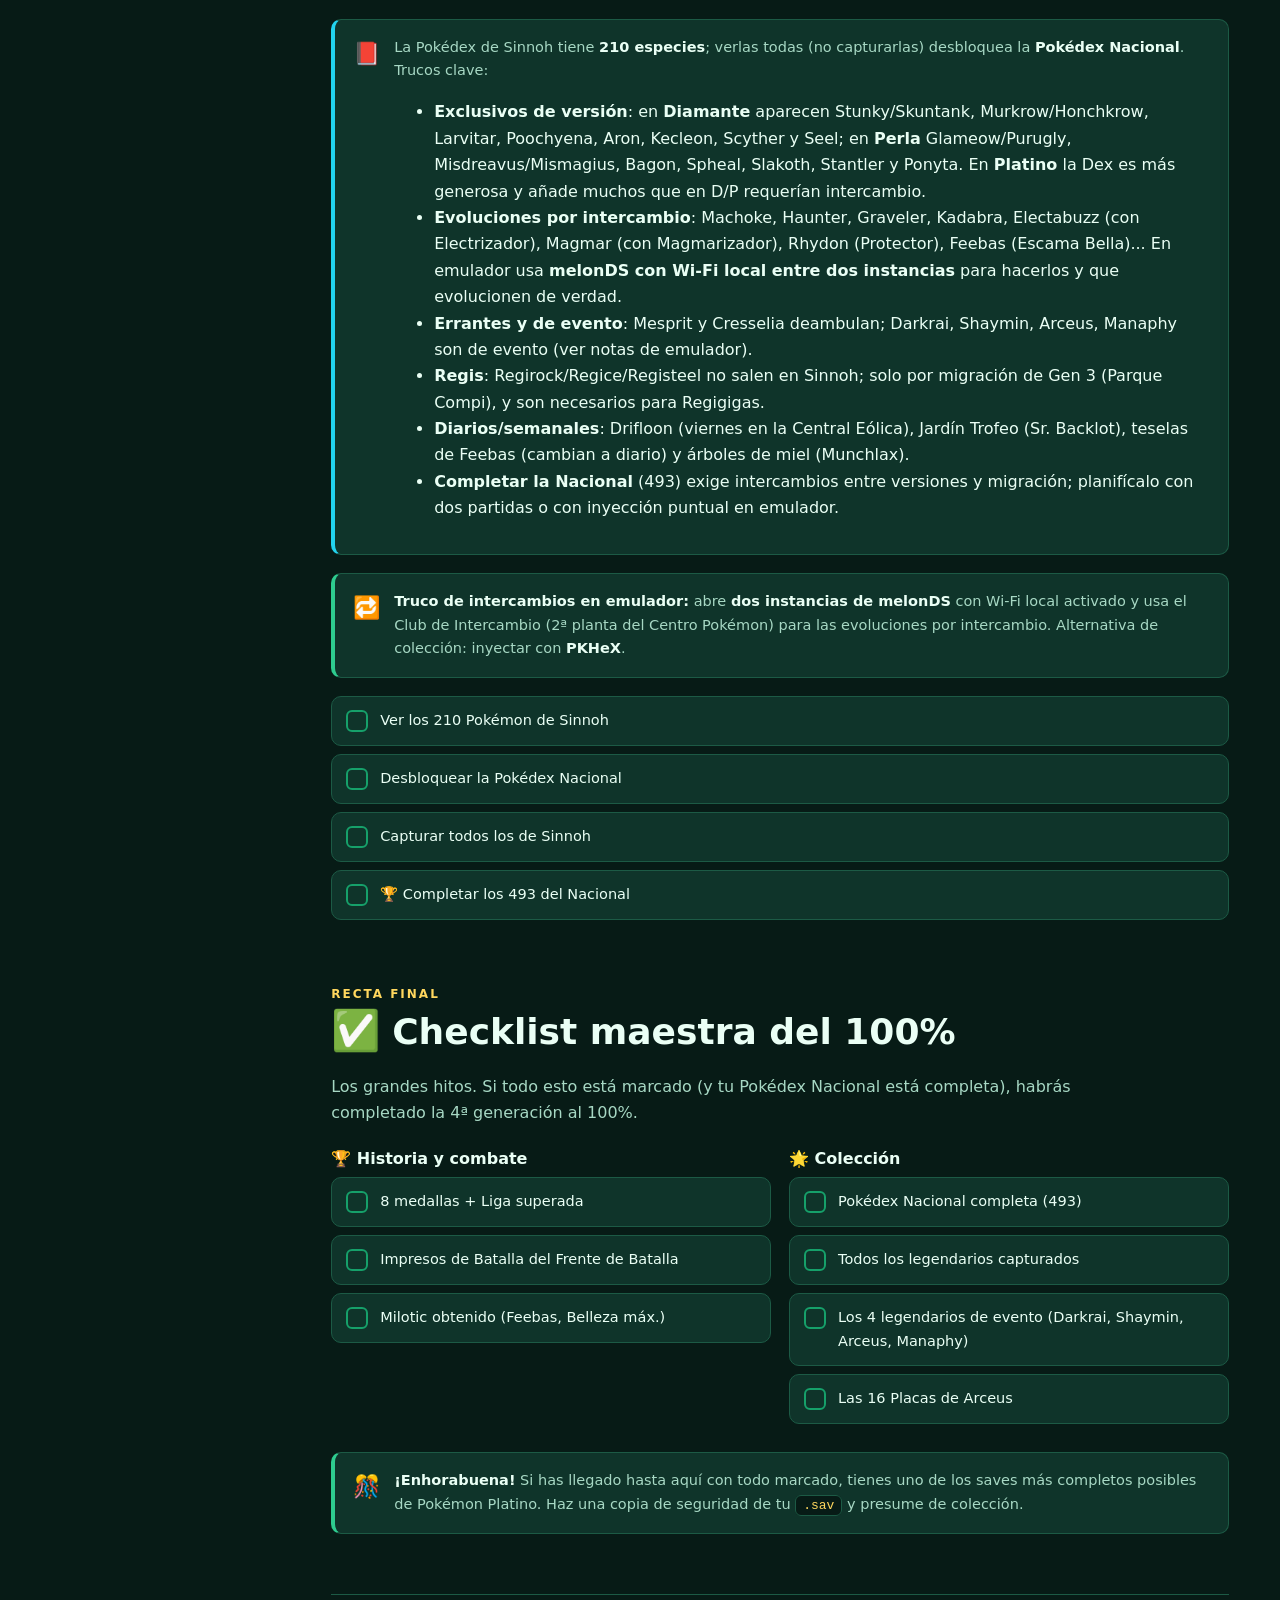
==== commit 3f130981: "Añadir buscador global (Ctrl+K) y enlazar referencias de tickets - Nuevo buscador compartido en las " ====
--- a/gen4/index.html
+++ b/gen4/index.html
@@ -544,5 +544,6 @@
 <button class="to-top" id="toTop" aria-label="Volver arriba">↑</button>
 
 <script src="../assets/js/app.js"></script>
+<script src="../assets/js/search.js"></script>
 </body>
 </html>
--- a/assets/css/style.css
+++ b/assets/css/style.css
@@ -508,6 +508,68 @@
 }
 .footer a { color: var(--emerald-300); }
 
+/* =====================================================================
+   Buscador (overlay Ctrl+K)
+   ===================================================================== */
+.search-overlay {
+  position: fixed; inset: 0; z-index: 90;
+  background: rgba(3, 15, 12, 0.62);
+  backdrop-filter: blur(5px);
+  display: none; align-items: flex-start; justify-content: center;
+  padding: 9vh 16px 16px;
+}
+.search-overlay.show { display: flex; animation: fade .18s ease; }
+.search-box {
+  width: min(680px, 94vw);
+  background: var(--surface);
+  border: 1px solid var(--border);
+  border-radius: 16px;
+  box-shadow: var(--shadow);
+  overflow: hidden;
+  display: flex; flex-direction: column;
+  max-height: 76vh;
+}
+.search-box__row {
+  display: flex; align-items: center; gap: 10px;
+  padding: 14px 16px; border-bottom: 1px solid var(--border);
+}
+.search-box__icon { font-size: 18px; }
+.search-box__input {
+  flex: 1; background: transparent; border: none; outline: none;
+  color: var(--text); font-size: 16px; font-family: var(--font);
+}
+.search-box__input::placeholder { color: var(--text-mute); }
+.search-box__close {
+  background: var(--surface-2); border: 1px solid var(--border); color: var(--text-mute);
+  width: 30px; height: 30px; border-radius: 8px; cursor: pointer; font-size: 13px;
+}
+.search-box__close:hover { color: var(--text); }
+.search-results { overflow-y: auto; padding: 8px; flex: 1; }
+.search-hint { color: var(--text-mute); font-size: 13.5px; padding: 14px 10px; }
+.search-item {
+  padding: 10px 12px; border-radius: 10px; cursor: pointer;
+  border: 1px solid transparent; margin-bottom: 2px;
+}
+.search-item:hover, .search-item.sel { background: var(--surface-2); border-color: var(--border); }
+.search-item__sec {
+  font-size: 10.5px; text-transform: uppercase; letter-spacing: .8px;
+  color: var(--gold-400); font-weight: 800; margin-bottom: 2px;
+}
+.search-item__title { font-weight: 700; font-size: 14.5px; color: var(--text); }
+.search-item__snip { font-size: 12.5px; color: var(--text-dim); margin-top: 2px; }
+.search-item mark { background: var(--gold-500); color: #06251c; border-radius: 3px; padding: 0 2px; }
+.search-other {
+  border-top: 1px solid var(--border);
+  padding: 10px 16px; font-size: 12.5px; color: var(--text-mute);
+  display: flex; flex-wrap: wrap; gap: 6px 14px; align-items: center;
+}
+.search-other a { font-weight: 700; }
+.search-flash { animation: searchFlash 2.2s ease; border-radius: 10px; }
+@keyframes searchFlash {
+  0%, 55% { box-shadow: 0 0 0 3px var(--gold-500), 0 0 26px rgba(244, 196, 48, 0.55); }
+  100% { box-shadow: 0 0 0 0 transparent; }
+}
+
 /* Utilidades */
 .mt-0 { margin-top: 0; }
 .center { text-align: center; }
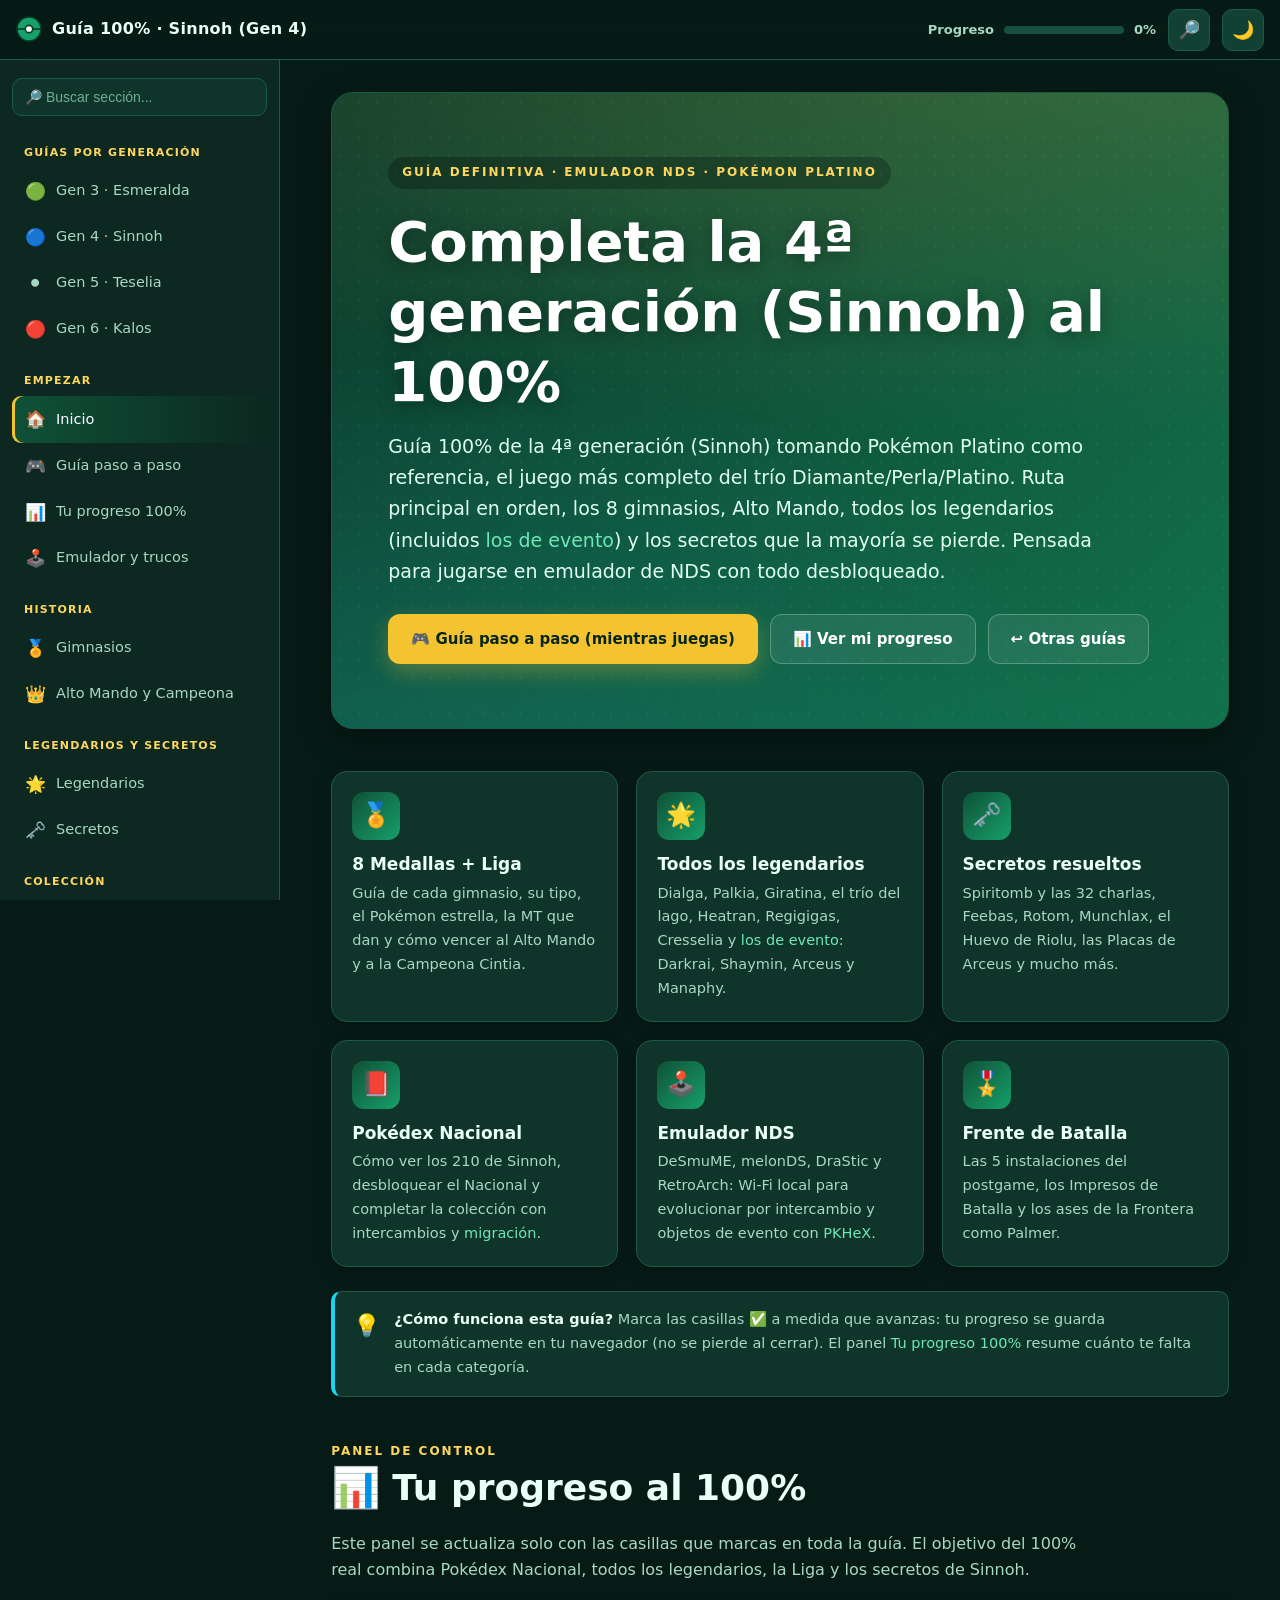
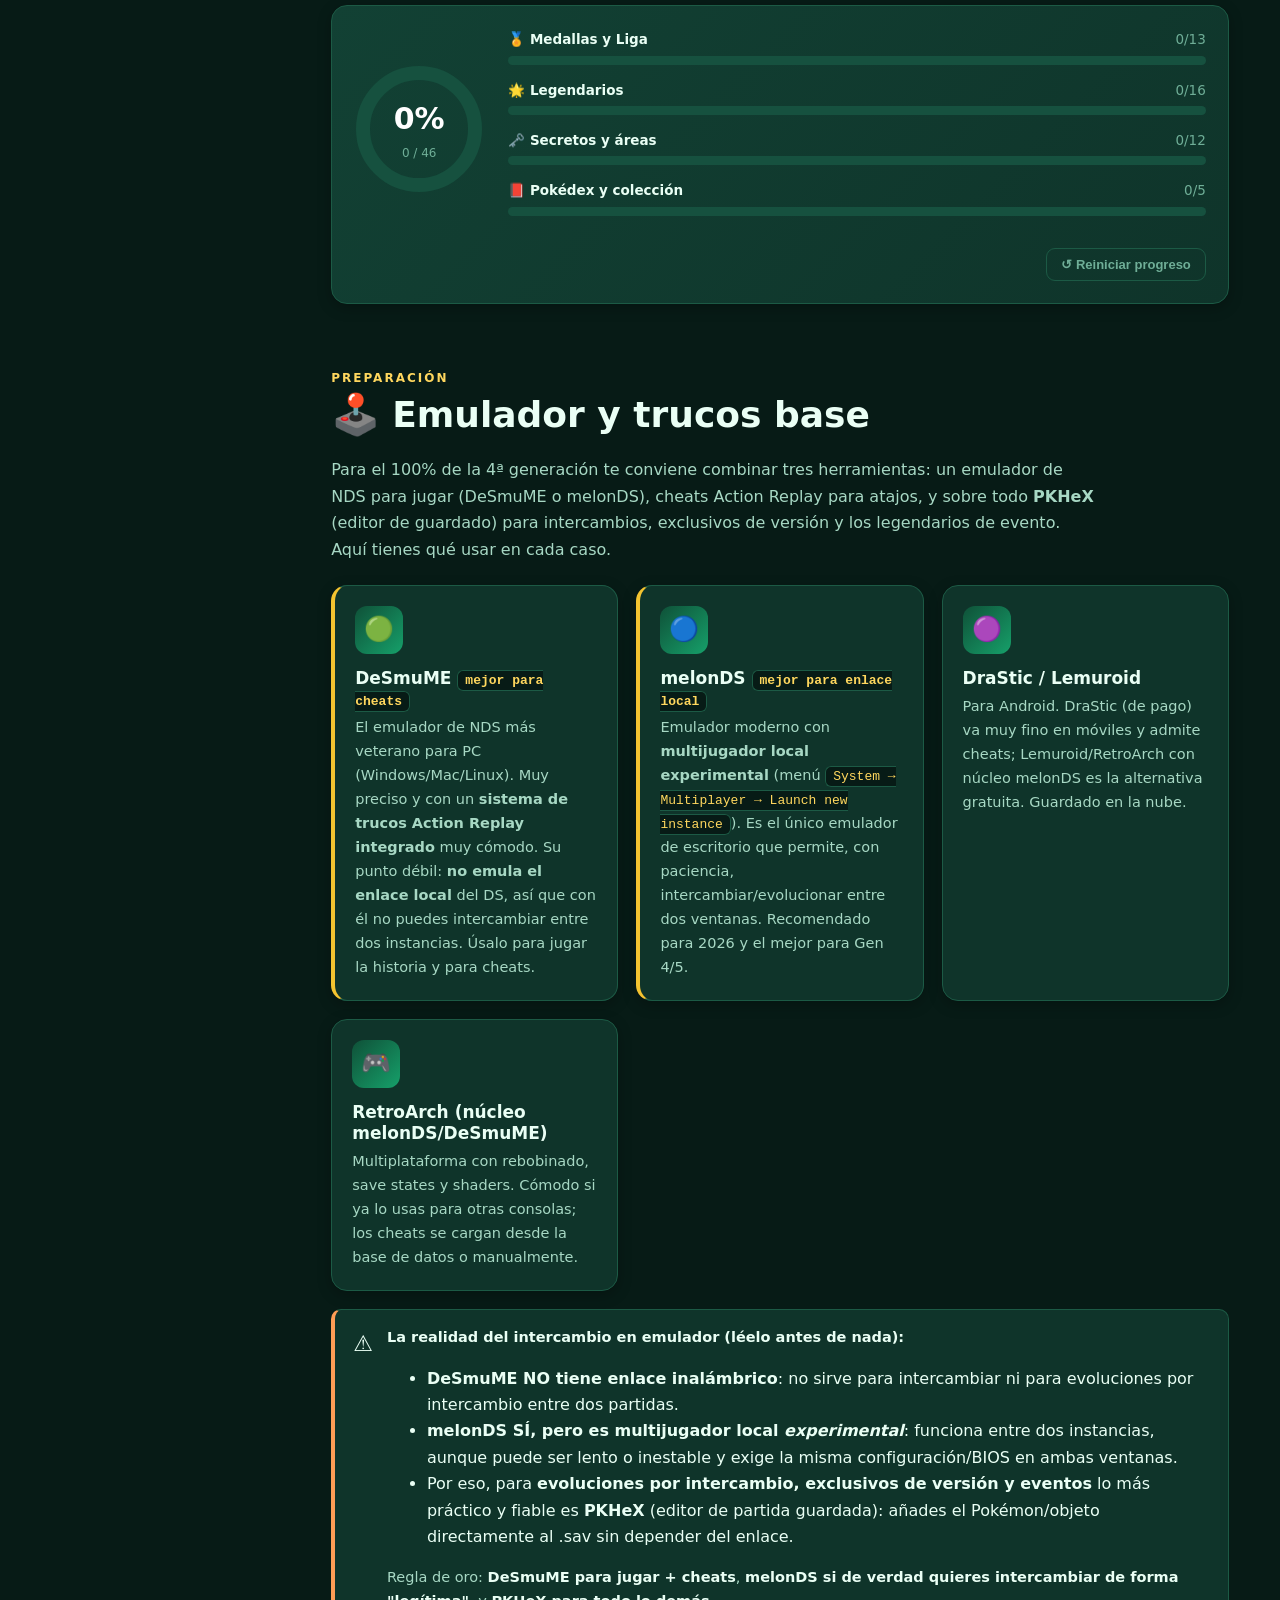
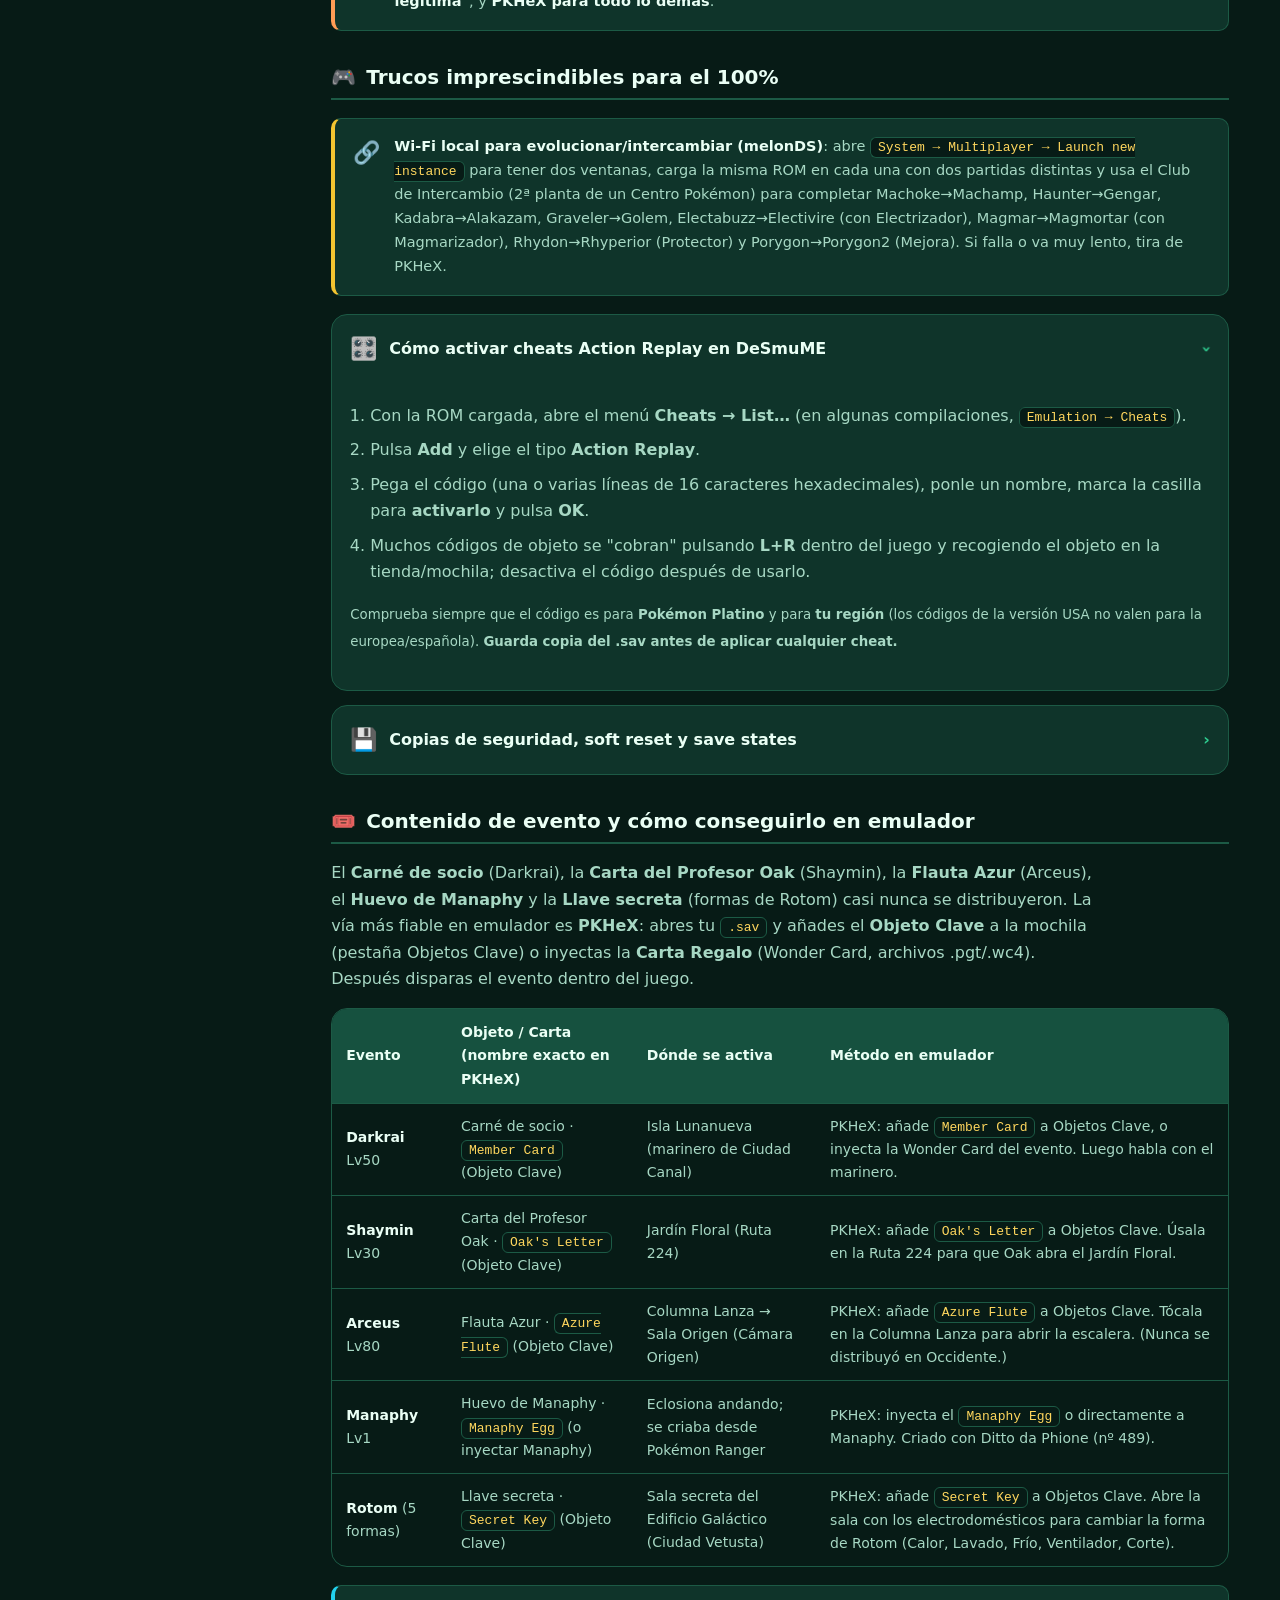
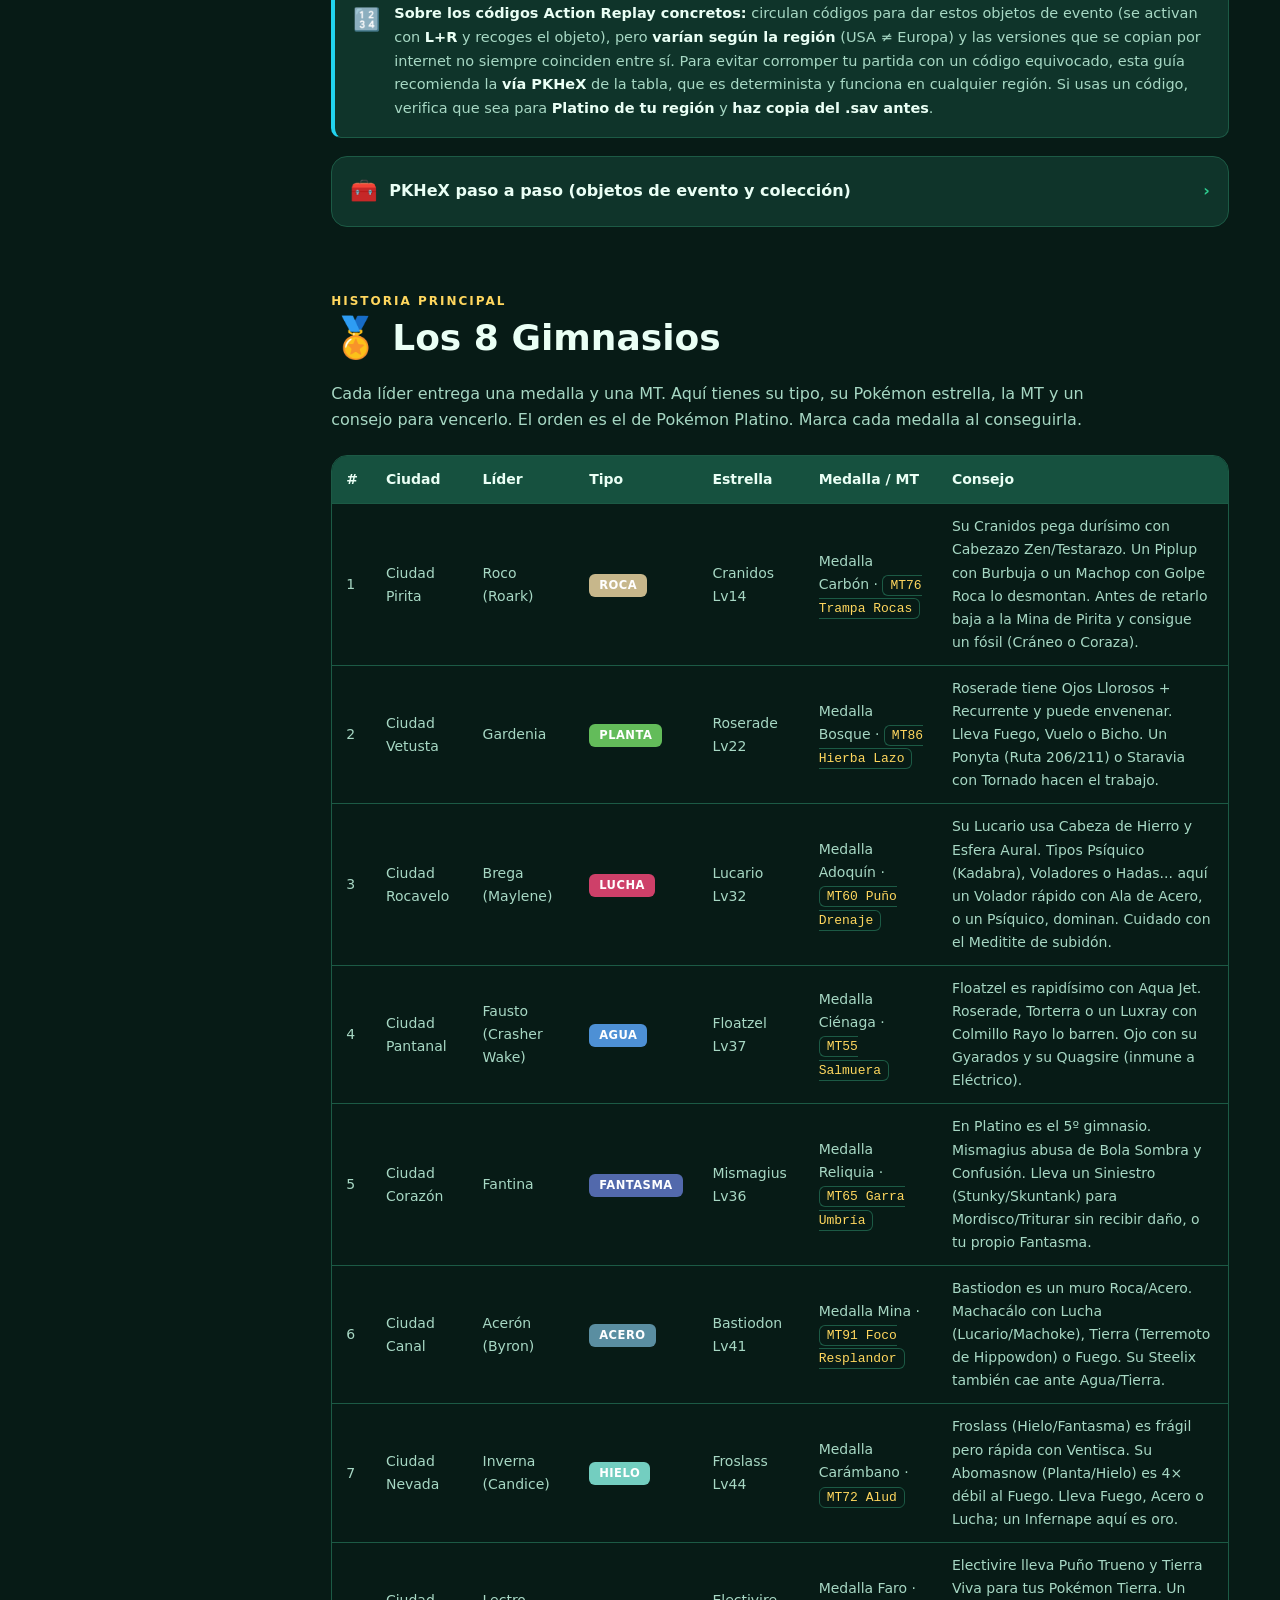
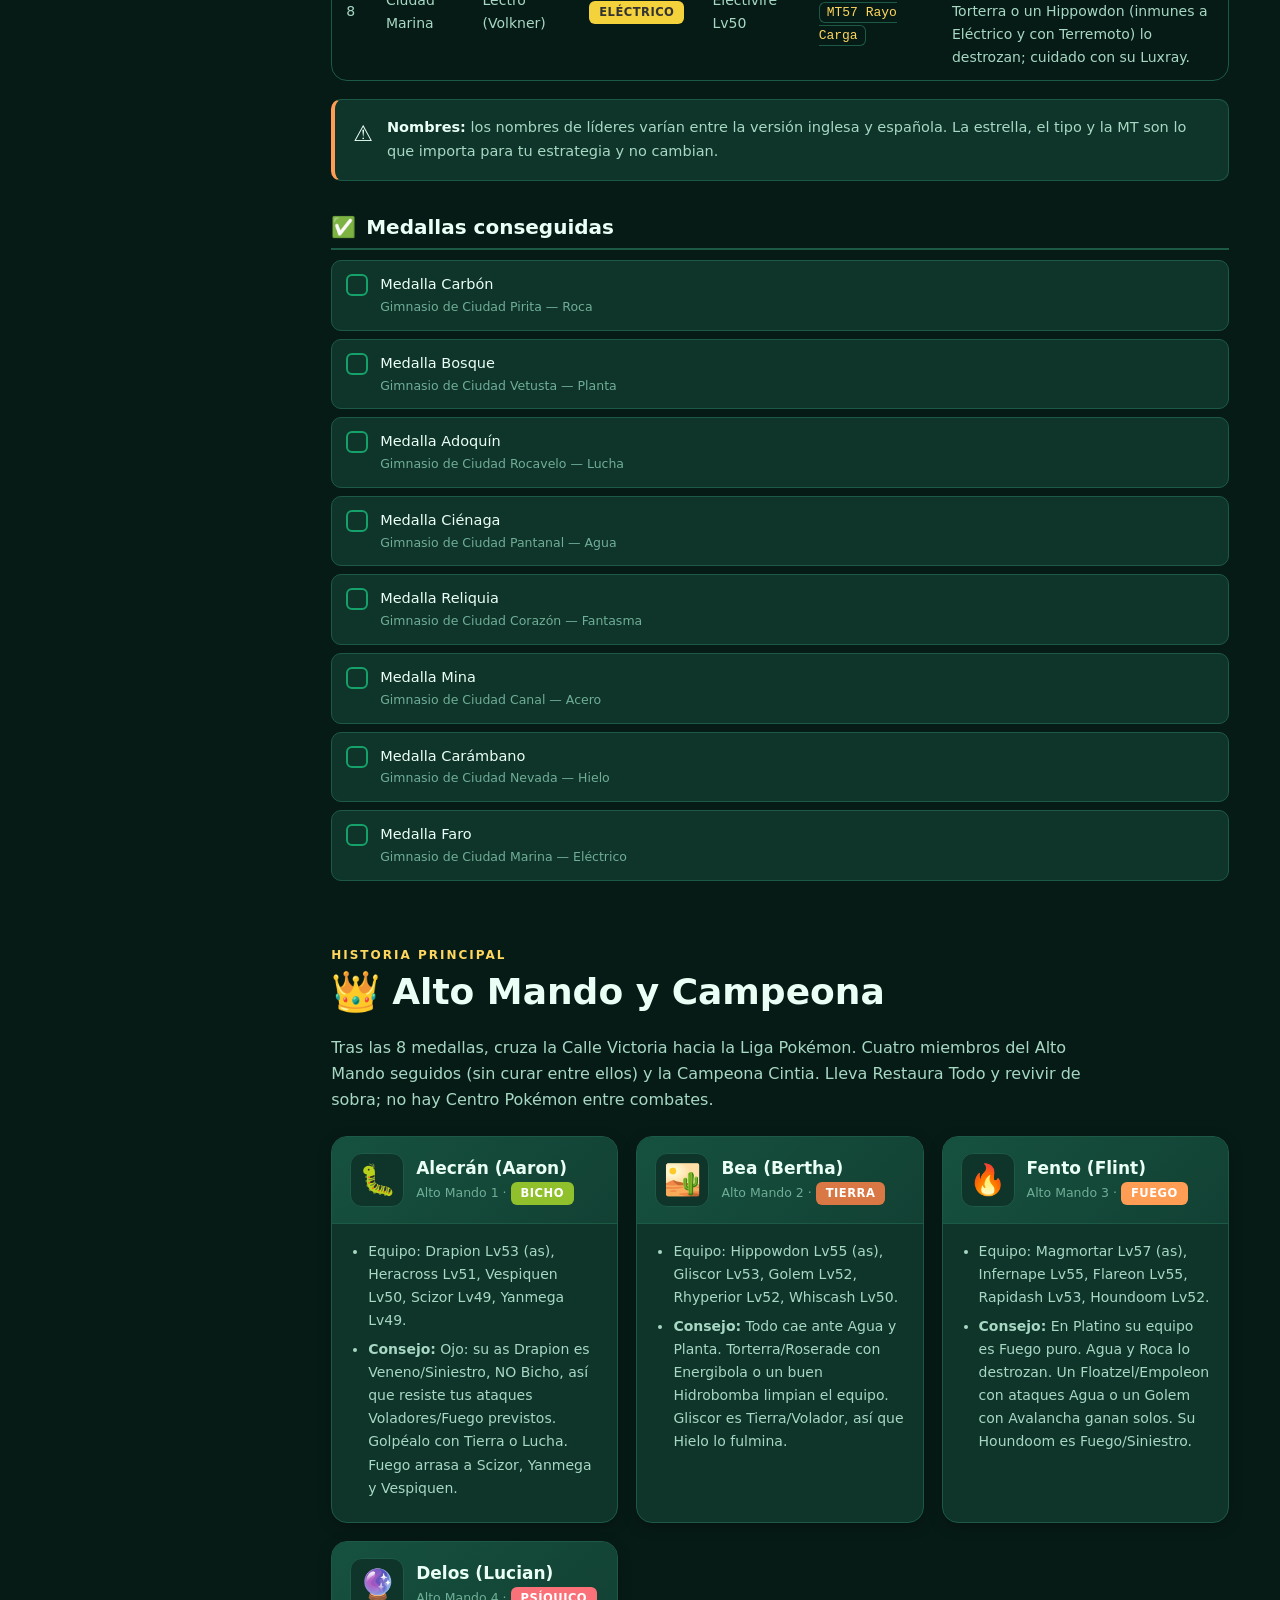
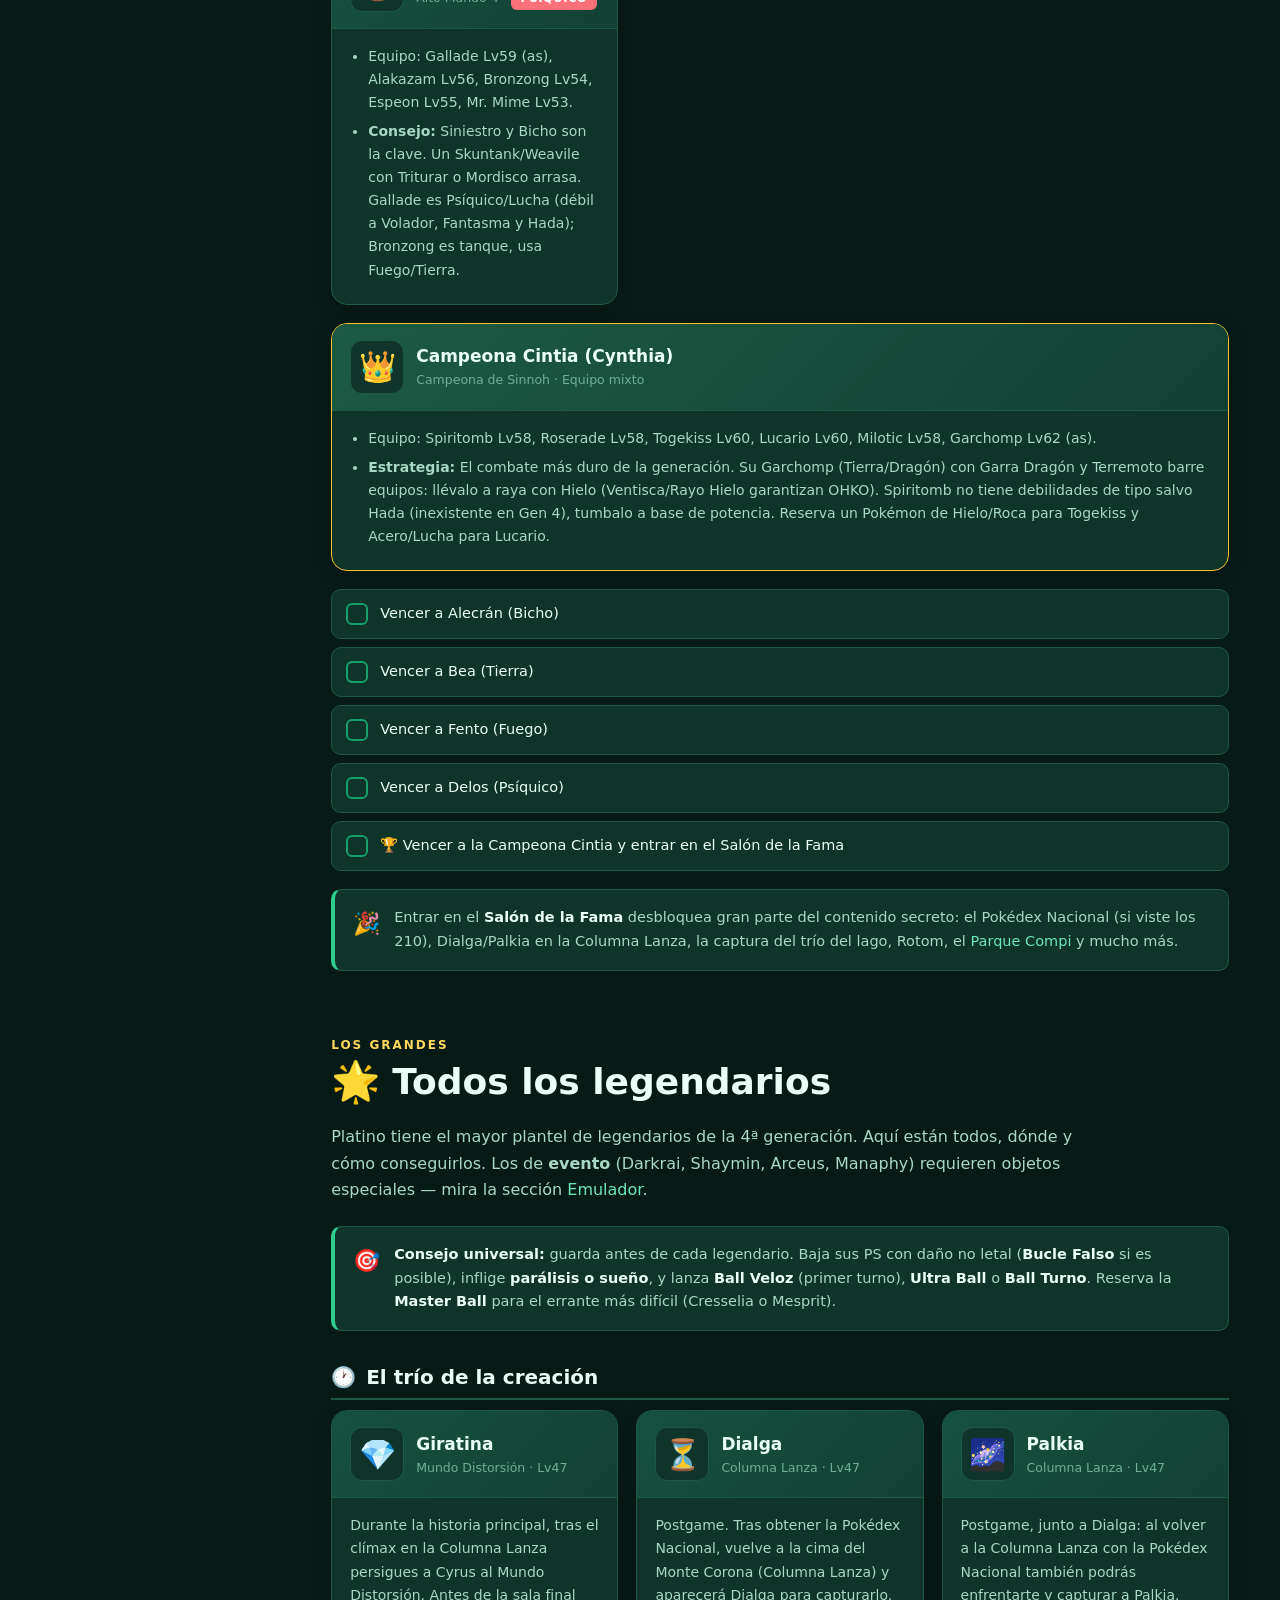
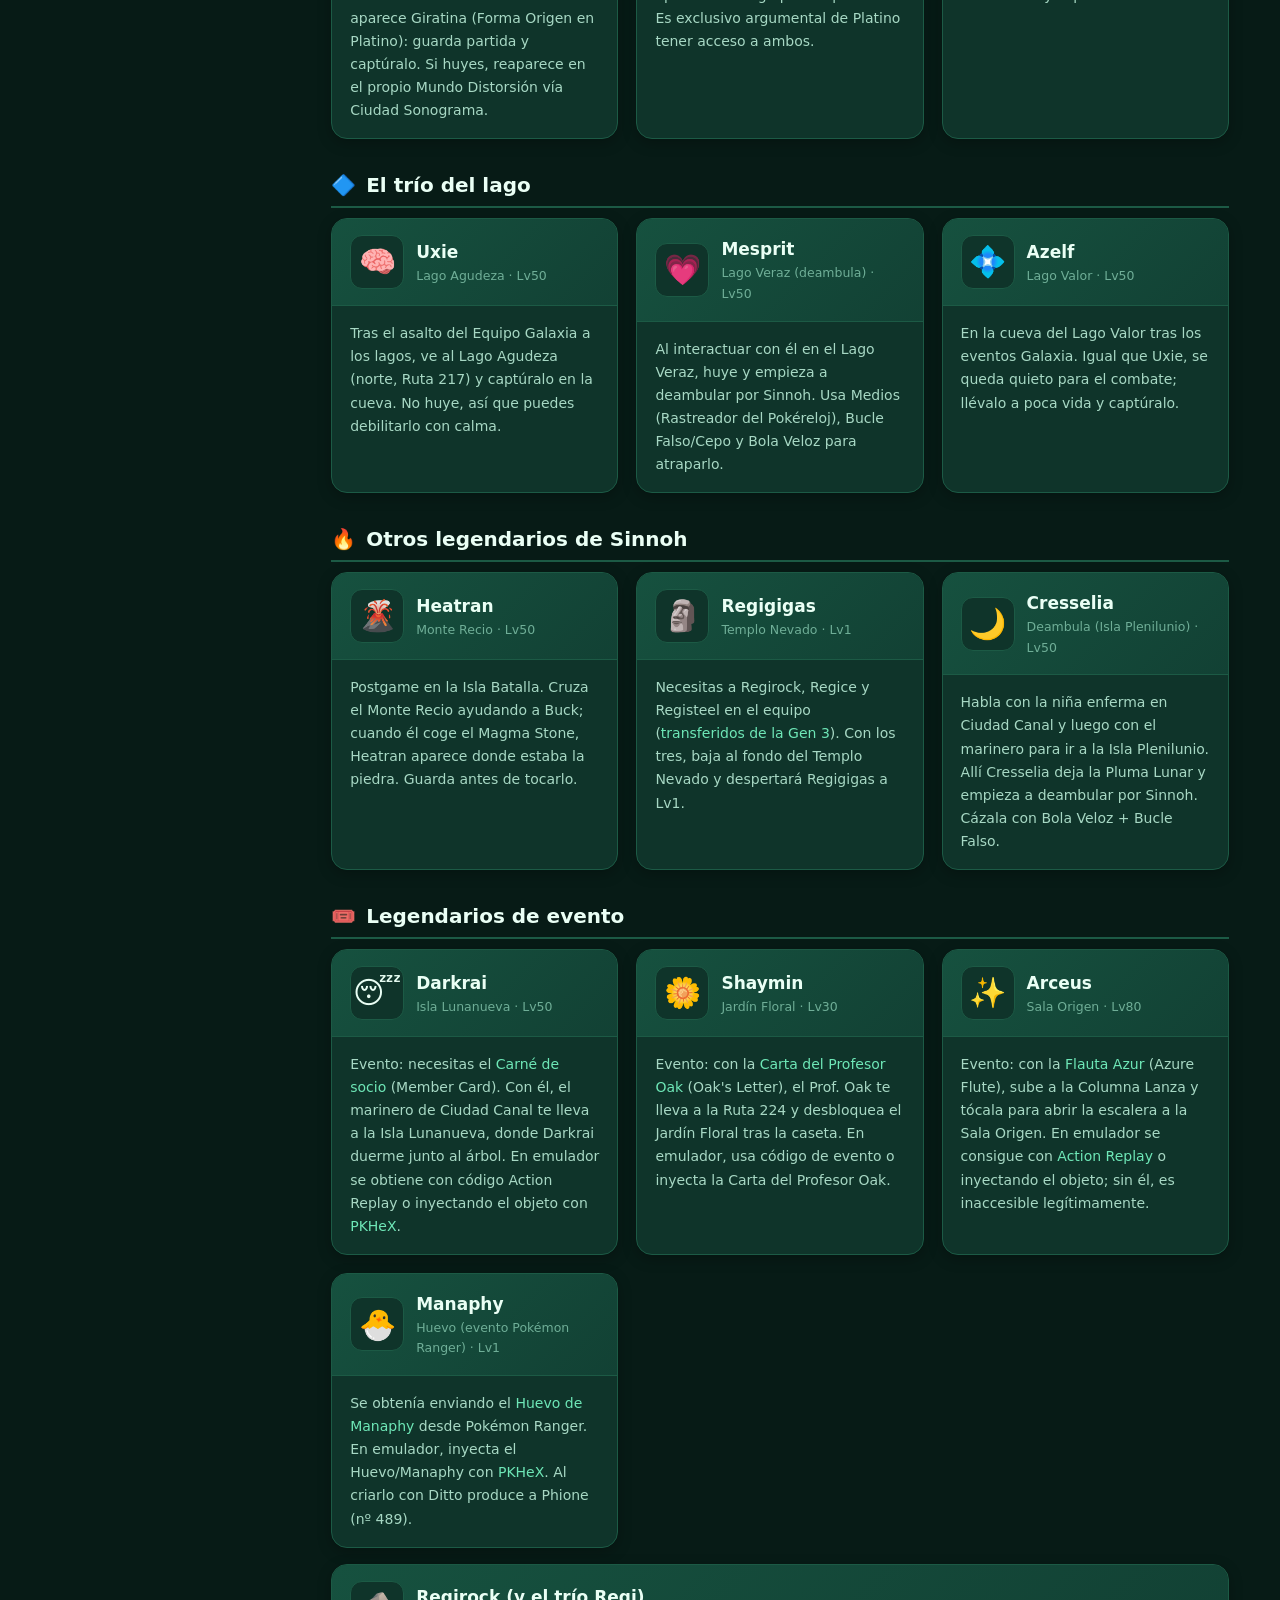
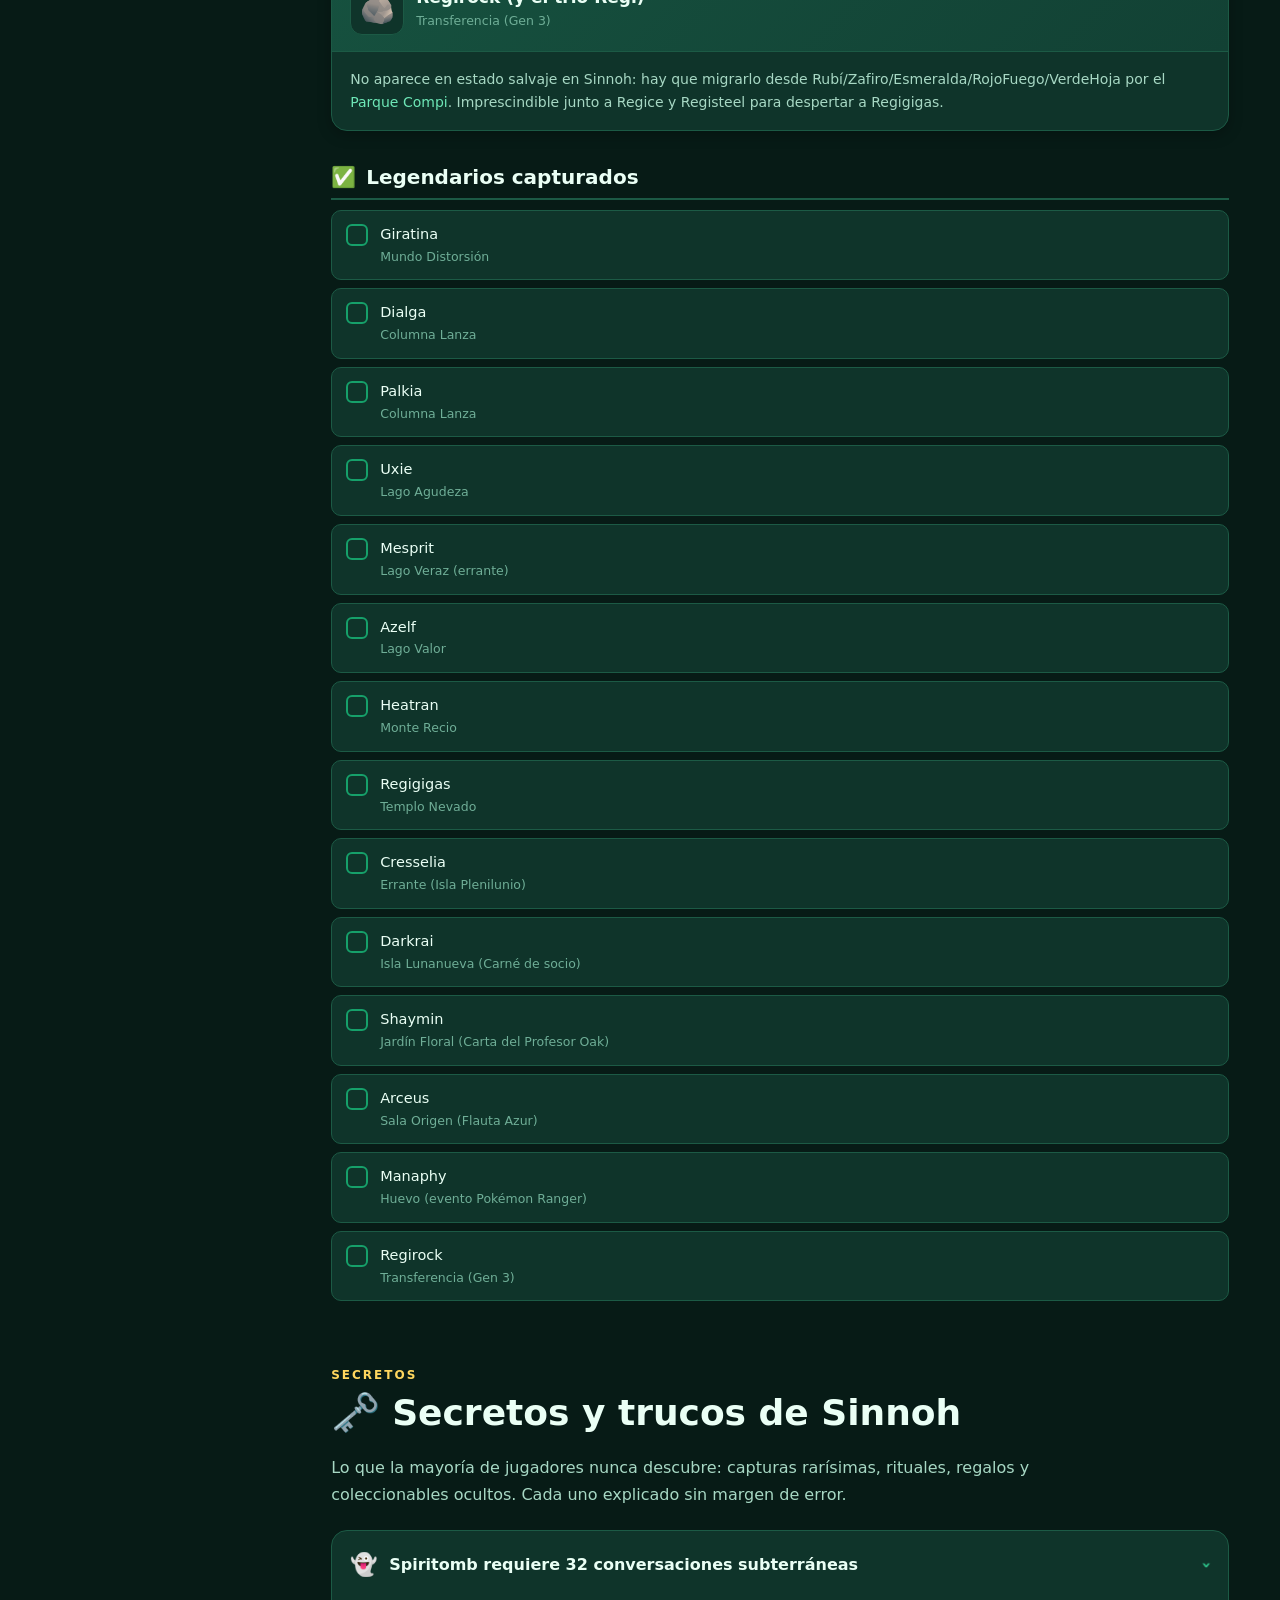
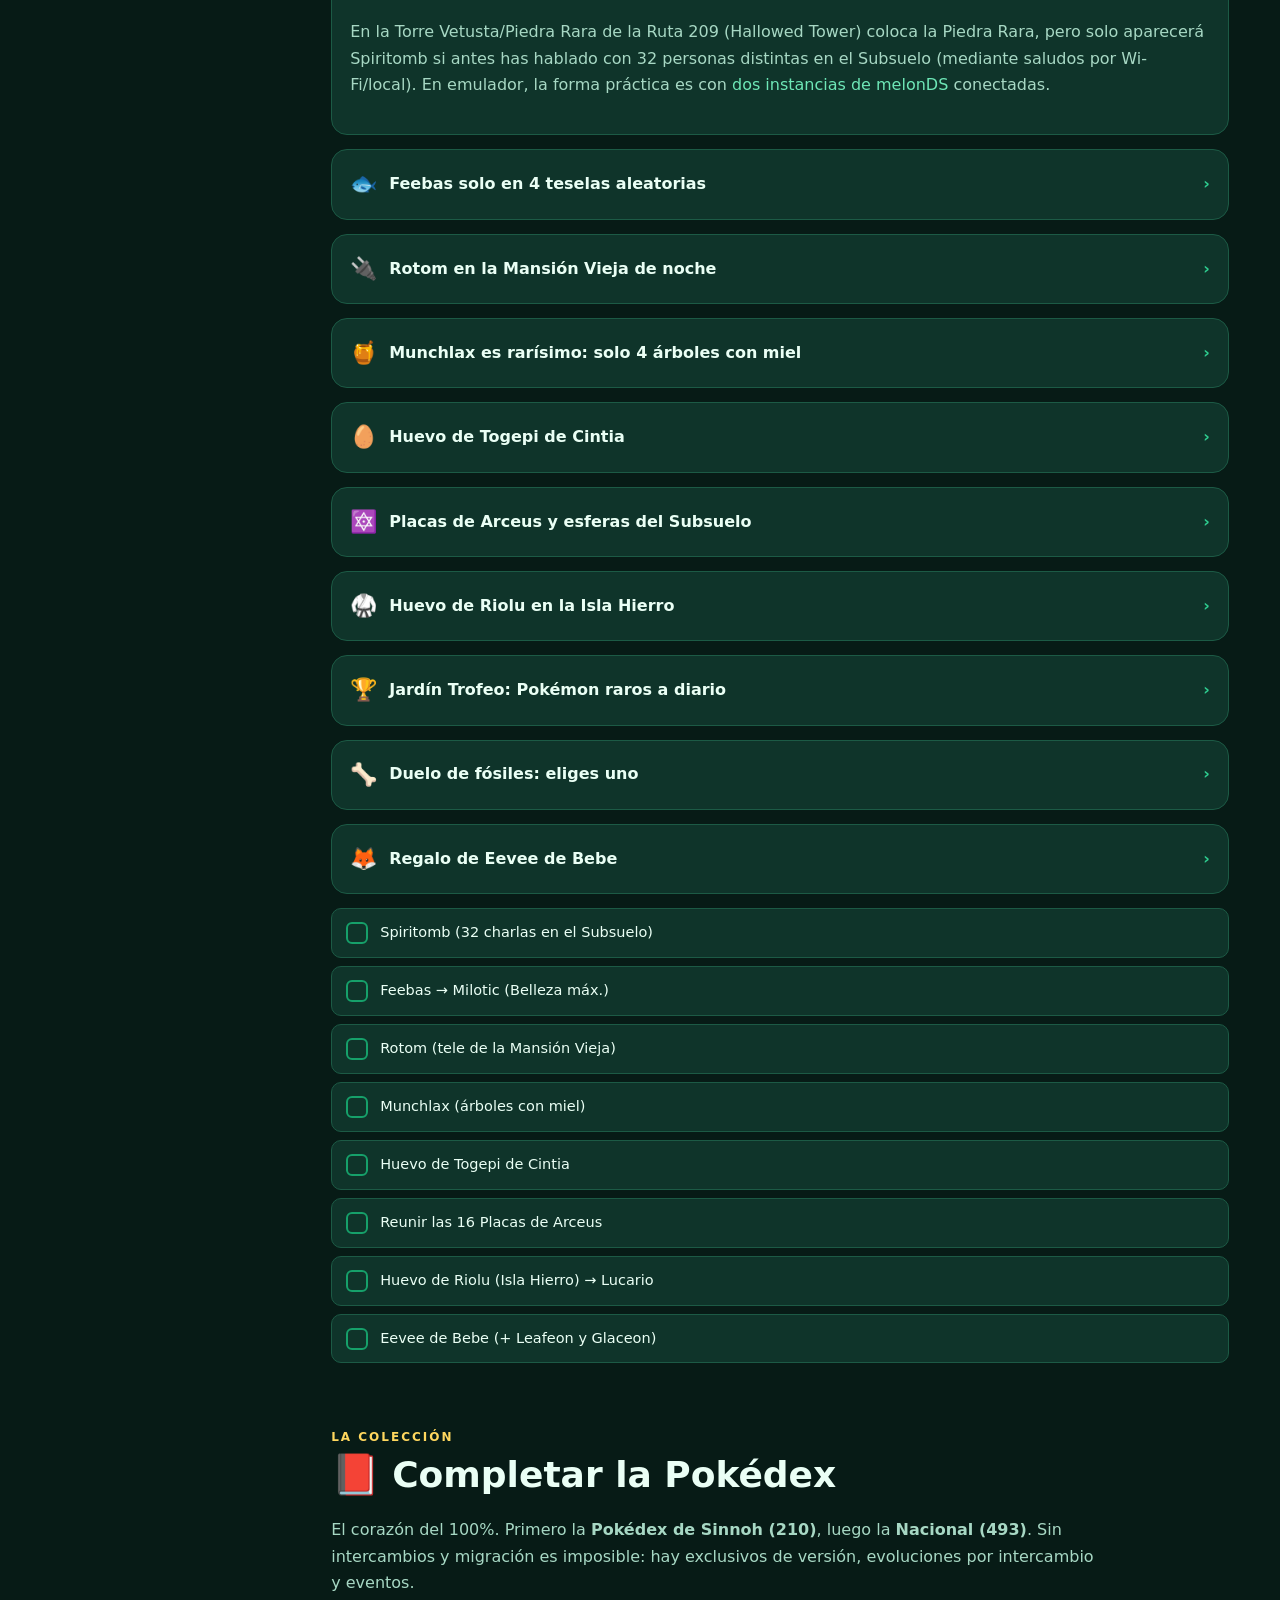
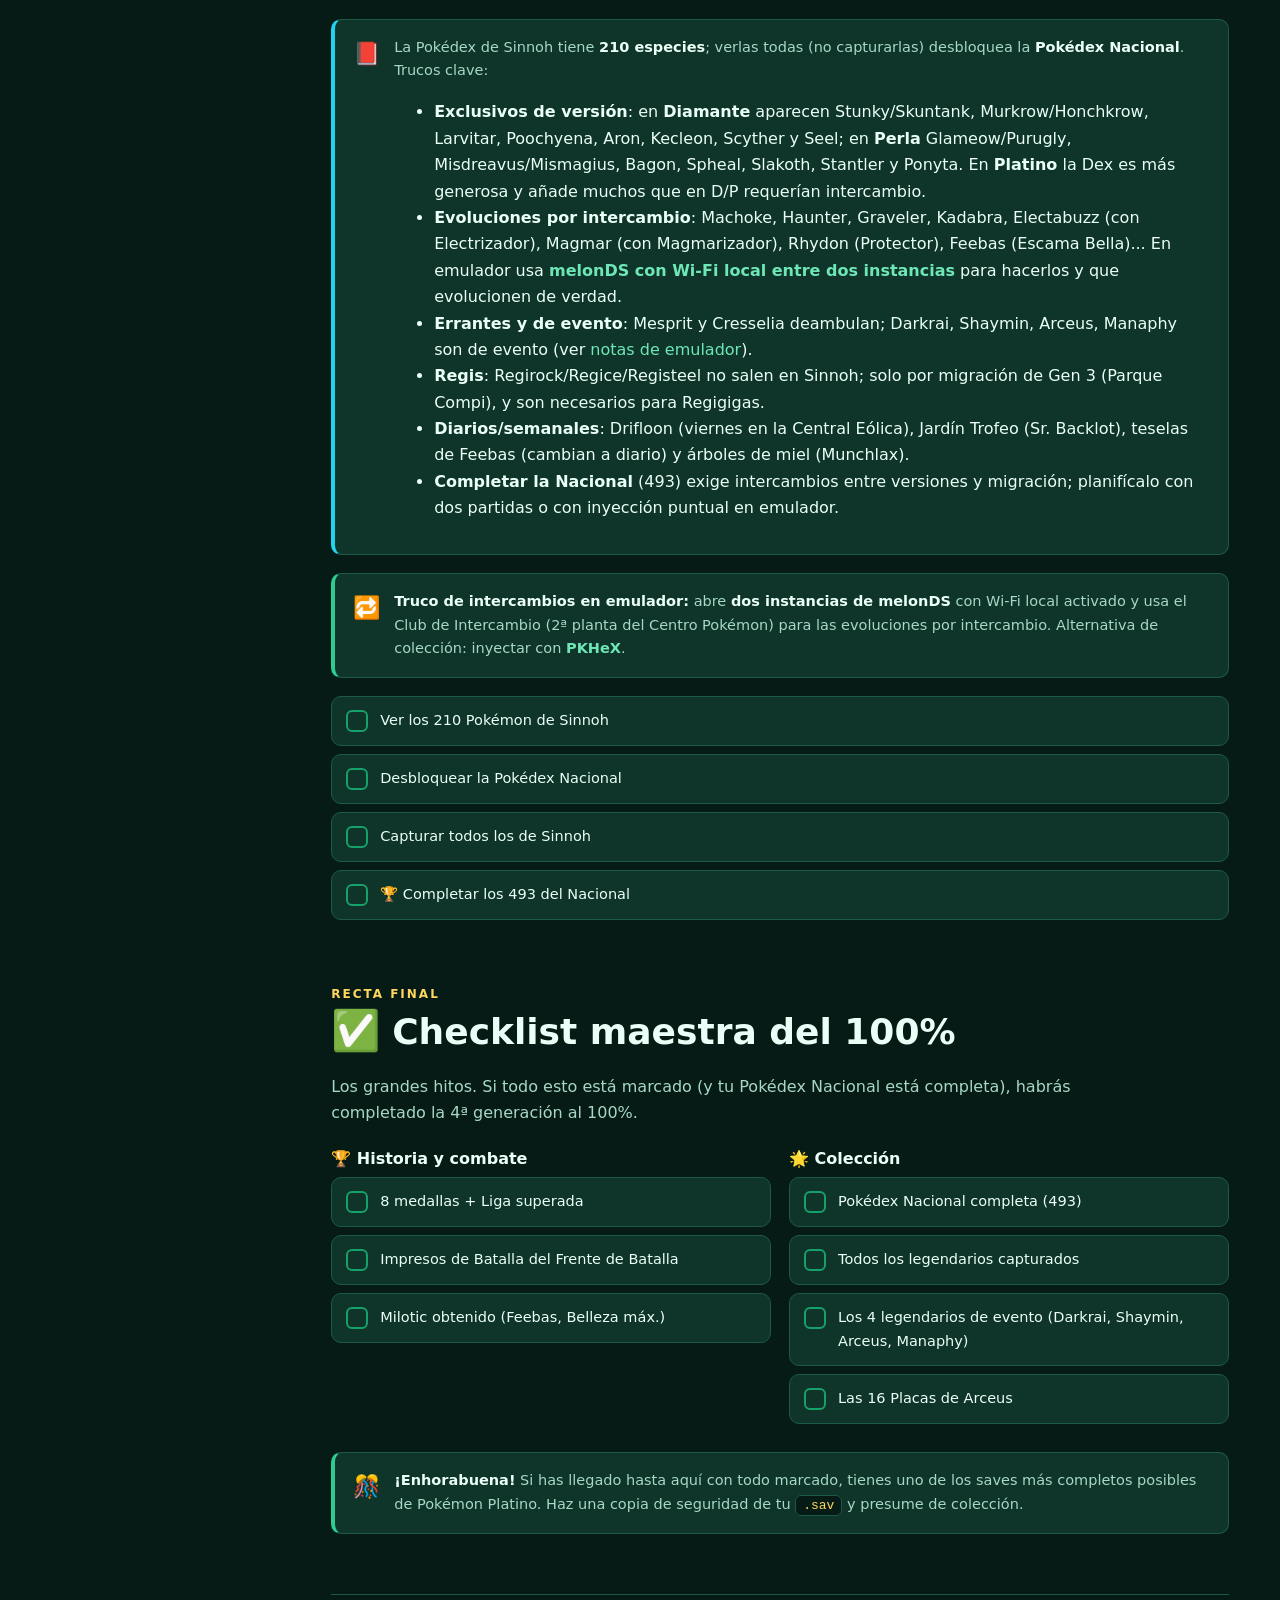
==== commit f7c40db9: "Gen 4: enlazar referencias a eventos y métodos de emulador Ancla #eventos en la tabla de eventos y 1" ====
--- a/gen4/index.html
+++ b/gen4/index.html
@@ -74,7 +74,7 @@
       <div class="hero">
         <span class="hero__eyebrow">Guía definitiva · Emulador NDS · Pokémon Platino</span>
         <h1>Completa la 4ª generación (Sinnoh) al 100%</h1>
-        <p>Guía 100% de la 4ª generación (Sinnoh) tomando Pokémon Platino como referencia, el juego más completo del trío Diamante/Perla/Platino. Ruta principal en orden, los 8 gimnasios, Alto Mando, todos los legendarios (incluidos los de evento) y los secretos que la mayoría se pierde. Pensada para jugarse en emulador de NDS con todo desbloqueado.</p>
+        <p>Guía 100% de la 4ª generación (Sinnoh) tomando Pokémon Platino como referencia, el juego más completo del trío Diamante/Perla/Platino. Ruta principal en orden, los 8 gimnasios, Alto Mando, todos los legendarios (incluidos <a href="#eventos">los de evento</a>) y los secretos que la mayoría se pierde. Pensada para jugarse en emulador de NDS con todo desbloqueado.</p>
         <div class="hero__cta">
           <a href="jugando.html" class="btn btn--gold">🎮 Guía paso a paso (mientras juegas)</a>
           <a href="#progreso" class="btn btn--ghost">📊 Ver mi progreso</a>
@@ -84,10 +84,10 @@
 
       <div class="grid grid--3">
         <div class="card"><div class="card__icon">🏅</div><h4>8 Medallas + Liga</h4><p>Guía de cada gimnasio, su tipo, el Pokémon estrella, la MT que dan y cómo vencer al Alto Mando y a la Campeona Cintia.</p></div>
-        <div class="card"><div class="card__icon">🌟</div><h4>Todos los legendarios</h4><p>Dialga, Palkia, Giratina, el trío del lago, Heatran, Regigigas, Cresselia y los de evento: Darkrai, Shaymin, Arceus y Manaphy.</p></div>
+        <div class="card"><div class="card__icon">🌟</div><h4>Todos los legendarios</h4><p>Dialga, Palkia, Giratina, el trío del lago, Heatran, Regigigas, Cresselia y <a href="#eventos">los de evento</a>: Darkrai, Shaymin, Arceus y Manaphy.</p></div>
         <div class="card"><div class="card__icon">🗝️</div><h4>Secretos resueltos</h4><p>Spiritomb y las 32 charlas, Feebas, Rotom, Munchlax, el Huevo de Riolu, las Placas de Arceus y mucho más.</p></div>
-        <div class="card"><div class="card__icon">📕</div><h4>Pokédex Nacional</h4><p>Cómo ver los 210 de Sinnoh, desbloquear el Nacional y completar la colección con intercambios y migración.</p></div>
-        <div class="card"><div class="card__icon">🕹️</div><h4>Emulador NDS</h4><p>DeSmuME, melonDS, DraStic y RetroArch: Wi-Fi local para evolucionar por intercambio y objetos de evento con PKHeX.</p></div>
+        <div class="card"><div class="card__icon">📕</div><h4>Pokédex Nacional</h4><p>Cómo ver los 210 de Sinnoh, desbloquear el Nacional y completar la colección con intercambios y <a href="#pokedex">migración</a>.</p></div>
+        <div class="card"><div class="card__icon">🕹️</div><h4>Emulador NDS</h4><p>DeSmuME, melonDS, DraStic y RetroArch: Wi-Fi local para evolucionar por intercambio y objetos de evento con <a href="#emulador">PKHeX</a>.</p></div>
         <div class="card"><div class="card__icon">🎖️</div><h4>Frente de Batalla</h4><p>Las 5 instalaciones del postgame, los Impresos de Batalla y los ases de la Frontera como Palmer.</p></div>
       </div>
 
@@ -196,7 +196,7 @@
         </div></div>
       </div>
 
-      <h3><span class="emo">🎟️</span> Contenido de evento y cómo conseguirlo en emulador</h3>
+      <h3 id="eventos"><span class="emo">🎟️</span> Contenido de evento y cómo conseguirlo en emulador</h3>
       <p class="section__intro">El <b>Carné de socio</b> (Darkrai), la <b>Carta del Profesor Oak</b> (Shaymin), la <b>Flauta Azur</b> (Arceus), el <b>Huevo de Manaphy</b> y la <b>Llave secreta</b> (formas de Rotom) casi nunca se distribuyeron. La vía más fiable en emulador es <b>PKHeX</b>: abres tu <span class="code">.sav</span> y añades el <b>Objeto Clave</b> a la mochila (pestaña Objetos Clave) o inyectas la <b>Carta Regalo</b> (Wonder Card, archivos .pgt/.wc4). Después disparas el evento dentro del juego.</p>
       <div class="table-wrap">
         <table>
@@ -316,7 +316,7 @@
         <li><label class="check-item" data-key="g4-champ" data-cat="medallas"><input type="checkbox"><span class="box">✓</span><span class="label">🏆 Vencer a la Campeona Cintia y entrar en el Salón de la Fama</span></label></li>
       </ul>
 
-      <div class="callout callout--tip"><span class="emo">🎉</span><p>Entrar en el <b>Salón de la Fama</b> desbloquea gran parte del contenido secreto: el Pokédex Nacional (si viste los 210), Dialga/Palkia en la Columna Lanza, la captura del trío del lago, Rotom, el Parque Compi y mucho más.</p></div>
+      <div class="callout callout--tip"><span class="emo">🎉</span><p>Entrar en el <b>Salón de la Fama</b> desbloquea gran parte del contenido secreto: el Pokédex Nacional (si viste los 210), Dialga/Palkia en la Columna Lanza, la captura del trío del lago, Rotom, el <a href="#pokedex">Parque Compi</a> y mucho más.</p></div>
     </section>
 
     <!-- ============ LEGENDARIOS ============ -->
@@ -346,19 +346,19 @@
       <h3><span class="emo">🔥</span> Otros legendarios de Sinnoh</h3>
       <div class="grid grid--3">
         <div class="mon-card"><div class="mon-card__head"><div class="mon-card__sprite">🌋</div><div><div class="mon-card__name">Heatran</div><div class="mon-card__loc">Monte Recio · Lv50</div></div></div><div class="mon-card__body">Postgame en la Isla Batalla. Cruza el Monte Recio ayudando a Buck; cuando él coge el Magma Stone, Heatran aparece donde estaba la piedra. Guarda antes de tocarlo.</div></div>
-        <div class="mon-card"><div class="mon-card__head"><div class="mon-card__sprite">🗿</div><div><div class="mon-card__name">Regigigas</div><div class="mon-card__loc">Templo Nevado · Lv1</div></div></div><div class="mon-card__body">Necesitas a Regirock, Regice y Registeel en el equipo (transferidos de la Gen 3). Con los tres, baja al fondo del Templo Nevado y despertará Regigigas a Lv1.</div></div>
+        <div class="mon-card"><div class="mon-card__head"><div class="mon-card__sprite">🗿</div><div><div class="mon-card__name">Regigigas</div><div class="mon-card__loc">Templo Nevado · Lv1</div></div></div><div class="mon-card__body">Necesitas a Regirock, Regice y Registeel en el equipo (<a href="#pokedex">transferidos de la Gen 3</a>). Con los tres, baja al fondo del Templo Nevado y despertará Regigigas a Lv1.</div></div>
         <div class="mon-card"><div class="mon-card__head"><div class="mon-card__sprite">🌙</div><div><div class="mon-card__name">Cresselia</div><div class="mon-card__loc">Deambula (Isla Plenilunio) · Lv50</div></div></div><div class="mon-card__body">Habla con la niña enferma en Ciudad Canal y luego con el marinero para ir a la Isla Plenilunio. Allí Cresselia deja la Pluma Lunar y empieza a deambular por Sinnoh. Cázala con Bola Veloz + Bucle Falso.</div></div>
       </div>
 
       <h3><span class="emo">🎟️</span> Legendarios de evento</h3>
       <div class="grid grid--2">
-        <div class="mon-card"><div class="mon-card__head"><div class="mon-card__sprite">😴</div><div><div class="mon-card__name">Darkrai</div><div class="mon-card__loc">Isla Lunanueva · Lv50</div></div></div><div class="mon-card__body">Evento: necesitas el Carné de socio (Member Card). Con él, el marinero de Ciudad Canal te lleva a la Isla Lunanueva, donde Darkrai duerme junto al árbol. En emulador se obtiene con código Action Replay o inyectando el objeto con PKHeX.</div></div>
-        <div class="mon-card"><div class="mon-card__head"><div class="mon-card__sprite">🌼</div><div><div class="mon-card__name">Shaymin</div><div class="mon-card__loc">Jardín Floral · Lv30</div></div></div><div class="mon-card__body">Evento: con la Carta del Profesor Oak (Oak's Letter), el Prof. Oak te lleva a la Ruta 224 y desbloquea el Jardín Floral tras la caseta. En emulador, usa código de evento o inyecta la Carta del Profesor Oak.</div></div>
-        <div class="mon-card"><div class="mon-card__head"><div class="mon-card__sprite">✨</div><div><div class="mon-card__name">Arceus</div><div class="mon-card__loc">Sala Origen · Lv80</div></div></div><div class="mon-card__body">Evento: con la Flauta Azur (Azure Flute), sube a la Columna Lanza y tócala para abrir la escalera a la Sala Origen. En emulador se consigue con Action Replay o inyectando el objeto; sin él, es inaccesible legítimamente.</div></div>
-        <div class="mon-card"><div class="mon-card__head"><div class="mon-card__sprite">🐣</div><div><div class="mon-card__name">Manaphy</div><div class="mon-card__loc">Huevo (evento Pokémon Ranger) · Lv1</div></div></div><div class="mon-card__body">Se obtenía enviando el Huevo de Manaphy desde Pokémon Ranger. En emulador, inyecta el Huevo/Manaphy con PKHeX. Al criarlo con Ditto produce a Phione (nº 489).</div></div>
-      </div>
-
-      <div class="mon-card" style="margin-top:16px"><div class="mon-card__head"><div class="mon-card__sprite">🪨</div><div><div class="mon-card__name">Regirock (y el trío Regi)</div><div class="mon-card__loc">Transferencia (Gen 3)</div></div></div><div class="mon-card__body">No aparece en estado salvaje en Sinnoh: hay que migrarlo desde Rubí/Zafiro/Esmeralda/RojoFuego/VerdeHoja por el Parque Compi. Imprescindible junto a Regice y Registeel para despertar a Regigigas.</div></div>
+        <div class="mon-card"><div class="mon-card__head"><div class="mon-card__sprite">😴</div><div><div class="mon-card__name">Darkrai</div><div class="mon-card__loc">Isla Lunanueva · Lv50</div></div></div><div class="mon-card__body">Evento: necesitas el <a href="#eventos">Carné de socio</a> (Member Card). Con él, el marinero de Ciudad Canal te lleva a la Isla Lunanueva, donde Darkrai duerme junto al árbol. En emulador se obtiene con código Action Replay o inyectando el objeto con <a href="#emulador">PKHeX</a>.</div></div>
+        <div class="mon-card"><div class="mon-card__head"><div class="mon-card__sprite">🌼</div><div><div class="mon-card__name">Shaymin</div><div class="mon-card__loc">Jardín Floral · Lv30</div></div></div><div class="mon-card__body">Evento: con la <a href="#eventos">Carta del Profesor Oak</a> (Oak's Letter), el Prof. Oak te lleva a la Ruta 224 y desbloquea el Jardín Floral tras la caseta. En emulador, usa código de evento o inyecta la Carta del Profesor Oak.</div></div>
+        <div class="mon-card"><div class="mon-card__head"><div class="mon-card__sprite">✨</div><div><div class="mon-card__name">Arceus</div><div class="mon-card__loc">Sala Origen · Lv80</div></div></div><div class="mon-card__body">Evento: con la <a href="#eventos">Flauta Azur</a> (Azure Flute), sube a la Columna Lanza y tócala para abrir la escalera a la Sala Origen. En emulador se consigue con <a href="#emulador">Action Replay</a> o inyectando el objeto; sin él, es inaccesible legítimamente.</div></div>
+        <div class="mon-card"><div class="mon-card__head"><div class="mon-card__sprite">🐣</div><div><div class="mon-card__name">Manaphy</div><div class="mon-card__loc">Huevo (evento Pokémon Ranger) · Lv1</div></div></div><div class="mon-card__body">Se obtenía enviando el <a href="#eventos">Huevo de Manaphy</a> desde Pokémon Ranger. En emulador, inyecta el Huevo/Manaphy con <a href="#emulador">PKHeX</a>. Al criarlo con Ditto produce a Phione (nº 489).</div></div>
+      </div>
+
+      <div class="mon-card" style="margin-top:16px"><div class="mon-card__head"><div class="mon-card__sprite">🪨</div><div><div class="mon-card__name">Regirock (y el trío Regi)</div><div class="mon-card__loc">Transferencia (Gen 3)</div></div></div><div class="mon-card__body">No aparece en estado salvaje en Sinnoh: hay que migrarlo desde Rubí/Zafiro/Esmeralda/RojoFuego/VerdeHoja por el <a href="#pokedex">Parque Compi</a>. Imprescindible junto a Regice y Registeel para despertar a Regigigas.</div></div>
 
       <h3><span class="emo">✅</span> Legendarios capturados</h3>
       <ul class="checklist">
@@ -390,7 +390,7 @@
       <div class="accordion open">
         <div class="accordion__head"><span class="emo">👻</span> Spiritomb requiere 32 conversaciones subterráneas <span class="chev">›</span></div>
         <div class="accordion__body"><div class="accordion__inner">
-          <p>En la Torre Vetusta/Piedra Rara de la Ruta 209 (Hallowed Tower) coloca la Piedra Rara, pero solo aparecerá Spiritomb si antes has hablado con 32 personas distintas en el Subsuelo (mediante saludos por Wi-Fi/local). En emulador, la forma práctica es con dos instancias de melonDS conectadas.</p>
+          <p>En la Torre Vetusta/Piedra Rara de la Ruta 209 (Hallowed Tower) coloca la Piedra Rara, pero solo aparecerá Spiritomb si antes has hablado con 32 personas distintas en el Subsuelo (mediante saludos por Wi-Fi/local). En emulador, la forma práctica es con <a href="#emulador">dos instancias de melonDS</a> conectadas.</p>
         </div></div>
       </div>
 
@@ -404,7 +404,7 @@
       <div class="accordion">
         <div class="accordion__head"><span class="emo">🔌</span> Rotom en la Mansión Vieja de noche <span class="chev">›</span></div>
         <div class="accordion__body"><div class="accordion__inner">
-          <p>En el Bosque Vetusto, la Mansión Vieja tiene una tele en una sala del fondo. Interactúa con ella de noche para enfrentar y capturar a Rotom (Lv20). En Platino está disponible desde media partida (tras la Medalla Bosque y con Corte), sin necesidad de la Pokédex Nacional. Sus formas alternativas se desbloquean con la Llave secreta en el Edificio Galáctico de Ciudad Vetusta.</p>
+          <p>En el Bosque Vetusto, la Mansión Vieja tiene una tele en una sala del fondo. Interactúa con ella de noche para enfrentar y capturar a Rotom (Lv20). En Platino está disponible desde media partida (tras la Medalla Bosque y con Corte), sin necesidad de la Pokédex Nacional. Sus formas alternativas se desbloquean con la <a href="#eventos">Llave secreta</a> en el Edificio Galáctico de Ciudad Vetusta.</p>
         </div></div>
       </div>
 
@@ -483,8 +483,8 @@
           <p>La Pokédex de Sinnoh tiene <b>210 especies</b>; verlas todas (no capturarlas) desbloquea la <b>Pokédex Nacional</b>. Trucos clave:</p>
           <ul>
             <li><b>Exclusivos de versión</b>: en <b>Diamante</b> aparecen Stunky/Skuntank, Murkrow/Honchkrow, Larvitar, Poochyena, Aron, Kecleon, Scyther y Seel; en <b>Perla</b> Glameow/Purugly, Misdreavus/Mismagius, Bagon, Spheal, Slakoth, Stantler y Ponyta. En <b>Platino</b> la Dex es más generosa y añade muchos que en D/P requerían intercambio.</li>
-            <li><b>Evoluciones por intercambio</b>: Machoke, Haunter, Graveler, Kadabra, Electabuzz (con Electrizador), Magmar (con Magmarizador), Rhydon (Protector), Feebas (Escama Bella)... En emulador usa <b>melonDS con Wi-Fi local entre dos instancias</b> para hacerlos y que evolucionen de verdad.</li>
-            <li><b>Errantes y de evento</b>: Mesprit y Cresselia deambulan; Darkrai, Shaymin, Arceus, Manaphy son de evento (ver notas de emulador).</li>
+            <li><b>Evoluciones por intercambio</b>: Machoke, Haunter, Graveler, Kadabra, Electabuzz (con Electrizador), Magmar (con Magmarizador), Rhydon (Protector), Feebas (Escama Bella)... En emulador usa <b><a href="#emulador">melonDS con Wi-Fi local entre dos instancias</a></b> para hacerlos y que evolucionen de verdad.</li>
+            <li><b>Errantes y de evento</b>: Mesprit y Cresselia deambulan; Darkrai, Shaymin, Arceus, Manaphy son de evento (ver <a href="#eventos">notas de emulador</a>).</li>
             <li><b>Regis</b>: Regirock/Regice/Registeel no salen en Sinnoh; solo por migración de Gen 3 (Parque Compi), y son necesarios para Regigigas.</li>
             <li><b>Diarios/semanales</b>: Drifloon (viernes en la Central Eólica), Jardín Trofeo (Sr. Backlot), teselas de Feebas (cambian a diario) y árboles de miel (Munchlax).</li>
             <li><b>Completar la Nacional</b> (493) exige intercambios entre versiones y migración; planifícalo con dos partidas o con inyección puntual en emulador.</li>
@@ -492,7 +492,7 @@
         </div>
       </div>
 
-      <div class="callout callout--tip"><span class="emo">🔁</span><p><b>Truco de intercambios en emulador:</b> abre <b>dos instancias de melonDS</b> con Wi-Fi local activado y usa el Club de Intercambio (2ª planta del Centro Pokémon) para las evoluciones por intercambio. Alternativa de colección: inyectar con <b>PKHeX</b>.</p></div>
+      <div class="callout callout--tip"><span class="emo">🔁</span><p><b>Truco de intercambios en emulador:</b> abre <b>dos instancias de melonDS</b> con Wi-Fi local activado y usa el Club de Intercambio (2ª planta del Centro Pokémon) para las evoluciones por intercambio. Alternativa de colección: inyectar con <b><a href="#emulador">PKHeX</a></b>.</p></div>
 
       <ul class="checklist">
         <li><label class="check-item" data-key="g4-dex-sinnoh-seen" data-cat="pokedex"><input type="checkbox"><span class="box">✓</span><span class="label">Ver los 210 Pokémon de Sinnoh</span></label></li>
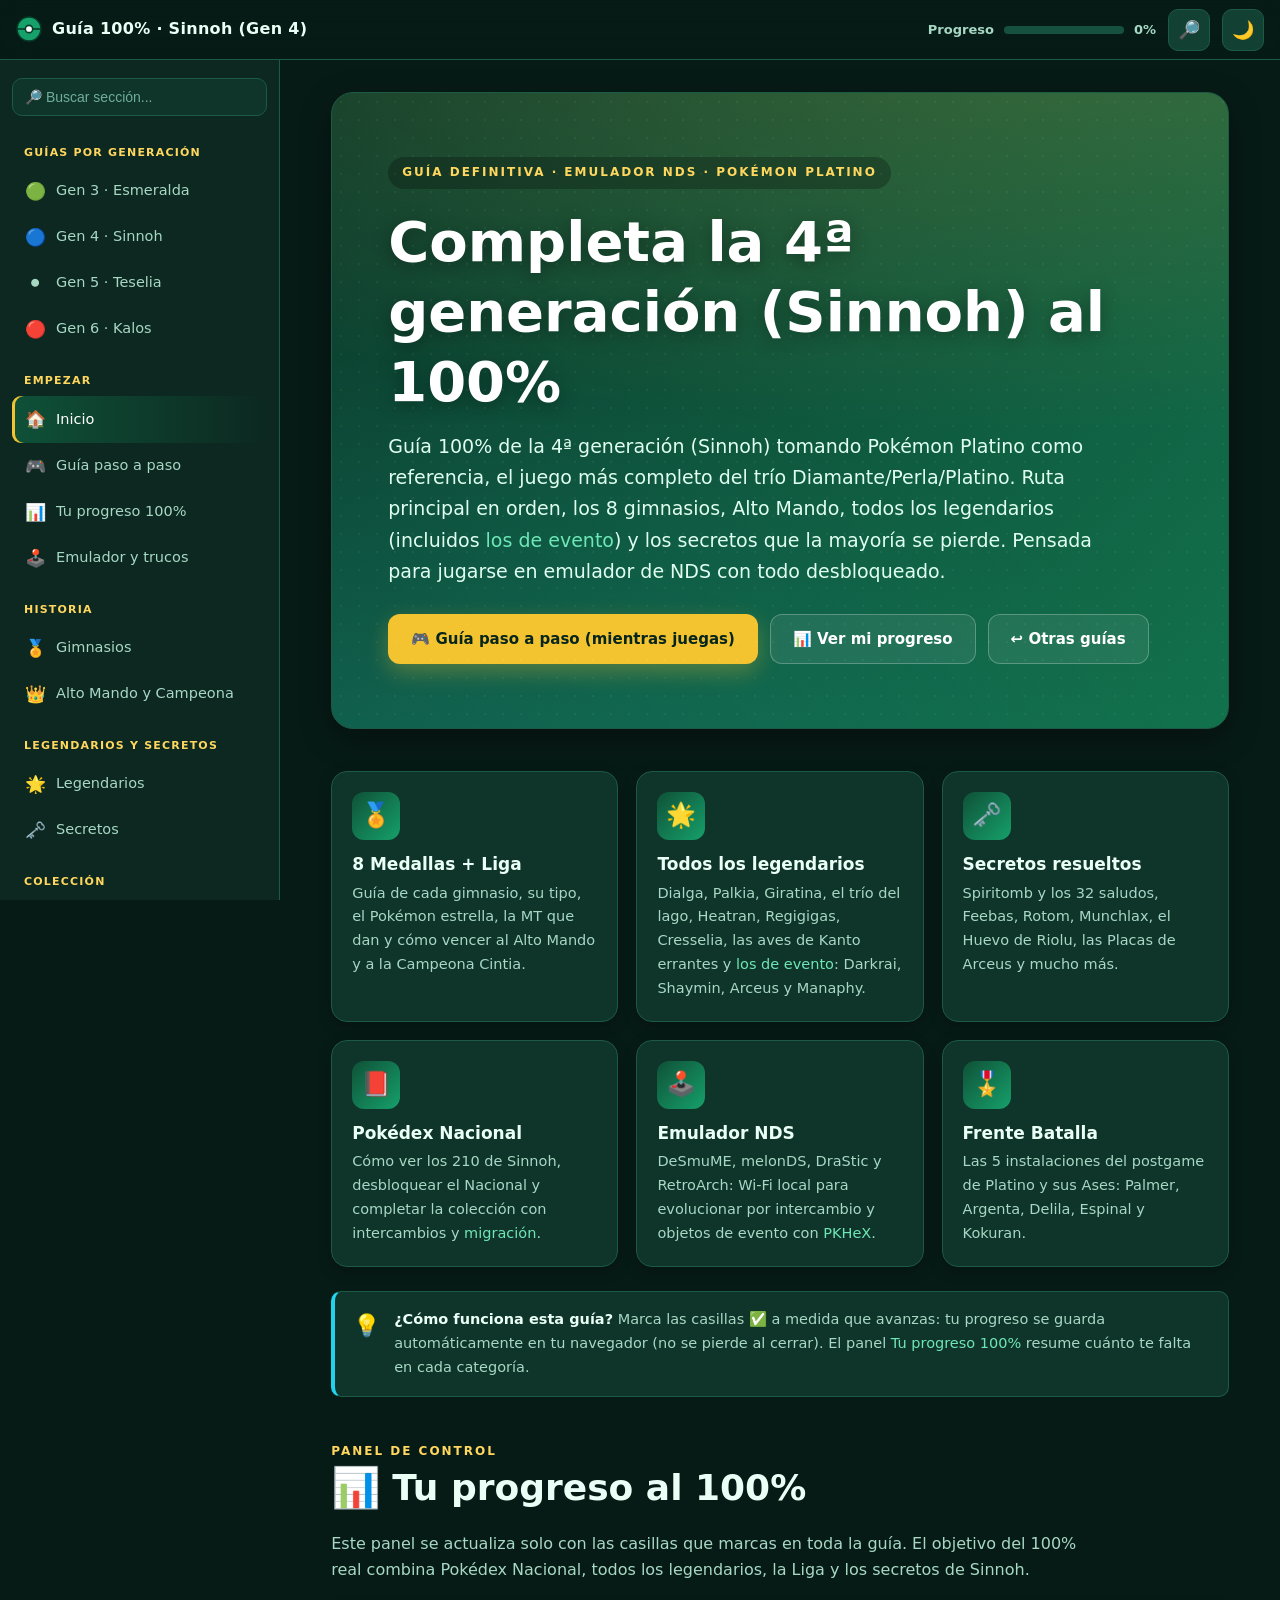
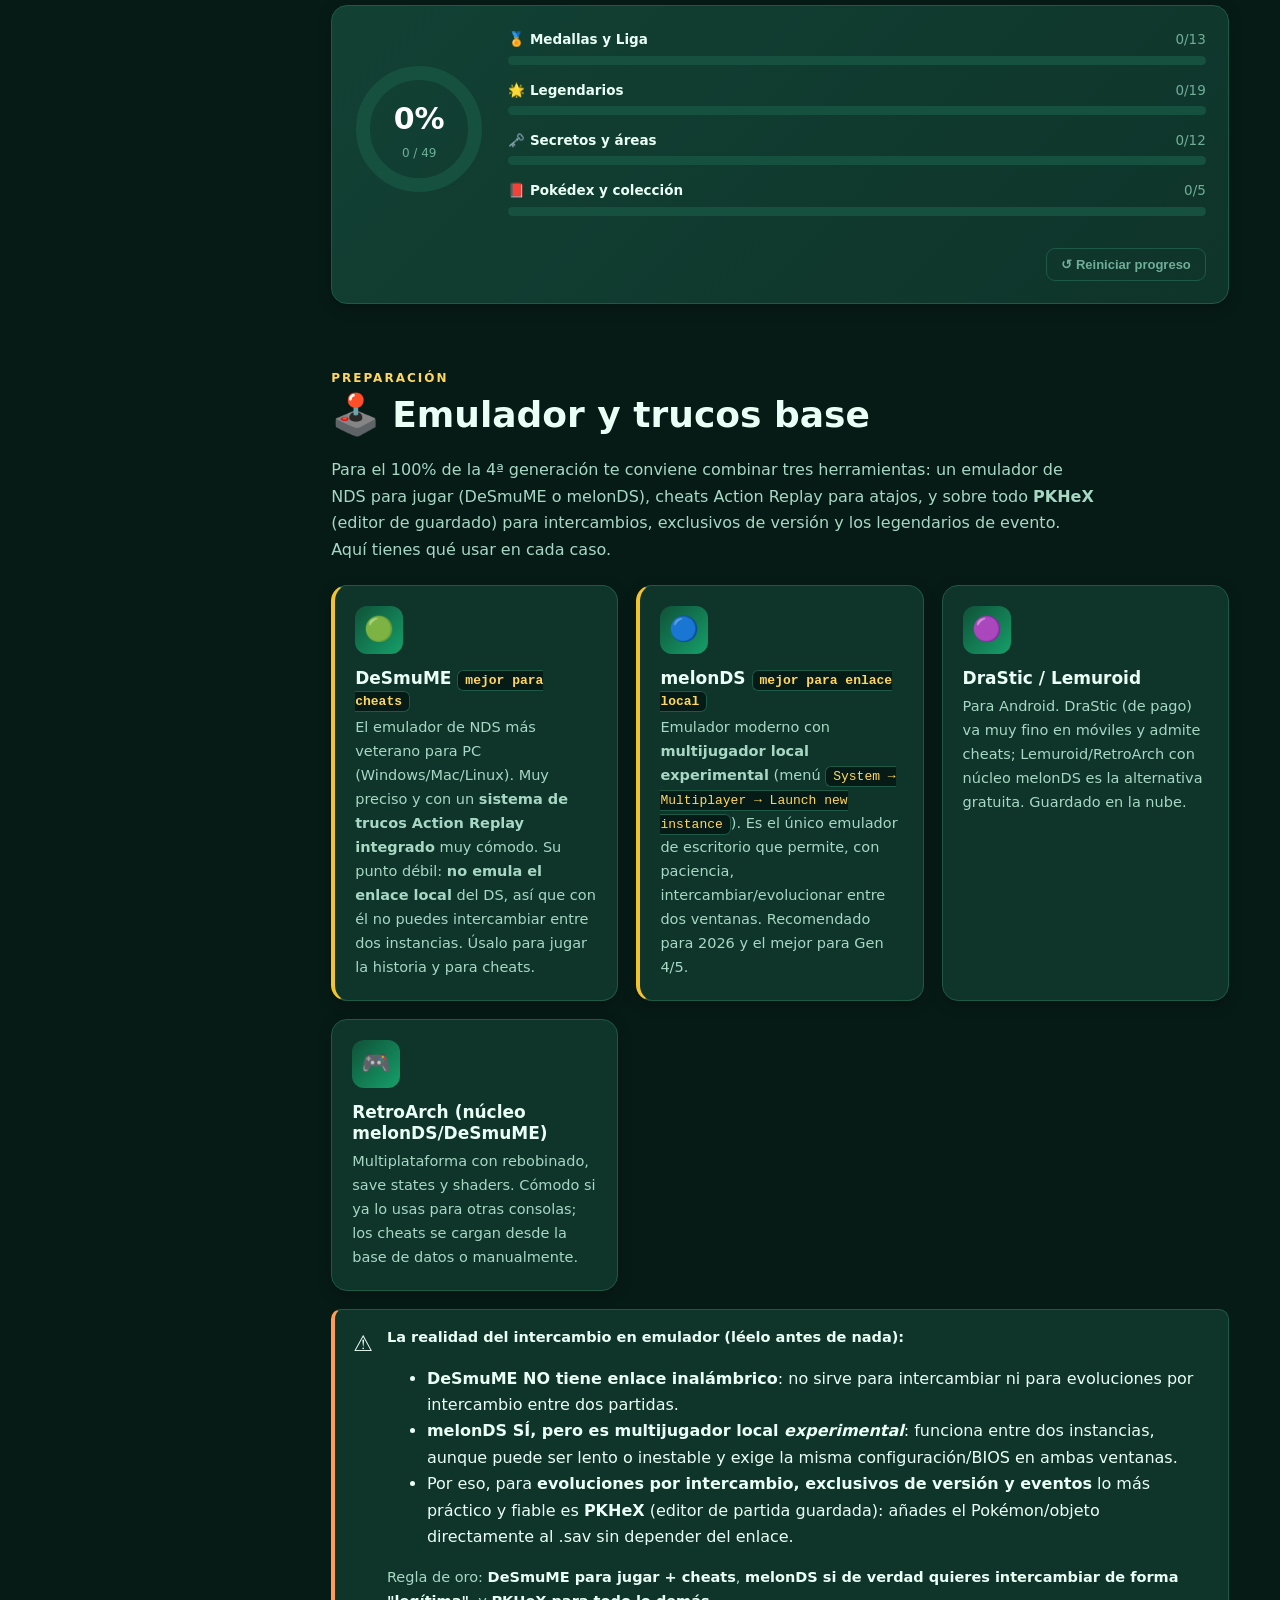
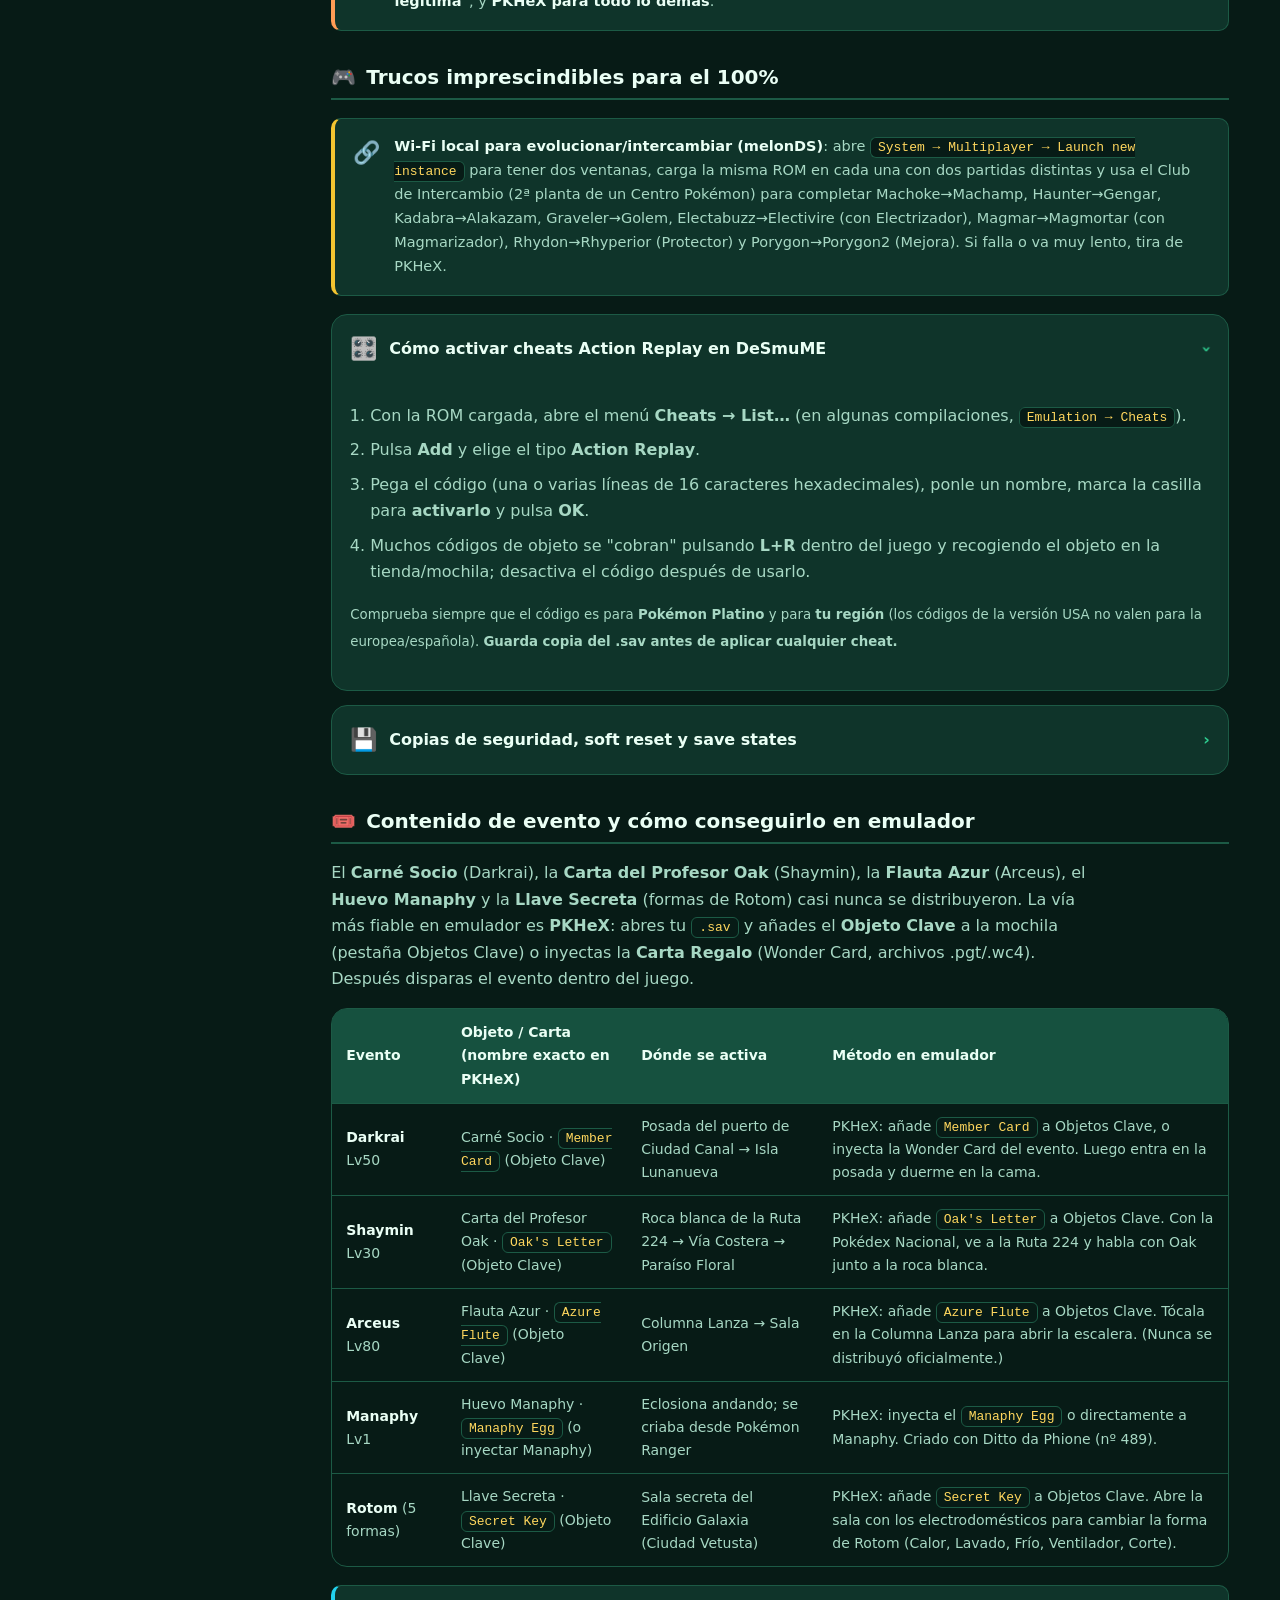
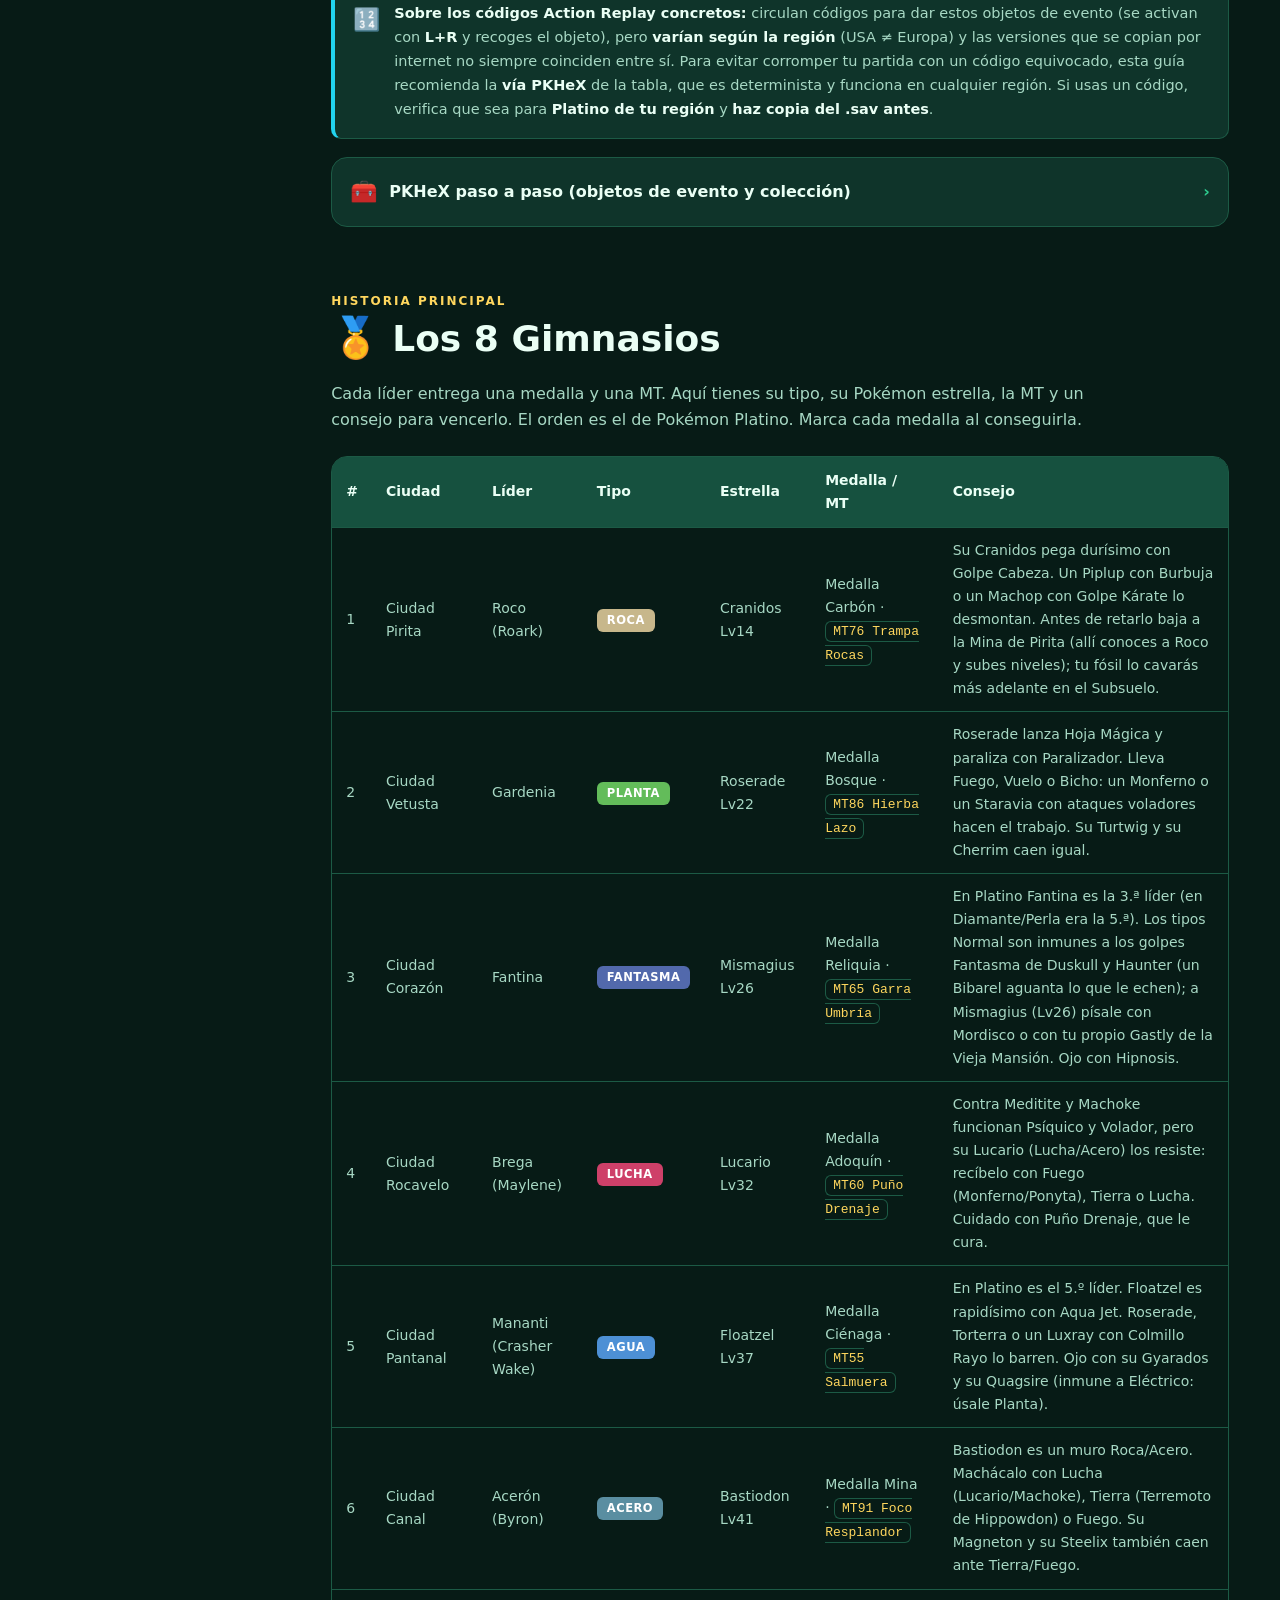
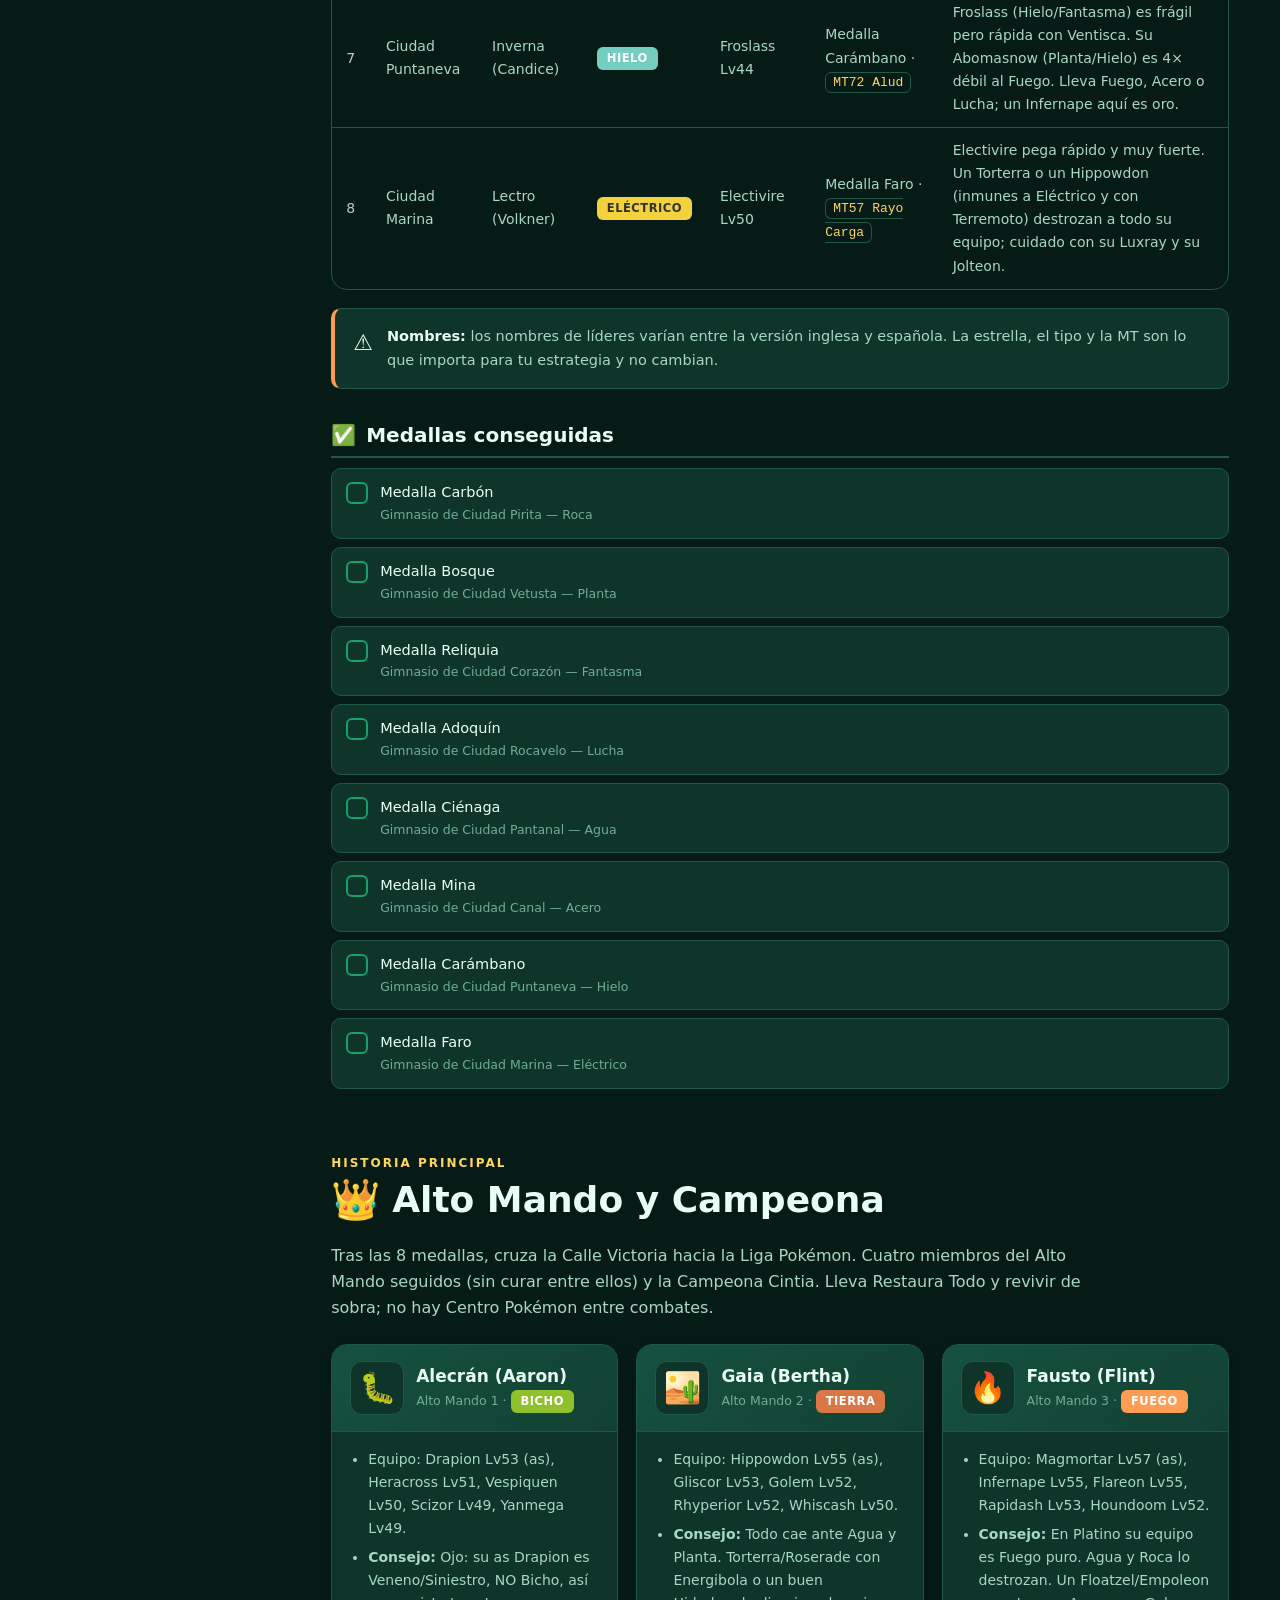
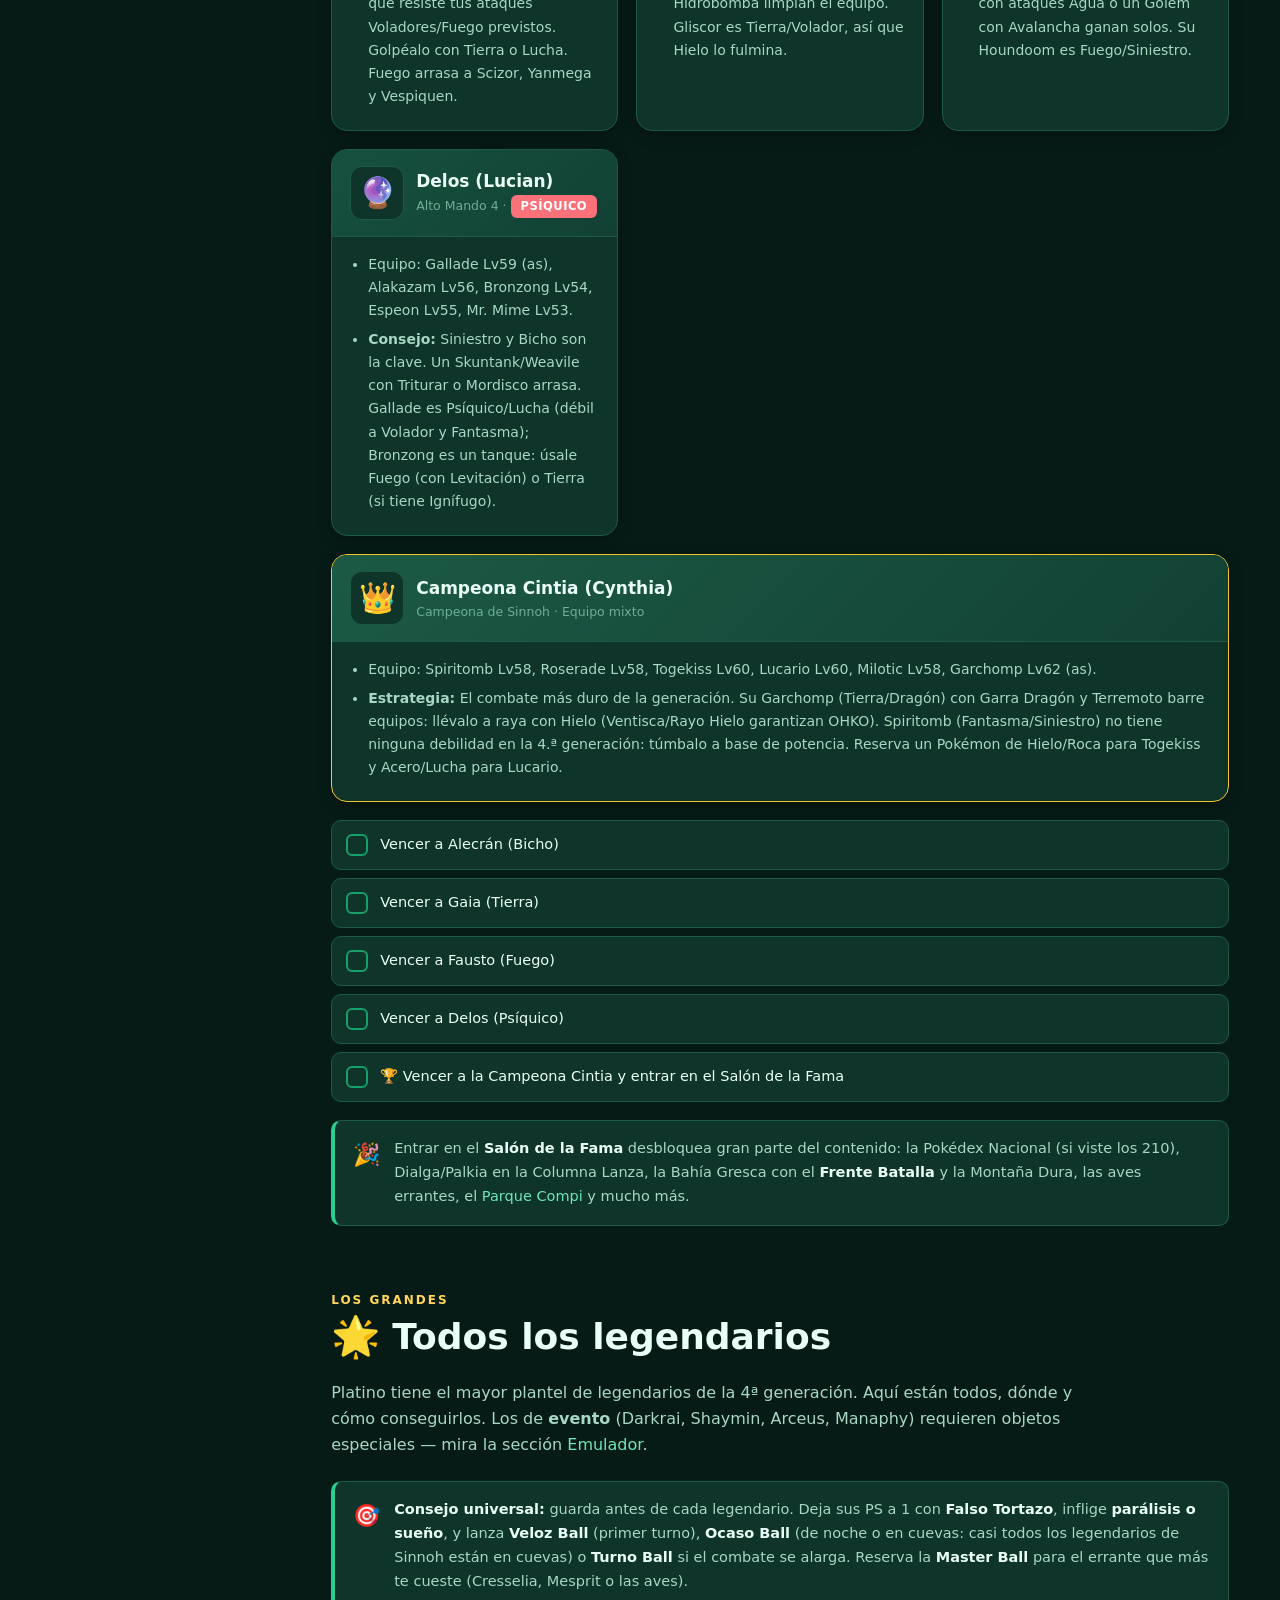
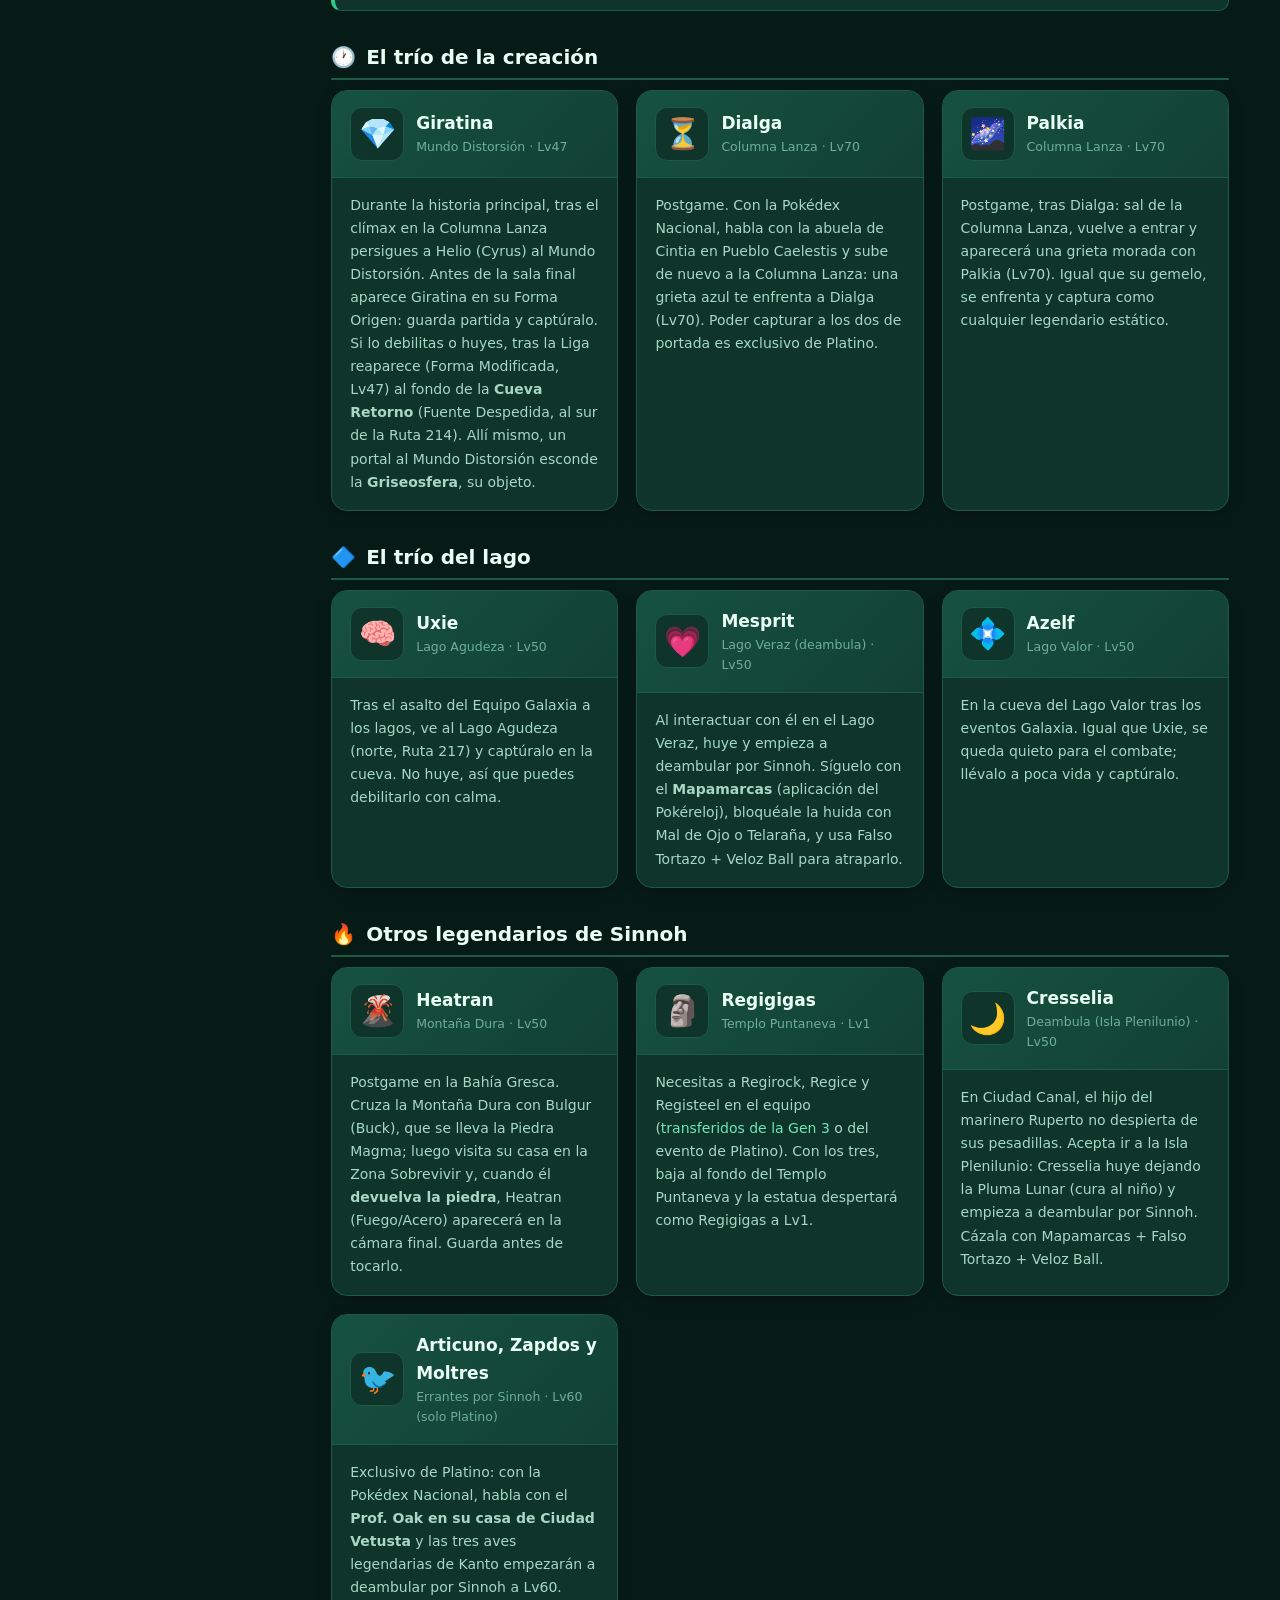
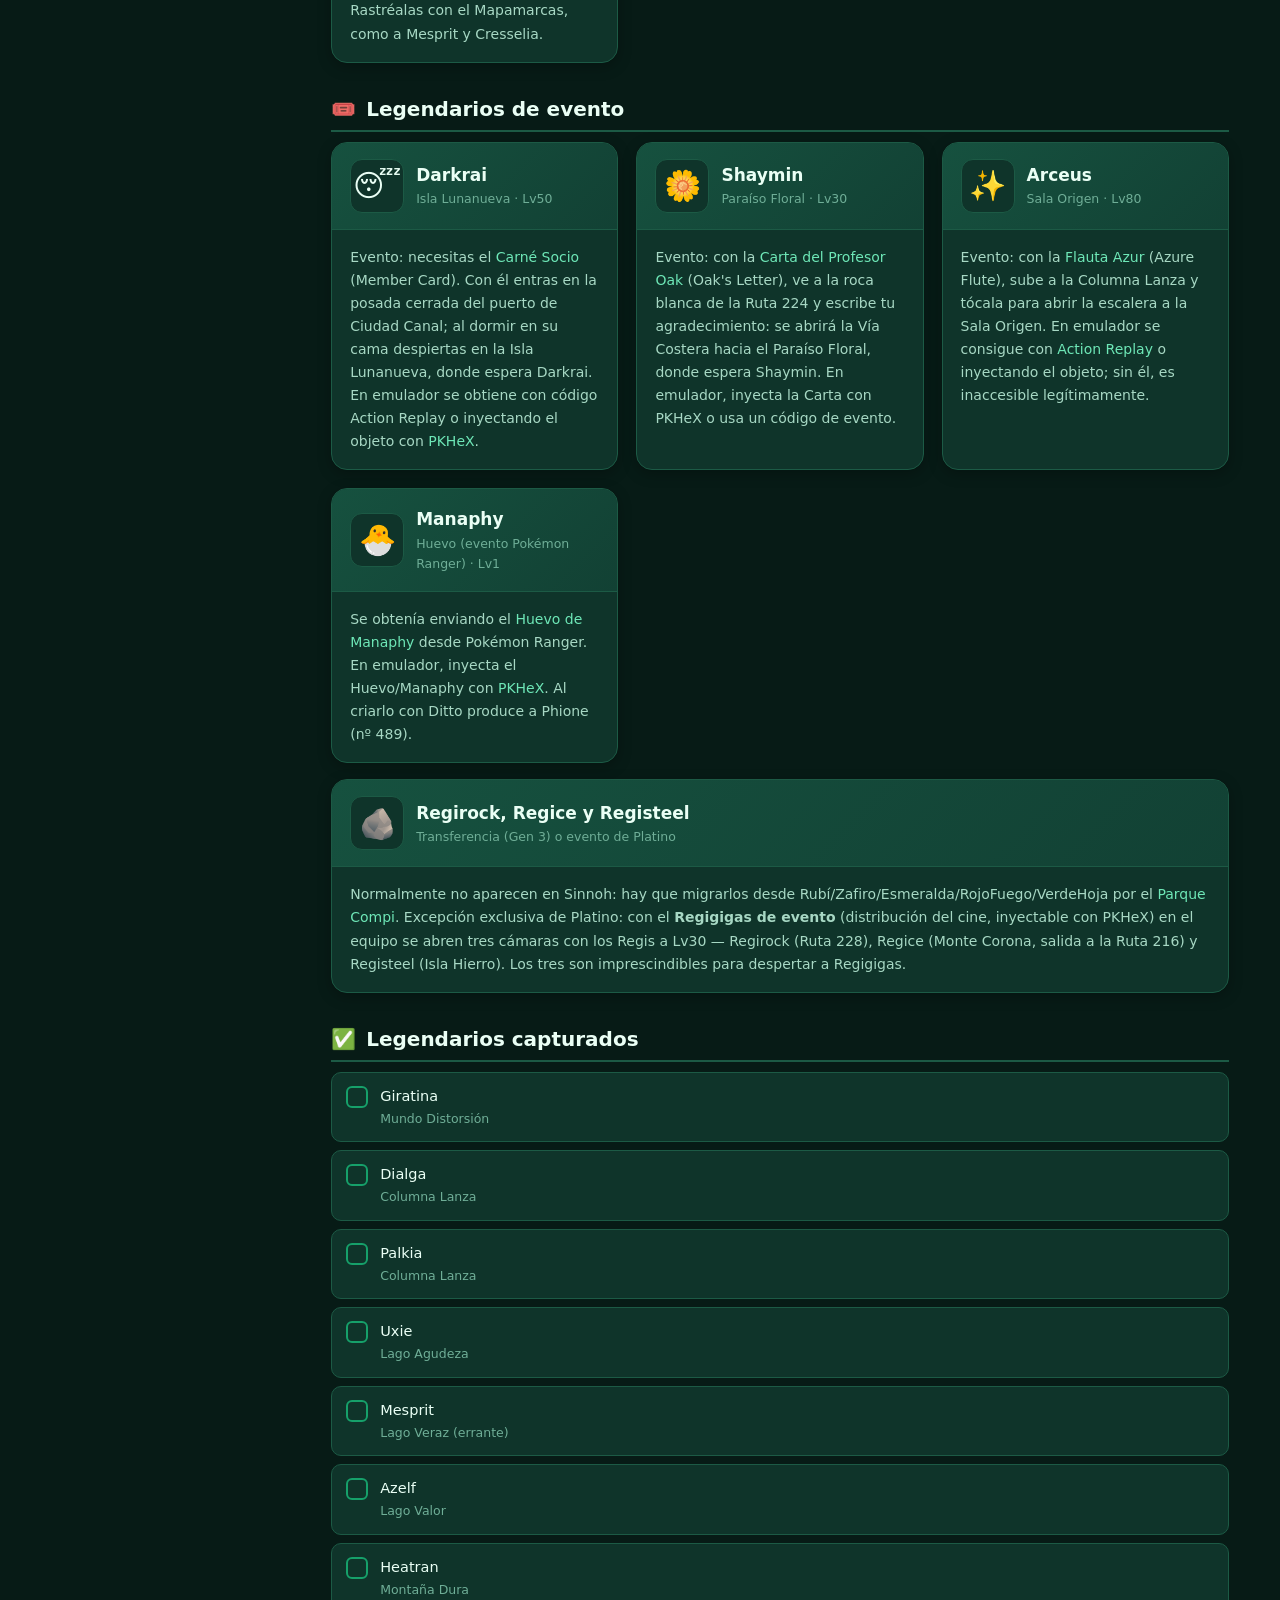
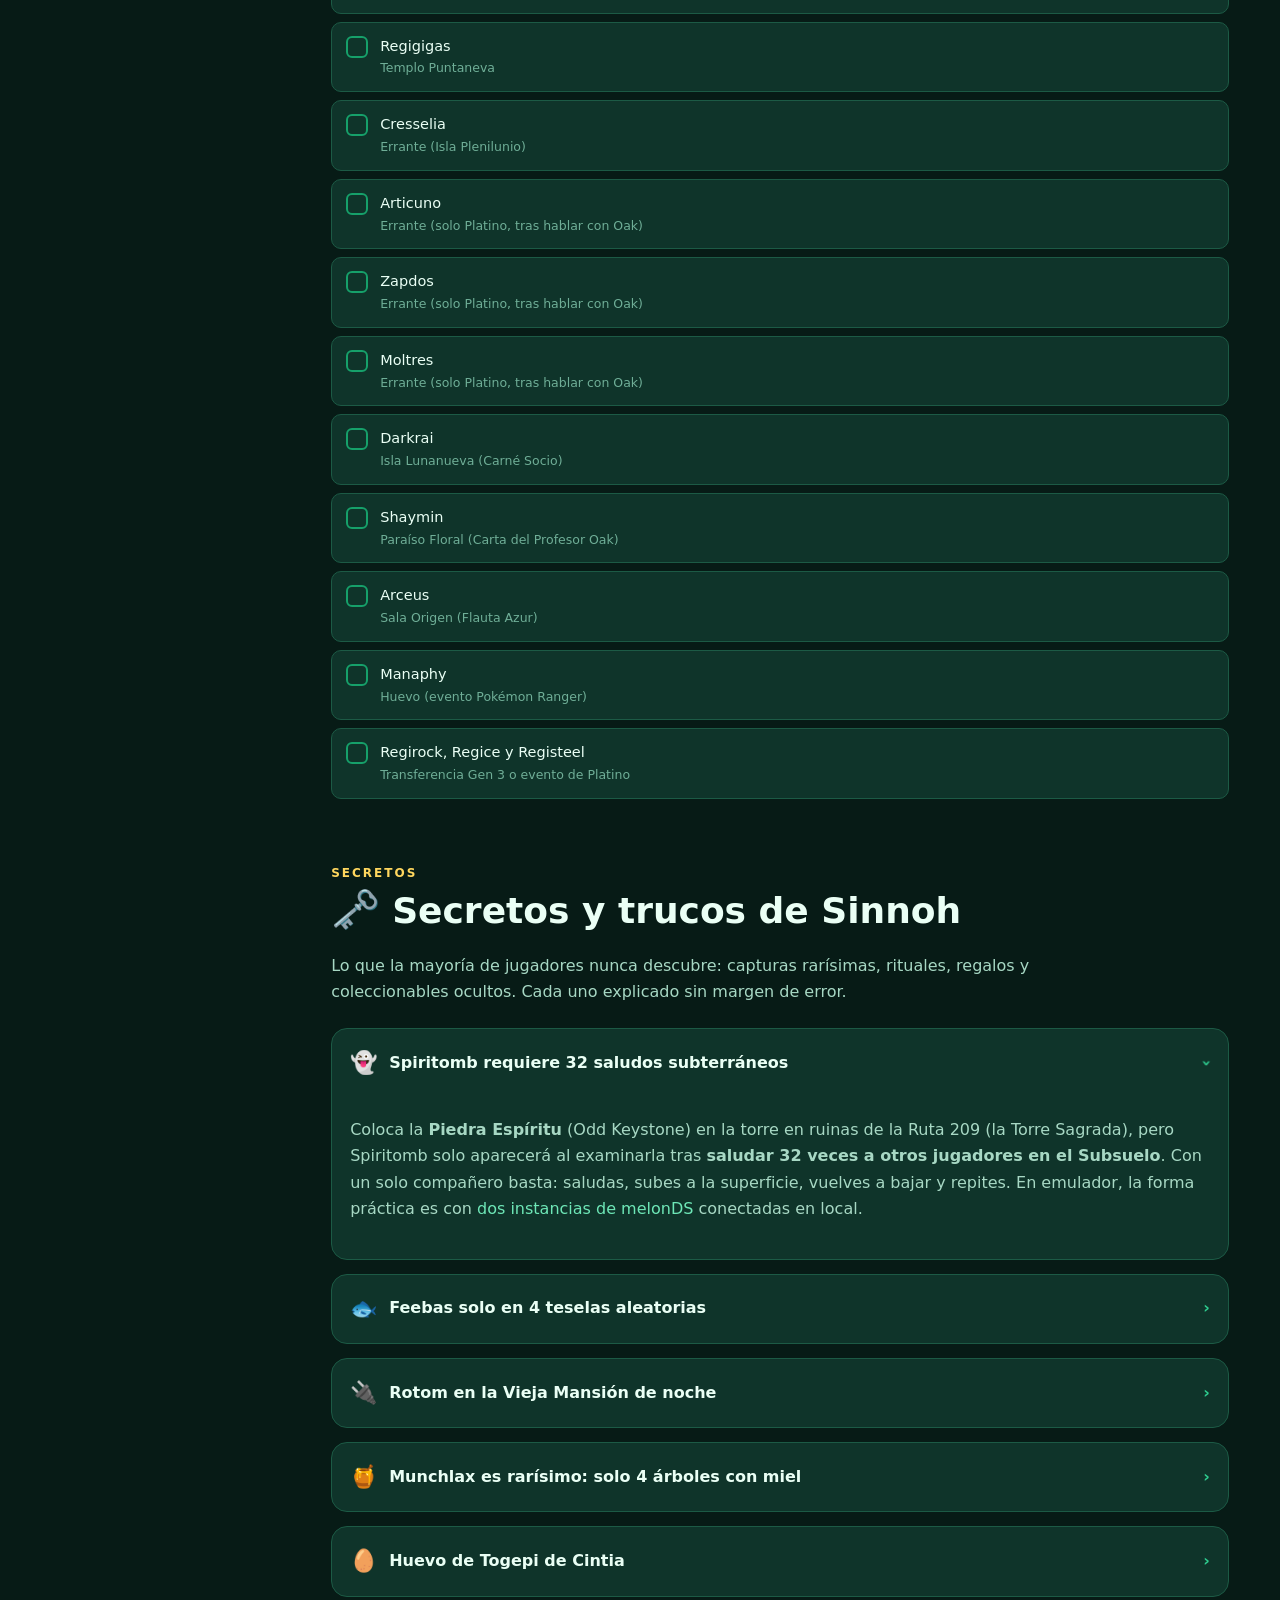
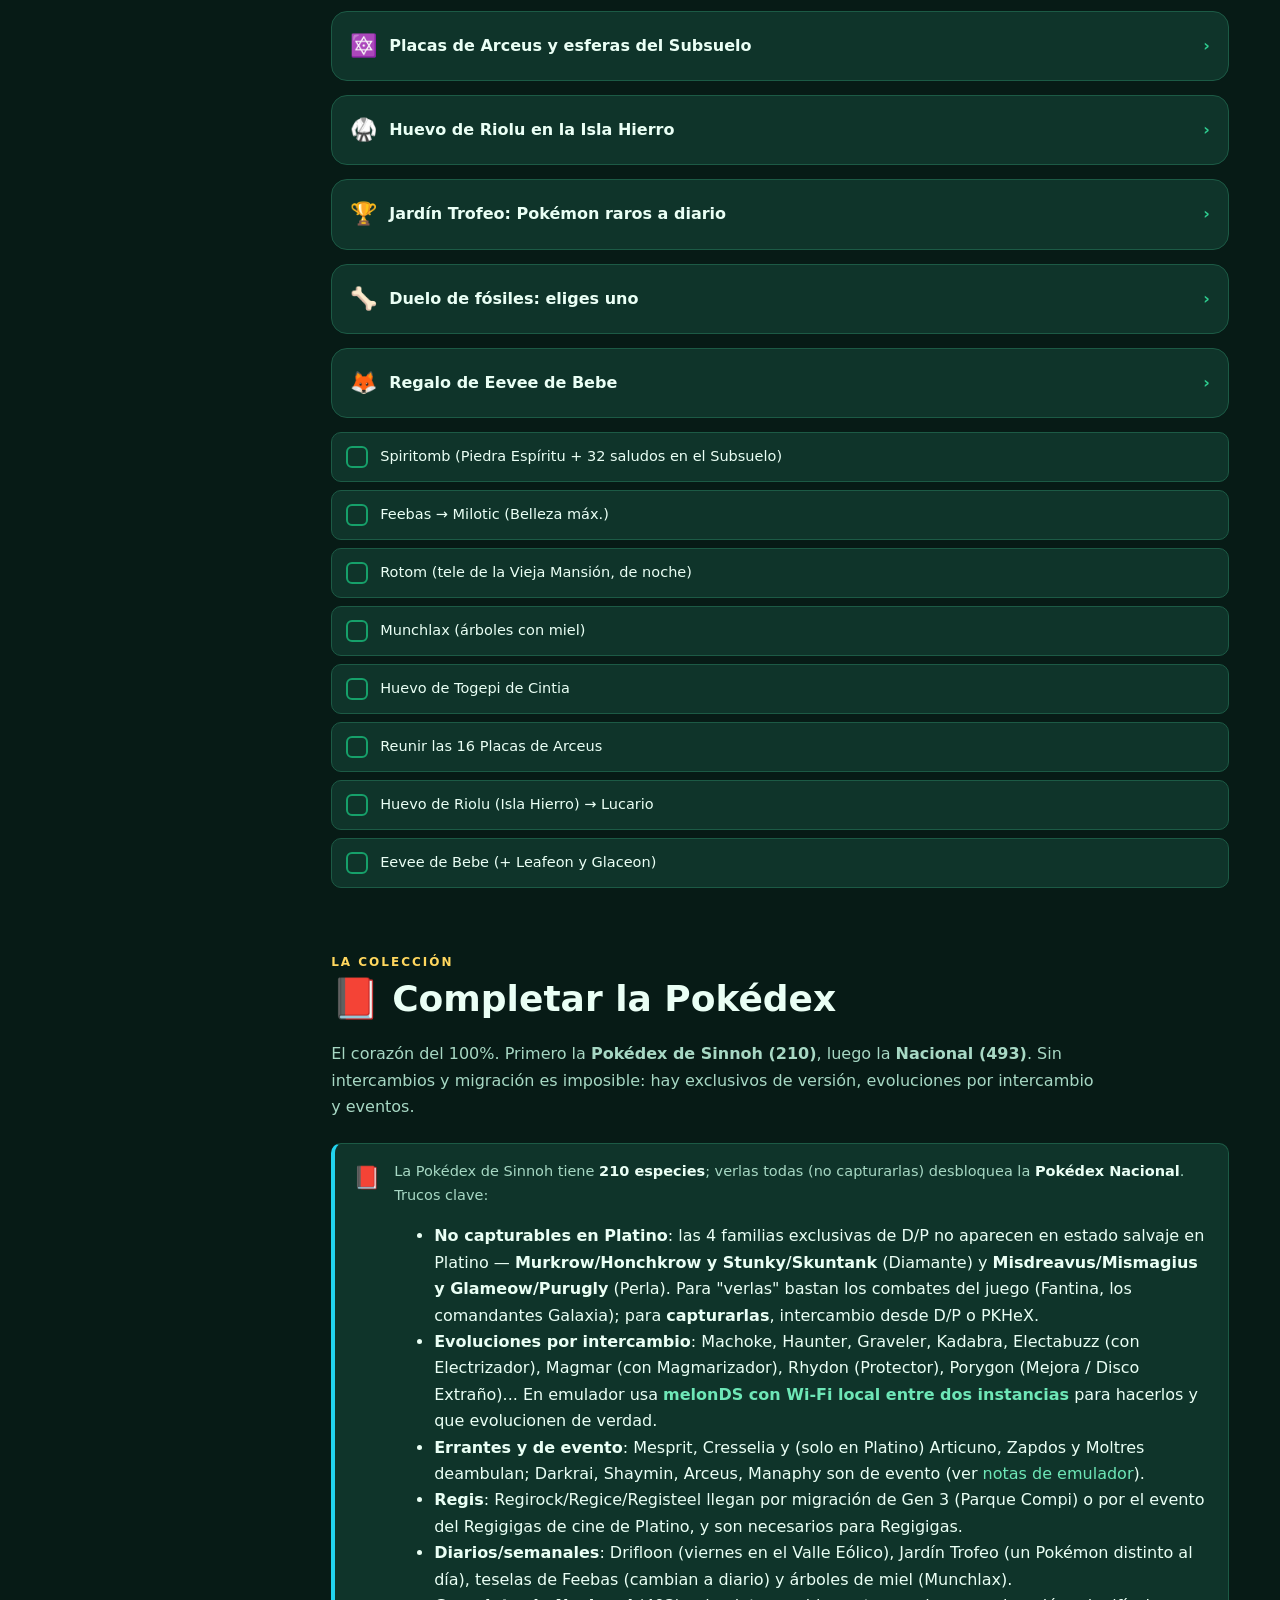
==== commit 3d9f7bf8: "Gen 4/5/6: revisión completa de contenido verificada con fuentes Gen 4 (Platino): - Orden real de gi" ====
--- a/gen4/index.html
+++ b/gen4/index.html
@@ -5,6 +5,11 @@
   <meta name="viewport" content="width=device-width, initial-scale=1">
   <title>Guía 100% Pokémon 4ª Gen · Sinnoh (Platino) · Todos los secretos</title>
   <meta name="description" content="Guía completa e interactiva de la 4ª generación (Sinnoh) con Pokémon Platino como referencia: los 8 gimnasios, Alto Mando, todos los legendarios (incluidos los de evento), secretos, Pokédex y trucos de emulador NDS.">
+  <meta name="theme-color" content="#071b16">
+  <meta property="og:type" content="website">
+  <meta property="og:locale" content="es_ES">
+  <meta property="og:title" content="Guía 100% Pokémon 4ª Gen · Sinnoh (Platino) · Todos los secretos">
+  <meta property="og:description" content="Guía completa e interactiva de la 4ª generación (Sinnoh) con Pokémon Platino como referencia: los 8 gimnasios, Alto Mando, todos los legendarios (incluidos los de evento), secretos, Pokédex y trucos de emulador NDS.">
   <link rel="preconnect" href="https://fonts.googleapis.com">
   <link rel="stylesheet" href="../assets/css/style.css">
   <link rel="icon" href="data:image/svg+xml,%3Csvg xmlns='http://www.w3.org/2000/svg' viewBox='0 0 100 100'%3E%3Ccircle cx='50' cy='50' r='46' fill='%2316a06a' stroke='%23063c28' stroke-width='6'/%3E%3Cpath d='M4 50h92' stroke='%23063c28' stroke-width='6'/%3E%3Ccircle cx='50' cy='50' r='14' fill='%23fff' stroke='%23063c28' stroke-width='6'/%3E%3C/svg%3E">
@@ -84,11 +89,11 @@
 
       <div class="grid grid--3">
         <div class="card"><div class="card__icon">🏅</div><h4>8 Medallas + Liga</h4><p>Guía de cada gimnasio, su tipo, el Pokémon estrella, la MT que dan y cómo vencer al Alto Mando y a la Campeona Cintia.</p></div>
-        <div class="card"><div class="card__icon">🌟</div><h4>Todos los legendarios</h4><p>Dialga, Palkia, Giratina, el trío del lago, Heatran, Regigigas, Cresselia y <a href="#eventos">los de evento</a>: Darkrai, Shaymin, Arceus y Manaphy.</p></div>
-        <div class="card"><div class="card__icon">🗝️</div><h4>Secretos resueltos</h4><p>Spiritomb y las 32 charlas, Feebas, Rotom, Munchlax, el Huevo de Riolu, las Placas de Arceus y mucho más.</p></div>
+        <div class="card"><div class="card__icon">🌟</div><h4>Todos los legendarios</h4><p>Dialga, Palkia, Giratina, el trío del lago, Heatran, Regigigas, Cresselia, las aves de Kanto errantes y <a href="#eventos">los de evento</a>: Darkrai, Shaymin, Arceus y Manaphy.</p></div>
+        <div class="card"><div class="card__icon">🗝️</div><h4>Secretos resueltos</h4><p>Spiritomb y los 32 saludos, Feebas, Rotom, Munchlax, el Huevo de Riolu, las Placas de Arceus y mucho más.</p></div>
         <div class="card"><div class="card__icon">📕</div><h4>Pokédex Nacional</h4><p>Cómo ver los 210 de Sinnoh, desbloquear el Nacional y completar la colección con intercambios y <a href="#pokedex">migración</a>.</p></div>
         <div class="card"><div class="card__icon">🕹️</div><h4>Emulador NDS</h4><p>DeSmuME, melonDS, DraStic y RetroArch: Wi-Fi local para evolucionar por intercambio y objetos de evento con <a href="#emulador">PKHeX</a>.</p></div>
-        <div class="card"><div class="card__icon">🎖️</div><h4>Frente de Batalla</h4><p>Las 5 instalaciones del postgame, los Impresos de Batalla y los ases de la Frontera como Palmer.</p></div>
+        <div class="card"><div class="card__icon">🎖️</div><h4>Frente Batalla</h4><p>Las 5 instalaciones del postgame de Platino y sus Ases: Palmer, Argenta, Delila, Espinal y Kokuran.</p></div>
       </div>
 
       <div class="callout callout--info" style="margin-top:24px">
@@ -197,16 +202,16 @@
       </div>
 
       <h3 id="eventos"><span class="emo">🎟️</span> Contenido de evento y cómo conseguirlo en emulador</h3>
-      <p class="section__intro">El <b>Carné de socio</b> (Darkrai), la <b>Carta del Profesor Oak</b> (Shaymin), la <b>Flauta Azur</b> (Arceus), el <b>Huevo de Manaphy</b> y la <b>Llave secreta</b> (formas de Rotom) casi nunca se distribuyeron. La vía más fiable en emulador es <b>PKHeX</b>: abres tu <span class="code">.sav</span> y añades el <b>Objeto Clave</b> a la mochila (pestaña Objetos Clave) o inyectas la <b>Carta Regalo</b> (Wonder Card, archivos .pgt/.wc4). Después disparas el evento dentro del juego.</p>
+      <p class="section__intro">El <b>Carné Socio</b> (Darkrai), la <b>Carta del Profesor Oak</b> (Shaymin), la <b>Flauta Azur</b> (Arceus), el <b>Huevo Manaphy</b> y la <b>Llave Secreta</b> (formas de Rotom) casi nunca se distribuyeron. La vía más fiable en emulador es <b>PKHeX</b>: abres tu <span class="code">.sav</span> y añades el <b>Objeto Clave</b> a la mochila (pestaña Objetos Clave) o inyectas la <b>Carta Regalo</b> (Wonder Card, archivos .pgt/.wc4). Después disparas el evento dentro del juego.</p>
       <div class="table-wrap">
         <table>
           <thead><tr><th>Evento</th><th>Objeto / Carta (nombre exacto en PKHeX)</th><th>Dónde se activa</th><th>Método en emulador</th></tr></thead>
           <tbody>
-            <tr><td><b>Darkrai</b> Lv50</td><td>Carné de socio · <span class="code">Member Card</span> (Objeto Clave)</td><td>Isla Lunanueva (marinero de Ciudad Canal)</td><td>PKHeX: añade <span class="code">Member Card</span> a Objetos Clave, o inyecta la Wonder Card del evento. Luego habla con el marinero.</td></tr>
-            <tr><td><b>Shaymin</b> Lv30</td><td>Carta del Profesor Oak · <span class="code">Oak's Letter</span> (Objeto Clave)</td><td>Jardín Floral (Ruta 224)</td><td>PKHeX: añade <span class="code">Oak's Letter</span> a Objetos Clave. Úsala en la Ruta 224 para que Oak abra el Jardín Floral.</td></tr>
-            <tr><td><b>Arceus</b> Lv80</td><td>Flauta Azur · <span class="code">Azure Flute</span> (Objeto Clave)</td><td>Columna Lanza → Sala Origen (Cámara Origen)</td><td>PKHeX: añade <span class="code">Azure Flute</span> a Objetos Clave. Tócala en la Columna Lanza para abrir la escalera. (Nunca se distribuyó en Occidente.)</td></tr>
-            <tr><td><b>Manaphy</b> Lv1</td><td>Huevo de Manaphy · <span class="code">Manaphy Egg</span> (o inyectar Manaphy)</td><td>Eclosiona andando; se criaba desde Pokémon Ranger</td><td>PKHeX: inyecta el <span class="code">Manaphy Egg</span> o directamente a Manaphy. Criado con Ditto da Phione (nº 489).</td></tr>
-            <tr><td><b>Rotom</b> (5 formas)</td><td>Llave secreta · <span class="code">Secret Key</span> (Objeto Clave)</td><td>Sala secreta del Edificio Galáctico (Ciudad Vetusta)</td><td>PKHeX: añade <span class="code">Secret Key</span> a Objetos Clave. Abre la sala con los electrodomésticos para cambiar la forma de Rotom (Calor, Lavado, Frío, Ventilador, Corte).</td></tr>
+            <tr><td><b>Darkrai</b> Lv50</td><td>Carné Socio · <span class="code">Member Card</span> (Objeto Clave)</td><td>Posada del puerto de Ciudad Canal → Isla Lunanueva</td><td>PKHeX: añade <span class="code">Member Card</span> a Objetos Clave, o inyecta la Wonder Card del evento. Luego entra en la posada y duerme en la cama.</td></tr>
+            <tr><td><b>Shaymin</b> Lv30</td><td>Carta del Profesor Oak · <span class="code">Oak's Letter</span> (Objeto Clave)</td><td>Roca blanca de la Ruta 224 → Vía Costera → Paraíso Floral</td><td>PKHeX: añade <span class="code">Oak's Letter</span> a Objetos Clave. Con la Pokédex Nacional, ve a la Ruta 224 y habla con Oak junto a la roca blanca.</td></tr>
+            <tr><td><b>Arceus</b> Lv80</td><td>Flauta Azur · <span class="code">Azure Flute</span> (Objeto Clave)</td><td>Columna Lanza → Sala Origen</td><td>PKHeX: añade <span class="code">Azure Flute</span> a Objetos Clave. Tócala en la Columna Lanza para abrir la escalera. (Nunca se distribuyó oficialmente.)</td></tr>
+            <tr><td><b>Manaphy</b> Lv1</td><td>Huevo Manaphy · <span class="code">Manaphy Egg</span> (o inyectar Manaphy)</td><td>Eclosiona andando; se criaba desde Pokémon Ranger</td><td>PKHeX: inyecta el <span class="code">Manaphy Egg</span> o directamente a Manaphy. Criado con Ditto da Phione (nº 489).</td></tr>
+            <tr><td><b>Rotom</b> (5 formas)</td><td>Llave Secreta · <span class="code">Secret Key</span> (Objeto Clave)</td><td>Sala secreta del Edificio Galaxia (Ciudad Vetusta)</td><td>PKHeX: añade <span class="code">Secret Key</span> a Objetos Clave. Abre la sala con los electrodomésticos para cambiar la forma de Rotom (Calor, Lavado, Frío, Ventilador, Corte).</td></tr>
           </tbody>
         </table>
       </div>
@@ -246,14 +251,14 @@
         <table>
           <thead><tr><th>#</th><th>Ciudad</th><th>Líder</th><th>Tipo</th><th>Estrella</th><th>Medalla / MT</th><th>Consejo</th></tr></thead>
           <tbody>
-            <tr><td>1</td><td>Ciudad Pirita</td><td>Roco (Roark)</td><td><span class="type t-roca">Roca</span></td><td>Cranidos Lv14</td><td>Medalla Carbón · <span class="code">MT76 Trampa Rocas</span></td><td>Su Cranidos pega durísimo con Cabezazo Zen/Testarazo. Un Piplup con Burbuja o un Machop con Golpe Roca lo desmontan. Antes de retarlo baja a la Mina de Pirita y consigue un fósil (Cráneo o Coraza).</td></tr>
-            <tr><td>2</td><td>Ciudad Vetusta</td><td>Gardenia</td><td><span class="type t-planta">Planta</span></td><td>Roserade Lv22</td><td>Medalla Bosque · <span class="code">MT86 Hierba Lazo</span></td><td>Roserade tiene Ojos Llorosos + Recurrente y puede envenenar. Lleva Fuego, Vuelo o Bicho. Un Ponyta (Ruta 206/211) o Staravia con Tornado hacen el trabajo.</td></tr>
-            <tr><td>3</td><td>Ciudad Rocavelo</td><td>Brega (Maylene)</td><td><span class="type t-lucha">Lucha</span></td><td>Lucario Lv32</td><td>Medalla Adoquín · <span class="code">MT60 Puño Drenaje</span></td><td>Su Lucario usa Cabeza de Hierro y Esfera Aural. Tipos Psíquico (Kadabra), Voladores o Hadas... aquí un Volador rápido con Ala de Acero, o un Psíquico, dominan. Cuidado con el Meditite de subidón.</td></tr>
-            <tr><td>4</td><td>Ciudad Pantanal</td><td>Fausto (Crasher Wake)</td><td><span class="type t-agua">Agua</span></td><td>Floatzel Lv37</td><td>Medalla Ciénaga · <span class="code">MT55 Salmuera</span></td><td>Floatzel es rapidísimo con Aqua Jet. Roserade, Torterra o un Luxray con Colmillo Rayo lo barren. Ojo con su Gyarados y su Quagsire (inmune a Eléctrico).</td></tr>
-            <tr><td>5</td><td>Ciudad Corazón</td><td>Fantina</td><td><span class="type t-fantasma">Fantasma</span></td><td>Mismagius Lv36</td><td>Medalla Reliquia · <span class="code">MT65 Garra Umbría</span></td><td>En Platino es el 5º gimnasio. Mismagius abusa de Bola Sombra y Confusión. Lleva un Siniestro (Stunky/Skuntank) para Mordisco/Triturar sin recibir daño, o tu propio Fantasma.</td></tr>
-            <tr><td>6</td><td>Ciudad Canal</td><td>Acerón (Byron)</td><td><span class="type t-acero">Acero</span></td><td>Bastiodon Lv41</td><td>Medalla Mina · <span class="code">MT91 Foco Resplandor</span></td><td>Bastiodon es un muro Roca/Acero. Machacálo con Lucha (Lucario/Machoke), Tierra (Terremoto de Hippowdon) o Fuego. Su Steelix también cae ante Agua/Tierra.</td></tr>
-            <tr><td>7</td><td>Ciudad Nevada</td><td>Inverna (Candice)</td><td><span class="type t-hielo">Hielo</span></td><td>Froslass Lv44</td><td>Medalla Carámbano · <span class="code">MT72 Alud</span></td><td>Froslass (Hielo/Fantasma) es frágil pero rápida con Ventisca. Su Abomasnow (Planta/Hielo) es 4× débil al Fuego. Lleva Fuego, Acero o Lucha; un Infernape aquí es oro.</td></tr>
-            <tr><td>8</td><td>Ciudad Marina</td><td>Lectro (Volkner)</td><td><span class="type t-electrico">Eléctrico</span></td><td>Electivire Lv50</td><td>Medalla Faro · <span class="code">MT57 Rayo Carga</span></td><td>Electivire lleva Puño Trueno y Tierra Viva para tus Pokémon Tierra. Un Torterra o un Hippowdon (inmunes a Eléctrico y con Terremoto) lo destrozan; cuidado con su Luxray.</td></tr>
+            <tr><td>1</td><td>Ciudad Pirita</td><td>Roco (Roark)</td><td><span class="type t-roca">Roca</span></td><td>Cranidos Lv14</td><td>Medalla Carbón · <span class="code">MT76 Trampa Rocas</span></td><td>Su Cranidos pega durísimo con Golpe Cabeza. Un Piplup con Burbuja o un Machop con Golpe Kárate lo desmontan. Antes de retarlo baja a la Mina de Pirita (allí conoces a Roco y subes niveles); tu fósil lo cavarás más adelante en el Subsuelo.</td></tr>
+            <tr><td>2</td><td>Ciudad Vetusta</td><td>Gardenia</td><td><span class="type t-planta">Planta</span></td><td>Roserade Lv22</td><td>Medalla Bosque · <span class="code">MT86 Hierba Lazo</span></td><td>Roserade lanza Hoja Mágica y paraliza con Paralizador. Lleva Fuego, Vuelo o Bicho: un Monferno o un Staravia con ataques voladores hacen el trabajo. Su Turtwig y su Cherrim caen igual.</td></tr>
+            <tr><td>3</td><td>Ciudad Corazón</td><td>Fantina</td><td><span class="type t-fantasma">Fantasma</span></td><td>Mismagius Lv26</td><td>Medalla Reliquia · <span class="code">MT65 Garra Umbría</span></td><td>En Platino Fantina es la 3.ª líder (en Diamante/Perla era la 5.ª). Los tipos Normal son inmunes a los golpes Fantasma de Duskull y Haunter (un Bibarel aguanta lo que le echen); a Mismagius (Lv26) písale con Mordisco o con tu propio Gastly de la Vieja Mansión. Ojo con Hipnosis.</td></tr>
+            <tr><td>4</td><td>Ciudad Rocavelo</td><td>Brega (Maylene)</td><td><span class="type t-lucha">Lucha</span></td><td>Lucario Lv32</td><td>Medalla Adoquín · <span class="code">MT60 Puño Drenaje</span></td><td>Contra Meditite y Machoke funcionan Psíquico y Volador, pero su Lucario (Lucha/Acero) los resiste: recíbelo con Fuego (Monferno/Ponyta), Tierra o Lucha. Cuidado con Puño Drenaje, que le cura.</td></tr>
+            <tr><td>5</td><td>Ciudad Pantanal</td><td>Mananti (Crasher Wake)</td><td><span class="type t-agua">Agua</span></td><td>Floatzel Lv37</td><td>Medalla Ciénaga · <span class="code">MT55 Salmuera</span></td><td>En Platino es el 5.º líder. Floatzel es rapidísimo con Aqua Jet. Roserade, Torterra o un Luxray con Colmillo Rayo lo barren. Ojo con su Gyarados y su Quagsire (inmune a Eléctrico: úsale Planta).</td></tr>
+            <tr><td>6</td><td>Ciudad Canal</td><td>Acerón (Byron)</td><td><span class="type t-acero">Acero</span></td><td>Bastiodon Lv41</td><td>Medalla Mina · <span class="code">MT91 Foco Resplandor</span></td><td>Bastiodon es un muro Roca/Acero. Machácalo con Lucha (Lucario/Machoke), Tierra (Terremoto de Hippowdon) o Fuego. Su Magneton y su Steelix también caen ante Tierra/Fuego.</td></tr>
+            <tr><td>7</td><td>Ciudad Puntaneva</td><td>Inverna (Candice)</td><td><span class="type t-hielo">Hielo</span></td><td>Froslass Lv44</td><td>Medalla Carámbano · <span class="code">MT72 Alud</span></td><td>Froslass (Hielo/Fantasma) es frágil pero rápida con Ventisca. Su Abomasnow (Planta/Hielo) es 4× débil al Fuego. Lleva Fuego, Acero o Lucha; un Infernape aquí es oro.</td></tr>
+            <tr><td>8</td><td>Ciudad Marina</td><td>Lectro (Volkner)</td><td><span class="type t-electrico">Eléctrico</span></td><td>Electivire Lv50</td><td>Medalla Faro · <span class="code">MT57 Rayo Carga</span></td><td>Electivire pega rápido y muy fuerte. Un Torterra o un Hippowdon (inmunes a Eléctrico y con Terremoto) destrozan a todo su equipo; cuidado con su Luxray y su Jolteon.</td></tr>
           </tbody>
         </table>
       </div>
@@ -264,11 +269,11 @@
       <ul class="checklist">
         <li><label class="check-item" data-key="g4-gym1" data-cat="medallas"><input type="checkbox"><span class="box">✓</span><span class="label">Medalla Carbón <small>Gimnasio de Ciudad Pirita — Roca</small></span></label></li>
         <li><label class="check-item" data-key="g4-gym2" data-cat="medallas"><input type="checkbox"><span class="box">✓</span><span class="label">Medalla Bosque <small>Gimnasio de Ciudad Vetusta — Planta</small></span></label></li>
-        <li><label class="check-item" data-key="g4-gym3" data-cat="medallas"><input type="checkbox"><span class="box">✓</span><span class="label">Medalla Adoquín <small>Gimnasio de Ciudad Rocavelo — Lucha</small></span></label></li>
-        <li><label class="check-item" data-key="g4-gym4" data-cat="medallas"><input type="checkbox"><span class="box">✓</span><span class="label">Medalla Ciénaga <small>Gimnasio de Ciudad Pantanal — Agua</small></span></label></li>
-        <li><label class="check-item" data-key="g4-gym5" data-cat="medallas"><input type="checkbox"><span class="box">✓</span><span class="label">Medalla Reliquia <small>Gimnasio de Ciudad Corazón — Fantasma</small></span></label></li>
+        <li><label class="check-item" data-key="g4-gym3" data-cat="medallas"><input type="checkbox"><span class="box">✓</span><span class="label">Medalla Reliquia <small>Gimnasio de Ciudad Corazón — Fantasma</small></span></label></li>
+        <li><label class="check-item" data-key="g4-gym4" data-cat="medallas"><input type="checkbox"><span class="box">✓</span><span class="label">Medalla Adoquín <small>Gimnasio de Ciudad Rocavelo — Lucha</small></span></label></li>
+        <li><label class="check-item" data-key="g4-gym5" data-cat="medallas"><input type="checkbox"><span class="box">✓</span><span class="label">Medalla Ciénaga <small>Gimnasio de Ciudad Pantanal — Agua</small></span></label></li>
         <li><label class="check-item" data-key="g4-gym6" data-cat="medallas"><input type="checkbox"><span class="box">✓</span><span class="label">Medalla Mina <small>Gimnasio de Ciudad Canal — Acero</small></span></label></li>
-        <li><label class="check-item" data-key="g4-gym7" data-cat="medallas"><input type="checkbox"><span class="box">✓</span><span class="label">Medalla Carámbano <small>Gimnasio de Ciudad Nevada — Hielo</small></span></label></li>
+        <li><label class="check-item" data-key="g4-gym7" data-cat="medallas"><input type="checkbox"><span class="box">✓</span><span class="label">Medalla Carámbano <small>Gimnasio de Ciudad Puntaneva — Hielo</small></span></label></li>
         <li><label class="check-item" data-key="g4-gym8" data-cat="medallas"><input type="checkbox"><span class="box">✓</span><span class="label">Medalla Faro <small>Gimnasio de Ciudad Marina — Eléctrico</small></span></label></li>
       </ul>
     </section>
@@ -287,16 +292,16 @@
           <div class="mon-card__body"><ul><li>Equipo: Drapion Lv53 (as), Heracross Lv51, Vespiquen Lv50, Scizor Lv49, Yanmega Lv49.</li><li><b>Consejo:</b> Ojo: su as Drapion es Veneno/Siniestro, NO Bicho, así que resiste tus ataques Voladores/Fuego previstos. Golpéalo con Tierra o Lucha. Fuego arrasa a Scizor, Yanmega y Vespiquen.</li></ul></div>
         </div>
         <div class="mon-card">
-          <div class="mon-card__head"><div class="mon-card__sprite">🏜️</div><div><div class="mon-card__name">Bea (Bertha)</div><div class="mon-card__loc">Alto Mando 2 · <span class="type t-tierra">Tierra</span></div></div></div>
+          <div class="mon-card__head"><div class="mon-card__sprite">🏜️</div><div><div class="mon-card__name">Gaia (Bertha)</div><div class="mon-card__loc">Alto Mando 2 · <span class="type t-tierra">Tierra</span></div></div></div>
           <div class="mon-card__body"><ul><li>Equipo: Hippowdon Lv55 (as), Gliscor Lv53, Golem Lv52, Rhyperior Lv52, Whiscash Lv50.</li><li><b>Consejo:</b> Todo cae ante Agua y Planta. Torterra/Roserade con Energibola o un buen Hidrobomba limpian el equipo. Gliscor es Tierra/Volador, así que Hielo lo fulmina.</li></ul></div>
         </div>
         <div class="mon-card">
-          <div class="mon-card__head"><div class="mon-card__sprite">🔥</div><div><div class="mon-card__name">Fento (Flint)</div><div class="mon-card__loc">Alto Mando 3 · <span class="type t-fuego">Fuego</span></div></div></div>
+          <div class="mon-card__head"><div class="mon-card__sprite">🔥</div><div><div class="mon-card__name">Fausto (Flint)</div><div class="mon-card__loc">Alto Mando 3 · <span class="type t-fuego">Fuego</span></div></div></div>
           <div class="mon-card__body"><ul><li>Equipo: Magmortar Lv57 (as), Infernape Lv55, Flareon Lv55, Rapidash Lv53, Houndoom Lv52.</li><li><b>Consejo:</b> En Platino su equipo es Fuego puro. Agua y Roca lo destrozan. Un Floatzel/Empoleon con ataques Agua o un Golem con Avalancha ganan solos. Su Houndoom es Fuego/Siniestro.</li></ul></div>
         </div>
         <div class="mon-card">
           <div class="mon-card__head"><div class="mon-card__sprite">🔮</div><div><div class="mon-card__name">Delos (Lucian)</div><div class="mon-card__loc">Alto Mando 4 · <span class="type t-psiquico">Psíquico</span></div></div></div>
-          <div class="mon-card__body"><ul><li>Equipo: Gallade Lv59 (as), Alakazam Lv56, Bronzong Lv54, Espeon Lv55, Mr. Mime Lv53.</li><li><b>Consejo:</b> Siniestro y Bicho son la clave. Un Skuntank/Weavile con Triturar o Mordisco arrasa. Gallade es Psíquico/Lucha (débil a Volador, Fantasma y Hada); Bronzong es tanque, usa Fuego/Tierra.</li></ul></div>
+          <div class="mon-card__body"><ul><li>Equipo: Gallade Lv59 (as), Alakazam Lv56, Bronzong Lv54, Espeon Lv55, Mr. Mime Lv53.</li><li><b>Consejo:</b> Siniestro y Bicho son la clave. Un Skuntank/Weavile con Triturar o Mordisco arrasa. Gallade es Psíquico/Lucha (débil a Volador y Fantasma); Bronzong es un tanque: úsale Fuego (con Levitación) o Tierra (si tiene Ignífugo).</li></ul></div>
         </div>
       </div>
 
@@ -304,19 +309,19 @@
         <div class="mon-card__head" style="background:linear-gradient(135deg,#1c5a45,#124134)"><div class="mon-card__sprite">👑</div><div><div class="mon-card__name">Campeona Cintia (Cynthia)</div><div class="mon-card__loc">Campeona de Sinnoh · Equipo mixto</div></div></div>
         <div class="mon-card__body"><ul>
           <li>Equipo: Spiritomb Lv58, Roserade Lv58, Togekiss Lv60, Lucario Lv60, Milotic Lv58, Garchomp Lv62 (as).</li>
-          <li><b>Estrategia:</b> El combate más duro de la generación. Su Garchomp (Tierra/Dragón) con Garra Dragón y Terremoto barre equipos: llévalo a raya con Hielo (Ventisca/Rayo Hielo garantizan OHKO). Spiritomb no tiene debilidades de tipo salvo Hada (inexistente en Gen 4), tumbalo a base de potencia. Reserva un Pokémon de Hielo/Roca para Togekiss y Acero/Lucha para Lucario.</li>
+          <li><b>Estrategia:</b> El combate más duro de la generación. Su Garchomp (Tierra/Dragón) con Garra Dragón y Terremoto barre equipos: llévalo a raya con Hielo (Ventisca/Rayo Hielo garantizan OHKO). Spiritomb (Fantasma/Siniestro) no tiene ninguna debilidad en la 4.ª generación: túmbalo a base de potencia. Reserva un Pokémon de Hielo/Roca para Togekiss y Acero/Lucha para Lucario.</li>
         </ul></div>
       </div>
 
       <ul class="checklist" style="margin-top:18px">
         <li><label class="check-item" data-key="g4-e4-1" data-cat="medallas"><input type="checkbox"><span class="box">✓</span><span class="label">Vencer a Alecrán (Bicho)</span></label></li>
-        <li><label class="check-item" data-key="g4-e4-2" data-cat="medallas"><input type="checkbox"><span class="box">✓</span><span class="label">Vencer a Bea (Tierra)</span></label></li>
-        <li><label class="check-item" data-key="g4-e4-3" data-cat="medallas"><input type="checkbox"><span class="box">✓</span><span class="label">Vencer a Fento (Fuego)</span></label></li>
+        <li><label class="check-item" data-key="g4-e4-2" data-cat="medallas"><input type="checkbox"><span class="box">✓</span><span class="label">Vencer a Gaia (Tierra)</span></label></li>
+        <li><label class="check-item" data-key="g4-e4-3" data-cat="medallas"><input type="checkbox"><span class="box">✓</span><span class="label">Vencer a Fausto (Fuego)</span></label></li>
         <li><label class="check-item" data-key="g4-e4-4" data-cat="medallas"><input type="checkbox"><span class="box">✓</span><span class="label">Vencer a Delos (Psíquico)</span></label></li>
         <li><label class="check-item" data-key="g4-champ" data-cat="medallas"><input type="checkbox"><span class="box">✓</span><span class="label">🏆 Vencer a la Campeona Cintia y entrar en el Salón de la Fama</span></label></li>
       </ul>
 
-      <div class="callout callout--tip"><span class="emo">🎉</span><p>Entrar en el <b>Salón de la Fama</b> desbloquea gran parte del contenido secreto: el Pokédex Nacional (si viste los 210), Dialga/Palkia en la Columna Lanza, la captura del trío del lago, Rotom, el <a href="#pokedex">Parque Compi</a> y mucho más.</p></div>
+      <div class="callout callout--tip"><span class="emo">🎉</span><p>Entrar en el <b>Salón de la Fama</b> desbloquea gran parte del contenido: la Pokédex Nacional (si viste los 210), Dialga/Palkia en la Columna Lanza, la Bahía Gresca con el <b>Frente Batalla</b> y la Montaña Dura, las aves errantes, el <a href="#pokedex">Parque Compi</a> y mucho más.</p></div>
     </section>
 
     <!-- ============ LEGENDARIOS ============ -->
@@ -327,38 +332,39 @@
         <p class="section__intro">Platino tiene el mayor plantel de legendarios de la 4ª generación. Aquí están todos, dónde y cómo conseguirlos. Los de <b>evento</b> (Darkrai, Shaymin, Arceus, Manaphy) requieren objetos especiales — mira la sección <a href="#emulador">Emulador</a>.</p>
       </div>
 
-      <div class="callout callout--tip"><span class="emo">🎯</span><p><b>Consejo universal:</b> guarda antes de cada legendario. Baja sus PS con daño no letal (<b>Bucle Falso</b> si es posible), infli­ge <b>parálisis o sueño</b>, y lanza <b>Ball Veloz</b> (primer turno), <b>Ultra Ball</b> o <b>Ball Turno</b>. Reserva la <b>Master Ball</b> para el errante más difícil (Cresselia o Mesprit).</p></div>
+      <div class="callout callout--tip"><span class="emo">🎯</span><p><b>Consejo universal:</b> guarda antes de cada legendario. Deja sus PS a 1 con <b>Falso Tortazo</b>, inflige <b>parálisis o sueño</b>, y lanza <b>Veloz Ball</b> (primer turno), <b>Ocaso Ball</b> (de noche o en cuevas: casi todos los legendarios de Sinnoh están en cuevas) o <b>Turno Ball</b> si el combate se alarga. Reserva la <b>Master Ball</b> para el errante que más te cueste (Cresselia, Mesprit o las aves).</p></div>
 
       <h3><span class="emo">🕐</span> El trío de la creación</h3>
       <div class="grid grid--3">
-        <div class="mon-card"><div class="mon-card__head"><div class="mon-card__sprite">💎</div><div><div class="mon-card__name">Giratina</div><div class="mon-card__loc">Mundo Distorsión · Lv47</div></div></div><div class="mon-card__body">Durante la historia principal, tras el clímax en la Columna Lanza persigues a Cyrus al Mundo Distorsión. Antes de la sala final aparece Giratina (Forma Origen en Platino): guarda partida y captúralo. Si huyes, reaparece en el propio Mundo Distorsión vía Ciudad Sonograma.</div></div>
-        <div class="mon-card"><div class="mon-card__head"><div class="mon-card__sprite">⏳</div><div><div class="mon-card__name">Dialga</div><div class="mon-card__loc">Columna Lanza · Lv47</div></div></div><div class="mon-card__body">Postgame. Tras obtener la Pokédex Nacional, vuelve a la cima del Monte Corona (Columna Lanza) y aparecerá Dialga para capturarlo. Es exclusivo argumental de Platino tener acceso a ambos.</div></div>
-        <div class="mon-card"><div class="mon-card__head"><div class="mon-card__sprite">🌌</div><div><div class="mon-card__name">Palkia</div><div class="mon-card__loc">Columna Lanza · Lv47</div></div></div><div class="mon-card__body">Postgame, junto a Dialga: al volver a la Columna Lanza con la Pokédex Nacional también podrás enfrentarte y capturar a Palkia.</div></div>
+        <div class="mon-card"><div class="mon-card__head"><div class="mon-card__sprite">💎</div><div><div class="mon-card__name">Giratina</div><div class="mon-card__loc">Mundo Distorsión · Lv47</div></div></div><div class="mon-card__body">Durante la historia principal, tras el clímax en la Columna Lanza persigues a Helio (Cyrus) al Mundo Distorsión. Antes de la sala final aparece Giratina en su Forma Origen: guarda partida y captúralo. Si lo debilitas o huyes, tras la Liga reaparece (Forma Modificada, Lv47) al fondo de la <b>Cueva Retorno</b> (Fuente Despedida, al sur de la Ruta 214). Allí mismo, un portal al Mundo Distorsión esconde la <b>Griseosfera</b>, su objeto.</div></div>
+        <div class="mon-card"><div class="mon-card__head"><div class="mon-card__sprite">⏳</div><div><div class="mon-card__name">Dialga</div><div class="mon-card__loc">Columna Lanza · Lv70</div></div></div><div class="mon-card__body">Postgame. Con la Pokédex Nacional, habla con la abuela de Cintia en Pueblo Caelestis y sube de nuevo a la Columna Lanza: una grieta azul te enfrenta a Dialga (Lv70). Poder capturar a los dos de portada es exclusivo de Platino.</div></div>
+        <div class="mon-card"><div class="mon-card__head"><div class="mon-card__sprite">🌌</div><div><div class="mon-card__name">Palkia</div><div class="mon-card__loc">Columna Lanza · Lv70</div></div></div><div class="mon-card__body">Postgame, tras Dialga: sal de la Columna Lanza, vuelve a entrar y aparecerá una grieta morada con Palkia (Lv70). Igual que su gemelo, se enfrenta y captura como cualquier legendario estático.</div></div>
       </div>
 
       <h3><span class="emo">🔷</span> El trío del lago</h3>
       <div class="grid grid--3">
         <div class="mon-card"><div class="mon-card__head"><div class="mon-card__sprite">🧠</div><div><div class="mon-card__name">Uxie</div><div class="mon-card__loc">Lago Agudeza · Lv50</div></div></div><div class="mon-card__body">Tras el asalto del Equipo Galaxia a los lagos, ve al Lago Agudeza (norte, Ruta 217) y captúralo en la cueva. No huye, así que puedes debilitarlo con calma.</div></div>
-        <div class="mon-card"><div class="mon-card__head"><div class="mon-card__sprite">💗</div><div><div class="mon-card__name">Mesprit</div><div class="mon-card__loc">Lago Veraz (deambula) · Lv50</div></div></div><div class="mon-card__body">Al interactuar con él en el Lago Veraz, huye y empieza a deambular por Sinnoh. Usa Medios (Rastreador del Pokéreloj), Bucle Falso/Cepo y Bola Veloz para atraparlo.</div></div>
+        <div class="mon-card"><div class="mon-card__head"><div class="mon-card__sprite">💗</div><div><div class="mon-card__name">Mesprit</div><div class="mon-card__loc">Lago Veraz (deambula) · Lv50</div></div></div><div class="mon-card__body">Al interactuar con él en el Lago Veraz, huye y empieza a deambular por Sinnoh. Síguelo con el <b>Mapamarcas</b> (aplicación del Pokéreloj), bloquéale la huida con Mal de Ojo o Telaraña, y usa Falso Tortazo + Veloz Ball para atraparlo.</div></div>
         <div class="mon-card"><div class="mon-card__head"><div class="mon-card__sprite">💠</div><div><div class="mon-card__name">Azelf</div><div class="mon-card__loc">Lago Valor · Lv50</div></div></div><div class="mon-card__body">En la cueva del Lago Valor tras los eventos Galaxia. Igual que Uxie, se queda quieto para el combate; llévalo a poca vida y captúralo.</div></div>
       </div>
 
       <h3><span class="emo">🔥</span> Otros legendarios de Sinnoh</h3>
       <div class="grid grid--3">
-        <div class="mon-card"><div class="mon-card__head"><div class="mon-card__sprite">🌋</div><div><div class="mon-card__name">Heatran</div><div class="mon-card__loc">Monte Recio · Lv50</div></div></div><div class="mon-card__body">Postgame en la Isla Batalla. Cruza el Monte Recio ayudando a Buck; cuando él coge el Magma Stone, Heatran aparece donde estaba la piedra. Guarda antes de tocarlo.</div></div>
-        <div class="mon-card"><div class="mon-card__head"><div class="mon-card__sprite">🗿</div><div><div class="mon-card__name">Regigigas</div><div class="mon-card__loc">Templo Nevado · Lv1</div></div></div><div class="mon-card__body">Necesitas a Regirock, Regice y Registeel en el equipo (<a href="#pokedex">transferidos de la Gen 3</a>). Con los tres, baja al fondo del Templo Nevado y despertará Regigigas a Lv1.</div></div>
-        <div class="mon-card"><div class="mon-card__head"><div class="mon-card__sprite">🌙</div><div><div class="mon-card__name">Cresselia</div><div class="mon-card__loc">Deambula (Isla Plenilunio) · Lv50</div></div></div><div class="mon-card__body">Habla con la niña enferma en Ciudad Canal y luego con el marinero para ir a la Isla Plenilunio. Allí Cresselia deja la Pluma Lunar y empieza a deambular por Sinnoh. Cázala con Bola Veloz + Bucle Falso.</div></div>
+        <div class="mon-card"><div class="mon-card__head"><div class="mon-card__sprite">🌋</div><div><div class="mon-card__name">Heatran</div><div class="mon-card__loc">Montaña Dura · Lv50</div></div></div><div class="mon-card__body">Postgame en la Bahía Gresca. Cruza la Montaña Dura con Bulgur (Buck), que se lleva la Piedra Magma; luego visita su casa en la Zona Sobrevivir y, cuando él <b>devuelva la piedra</b>, Heatran (Fuego/Acero) aparecerá en la cámara final. Guarda antes de tocarlo.</div></div>
+        <div class="mon-card"><div class="mon-card__head"><div class="mon-card__sprite">🗿</div><div><div class="mon-card__name">Regigigas</div><div class="mon-card__loc">Templo Puntaneva · Lv1</div></div></div><div class="mon-card__body">Necesitas a Regirock, Regice y Registeel en el equipo (<a href="#pokedex">transferidos de la Gen 3</a> o del evento de Platino). Con los tres, baja al fondo del Templo Puntaneva y la estatua despertará como Regigigas a Lv1.</div></div>
+        <div class="mon-card"><div class="mon-card__head"><div class="mon-card__sprite">🌙</div><div><div class="mon-card__name">Cresselia</div><div class="mon-card__loc">Deambula (Isla Plenilunio) · Lv50</div></div></div><div class="mon-card__body">En Ciudad Canal, el hijo del marinero Ruperto no despierta de sus pesadillas. Acepta ir a la Isla Plenilunio: Cresselia huye dejando la Pluma Lunar (cura al niño) y empieza a deambular por Sinnoh. Cázala con Mapamarcas + Falso Tortazo + Veloz Ball.</div></div>
+        <div class="mon-card"><div class="mon-card__head"><div class="mon-card__sprite">🐦</div><div><div class="mon-card__name">Articuno, Zapdos y Moltres</div><div class="mon-card__loc">Errantes por Sinnoh · Lv60 (solo Platino)</div></div></div><div class="mon-card__body">Exclusivo de Platino: con la Pokédex Nacional, habla con el <b>Prof. Oak en su casa de Ciudad Vetusta</b> y las tres aves legendarias de Kanto empezarán a deambular por Sinnoh a Lv60. Rastréalas con el Mapamarcas, como a Mesprit y Cresselia.</div></div>
       </div>
 
       <h3><span class="emo">🎟️</span> Legendarios de evento</h3>
       <div class="grid grid--2">
-        <div class="mon-card"><div class="mon-card__head"><div class="mon-card__sprite">😴</div><div><div class="mon-card__name">Darkrai</div><div class="mon-card__loc">Isla Lunanueva · Lv50</div></div></div><div class="mon-card__body">Evento: necesitas el <a href="#eventos">Carné de socio</a> (Member Card). Con él, el marinero de Ciudad Canal te lleva a la Isla Lunanueva, donde Darkrai duerme junto al árbol. En emulador se obtiene con código Action Replay o inyectando el objeto con <a href="#emulador">PKHeX</a>.</div></div>
-        <div class="mon-card"><div class="mon-card__head"><div class="mon-card__sprite">🌼</div><div><div class="mon-card__name">Shaymin</div><div class="mon-card__loc">Jardín Floral · Lv30</div></div></div><div class="mon-card__body">Evento: con la <a href="#eventos">Carta del Profesor Oak</a> (Oak's Letter), el Prof. Oak te lleva a la Ruta 224 y desbloquea el Jardín Floral tras la caseta. En emulador, usa código de evento o inyecta la Carta del Profesor Oak.</div></div>
+        <div class="mon-card"><div class="mon-card__head"><div class="mon-card__sprite">😴</div><div><div class="mon-card__name">Darkrai</div><div class="mon-card__loc">Isla Lunanueva · Lv50</div></div></div><div class="mon-card__body">Evento: necesitas el <a href="#eventos">Carné Socio</a> (Member Card). Con él entras en la posada cerrada del puerto de Ciudad Canal; al dormir en su cama despiertas en la Isla Lunanueva, donde espera Darkrai. En emulador se obtiene con código Action Replay o inyectando el objeto con <a href="#emulador">PKHeX</a>.</div></div>
+        <div class="mon-card"><div class="mon-card__head"><div class="mon-card__sprite">🌼</div><div><div class="mon-card__name">Shaymin</div><div class="mon-card__loc">Paraíso Floral · Lv30</div></div></div><div class="mon-card__body">Evento: con la <a href="#eventos">Carta del Profesor Oak</a> (Oak's Letter), ve a la roca blanca de la Ruta 224 y escribe tu agradecimiento: se abrirá la Vía Costera hacia el Paraíso Floral, donde espera Shaymin. En emulador, inyecta la Carta con PKHeX o usa un código de evento.</div></div>
         <div class="mon-card"><div class="mon-card__head"><div class="mon-card__sprite">✨</div><div><div class="mon-card__name">Arceus</div><div class="mon-card__loc">Sala Origen · Lv80</div></div></div><div class="mon-card__body">Evento: con la <a href="#eventos">Flauta Azur</a> (Azure Flute), sube a la Columna Lanza y tócala para abrir la escalera a la Sala Origen. En emulador se consigue con <a href="#emulador">Action Replay</a> o inyectando el objeto; sin él, es inaccesible legítimamente.</div></div>
         <div class="mon-card"><div class="mon-card__head"><div class="mon-card__sprite">🐣</div><div><div class="mon-card__name">Manaphy</div><div class="mon-card__loc">Huevo (evento Pokémon Ranger) · Lv1</div></div></div><div class="mon-card__body">Se obtenía enviando el <a href="#eventos">Huevo de Manaphy</a> desde Pokémon Ranger. En emulador, inyecta el Huevo/Manaphy con <a href="#emulador">PKHeX</a>. Al criarlo con Ditto produce a Phione (nº 489).</div></div>
       </div>
 
-      <div class="mon-card" style="margin-top:16px"><div class="mon-card__head"><div class="mon-card__sprite">🪨</div><div><div class="mon-card__name">Regirock (y el trío Regi)</div><div class="mon-card__loc">Transferencia (Gen 3)</div></div></div><div class="mon-card__body">No aparece en estado salvaje en Sinnoh: hay que migrarlo desde Rubí/Zafiro/Esmeralda/RojoFuego/VerdeHoja por el <a href="#pokedex">Parque Compi</a>. Imprescindible junto a Regice y Registeel para despertar a Regigigas.</div></div>
+      <div class="mon-card" style="margin-top:16px"><div class="mon-card__head"><div class="mon-card__sprite">🪨</div><div><div class="mon-card__name">Regirock, Regice y Registeel</div><div class="mon-card__loc">Transferencia (Gen 3) o evento de Platino</div></div></div><div class="mon-card__body">Normalmente no aparecen en Sinnoh: hay que migrarlos desde Rubí/Zafiro/Esmeralda/RojoFuego/VerdeHoja por el <a href="#pokedex">Parque Compi</a>. Excepción exclusiva de Platino: con el <b>Regigigas de evento</b> (distribución del cine, inyectable con PKHeX) en el equipo se abren tres cámaras con los Regis a Lv30 — Regirock (Ruta 228), Regice (Monte Corona, salida a la Ruta 216) y Registeel (Isla Hierro). Los tres son imprescindibles para despertar a Regigigas.</div></div>
 
       <h3><span class="emo">✅</span> Legendarios capturados</h3>
       <ul class="checklist">
@@ -368,14 +374,17 @@
         <li><label class="check-item" data-key="g4-leg-uxie" data-cat="legendarios"><input type="checkbox"><span class="box">✓</span><span class="label">Uxie <small>Lago Agudeza</small></span></label></li>
         <li><label class="check-item" data-key="g4-leg-mesprit" data-cat="legendarios"><input type="checkbox"><span class="box">✓</span><span class="label">Mesprit <small>Lago Veraz (errante)</small></span></label></li>
         <li><label class="check-item" data-key="g4-leg-azelf" data-cat="legendarios"><input type="checkbox"><span class="box">✓</span><span class="label">Azelf <small>Lago Valor</small></span></label></li>
-        <li><label class="check-item" data-key="g4-leg-heatran" data-cat="legendarios"><input type="checkbox"><span class="box">✓</span><span class="label">Heatran <small>Monte Recio</small></span></label></li>
-        <li><label class="check-item" data-key="g4-leg-regigigas" data-cat="legendarios"><input type="checkbox"><span class="box">✓</span><span class="label">Regigigas <small>Templo Nevado</small></span></label></li>
+        <li><label class="check-item" data-key="g4-leg-heatran" data-cat="legendarios"><input type="checkbox"><span class="box">✓</span><span class="label">Heatran <small>Montaña Dura</small></span></label></li>
+        <li><label class="check-item" data-key="g4-leg-regigigas" data-cat="legendarios"><input type="checkbox"><span class="box">✓</span><span class="label">Regigigas <small>Templo Puntaneva</small></span></label></li>
         <li><label class="check-item" data-key="g4-leg-cresselia" data-cat="legendarios"><input type="checkbox"><span class="box">✓</span><span class="label">Cresselia <small>Errante (Isla Plenilunio)</small></span></label></li>
-        <li><label class="check-item" data-key="g4-leg-darkrai" data-cat="legendarios"><input type="checkbox"><span class="box">✓</span><span class="label">Darkrai <small>Isla Lunanueva (Carné de socio)</small></span></label></li>
-        <li><label class="check-item" data-key="g4-leg-shaymin" data-cat="legendarios"><input type="checkbox"><span class="box">✓</span><span class="label">Shaymin <small>Jardín Floral (Carta del Profesor Oak)</small></span></label></li>
+        <li><label class="check-item" data-key="g4-leg-articuno" data-cat="legendarios"><input type="checkbox"><span class="box">✓</span><span class="label">Articuno <small>Errante (solo Platino, tras hablar con Oak)</small></span></label></li>
+        <li><label class="check-item" data-key="g4-leg-zapdos" data-cat="legendarios"><input type="checkbox"><span class="box">✓</span><span class="label">Zapdos <small>Errante (solo Platino, tras hablar con Oak)</small></span></label></li>
+        <li><label class="check-item" data-key="g4-leg-moltres" data-cat="legendarios"><input type="checkbox"><span class="box">✓</span><span class="label">Moltres <small>Errante (solo Platino, tras hablar con Oak)</small></span></label></li>
+        <li><label class="check-item" data-key="g4-leg-darkrai" data-cat="legendarios"><input type="checkbox"><span class="box">✓</span><span class="label">Darkrai <small>Isla Lunanueva (Carné Socio)</small></span></label></li>
+        <li><label class="check-item" data-key="g4-leg-shaymin" data-cat="legendarios"><input type="checkbox"><span class="box">✓</span><span class="label">Shaymin <small>Paraíso Floral (Carta del Profesor Oak)</small></span></label></li>
         <li><label class="check-item" data-key="g4-leg-arceus" data-cat="legendarios"><input type="checkbox"><span class="box">✓</span><span class="label">Arceus <small>Sala Origen (Flauta Azur)</small></span></label></li>
         <li><label class="check-item" data-key="g4-leg-manaphy" data-cat="legendarios"><input type="checkbox"><span class="box">✓</span><span class="label">Manaphy <small>Huevo (evento Pokémon Ranger)</small></span></label></li>
-        <li><label class="check-item" data-key="g4-leg-regirock" data-cat="legendarios"><input type="checkbox"><span class="box">✓</span><span class="label">Regirock <small>Transferencia (Gen 3)</small></span></label></li>
+        <li><label class="check-item" data-key="g4-leg-regirock" data-cat="legendarios"><input type="checkbox"><span class="box">✓</span><span class="label">Regirock, Regice y Registeel <small>Transferencia Gen 3 o evento de Platino</small></span></label></li>
       </ul>
     </section>
 
@@ -388,23 +397,23 @@
       </div>
 
       <div class="accordion open">
-        <div class="accordion__head"><span class="emo">👻</span> Spiritomb requiere 32 conversaciones subterráneas <span class="chev">›</span></div>
-        <div class="accordion__body"><div class="accordion__inner">
-          <p>En la Torre Vetusta/Piedra Rara de la Ruta 209 (Hallowed Tower) coloca la Piedra Rara, pero solo aparecerá Spiritomb si antes has hablado con 32 personas distintas en el Subsuelo (mediante saludos por Wi-Fi/local). En emulador, la forma práctica es con <a href="#emulador">dos instancias de melonDS</a> conectadas.</p>
+        <div class="accordion__head"><span class="emo">👻</span> Spiritomb requiere 32 saludos subterráneos <span class="chev">›</span></div>
+        <div class="accordion__body"><div class="accordion__inner">
+          <p>Coloca la <b>Piedra Espíritu</b> (Odd Keystone) en la torre en ruinas de la Ruta 209 (la Torre Sagrada), pero Spiritomb solo aparecerá al examinarla tras <b>saludar 32 veces a otros jugadores en el Subsuelo</b>. Con un solo compañero basta: saludas, subes a la superficie, vuelves a bajar y repites. En emulador, la forma práctica es con <a href="#emulador">dos instancias de melonDS</a> conectadas en local.</p>
         </div></div>
       </div>
 
       <div class="accordion">
         <div class="accordion__head"><span class="emo">🐟</span> Feebas solo en 4 teselas aleatorias <span class="chev">›</span></div>
         <div class="accordion__body"><div class="accordion__inner">
-          <p>Feebas (que evoluciona a Milotic) vive en la superficie de agua del Monte Corona (planta con acceso desde Ruta 210), pero solo en 4 teselas al azar que cambian a diario. Pesca casilla por casilla. Milotic evoluciona por Belleza máxima (Pokocho con Baya Zreza).</p>
-        </div></div>
-      </div>
-
-      <div class="accordion">
-        <div class="accordion__head"><span class="emo">🔌</span> Rotom en la Mansión Vieja de noche <span class="chev">›</span></div>
-        <div class="accordion__body"><div class="accordion__inner">
-          <p>En el Bosque Vetusto, la Mansión Vieja tiene una tele en una sala del fondo. Interactúa con ella de noche para enfrentar y capturar a Rotom (Lv20). En Platino está disponible desde media partida (tras la Medalla Bosque y con Corte), sin necesidad de la Pokédex Nacional. Sus formas alternativas se desbloquean con la <a href="#eventos">Llave secreta</a> en el Edificio Galáctico de Ciudad Vetusta.</p>
+          <p>Feebas (que evoluciona a Milotic) solo pica en el <b>lago subterráneo del Monte Corona</b> (la sala de niebla; lleva Surf y a poder ser Despejar), y únicamente en <b>4 teselas de agua al azar que cambian cada día</b>. Pesca casilla por casilla con cualquier caña. Milotic: sube su Belleza al máximo con Pokochos secos (p. ej. de Baya Zreza) y dale un nivel.</p>
+        </div></div>
+      </div>
+
+      <div class="accordion">
+        <div class="accordion__head"><span class="emo">🔌</span> Rotom en la Vieja Mansión de noche <span class="chev">›</span></div>
+        <div class="accordion__body"><div class="accordion__inner">
+          <p>En el Bosque Vetusto, la Vieja Mansión tiene una tele en una habitación del piso de arriba. Interactúa con ella <b>de noche (20:00-04:00)</b> para enfrentar y capturar a Rotom (Lv20). En Platino está disponible desde media partida (tras la Medalla Bosque y con Corte), sin necesidad de la Pokédex Nacional. Sus 5 formas alternativas se desbloquean con la <a href="#eventos">Llave Secreta</a> en el Edificio Galaxia de Ciudad Vetusta.</p>
         </div></div>
       </div>
 
@@ -418,7 +427,7 @@
       <div class="accordion">
         <div class="accordion__head"><span class="emo">🥚</span> Huevo de Togepi de Cintia <span class="chev">›</span></div>
         <div class="accordion__body"><div class="accordion__inner">
-          <p>Tras despejar el edificio del Equipo Galaxia en Ciudad Vetusta, Cintia te regala un Huevo que eclosiona en Togepi con Metronomo. Un Hada temprana (en Platino aún tipo Normal) útil por rareza y por la Pokédex.</p>
+          <p>Tras despejar el Edificio Galaxia de Ciudad Vetusta, Cintia te regala un Huevo que eclosiona en <b>Togepi</b> (en la 4.ª generación aún es de tipo Normal). Es exclusivo de Platino, raro de ver y un buen punto para la Pokédex; evoluciona por felicidad y luego con Piedra Día.</p>
         </div></div>
       </div>
 
@@ -432,7 +441,7 @@
       <div class="accordion">
         <div class="accordion__head"><span class="emo">🥋</span> Huevo de Riolu en la Isla Hierro <span class="chev">›</span></div>
         <div class="accordion__body"><div class="accordion__inner">
-          <p>Riley te acompaña por la Isla Hierro y al final te entrega un Huevo de Riolu. Lucario (evoluciona con felicidad alta de día) es uno de los mejores Pokémon del juego: consíguelo cuanto antes.</p>
+          <p>Quinoa (Riley) te recibe en la Isla Hierro con la <b>MO04 Fuerza</b>, te acompaña por la cueva y, tras echar a los reclutas Galaxia, te entrega un <b>Huevo de Riolu</b> (lleva un hueco libre en el equipo). Lucario (evoluciona de Riolu con felicidad alta de día) es uno de los mejores Pokémon del juego: consíguelo cuanto antes.</p>
         </div></div>
       </div>
 
@@ -446,21 +455,21 @@
       <div class="accordion">
         <div class="accordion__head"><span class="emo">🦴</span> Duelo de fósiles: eliges uno <span class="chev">›</span></div>
         <div class="accordion__body"><div class="accordion__inner">
-          <p>En la Mina de Pirita solo obtienes UN tipo de fósil a la vez según la versión, pero en el Subsuelo puedes cavar cualquiera de los seis. El Cráneo (Cranidos) y la Coraza (Shieldon) se reviven en el Museo de Pirita.</p>
+          <p>Los fósiles de Sinnoh se cavan en el <b>Subsuelo</b>: según tu nº de entrenador (par o impar) encontrarás el <b>Fósil Cráneo</b> (Cranidos) o el <b>Fósil Coraza</b> (Shieldon); el otro llega por intercambio o PKHeX. Con la Pokédex Nacional también aparecen los fósiles de generaciones anteriores (Helix, Domo, Raíz, Garra, Ámbar Viejo). Todos se reviven en el Museo de la Mina de Ciudad Pirita.</p>
         </div></div>
       </div>
 
       <div class="accordion">
         <div class="accordion__head"><span class="emo">🦊</span> Regalo de Eevee de Bebe <span class="chev">›</span></div>
         <div class="accordion__body"><div class="accordion__inner">
-          <p>Tras la Pokédex Nacional, Bebe (la del PC) en Ciudad Corazón te regala un Eevee. Con las nuevas piedras/lugares de Sinnoh puedes conseguir Leafeon (Roca Musgo, Bosque Vetusto) y Glaceon (Roca Helada, Ruta 217).</p>
+          <p>En Platino, Bebe (la creadora del PC, en la casa junto al Centro Pokémon de Ciudad Corazón) te regala un <b>Eevee Lv20 desde tu primera visita</b>, sin Pokédex Nacional (en Diamante/Perla era postgame). Con los lugares especiales de Sinnoh consigues Leafeon (Roca Musgo, Bosque Vetusto) y Glaceon (Roca Hielo, Ruta 217): sube a Eevee un nivel junto a la roca.</p>
         </div></div>
       </div>
 
       <ul class="checklist" style="margin-top:8px">
-        <li><label class="check-item" data-key="g4-sec-spiritomb" data-cat="secretos"><input type="checkbox"><span class="box">✓</span><span class="label">Spiritomb (32 charlas en el Subsuelo)</span></label></li>
+        <li><label class="check-item" data-key="g4-sec-spiritomb" data-cat="secretos"><input type="checkbox"><span class="box">✓</span><span class="label">Spiritomb (Piedra Espíritu + 32 saludos en el Subsuelo)</span></label></li>
         <li><label class="check-item" data-key="g4-sec-feebas" data-cat="secretos"><input type="checkbox"><span class="box">✓</span><span class="label">Feebas → Milotic (Belleza máx.)</span></label></li>
-        <li><label class="check-item" data-key="g4-sec-rotom" data-cat="secretos"><input type="checkbox"><span class="box">✓</span><span class="label">Rotom (tele de la Mansión Vieja)</span></label></li>
+        <li><label class="check-item" data-key="g4-sec-rotom" data-cat="secretos"><input type="checkbox"><span class="box">✓</span><span class="label">Rotom (tele de la Vieja Mansión, de noche)</span></label></li>
         <li><label class="check-item" data-key="g4-sec-munchlax" data-cat="secretos"><input type="checkbox"><span class="box">✓</span><span class="label">Munchlax (árboles con miel)</span></label></li>
         <li><label class="check-item" data-key="g4-sec-togepi" data-cat="secretos"><input type="checkbox"><span class="box">✓</span><span class="label">Huevo de Togepi de Cintia</span></label></li>
         <li><label class="check-item" data-key="g4-sec-placas" data-cat="secretos"><input type="checkbox"><span class="box">✓</span><span class="label">Reunir las 16 Placas de Arceus</span></label></li>
@@ -482,11 +491,11 @@
         <div>
           <p>La Pokédex de Sinnoh tiene <b>210 especies</b>; verlas todas (no capturarlas) desbloquea la <b>Pokédex Nacional</b>. Trucos clave:</p>
           <ul>
-            <li><b>Exclusivos de versión</b>: en <b>Diamante</b> aparecen Stunky/Skuntank, Murkrow/Honchkrow, Larvitar, Poochyena, Aron, Kecleon, Scyther y Seel; en <b>Perla</b> Glameow/Purugly, Misdreavus/Mismagius, Bagon, Spheal, Slakoth, Stantler y Ponyta. En <b>Platino</b> la Dex es más generosa y añade muchos que en D/P requerían intercambio.</li>
-            <li><b>Evoluciones por intercambio</b>: Machoke, Haunter, Graveler, Kadabra, Electabuzz (con Electrizador), Magmar (con Magmarizador), Rhydon (Protector), Feebas (Escama Bella)... En emulador usa <b><a href="#emulador">melonDS con Wi-Fi local entre dos instancias</a></b> para hacerlos y que evolucionen de verdad.</li>
-            <li><b>Errantes y de evento</b>: Mesprit y Cresselia deambulan; Darkrai, Shaymin, Arceus, Manaphy son de evento (ver <a href="#eventos">notas de emulador</a>).</li>
-            <li><b>Regis</b>: Regirock/Regice/Registeel no salen en Sinnoh; solo por migración de Gen 3 (Parque Compi), y son necesarios para Regigigas.</li>
-            <li><b>Diarios/semanales</b>: Drifloon (viernes en la Central Eólica), Jardín Trofeo (Sr. Backlot), teselas de Feebas (cambian a diario) y árboles de miel (Munchlax).</li>
+            <li><b>No capturables en Platino</b>: las 4 familias exclusivas de D/P no aparecen en estado salvaje en Platino — <b>Murkrow/Honchkrow y Stunky/Skuntank</b> (Diamante) y <b>Misdreavus/Mismagius y Glameow/Purugly</b> (Perla). Para "verlas" bastan los combates del juego (Fantina, los comandantes Galaxia); para <b>capturarlas</b>, intercambio desde D/P o PKHeX.</li>
+            <li><b>Evoluciones por intercambio</b>: Machoke, Haunter, Graveler, Kadabra, Electabuzz (con Electrizador), Magmar (con Magmarizador), Rhydon (Protector), Porygon (Mejora / Disco Extraño)... En emulador usa <b><a href="#emulador">melonDS con Wi-Fi local entre dos instancias</a></b> para hacerlos y que evolucionen de verdad.</li>
+            <li><b>Errantes y de evento</b>: Mesprit, Cresselia y (solo en Platino) Articuno, Zapdos y Moltres deambulan; Darkrai, Shaymin, Arceus, Manaphy son de evento (ver <a href="#eventos">notas de emulador</a>).</li>
+            <li><b>Regis</b>: Regirock/Regice/Registeel llegan por migración de Gen 3 (Parque Compi) o por el evento del Regigigas de cine de Platino, y son necesarios para Regigigas.</li>
+            <li><b>Diarios/semanales</b>: Drifloon (viernes en el Valle Eólico), Jardín Trofeo (un Pokémon distinto al día), teselas de Feebas (cambian a diario) y árboles de miel (Munchlax).</li>
             <li><b>Completar la Nacional</b> (493) exige intercambios entre versiones y migración; planifícalo con dos partidas o con inyección puntual en emulador.</li>
           </ul>
         </div>
@@ -515,7 +524,7 @@
           <h4>🏆 Historia y combate</h4>
           <ul class="checklist">
             <li><label class="check-item" data-key="g4-ck-liga" data-cat="secretos"><input type="checkbox"><span class="box">✓</span><span class="label">8 medallas + Liga superada</span></label></li>
-            <li><label class="check-item" data-key="g4-ck-frontera" data-cat="secretos"><input type="checkbox"><span class="box">✓</span><span class="label">Impresos de Batalla del Frente de Batalla</span></label></li>
+            <li><label class="check-item" data-key="g4-ck-frontera" data-cat="secretos"><input type="checkbox"><span class="box">✓</span><span class="label">Vencer a los 5 Ases del Frente Batalla (impresiones plata y oro)</span></label></li>
             <li><label class="check-item" data-key="g4-ck-milotic" data-cat="secretos"><input type="checkbox"><span class="box">✓</span><span class="label">Milotic obtenido (Feebas, Belleza máx.)</span></label></li>
           </ul>
         </div>
--- a/assets/css/style.css
+++ b/assets/css/style.css
@@ -601,3 +601,13 @@
 @media (prefers-reduced-motion: reduce) {
   * { scroll-behavior: auto !important; transition: none !important; animation: none !important; }
 }
+
+/* =====================================================================
+   Accesibilidad — foco visible con teclado
+   ===================================================================== */
+:focus-visible {
+  outline: 2px solid var(--gold-500, #f4c430);
+  outline-offset: 2px;
+  border-radius: 4px;
+}
+.accordion__head:focus-visible, .tab:focus-visible { outline-offset: -2px; }
